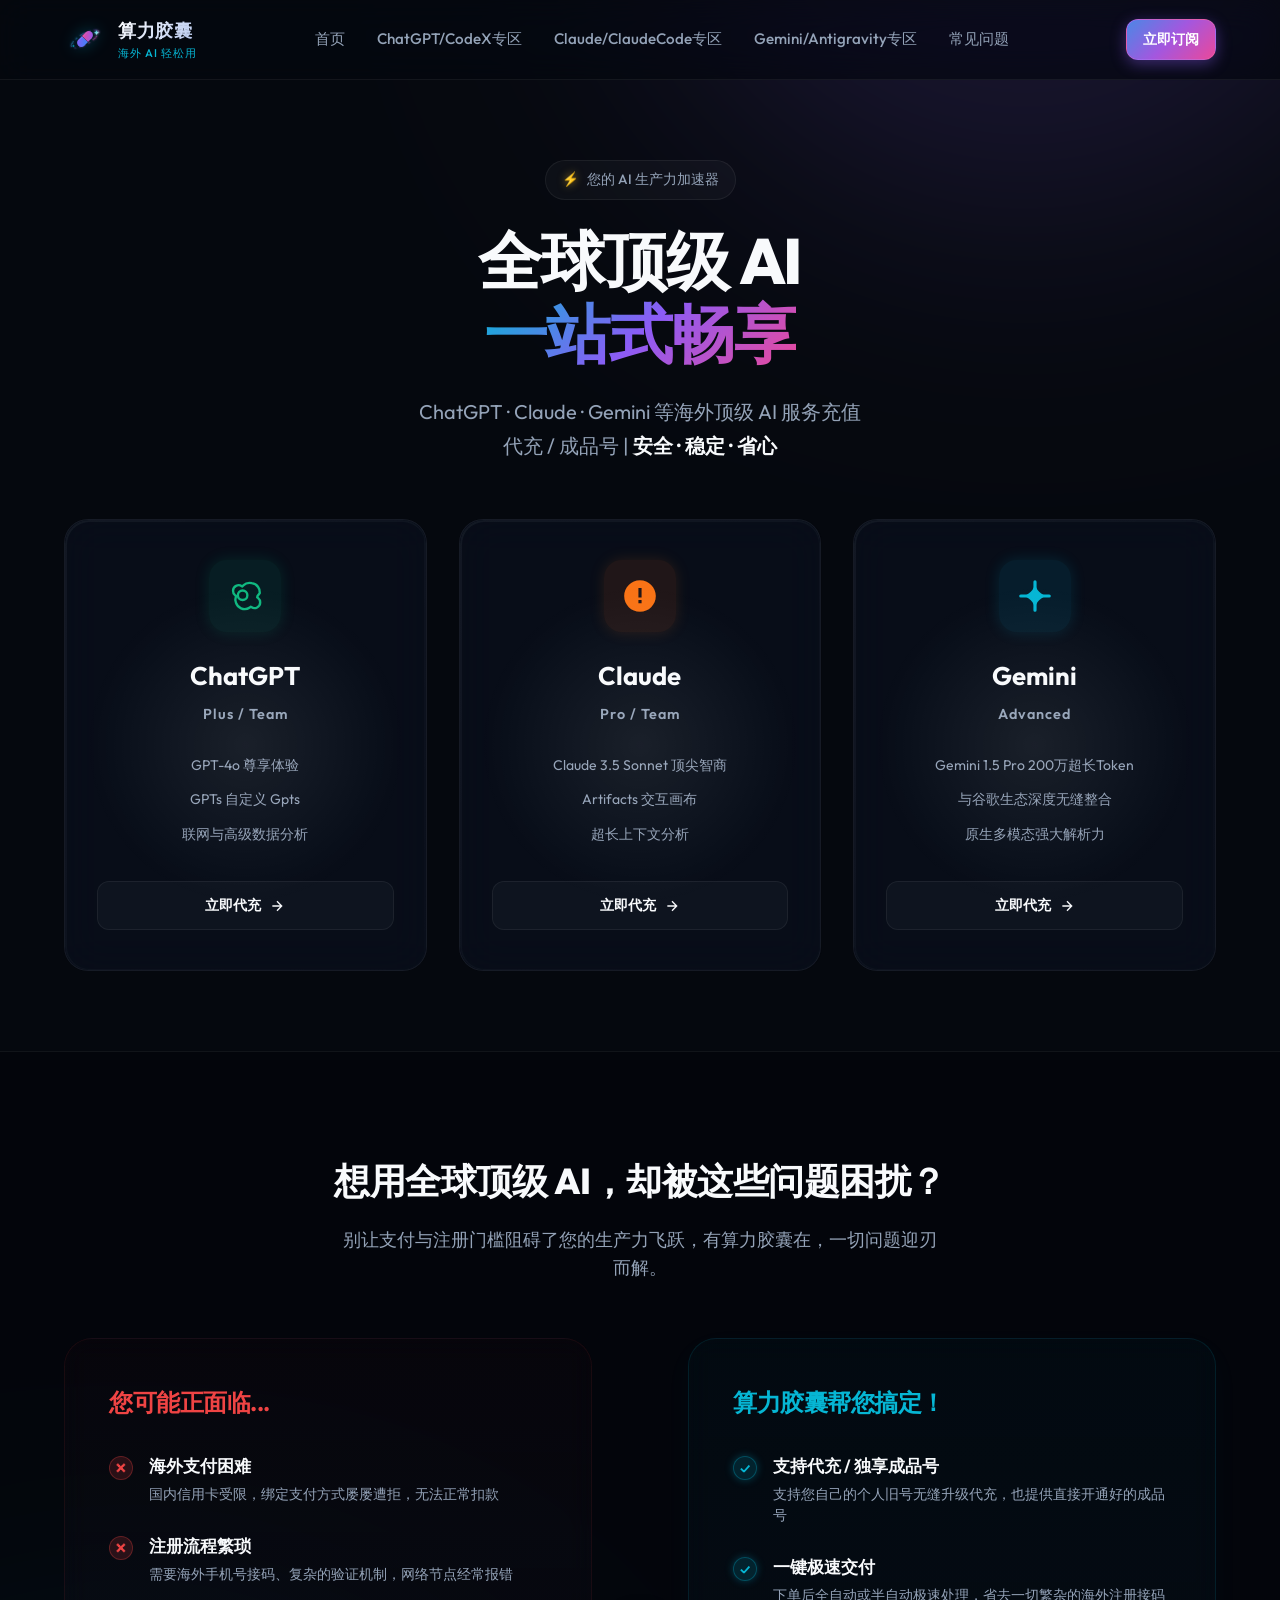
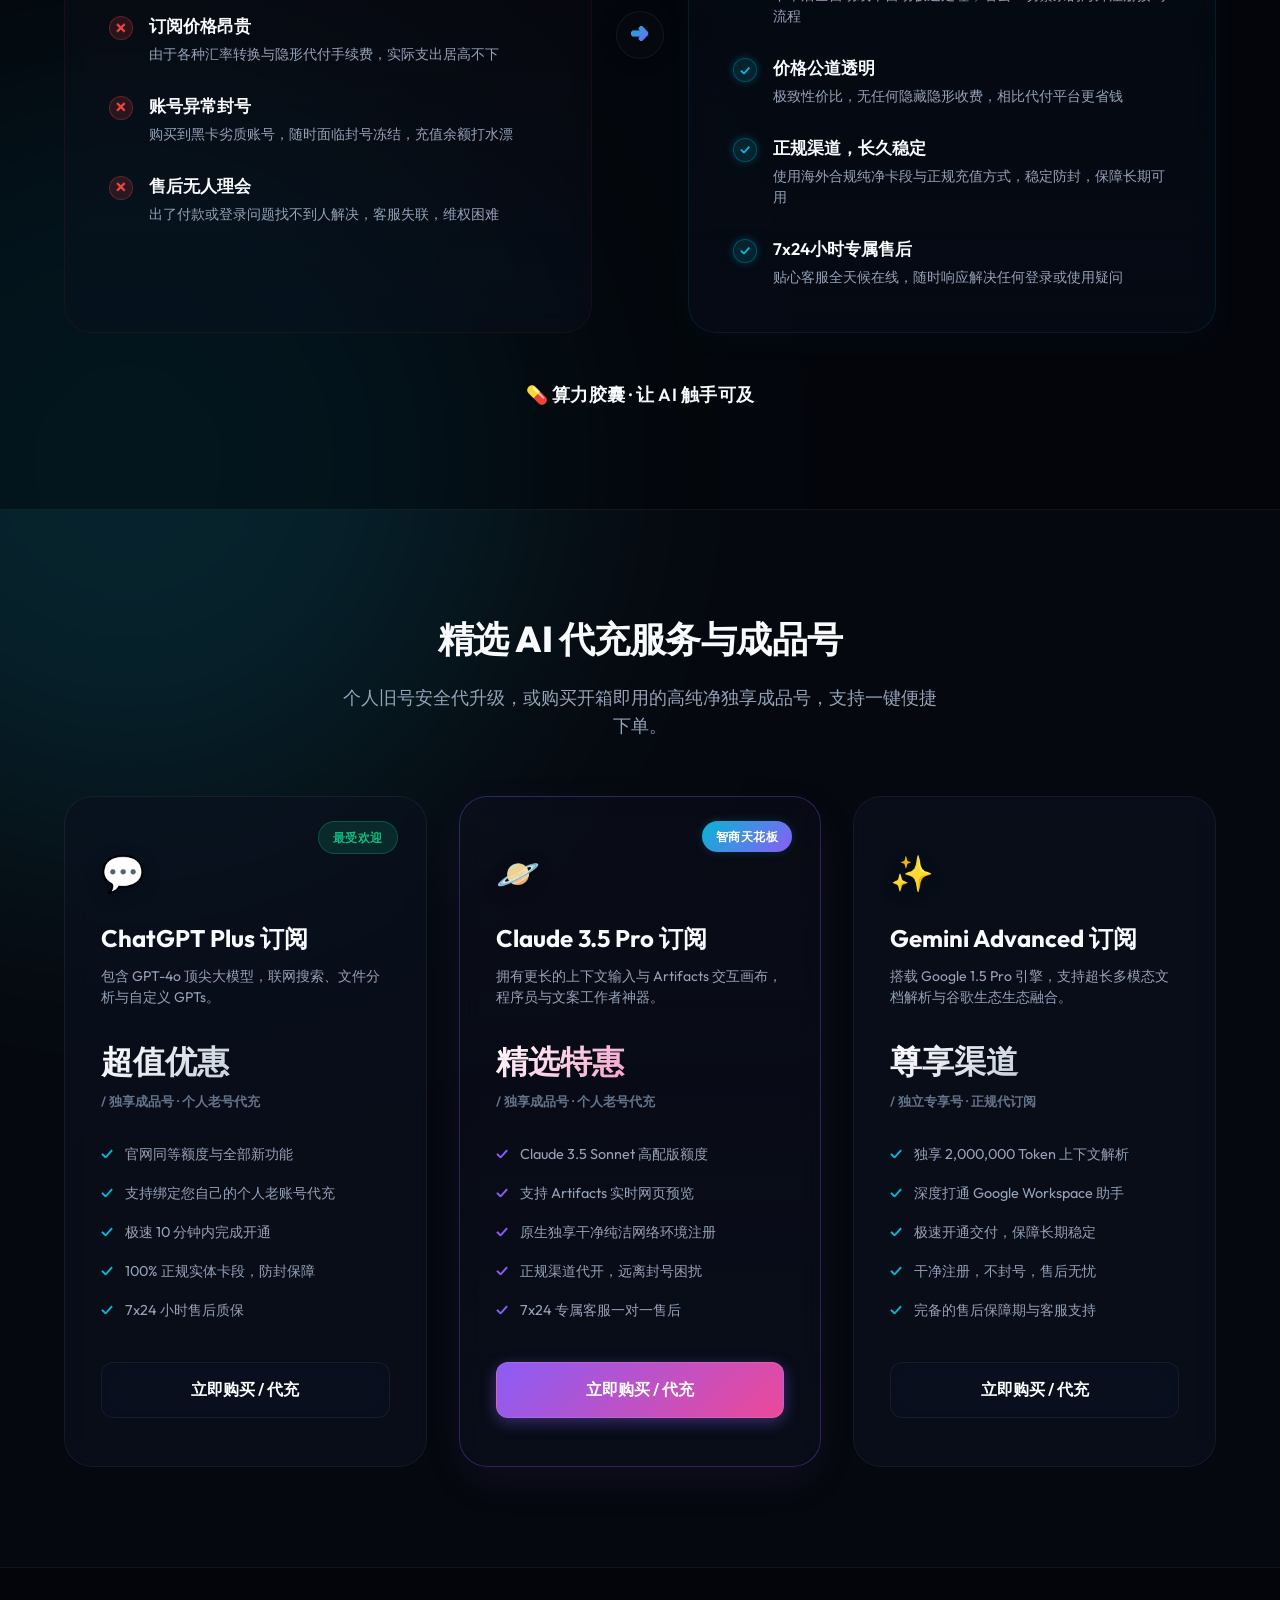
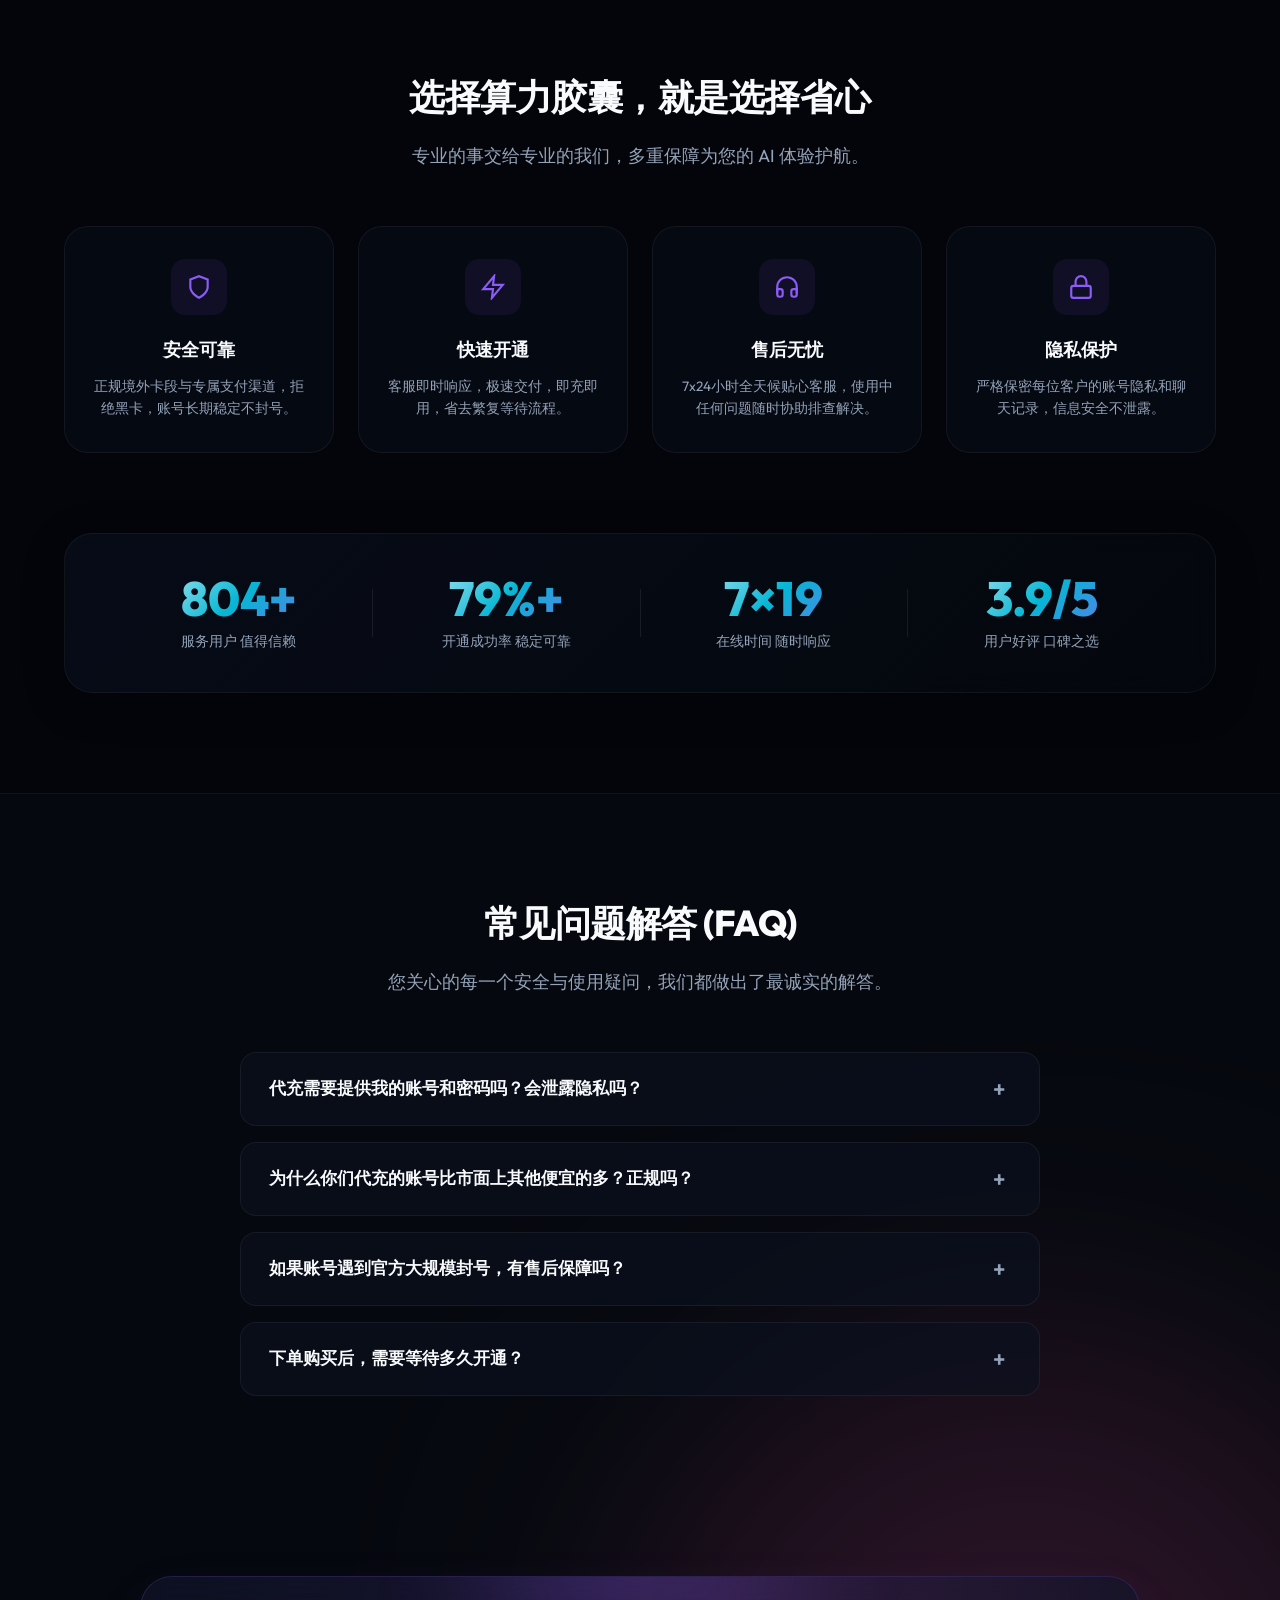
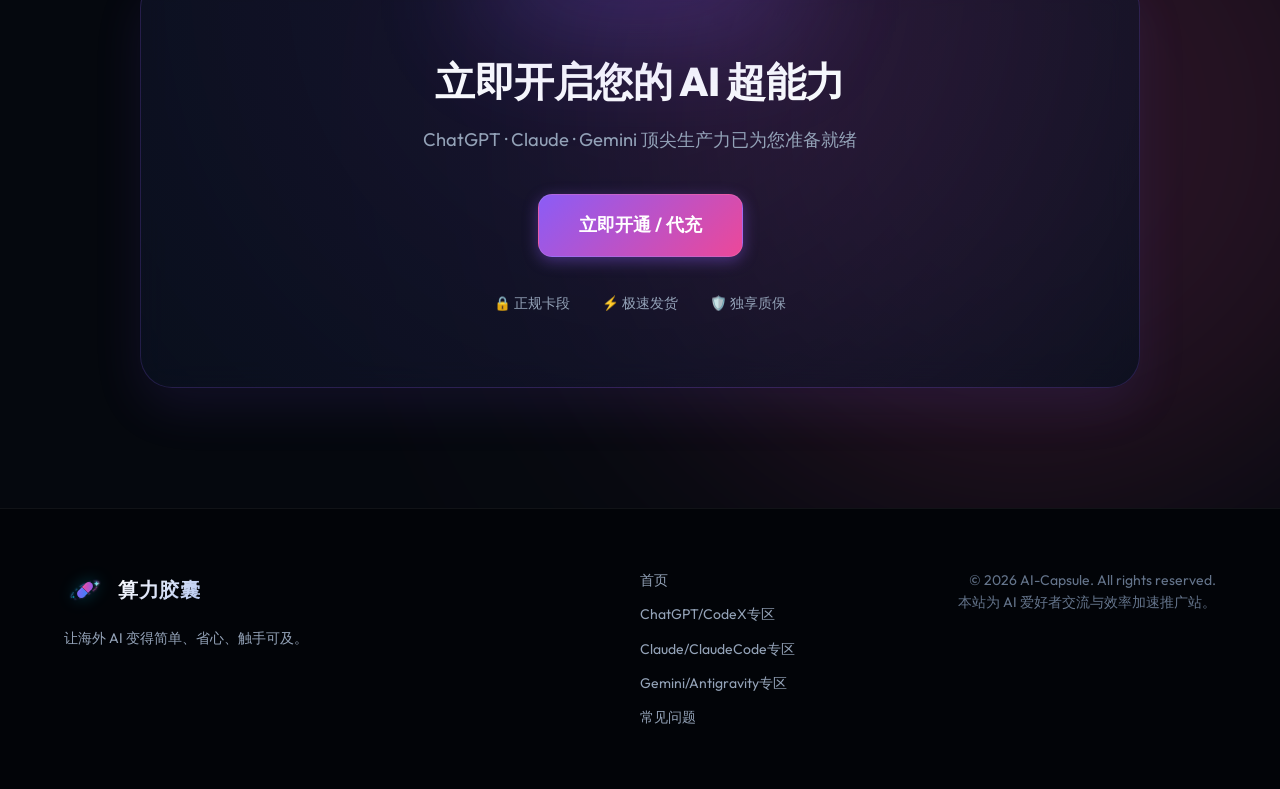
==== index.html @ 86949edb "feat: add individual tool pages for ChatGPT, Claude, and Gemini and update documentation" ====
<!DOCTYPE html>
<html lang="zh-CN">
<head>
  <meta charset="UTF-8">
  <meta name="viewport" content="width=device-width, initial-scale=1.0">
  <title>算力胶囊 - 全球顶级 AI 一站式代充与订阅服务 | Claude 购买、ChatGPT Plus 代充、Gemini Advanced、CodeX 购买、Antigravity 账号购买</title>
  <meta name="description" content="算力胶囊致力于为国内用户提供稳定、安全、省心的海外 AI 账号代充与成品号订阅服务。支持 Claude 购买、ChatGPT Plus 代充、Gemini Advanced 订阅，以及 CodeX 购买与 Antigravity 账号购买，正规合规卡段，极速交付。">
  <meta name="keywords" content="算力胶囊, Claude 购买, CodeX 购买, Antigravity 账号购买, ChatGPT Plus代充, Gemini Advanced, AI代充, OpenAI成品号, 独享账号">
  
  <!-- Google Fonts -->
  <link rel="preconnect" href="https://fonts.googleapis.com">
  <link rel="preconnect" href="https://fonts.gstatic.com" crossorigin>
  <link href="https://fonts.googleapis.com/css2?family=Inter:wght@300;400;500;600;700;800&family=Outfit:wght@300;400;500;600;700;800&display=swap" rel="stylesheet">
  
  <!-- CSS 样式引入 -->
  <link rel="stylesheet" href="css/style.css">
  
  <!-- Favicon -->
  <link rel="icon" href="images/logo.svg" type="image/svg+xml">
</head>
<body>

  <!-- 背景流光与粒子微光氛围 -->
  <div class="bg-glow bg-glow-1"></div>
  <div class="bg-glow bg-glow-2"></div>
  <div class="bg-glow bg-glow-3"></div>

  <!-- 顶部导航栏 -->
  <header class="header">
    <div class="container header-container">
      <a href="#" class="logo">
        <img src="images/logo.svg" alt="算力胶囊 Logo" class="logo-img">
        <div class="logo-text">
          <span class="logo-title">算力胶囊</span>
          <span class="logo-subtitle">海外 AI 轻松用</span>
        </div>
      </a>
      <nav class="nav-menu">
        <a href="index.html#hero" class="nav-link active">首页</a>
        <a href="chatgpt-codex.html" class="nav-link">ChatGPT/CodeX专区</a>
        <a href="claude-claudecode.html" class="nav-link">Claude/ClaudeCode专区</a>
        <a href="gemini-antigravity.html" class="nav-link">Gemini/Antigravity专区</a>
        <a href="index.html#faq" class="nav-link">常见问题</a>
      </nav>
      <div class="header-actions">
        <a href="https://pay.ldxp.cn/shop/CapAI" target="_blank" class="btn btn-primary btn-sm btn-glow-border">
          <span>立即订阅</span>
        </a>
      </div>
      <!-- 移动端菜单按钮 -->
      <button class="mobile-nav-toggle" aria-label="Toggle menu">
        <span class="bar"></span>
        <span class="bar"></span>
        <span class="bar"></span>
      </button>
    </div>
  </header>

  <!-- Hero 首屏区域 -->
  <section id="hero" class="hero-section">
    <div class="container hero-container">
      <div class="hero-content animate-fade-in">
        <div class="badge-capsule">
          <span class="badge-icon">⚡</span>
          <span>您的 AI 生产力加速器</span>
        </div>
        <h1 class="hero-title">
          全球顶级 AI<br>
          <span class="gradient-text">一站式畅享</span>
        </h1>
        <p class="hero-desc">
          ChatGPT · Claude · Gemini 等海外顶级 AI 服务充值<br>
          代充 / 成品号 | <strong>安全 · 稳定 · 省心</strong>
        </p>
      </div>

      <!-- 三大 AI 模型展示卡片 (3D 悬浮视差) -->
      <div class="hero-cards-grid">
        <!-- ChatGPT 卡片 -->
        <div class="model-card card-chatgpt" data-tilt>
          <div class="card-glow"></div>
          <div class="card-content">
            <div class="model-logo-wrapper">
              <!-- ChatGPT SVG Logo -->
              <svg class="model-logo" viewBox="0 0 24 24" fill="none" xmlns="http://www.w3.org/2000/svg">
                <path d="M21.36 10.1a5.62 5.62 0 0 0-1.07-3.8 5.6 5.6 0 0 0-4.04-2.4 5.72 5.72 0 0 0-5.32 1.45L10.3 6l-.28-.16a3.52 3.52 0 0 0-3.66-.23 3.55 3.55 0 0 0-1.92 3.1 3.52 3.52 0 0 0 1.25 2.76l.66.49-.12.44a5.61 5.61 0 0 0 .1 3.96 5.6 5.6 0 0 0 3.18 3.4 5.72 5.72 0 0 0 5.51-.55l.62-.42.36.2a3.52 3.52 0 0 0 3.66.24 3.55 3.55 0 0 0 1.93-3.1 3.52 3.52 0 0 0-1.25-2.76l-.66-.49.12-.44c.05-.14.1-.28.12-.42z" stroke="currentColor" stroke-width="1.5" stroke-linecap="round" stroke-linejoin="round"/>
                <path d="M7.5 11.5a3 3 0 1 1 6 0 3 3 0 0 1-6 0z" stroke="currentColor" stroke-width="1.5"/>
              </svg>
            </div>
            <h3 class="model-name">ChatGPT</h3>
            <p class="model-tier">Plus / Team</p>
            <div class="model-features">
              <span>GPT-4o 尊享体验</span>
              <span>GPTs 自定义 Gpts</span>
              <span>联网与高级数据分析</span>
            </div>
            <a href="https://pay.ldxp.cn/shop/CapAI" target="_blank" class="model-btn">
              <span>立即代充</span>
              <svg class="arrow-icon" viewBox="0 0 24 24" fill="none" stroke="currentColor" stroke-width="2">
                <path d="M5 12h14M12 5l7 7-7 7"/>
              </svg>
            </a>
          </div>
        </div>

        <!-- Claude 卡片 -->
        <div class="model-card card-claude" data-tilt>
          <div class="card-glow"></div>
          <div class="card-content">
            <div class="model-logo-wrapper">
              <!-- Claude SVG Logo -->
              <svg class="model-logo" viewBox="0 0 24 24" fill="currentColor" xmlns="http://www.w3.org/2000/svg">
                <path d="M12 2C6.48 2 2 6.48 2 12s4.48 10 10 10 10-4.48 10-10S17.52 2 12 2zm1 14.5h-2v-2h2v2zm0-3.5h-2V7h2v6z"/>
              </svg>
            </div>
            <h3 class="model-name">Claude</h3>
            <p class="model-tier">Pro / Team</p>
            <div class="model-features">
              <span>Claude 3.5 Sonnet 顶尖智商</span>
              <span>Artifacts 交互画布</span>
              <span>超长上下文分析</span>
            </div>
            <a href="https://pay.ldxp.cn/shop/CapAI" target="_blank" class="model-btn">
              <span>立即代充</span>
              <svg class="arrow-icon" viewBox="0 0 24 24" fill="none" stroke="currentColor" stroke-width="2">
                <path d="M5 12h14M12 5l7 7-7 7"/>
              </svg>
            </a>
          </div>
        </div>

        <!-- Gemini 卡片 -->
        <div class="model-card card-gemini" data-tilt>
          <div class="card-glow"></div>
          <div class="card-content">
            <div class="model-logo-wrapper">
              <!-- Gemini SVG Logo -->
              <svg class="model-logo" viewBox="0 0 24 24" fill="none" xmlns="http://www.w3.org/2000/svg">
                <path d="M12 3v18M3 12h18" stroke="currentColor" stroke-width="2" stroke-linecap="round"/>
                <path d="M12 3c0 4.97-4.03 9-9 9 4.97 0 9 4.03 9 9 0-4.97 4.03-9 9-9-4.97 0-9-4.03-9-9z" fill="currentColor"/>
              </svg>
            </div>
            <h3 class="model-name">Gemini</h3>
            <p class="model-tier">Advanced</p>
            <div class="model-features">
              <span>Gemini 1.5 Pro 200万超长Token</span>
              <span>与谷歌生态深度无缝整合</span>
              <span>原生多模态强大解析力</span>
            </div>
            <a href="https://pay.ldxp.cn/shop/CapAI" target="_blank" class="model-btn">
              <span>立即代充</span>
              <svg class="arrow-icon" viewBox="0 0 24 24" fill="none" stroke="currentColor" stroke-width="2">
                <path d="M5 12h14M12 5l7 7-7 7"/>
              </svg>
            </a>
          </div>
        </div>
      </div>
    </div>
  </section>

  <!-- 痛点与解决方案对比区 -->
  <section id="troubles" class="troubles-section">
    <div class="container">
      <div class="section-header animate-scroll-fade">
        <h2 class="section-title">想用全球顶级 AI，却被这些问题困扰？</h2>
        <p class="section-desc">别让支付与注册门槛阻碍了您的生产力飞跃，有算力胶囊在，一切问题迎刃而解。</p>
      </div>

      <div class="contrast-wrapper animate-scroll-fade">
        <!-- 困扰痛点 (左) -->
        <div class="contrast-box painpoints-box">
          <h3 class="contrast-box-title">您可能正面临...</h3>
          <ul class="contrast-list">
            <li class="contrast-item">
              <span class="icon-indicator err">✕</span>
              <div class="contrast-text">
                <h4>海外支付困难</h4>
                <p>国内信用卡受限，绑定支付方式屡屡遭拒，无法正常扣款</p>
              </div>
            </li>
            <li class="contrast-item">
              <span class="icon-indicator err">✕</span>
              <div class="contrast-text">
                <h4>注册流程繁琐</h4>
                <p>需要海外手机号接码、复杂的验证机制，网络节点经常报错</p>
              </div>
            </li>
            <li class="contrast-item">
              <span class="icon-indicator err">✕</span>
              <div class="contrast-text">
                <h4>订阅价格昂贵</h4>
                <p>由于各种汇率转换与隐形代付手续费，实际支出居高不下</p>
              </div>
            </li>
            <li class="contrast-item">
              <span class="icon-indicator err">✕</span>
              <div class="contrast-text">
                <h4>账号异常封号</h4>
                <p>购买到黑卡劣质账号，随时面临封号冻结，充值余额打水漂</p>
              </div>
            </li>
            <li class="contrast-item">
              <span class="icon-indicator err">✕</span>
              <div class="contrast-text">
                <h4>售后无人理会</h4>
                <p>出了付款或登录问题找不到人解决，客服失联，维权困难</p>
              </div>
            </li>
          </ul>
        </div>

        <!-- 对比中间的转换指示器 -->
        <div class="contrast-arrow">
          <div class="arrow-pill">
            <span class="arrow-icon-neon">➜</span>
          </div>
        </div>

        <!-- 我们的解决方案 (右) -->
        <div class="contrast-box solutions-box">
          <h3 class="contrast-box-title">算力胶囊帮您搞定！</h3>
          <ul class="contrast-list">
            <li class="contrast-item">
              <span class="icon-indicator ok">✓</span>
              <div class="contrast-text">
                <h4>支持代充 / 独享成品号</h4>
                <p>支持您自己的个人旧号无缝升级代充，也提供直接开通好的成品号</p>
              </div>
            </li>
            <li class="contrast-item">
              <span class="icon-indicator ok">✓</span>
              <div class="contrast-text">
                <h4>一键极速交付</h4>
                <p>下单后全自动或半自动极速处理，省去一切繁杂的海外注册接码流程</p>
              </div>
            </li>
            <li class="contrast-item">
              <span class="icon-indicator ok">✓</span>
              <div class="contrast-text">
                <h4>价格公道透明</h4>
                <p>极致性价比，无任何隐藏隐形收费，相比代付平台更省钱</p>
              </div>
            </li>
            <li class="contrast-item">
              <span class="icon-indicator ok">✓</span>
              <div class="contrast-text">
                <h4>正规渠道，长久稳定</h4>
                <p>使用海外合规纯净卡段与正规充值方式，稳定防封，保障长期可用</p>
              </div>
            </li>
            <li class="contrast-item">
              <span class="icon-indicator ok">✓</span>
              <div class="contrast-text">
                <h4>7x24小时专属售后</h4>
                <p>贴心客服全天候在线，随时响应解决任何登录或使用疑问</p>
              </div>
            </li>
          </ul>
        </div>
      </div>
      
      <div class="troubles-bottom animate-scroll-fade">
        <p class="tagline">💊 算力胶囊 · 让 AI 触手可及</p>
      </div>
    </div>
  </section>

  <!-- 特惠订阅直通车区域 -->
  <section id="products" class="products-section">
    <div class="container">
      <div class="section-header animate-scroll-fade">
        <h2 class="section-title">精选 AI 代充服务与成品号</h2>
        <p class="section-desc">个人旧号安全代升级，或购买开箱即用的高纯净独享成品号，支持一键便捷下单。</p>
      </div>

      <div class="pricing-grid animate-scroll-fade">
        <!-- ChatGPT 商品 -->
        <div class="price-card">
          <div class="badge-hot">最受欢迎</div>
          <div class="price-header">
            <span class="price-icon stroke-chatgpt">💬</span>
            <h3>ChatGPT Plus 订阅</h3>
            <p class="price-desc">包含 GPT-4o 顶尖大模型，联网搜索、文件分析与自定义 GPTs。</p>
          </div>
          <div class="price-details">
            <span class="price-amount">超值优惠</span>
            <span class="price-period">/ 独享成品号 · 个人老号代充</span>
          </div>
          <ul class="price-features">
            <li><span>✓</span> 官网同等额度与全部新功能</li>
            <li><span>✓</span> 支持绑定您自己的个人老账号代充</li>
            <li><span>✓</span> 极速 10 分钟内完成开通</li>
            <li><span>✓</span> 100% 正规实体卡段，防封保障</li>
            <li><span>✓</span> 7x24 小时售后质保</li>
          </ul>
          <a href="https://pay.ldxp.cn/shop/CapAI" target="_blank" class="btn btn-secondary btn-full">
            <span>立即购买 / 代充</span>
          </a>
        </div>

        <!-- Claude 商品 -->
        <div class="price-card highlight-card">
          <div class="badge-hot">智商天花板</div>
          <div class="price-header">
            <span class="price-icon stroke-claude">🪐</span>
            <h3>Claude 3.5 Pro 订阅</h3>
            <p class="price-desc">拥有更长的上下文输入与 Artifacts 交互画布，程序员与文案工作者神器。</p>
          </div>
          <div class="price-details">
            <span class="price-amount">精选特惠</span>
            <span class="price-period">/ 独享成品号 · 个人老号代充</span>
          </div>
          <ul class="price-features">
            <li><span>✓</span> Claude 3.5 Sonnet 高配版额度</li>
            <li><span>✓</span> 支持 Artifacts 实时网页预览</li>
            <li><span>✓</span> 原生独享干净纯洁网络环境注册</li>
            <li><span>✓</span> 正规渠道代开，远离封号困扰</li>
            <li><span>✓</span> 7x24 专属客服一对一售后</li>
          </ul>
          <a href="https://pay.ldxp.cn/shop/CapAI" target="_blank" class="btn btn-primary btn-full btn-glow">
            <span>立即购买 / 代充</span>
          </a>
        </div>

        <!-- Gemini 商品 -->
        <div class="price-card">
          <div class="price-header">
            <span class="price-icon stroke-gemini">✨</span>
            <h3>Gemini Advanced 订阅</h3>
            <p class="price-desc">搭载 Google 1.5 Pro 引擎，支持超长多模态文档解析与谷歌生态生态融合。</p>
          </div>
          <div class="price-details">
            <span class="price-amount">尊享渠道</span>
            <span class="price-period">/ 独立专享号 · 正规代订阅</span>
          </div>
          <ul class="price-features">
            <li><span>✓</span> 独享 2,000,000 Token 上下文解析</li>
            <li><span>✓</span> 深度打通 Google Workspace 助手</li>
            <li><span>✓</span> 极速开通交付，保障长期稳定</li>
            <li><span>✓</span> 干净注册，不封号，售后无忧</li>
            <li><span>✓</span> 完备的售后保障期与客服支持</li>
          </ul>
          <a href="https://pay.ldxp.cn/shop/CapAI" target="_blank" class="btn btn-secondary btn-full">
            <span>立即购买 / 代充</span>
          </a>
        </div>
      </div>
    </div>
  </section>

  <!-- 核心保障保障优势 (Features) -->
  <section id="guarantee" class="guarantee-section">
    <div class="container">
      <div class="section-header animate-scroll-fade">
        <h2 class="section-title">选择算力胶囊，就是选择省心</h2>
        <p class="section-desc">专业的事交给专业的我们，多重保障为您的 AI 体验护航。</p>
      </div>

      <div class="guarantee-grid animate-scroll-fade">
        <div class="guarantee-card">
          <div class="guarantee-icon">
            <!-- 安全 Shield SVG -->
            <svg viewBox="0 0 24 24" fill="none" stroke="currentColor" stroke-width="2">
              <path d="M12 22s8-4 8-10V5l-8-3-8 3v7c0 6 8 10 8 10z"/>
            </svg>
          </div>
          <h3>安全可靠</h3>
          <p>正规境外卡段与专属支付渠道，拒绝黑卡，账号长期稳定不封号。</p>
        </div>

        <div class="guarantee-card">
          <div class="guarantee-icon">
            <!-- 闪电 Bolt SVG -->
            <svg viewBox="0 0 24 24" fill="none" stroke="currentColor" stroke-width="2">
              <polygon points="13 2 3 14 12 14 11 22 21 10 12 10 13 2"/>
            </svg>
          </div>
          <h3>快速开通</h3>
          <p>客服即时响应，极速交付，即充即用，省去繁复等待流程。</p>
        </div>

        <div class="guarantee-card">
          <div class="guarantee-icon">
            <!-- 客服 Headset SVG -->
            <svg viewBox="0 0 24 24" fill="none" stroke="currentColor" stroke-width="2">
              <path d="M3 18v-6a9 9 0 0 1 18 0v6"/>
              <path d="M21 19a2 2 0 0 1-2 2h-1a2 2 0 0 1-2-2v-3a2 2 0 0 1 2-2h3zM3 19a2 2 0 0 0 2 2h1a2 2 0 0 0 2-2v-3a2 2 0 0 0-2-2H3z"/>
            </svg>
          </div>
          <h3>售后无忧</h3>
          <p>7x24小时全天候贴心客服，使用中任何问题随时协助排查解决。</p>
        </div>

        <div class="guarantee-card">
          <div class="guarantee-icon">
            <!-- 锁 Lock SVG -->
            <svg viewBox="0 0 24 24" fill="none" stroke="currentColor" stroke-width="2">
              <rect x="3" y="11" width="18" height="11" rx="2" ry="2"/>
              <path d="M7 11V7a5 5 0 0 1 10 0v4"/>
            </svg>
          </div>
          <h3>隐私保护</h3>
          <p>严格保密每位客户的账号隐私和聊天记录，信息安全不泄露。</p>
        </div>
      </div>

      <!-- 数据信任背书 -->
      <div class="stats-bar animate-scroll-fade">
        <div class="stat-item">
          <div class="stat-num" data-val="1000">0</div>
          <div class="stat-label">服务用户 值得信赖</div>
        </div>
        <div class="stat-divider"></div>
        <div class="stat-item">
          <div class="stat-num" data-val="99">0</div>
          <div class="stat-label">开通成功率 稳定可靠</div>
        </div>
        <div class="stat-divider"></div>
        <div class="stat-item">
          <div class="stat-num" data-val="24">0</div>
          <div class="stat-label">在线时间 随时响应</div>
        </div>
        <div class="stat-divider"></div>
        <div class="stat-item">
          <div class="stat-num" data-val="49">0</div>
          <div class="stat-label">用户好评 口碑之选</div>
        </div>
      </div>
    </div>
  </section>

  <!-- FAQ 常见问题 -->
  <section id="faq" class="faq-section">
    <div class="container">
      <div class="section-header animate-scroll-fade">
        <h2 class="section-title">常见问题解答 (FAQ)</h2>
        <p class="section-desc">您关心的每一个安全与使用疑问，我们都做出了最诚实的解答。</p>
      </div>

      <div class="faq-accordion animate-scroll-fade">
        <div class="faq-item">
          <button class="faq-question">
            <span>代充需要提供我的账号和密码吗？会泄露隐私吗？</span>
            <span class="faq-icon">+</span>
          </button>
          <div class="faq-answer">
            <p>我们提供两种灵活方式：一是直接为您提供开箱即用、独享干净的【成品号】；二是在您的【旧号代充】中，我们采用正规礼品卡或临时授权方式，在极速开通后您可以立刻修改密码。我们严格恪守隐私准则，决不保存或查看您的任何敏感数据。</p>
          </div>
        </div>

        <div class="faq-item">
          <button class="faq-question">
            <span>为什么你们代充的账号比市面上其他便宜的多？正规吗？</span>
            <span class="faq-icon">+</span>
          </button>
          <div class="faq-answer">
            <p>因为我们拥有稳定的海外渠道，以及批量采买境外机构实体虚拟信用卡的合作资源，绕过了中间中转商。我们的渠道 100% 走正规美元结算通道，非盗刷黑卡，所以在保障合规安全的同时，能将价格压至最底，反馈给国内的 AI 使用者。</p>
          </div>
        </div>

        <div class="faq-item">
          <button class="faq-question">
            <span>如果账号遇到官方大规模封号，有售后保障吗？</span>
            <span class="faq-icon">+</span>
          </button>
          <div class="faq-answer">
            <p>算力胶囊提供行业领先的专属售后。因官方不可抗力的环境检测（如国内敏感节点登录）导致异常封号，我们承诺在质保期内，按照剩余天数比例折算退款，或为您优惠换发新号。专业的售后是我们的口碑之选，绝对对每一单负责到底。</p>
          </div>
        </div>

        <div class="faq-item">
          <button class="faq-question">
            <span>下单购买后，需要等待多久开通？</span>
            <span class="faq-icon">+</span>
          </button>
          <div class="faq-answer">
            <p>在客服在线时间段内，成品号通常下单后 1 分钟内自动发卡；个人旧号充值升级服务通常在 5 至 15 分钟内极速为您开通完毕。即充即用，无需漫长等待，立即释放您的顶级 AI 生产力。</p>
          </div>
        </div>
      </div>
    </div>
  </section>

  <!-- CTA 行动召唤区域 -->
  <section class="cta-section">
    <div class="container cta-container animate-scroll-fade">
      <div class="cta-glow"></div>
      <h2 class="cta-title">立即开启您的 AI 超能力</h2>
      <p class="cta-desc">ChatGPT · Claude · Gemini 顶尖生产力已为您准备就绪</p>
      <a href="https://pay.ldxp.cn/shop/CapAI" target="_blank" class="btn btn-primary btn-lg btn-glow">
        <span>立即开通 / 代充</span>
      </a>
      <div class="cta-sub">
        <span>🔒 正规卡段</span>
        <span>⚡ 极速发货</span>
        <span>🛡️ 独享质保</span>
      </div>
    </div>
  </section>

  <!-- 页脚 -->
  <footer class="footer">
    <div class="container footer-container">
      <div class="footer-brand">
        <a href="#" class="logo">
          <img src="images/logo.svg" alt="算力胶囊 Logo" class="logo-img">
          <span class="logo-title" style="font-size: 1.25rem;">算力胶囊</span>
        </a>
        <p class="footer-moto">让海外 AI 变得简单、省心、触手可及。</p>
      </div>
      <div class="footer-links">
        <a href="index.html#hero">首页</a>
        <a href="chatgpt-codex.html">ChatGPT/CodeX专区</a>
        <a href="claude-claudecode.html">Claude/ClaudeCode专区</a>
        <a href="gemini-antigravity.html">Gemini/Antigravity专区</a>
        <a href="index.html#faq">常见问题</a>
      </div>
      <div class="footer-copyright">
        <p>&copy; 2026 AI-Capsule. All rights reserved. <br>本站为 AI 爱好者交流与效率加速推广站。</p>
      </div>
    </div>
  </footer>

  <!-- 引入动效 JS -->
  <script src="js/main.js"></script>
</body>
</html>
---- css/style.css ----
/* ==========================================================================
   算力胶囊 - AI-Capsule 核心样式表
   采用暗黑科技风，结合玻璃拟态、霓虹流光渐变与优雅微动效。
   ========================================================================== */

/* 1. 设计系统与变量定义 */
:root {
  /* 基础配色 */
  --bg-color: #05080e;
  --bg-darker: #020408;
  --text-color: #f8fafc;
  --text-muted: #94a3b8;
  --text-dark: #64748b;
  
  /* 品牌科幻色彩 */
  --primary-color: #8b5cf6;     /* 极客紫 */
  --primary-glow: rgba(139, 92, 246, 0.4);
  --accent-color: #06b6d4;      /* 极光蓝 */
  --accent-glow: rgba(6, 182, 212, 0.4);
  --pink-color: #ec4899;        /* 胶囊粉 */
  --pink-glow: rgba(236, 72, 153, 0.4);
  
  /* 卡片与组件质感 */
  --card-bg: rgba(10, 17, 32, 0.6);
  --card-bg-hover: rgba(16, 26, 48, 0.85);
  --border-color: rgba(255, 255, 255, 0.06);
  --border-hover: rgba(255, 255, 255, 0.15);
  
  /* 功能色彩 */
  --success: #10b981;
  --success-glow: rgba(16, 185, 129, 0.3);
  --error: #ef4444;
  --error-glow: rgba(239, 68, 68, 0.3);
  
  /* 字体系统 */
  --font-sans: 'Outfit', 'Inter', -apple-system, BlinkMacSystemFont, 'Segoe UI', Roboto, Helvetica, Arial, sans-serif;
  --font-mono: SFMono-Regular, Consolas, 'Liberation Mono', Menlo, monospace;
  
  /* 过渡动画 */
  --transition-smooth: all 0.35s cubic-bezier(0.25, 0.8, 0.25, 1);
  --transition-fast: all 0.2s ease;
  
  /* 阴影 */
  --neon-shadow: 0 0 20px var(--primary-glow);
  --accent-neon: 0 0 20px var(--accent-glow);
}

/* 2. 重置与基础样式 */
*, *::before, *::after {
  box-sizing: border-box;
  margin: 0;
  padding: 0;
}

html {
  font-family: var(--font-sans);
  background-color: var(--bg-color);
  color: var(--text-color);
  scroll-behavior: smooth;
  line-height: 1.6;
}

body {
  overflow-x: hidden;
  position: relative;
}

/* 隐藏滚动条但保留滚动能力 */
::-webkit-scrollbar {
  width: 8px;
}
::-webkit-scrollbar-track {
  background: var(--bg-darker);
}
::-webkit-scrollbar-thumb {
  background: rgba(255, 255, 255, 0.1);
  border-radius: 4px;
}
::-webkit-scrollbar-thumb:hover {
  background: rgba(255, 255, 255, 0.25);
}

a {
  color: inherit;
  text-decoration: none;
  transition: var(--transition-fast);
}

button {
  background: none;
  border: none;
  font-family: inherit;
  cursor: pointer;
}

/* 3. 布局网格 */
.container {
  width: 100%;
  max-width: 1200px;
  margin: 0 auto;
  padding: 0 24px;
}

/* 4. 背景氛围微光（Glow Elements） */
.bg-glow {
  position: absolute;
  width: 60vw;
  height: 60vw;
  max-width: 800px;
  max-height: 800px;
  border-radius: 50%;
  filter: blur(130px);
  pointer-events: none;
  z-index: -1;
  opacity: 0.15;
  mix-blend-mode: screen;
}

.bg-glow-1 {
  top: -10%;
  right: -10%;
  background: var(--primary-color);
  animation: glow-float 20s infinite alternate;
}

.bg-glow-2 {
  top: 30%;
  left: -20%;
  background: var(--accent-color);
  animation: glow-float 25s infinite alternate-reverse;
}

.bg-glow-3 {
  bottom: 5%;
  right: -10%;
  background: var(--pink-color);
  animation: glow-float 22s infinite alternate;
}

@keyframes glow-float {
  0% { transform: translate(0, 0) scale(1); }
  50% { transform: translate(50px, 30px) scale(1.1); }
  100% { transform: translate(-30px, -50px) scale(0.9); }
}

/* 5. 按钮系统 (Button Styles) */
.btn {
  display: inline-flex;
  align-items: center;
  justify-content: center;
  font-weight: 600;
  border-radius: 12px;
  transition: var(--transition-smooth);
  cursor: pointer;
  position: relative;
  overflow: hidden;
  z-index: 1;
}

.btn::before {
  content: '';
  position: absolute;
  top: 0;
  left: 0;
  width: 100%;
  height: 100%;
  z-index: -1;
  transition: var(--transition-smooth);
  opacity: 0;
}

.btn-primary {
  background: linear-gradient(135deg, var(--primary-color), var(--pink-color));
  color: #fff;
  border: 1px solid rgba(255, 255, 255, 0.1);
  box-shadow: 0 4px 15px var(--primary-glow);
}

.btn-primary::before {
  background: linear-gradient(135deg, var(--accent-color), var(--primary-color));
}

.btn-primary:hover {
  transform: translateY(-2px);
  box-shadow: 0 6px 22px rgba(139, 92, 246, 0.6), 0 0 30px rgba(236, 72, 153, 0.3);
}

.btn-primary:hover::before {
  opacity: 1;
}

.btn-secondary {
  background: var(--card-bg);
  color: #fff;
  border: 1px solid var(--border-color);
  backdrop-filter: blur(10px);
}

.btn-secondary:hover {
  background: rgba(255, 255, 255, 0.08);
  border-color: rgba(255, 255, 255, 0.2);
  transform: translateY(-2px);
}

.btn-glow-border::after {
  content: '';
  position: absolute;
  top: -1px; left: -1px; right: -1px; bottom: -1px;
  border-radius: inherit;
  background: linear-gradient(135deg, var(--accent-color), var(--primary-color), var(--pink-color));
  z-index: -2;
  opacity: 0.5;
  transition: var(--transition-smooth);
}

.btn-glow-border:hover::after {
  opacity: 1;
  filter: blur(4px);
}

.btn-sm {
  padding: 8px 16px;
  font-size: 0.875rem;
}

.btn-md {
  padding: 12px 28px;
  font-size: 1rem;
}

.btn-lg {
  padding: 16px 40px;
  font-size: 1.125rem;
  border-radius: 14px;
}

.btn-full {
  width: 100%;
  padding: 14px 20px;
}

/* 6. Typography 渐变字体及排版 */
.gradient-text {
  background: linear-gradient(135deg, var(--accent-color) 0%, var(--primary-color) 50%, var(--pink-color) 100%);
  -webkit-background-clip: text;
  -webkit-text-fill-color: transparent;
  background-clip: text;
}

.section-header {
  text-align: center;
  margin-bottom: 56px;
}

.section-title {
  font-size: 2.25rem;
  font-weight: 800;
  letter-spacing: -0.5px;
  margin-bottom: 16px;
  font-family: 'Outfit', sans-serif;
  position: relative;
  display: inline-block;
}

.section-desc {
  font-size: 1.1rem;
  color: var(--text-muted);
  max-width: 600px;
  margin: 0 auto;
}

/* 7. Header 头部导航 */
.header {
  position: fixed;
  top: 0;
  left: 0;
  right: 0;
  height: 80px;
  background: rgba(5, 8, 14, 0.7);
  backdrop-filter: blur(16px) saturate(180%);
  -webkit-backdrop-filter: blur(16px) saturate(180%);
  border-bottom: 1px solid var(--border-color);
  z-index: 100;
  transition: var(--transition-smooth);
}

.header.scrolled {
  height: 68px;
  background: rgba(2, 4, 8, 0.85);
  box-shadow: 0 10px 30px rgba(0,0,0,0.3);
}

.header-container {
  display: flex;
  align-items: center;
  justify-content: space-between;
  height: 100%;
}

.logo {
  display: flex;
  align-items: center;
  gap: 12px;
}

.logo-img {
  width: 42px;
  height: 42px;
  filter: drop-shadow(0 0 8px var(--accent-glow));
  transition: var(--transition-smooth);
}

.logo:hover .logo-img {
  transform: rotate(-15deg) scale(1.05);
}

.logo-text {
  display: flex;
  flex-direction: column;
}

.logo-title {
  font-size: 1.15rem;
  font-weight: 800;
  letter-spacing: 0.5px;
  background: linear-gradient(135deg, #fff, #b4c6ef);
  -webkit-background-clip: text;
  -webkit-text-fill-color: transparent;
  font-family: 'Outfit', sans-serif;
}

.logo-subtitle {
  font-size: 0.7rem;
  color: var(--accent-color);
  letter-spacing: 1px;
  font-weight: 500;
}

.nav-menu {
  display: flex;
  align-items: center;
  gap: 32px;
}

.nav-link {
  font-size: 0.95rem;
  font-weight: 500;
  color: var(--text-muted);
  position: relative;
  padding: 6px 0;
}

.nav-link:hover, .nav-link.active {
  color: var(--text-color);
}

.nav-link::after {
  content: '';
  position: absolute;
  bottom: 0;
  left: 0;
  width: 0;
  height: 2px;
  background: linear-gradient(90deg, var(--accent-color), var(--primary-color));
  transition: var(--transition-smooth);
  border-radius: 2px;
}

.nav-link:hover::after, .nav-link.active::after {
  width: 100%;
}

.mobile-nav-toggle {
  display: none;
  flex-direction: column;
  justify-content: space-between;
  width: 24px;
  height: 18px;
  z-index: 110;
}

.mobile-nav-toggle .bar {
  height: 2px;
  width: 100%;
  background-color: var(--text-color);
  border-radius: 2px;
  transition: var(--transition-smooth);
}

/* 8. Hero 首屏样式 */
.hero-section {
  padding-top: 160px;
  padding-bottom: 80px;
  position: relative;
}

.hero-container {
  display: flex;
  flex-direction: column;
  align-items: center;
  text-align: center;
}

.badge-capsule {
  display: inline-flex;
  align-items: center;
  gap: 8px;
  padding: 8px 16px;
  background: rgba(255, 255, 255, 0.03);
  border: 1px solid var(--border-color);
  border-radius: 30px;
  font-size: 0.85rem;
  font-weight: 500;
  color: var(--text-muted);
  margin-bottom: 24px;
  backdrop-filter: blur(8px);
}

.badge-icon {
  color: #fbbf24;
  filter: drop-shadow(0 0 4px rgba(251, 191, 36, 0.6));
}

.hero-title {
  font-size: 4rem;
  font-weight: 800;
  line-height: 1.15;
  letter-spacing: -1.5px;
  margin-bottom: 24px;
  font-family: 'Outfit', sans-serif;
}

.hero-desc {
  font-size: 1.25rem;
  color: var(--text-muted);
  max-width: 650px;
  margin-bottom: 56px;
  line-height: 1.7;
}

.hero-desc strong {
  color: var(--text-color);
}

/* 3D 卡片网格 */
.hero-cards-grid {
  display: grid;
  grid-template-columns: repeat(3, 1fr);
  gap: 32px;
  width: 100%;
  perspective: 1000px;
}

.model-card {
  position: relative;
  background: var(--card-bg);
  border: 1px solid var(--border-color);
  border-radius: 24px;
  overflow: hidden;
  backdrop-filter: blur(20px);
  -webkit-backdrop-filter: blur(20px);
  transition: transform 0.1s ease, border-color 0.3s ease, box-shadow 0.3s ease;
  transform-style: preserve-3d;
  height: 100%;
}

.model-card::before {
  content: '';
  position: absolute;
  top: 0; left: 0; right: 0; bottom: 0;
  border-radius: inherit;
  padding: 1.5px;
  background: linear-gradient(135deg, rgba(255, 255, 255, 0.05), rgba(255, 255, 255, 0.01));
  -webkit-mask: linear-gradient(#fff 0 0) content-box, linear-gradient(#fff 0 0);
  mask: linear-gradient(#fff 0 0) content-box, linear-gradient(#fff 0 0);
  -webkit-mask-composite: xor;
  mask-composite: exclude;
  pointer-events: none;
}

.model-card:hover {
  background: var(--card-bg-hover);
  border-color: rgba(255, 255, 255, 0.15);
}

.card-glow {
  position: absolute;
  top: 0; left: 0; width: 100%; height: 100%;
  pointer-events: none;
  background: radial-gradient(circle 200px at var(--mouse-x, 50%) var(--mouse-y, 50%), rgba(255, 255, 255, 0.08), transparent 80%);
  z-index: 1;
}

.card-content {
  padding: 40px 32px;
  display: flex;
  flex-direction: column;
  align-items: center;
  transform: translateZ(30px); /* 3D 浮动感 */
  z-index: 2;
}

.model-logo-wrapper {
  width: 72px;
  height: 72px;
  border-radius: 18px;
  display: flex;
  align-items: center;
  justify-content: center;
  margin-bottom: 24px;
  position: relative;
}

.model-logo {
  width: 38px;
  height: 38px;
  transition: transform 0.5s cubic-bezier(0.175, 0.885, 0.32, 1.275);
}

.model-card:hover .model-logo {
  transform: scale(1.1) rotate(5deg);
}

.model-name {
  font-family: 'Outfit', sans-serif;
  font-size: 1.6rem;
  font-weight: 700;
  margin-bottom: 6px;
}

.model-tier {
  font-size: 0.9rem;
  font-weight: 600;
  color: var(--text-muted);
  margin-bottom: 28px;
  letter-spacing: 1px;
}

.model-features {
  display: flex;
  flex-direction: column;
  gap: 12px;
  margin-bottom: 36px;
  width: 100%;
}

.model-features span {
  font-size: 0.875rem;
  color: var(--text-muted);
  text-align: center;
  position: relative;
}

.model-btn {
  width: 100%;
  padding: 12px 20px;
  background: rgba(255, 255, 255, 0.03);
  border: 1px solid var(--border-color);
  border-radius: 12px;
  font-weight: 600;
  font-size: 0.9rem;
  display: inline-flex;
  align-items: center;
  justify-content: center;
  gap: 8px;
  transition: var(--transition-smooth);
}

.arrow-icon {
  width: 16px;
  height: 16px;
  transition: transform 0.3s ease;
}

.model-btn:hover {
  background: #fff;
  color: var(--bg-color);
  transform: translateY(-2px);
  box-shadow: 0 10px 20px rgba(255, 255, 255, 0.1);
}

.model-btn:hover .arrow-icon {
  transform: translateX(4px);
}

/* 针对不同 AI 卡片的流光色彩偏好 */
.card-chatgpt .model-logo-wrapper {
  background: rgba(16, 185, 129, 0.1);
  color: #10b981;
  box-shadow: 0 0 15px rgba(16, 185, 129, 0.15);
}
.card-chatgpt:hover {
  box-shadow: 0 15px 40px rgba(16, 185, 129, 0.15);
  border-color: rgba(16, 185, 129, 0.4);
}

.card-claude .model-logo-wrapper {
  background: rgba(249, 115, 22, 0.1);
  color: #f97316;
  box-shadow: 0 0 15px rgba(249, 115, 22, 0.15);
}
.card-claude:hover {
  box-shadow: 0 15px 40px rgba(249, 115, 22, 0.12);
  border-color: rgba(249, 115, 22, 0.35);
}

.card-gemini .model-logo-wrapper {
  background: rgba(6, 182, 212, 0.1);
  color: #06b6d4;
  box-shadow: 0 0 15px rgba(6, 182, 212, 0.15);
}
.card-gemini:hover {
  box-shadow: 0 15px 40px rgba(6, 182, 212, 0.15);
  border-color: rgba(6, 182, 212, 0.4);
}

/* 9. Contrast Area 痛点与方案对比 */
.troubles-section {
  padding: 100px 0;
  position: relative;
  background: rgba(2, 4, 8, 0.4);
  border-top: 1px solid var(--border-color);
  border-bottom: 1px solid var(--border-color);
}

.contrast-wrapper {
  display: flex;
  align-items: stretch;
  gap: 24px;
  position: relative;
}

.contrast-box {
  flex: 1;
  background: rgba(10, 17, 32, 0.4);
  border: 1px solid var(--border-color);
  border-radius: 28px;
  padding: 44px;
  backdrop-filter: blur(12px);
  display: flex;
  flex-direction: column;
}

.painpoints-box {
  background: linear-gradient(180deg, rgba(239, 68, 68, 0.02) 0%, rgba(10, 17, 32, 0.4) 100%);
  border-color: rgba(239, 68, 68, 0.08);
}
.painpoints-box:hover {
  border-color: rgba(239, 68, 68, 0.15);
  box-shadow: 0 15px 40px rgba(239, 68, 68, 0.03);
}

.solutions-box {
  background: linear-gradient(180deg, rgba(6, 182, 212, 0.03) 0%, rgba(10, 17, 32, 0.4) 100%);
  border-color: rgba(6, 182, 212, 0.12);
  box-shadow: 0 10px 30px rgba(6, 182, 212, 0.03);
}
.solutions-box:hover {
  border-color: rgba(6, 182, 212, 0.3);
  box-shadow: 0 15px 40px rgba(6, 182, 212, 0.08);
}

.contrast-box-title {
  font-size: 1.5rem;
  font-weight: 700;
  margin-bottom: 32px;
  font-family: 'Outfit', sans-serif;
  letter-spacing: -0.5px;
}

.painpoints-box .contrast-box-title {
  color: #ef4444;
}

.solutions-box .contrast-box-title {
  color: var(--accent-color);
}

.contrast-list {
  list-style: none;
  display: flex;
  flex-direction: column;
  gap: 28px;
}

.contrast-item {
  display: flex;
  align-items: flex-start;
  gap: 16px;
}

.icon-indicator {
  display: flex;
  align-items: center;
  justify-content: center;
  width: 24px;
  height: 24px;
  border-radius: 50%;
  font-size: 0.75rem;
  font-weight: 800;
  flex-shrink: 0;
  margin-top: 3px;
}

.icon-indicator.err {
  background: rgba(239, 68, 68, 0.15);
  color: #ef4444;
  border: 1px solid rgba(239, 68, 68, 0.3);
}

.icon-indicator.ok {
  background: rgba(6, 182, 212, 0.15);
  color: var(--accent-color);
  border: 1px solid rgba(6, 182, 212, 0.3);
  box-shadow: 0 0 8px rgba(6, 182, 212, 0.3);
}

.contrast-text h4 {
  font-size: 1.05rem;
  font-weight: 600;
  margin-bottom: 4px;
}

.contrast-text p {
  font-size: 0.875rem;
  color: var(--text-muted);
  line-height: 1.5;
}

/* 对比箭头 */
.contrast-arrow {
  display: flex;
  align-items: center;
  justify-content: center;
  z-index: 5;
}

.arrow-pill {
  width: 48px;
  height: 48px;
  border-radius: 50%;
  background: var(--bg-color);
  border: 1px solid var(--border-color);
  display: flex;
  align-items: center;
  justify-content: center;
  box-shadow: 0 0 15px rgba(0,0,0,0.5);
}

.arrow-icon-neon {
  font-size: 1.1rem;
  font-weight: bold;
  background: linear-gradient(135deg, var(--accent-color), var(--primary-color));
  -webkit-background-clip: text;
  -webkit-text-fill-color: transparent;
  animation: pulse-arrow 2s infinite;
}

@keyframes pulse-arrow {
  0% { transform: scale(1); opacity: 0.8; }
  50% { transform: scale(1.1); opacity: 1; filter: drop-shadow(0 0 5px var(--accent-glow)); }
  100% { transform: scale(1); opacity: 0.8; }
}

.troubles-bottom {
  text-align: center;
  margin-top: 48px;
}

.troubles-bottom .tagline {
  font-size: 1.1rem;
  font-weight: 600;
  color: var(--text-color);
  letter-spacing: 0.5px;
}

/* 10. Pricing 订阅定价卡片 */
.products-section {
  padding: 100px 0;
  position: relative;
}

.pricing-grid {
  display: grid;
  grid-template-columns: repeat(3, 1fr);
  gap: 32px;
  align-items: stretch;
}

.price-card {
  background: var(--card-bg);
  border: 1px solid var(--border-color);
  border-radius: 28px;
  padding: 48px 36px;
  backdrop-filter: blur(12px);
  position: relative;
  display: flex;
  flex-direction: column;
  transition: var(--transition-smooth);
}

.price-card:hover {
  background: var(--card-bg-hover);
  border-color: rgba(255, 255, 255, 0.12);
  transform: translateY(-4px);
}

/* 突出卡片风格 */
.highlight-card {
  border-color: rgba(139, 92, 246, 0.3);
  box-shadow: 0 15px 40px rgba(139, 92, 246, 0.08);
  background: linear-gradient(180deg, rgba(139, 92, 246, 0.03) 0%, rgba(10, 17, 32, 0.6) 100%);
}

.highlight-card:hover {
  border-color: rgba(139, 92, 246, 0.5);
  box-shadow: 0 20px 48px rgba(139, 92, 246, 0.15), 0 0 30px rgba(139, 92, 246, 0.05);
}

.badge-hot {
  position: absolute;
  top: 24px;
  right: 28px;
  background: linear-gradient(135deg, var(--accent-color), var(--primary-color));
  color: #fff;
  padding: 6px 14px;
  border-radius: 30px;
  font-size: 0.75rem;
  font-weight: 700;
  letter-spacing: 0.5px;
  box-shadow: 0 0 10px rgba(6, 182, 212, 0.2);
}

.price-card:nth-child(1) .badge-hot {
  background: rgba(16, 185, 129, 0.15);
  color: #10b981;
  border: 1px solid rgba(16, 185, 129, 0.3);
  box-shadow: none;
}

.price-header {
  margin-bottom: 28px;
}

.price-icon {
  font-size: 2.2rem;
  display: block;
  margin-bottom: 18px;
  filter: drop-shadow(0 4px 8px rgba(0,0,0,0.3));
}

.price-header h3 {
  font-size: 1.5rem;
  font-weight: 700;
  margin-bottom: 8px;
  font-family: 'Outfit', sans-serif;
}

.price-desc {
  font-size: 0.875rem;
  color: var(--text-muted);
  line-height: 1.5;
}

.price-details {
  margin-bottom: 32px;
  display: flex;
  flex-direction: column;
}

.price-amount {
  font-size: 2rem;
  font-weight: 800;
  font-family: 'Outfit', sans-serif;
  background: linear-gradient(135deg, #fff, var(--text-muted));
  -webkit-background-clip: text;
  -webkit-text-fill-color: transparent;
}

.highlight-card .price-amount {
  background: linear-gradient(135deg, #fff, var(--pink-color));
  -webkit-background-clip: text;
  -webkit-text-fill-color: transparent;
}

.price-period {
  font-size: 0.8rem;
  color: var(--text-dark);
  font-weight: 600;
  margin-top: 4px;
}

.price-features {
  list-style: none;
  display: flex;
  flex-direction: column;
  gap: 16px;
  margin-bottom: 40px;
  flex-grow: 1;
}

.price-features li {
  display: flex;
  align-items: center;
  gap: 12px;
  font-size: 0.9rem;
  color: var(--text-muted);
}

.price-features li span {
  color: var(--accent-color);
  font-weight: bold;
}

.highlight-card .price-features li span {
  color: var(--primary-color);
}

/* 11. Guarantee Section 核心保障 & 数据背书 */
.guarantee-section {
  padding: 100px 0;
  background: rgba(2, 4, 8, 0.4);
  border-top: 1px solid var(--border-color);
  border-bottom: 1px solid var(--border-color);
}

.guarantee-grid {
  display: grid;
  grid-template-columns: repeat(4, 1fr);
  gap: 24px;
  margin-bottom: 80px;
}

.guarantee-card {
  background: rgba(10, 17, 32, 0.4);
  border: 1px solid var(--border-color);
  border-radius: 24px;
  padding: 32px 28px;
  text-align: center;
  transition: var(--transition-smooth);
}

.guarantee-card:hover {
  background: var(--card-bg-hover);
  border-color: rgba(255, 255, 255, 0.12);
  transform: translateY(-3px);
}

.guarantee-icon {
  width: 56px;
  height: 56px;
  border-radius: 14px;
  background: rgba(139, 92, 246, 0.08);
  color: var(--primary-color);
  display: inline-flex;
  align-items: center;
  justify-content: center;
  margin-bottom: 20px;
  transition: var(--transition-smooth);
}

.guarantee-card:hover .guarantee-icon {
  background: var(--primary-color);
  color: #fff;
  transform: rotate(5deg) scale(1.05);
  box-shadow: 0 0 15px var(--primary-glow);
}

.guarantee-icon svg {
  width: 26px;
  height: 26px;
}

.guarantee-card h3 {
  font-size: 1.15rem;
  font-weight: 700;
  margin-bottom: 12px;
}

.guarantee-card p {
  font-size: 0.85rem;
  color: var(--text-muted);
  line-height: 1.6;
}

/* 数据展示栏 */
.stats-bar {
  display: flex;
  align-items: center;
  justify-content: space-between;
  background: linear-gradient(135deg, rgba(10, 17, 32, 0.6) 0%, rgba(5, 8, 14, 0.8) 100%);
  border: 1px solid rgba(255, 255, 255, 0.05);
  border-radius: 28px;
  padding: 40px;
  backdrop-filter: blur(15px);
  box-shadow: 0 10px 40px rgba(0,0,0,0.3);
}

.stat-item {
  flex: 1;
  text-align: center;
}

.stat-num {
  font-size: 3rem;
  font-weight: 800;
  font-family: 'Outfit', sans-serif;
  background: linear-gradient(135deg, #fff, var(--accent-color), var(--primary-color));
  -webkit-background-clip: text;
  -webkit-text-fill-color: transparent;
  line-height: 1;
  margin-bottom: 8px;
}

.stat-label {
  font-size: 0.875rem;
  color: var(--text-muted);
  font-weight: 500;
}

.stat-divider {
  width: 1px;
  height: 48px;
  background: rgba(255, 255, 255, 0.08);
}

/* 12. FAQ Section 常见问题折叠面板 */
.faq-section {
  padding: 100px 0;
}

.faq-accordion {
  max-width: 800px;
  margin: 0 auto;
  display: flex;
  flex-direction: column;
  gap: 16px;
}

.faq-item {
  background: var(--card-bg);
  border: 1px solid var(--border-color);
  border-radius: 16px;
  overflow: hidden;
  transition: var(--transition-smooth);
}

.faq-item:hover {
  border-color: rgba(255, 255, 255, 0.12);
}

.faq-item.active {
  border-color: rgba(139, 92, 246, 0.25);
  background: rgba(16, 26, 48, 0.5);
  box-shadow: 0 10px 30px rgba(139, 92, 246, 0.03);
}

.faq-question {
  width: 100%;
  padding: 24px 28px;
  display: flex;
  align-items: center;
  justify-content: space-between;
  text-align: left;
  font-size: 1.05rem;
  font-weight: 600;
  color: var(--text-color);
}

.faq-icon {
  font-size: 1.4rem;
  color: var(--text-muted);
  line-height: 1;
  transition: var(--transition-smooth);
  width: 24px;
  height: 24px;
  display: flex;
  align-items: center;
  justify-content: center;
}

.faq-item.active .faq-icon {
  transform: rotate(45deg);
  color: var(--primary-color);
}

.faq-answer {
  max-height: 0;
  overflow: hidden;
  transition: max-height 0.4s cubic-bezier(0.25, 0.8, 0.25, 1);
}

.faq-answer p {
  padding: 0 28px 24px 28px;
  font-size: 0.925rem;
  color: var(--text-muted);
  line-height: 1.6;
  border-top: 1px solid rgba(255,255,255,0.02);
  padding-top: 16px;
}

/* 13. CTA 行动召唤区域 */
.cta-section {
  padding: 80px 0 120px 0;
  position: relative;
}

.cta-container {
  max-width: 1000px;
  margin: 0 auto;
  background: radial-gradient(circle at 50% 0%, rgba(139, 92, 246, 0.15) 0%, rgba(10, 17, 32, 0.8) 100%);
  border: 1px solid rgba(139, 92, 246, 0.2);
  border-radius: 32px;
  padding: 72px 24px;
  text-align: center;
  position: relative;
  overflow: hidden;
  box-shadow: 0 20px 50px rgba(139, 92, 246, 0.1);
  backdrop-filter: blur(15px);
}

.cta-glow {
  position: absolute;
  top: -50px; left: 50%;
  transform: translateX(-50%);
  width: 300px;
  height: 100px;
  background: var(--primary-color);
  filter: blur(60px);
  opacity: 0.3;
  pointer-events: none;
}

.cta-title {
  font-size: 2.5rem;
  font-weight: 800;
  margin-bottom: 12px;
  font-family: 'Outfit', sans-serif;
  letter-spacing: -0.5px;
}

.cta-desc {
  font-size: 1.15rem;
  color: var(--text-muted);
  margin-bottom: 40px;
}

.cta-sub {
  display: flex;
  align-items: center;
  justify-content: center;
  gap: 32px;
  margin-top: 36px;
  font-size: 0.85rem;
  color: var(--text-muted);
  font-weight: 500;
}

/* 14. Footer 页脚样式 */
.footer {
  background: var(--bg-darker);
  border-top: 1px solid var(--border-color);
  padding: 60px 0;
  font-size: 0.875rem;
  color: var(--text-dark);
}

.footer-container {
  display: grid;
  grid-template-columns: 2fr 1fr 1fr;
  gap: 48px;
  align-items: start;
}

.footer-brand {
  display: flex;
  flex-direction: column;
  gap: 16px;
}

.footer-moto {
  color: var(--text-muted);
  max-width: 320px;
  line-height: 1.6;
}

.footer-links {
  display: flex;
  flex-direction: column;
  gap: 12px;
}

.footer-links a {
  color: var(--text-muted);
  transition: var(--transition-fast);
}

.footer-links a:hover {
  color: var(--text-color);
}

.footer-copyright {
  text-align: right;
  line-height: 1.6;
}

/* ==========================================================================
   15. 响应式布局自适应 (Responsive Design)
   ========================================================================== */

@media (max-width: 1024px) {
  .hero-title {
    font-size: 3.25rem;
  }
  .hero-cards-grid {
    gap: 20px;
  }
  .card-content {
    padding: 32px 24px;
  }
  .contrast-wrapper {
    flex-direction: column;
    gap: 16px;
  }
  .contrast-arrow {
    transform: rotate(90deg);
    margin: 12px 0;
  }
  .pricing-grid {
    grid-template-columns: 1fr;
    max-width: 500px;
    margin: 0 auto;
    gap: 24px;
  }
  .guarantee-grid {
    grid-template-columns: repeat(2, 1fr);
  }
  .stats-bar {
    flex-wrap: wrap;
    gap: 32px;
    padding: 32px;
  }
  .stat-item {
    flex: 1 1 calc(50% - 16px);
  }
  .stat-divider {
    display: none;
  }
}

@media (max-width: 768px) {
  /* 导航响应式 */
  .mobile-nav-toggle {
    display: flex;
  }
  
  .nav-menu {
    position: fixed;
    top: 80px;
    left: 0;
    right: 0;
    background: rgba(5, 8, 14, 0.95);
    backdrop-filter: blur(20px);
    border-bottom: 1px solid var(--border-color);
    flex-direction: column;
    padding: 40px 24px;
    gap: 24px;
    transform: translateY(-150%);
    opacity: 0;
    transition: var(--transition-smooth);
    z-index: 99;
  }
  
  .nav-menu.active {
    transform: translateY(0);
    opacity: 1;
  }
  
  .header-actions {
    display: none; /* 移动端在菜单里折叠或隐藏 */
  }
  
  /* Hero 响应式 */
  .hero-section {
    padding-top: 130px;
    padding-bottom: 56px;
  }
  .hero-title {
    font-size: 2.5rem;
  }
  .hero-desc {
    font-size: 1rem;
    margin-bottom: 40px;
  }
  .hero-cards-grid {
    grid-template-columns: 1fr;
    max-width: 380px;
    margin: 0 auto;
    gap: 24px;
  }
  
  /* 对比与卡片 */
  .contrast-box {
    padding: 24px;
  }
  .contrast-list {
    gap: 20px;
  }
  
  /* 保障与指标 */
  .guarantee-grid {
    grid-template-columns: 1fr;
  }
  
  .stat-num {
    font-size: 2.25rem;
  }
  
  /* 页脚 */
  .footer-container {
    grid-template-columns: 1fr;
    gap: 32px;
    text-align: center;
  }
  .footer-brand {
    align-items: center;
  }
  .footer-copyright {
    text-align: center;
  }
}

/* 动效辅助类 */
.animate-fade-in {
  opacity: 0;
  transform: translateY(20px);
  animation: fade-in-up 0.8s cubic-bezier(0.25, 0.8, 0.25, 1) forwards;
}

@keyframes fade-in-up {
  to {
    opacity: 1;
    transform: translateY(0);
  }
}

.animate-scroll-fade {
  opacity: 0;
  transform: translateY(30px);
  transition: opacity 0.8s ease, transform 0.8s cubic-bezier(0.25, 0.8, 0.25, 1);
}

.animate-scroll-fade.visible {
  opacity: 1;
  transform: translateY(0);
}
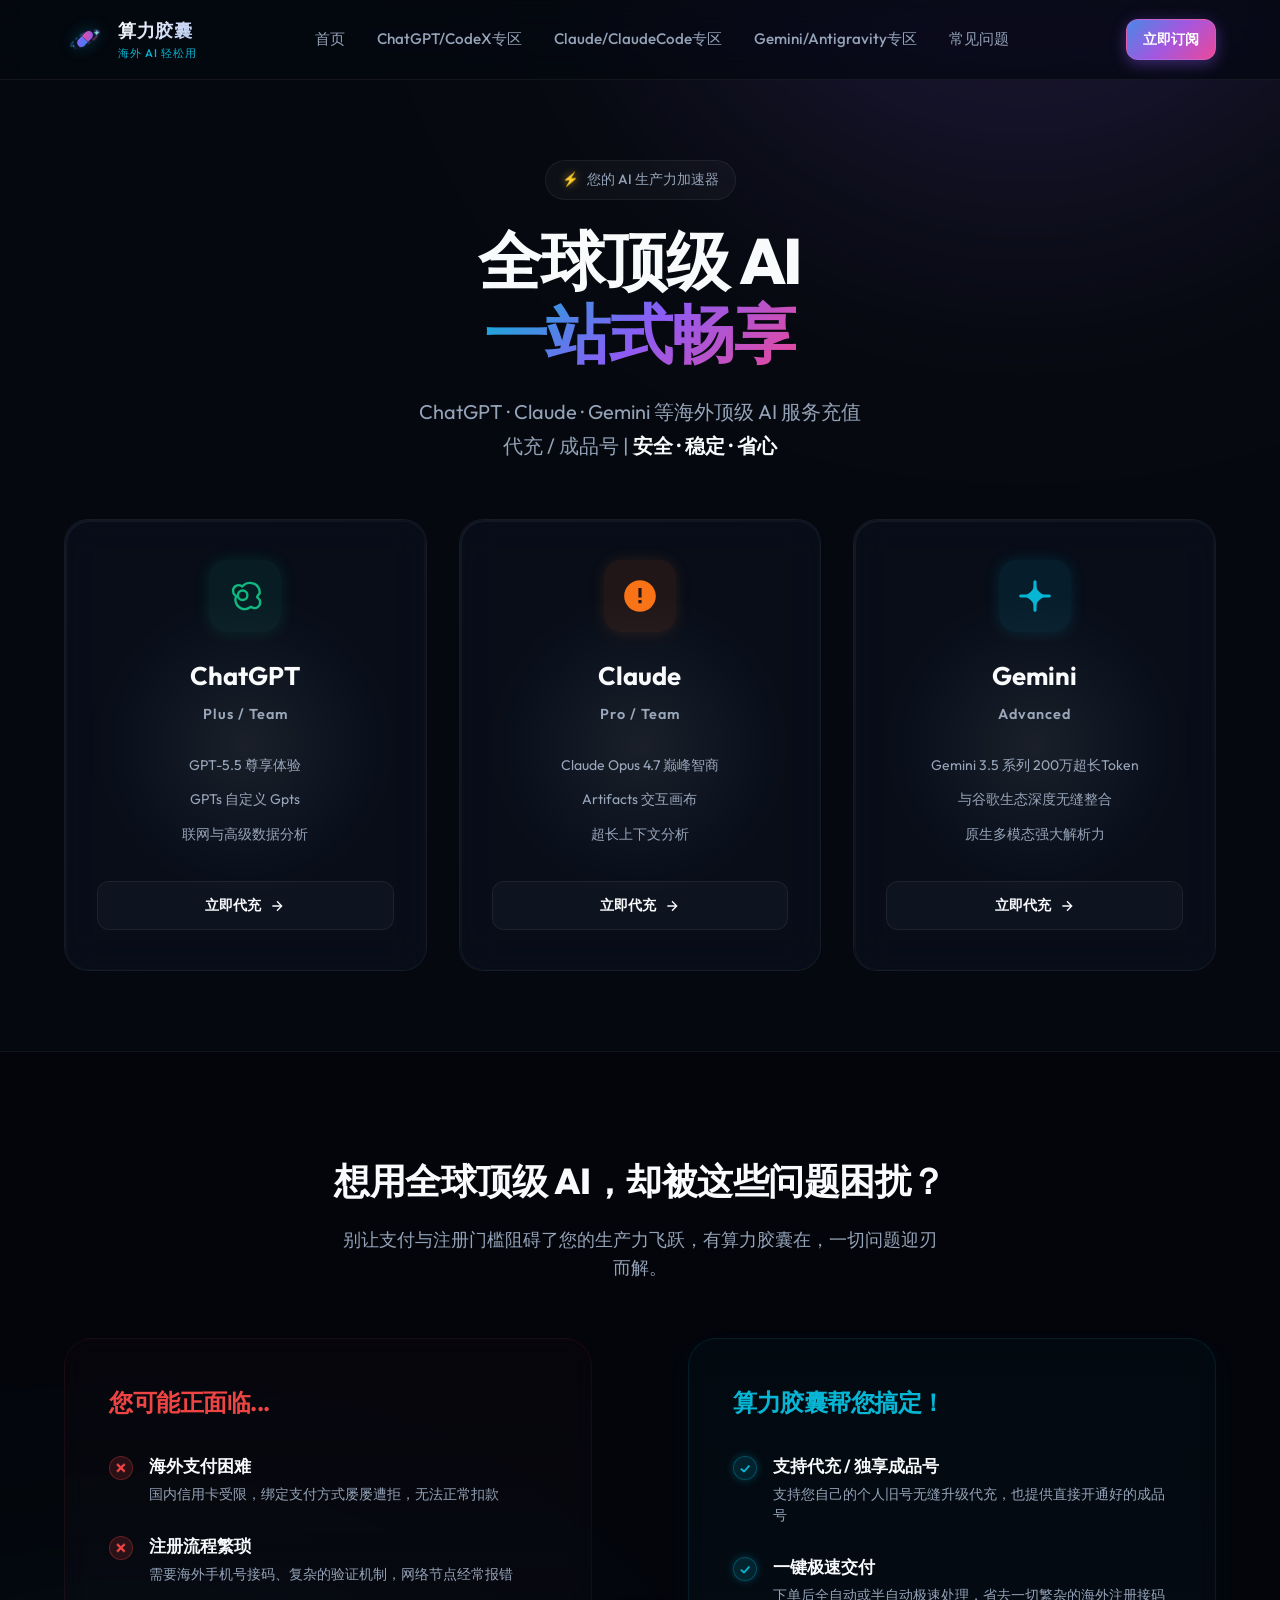
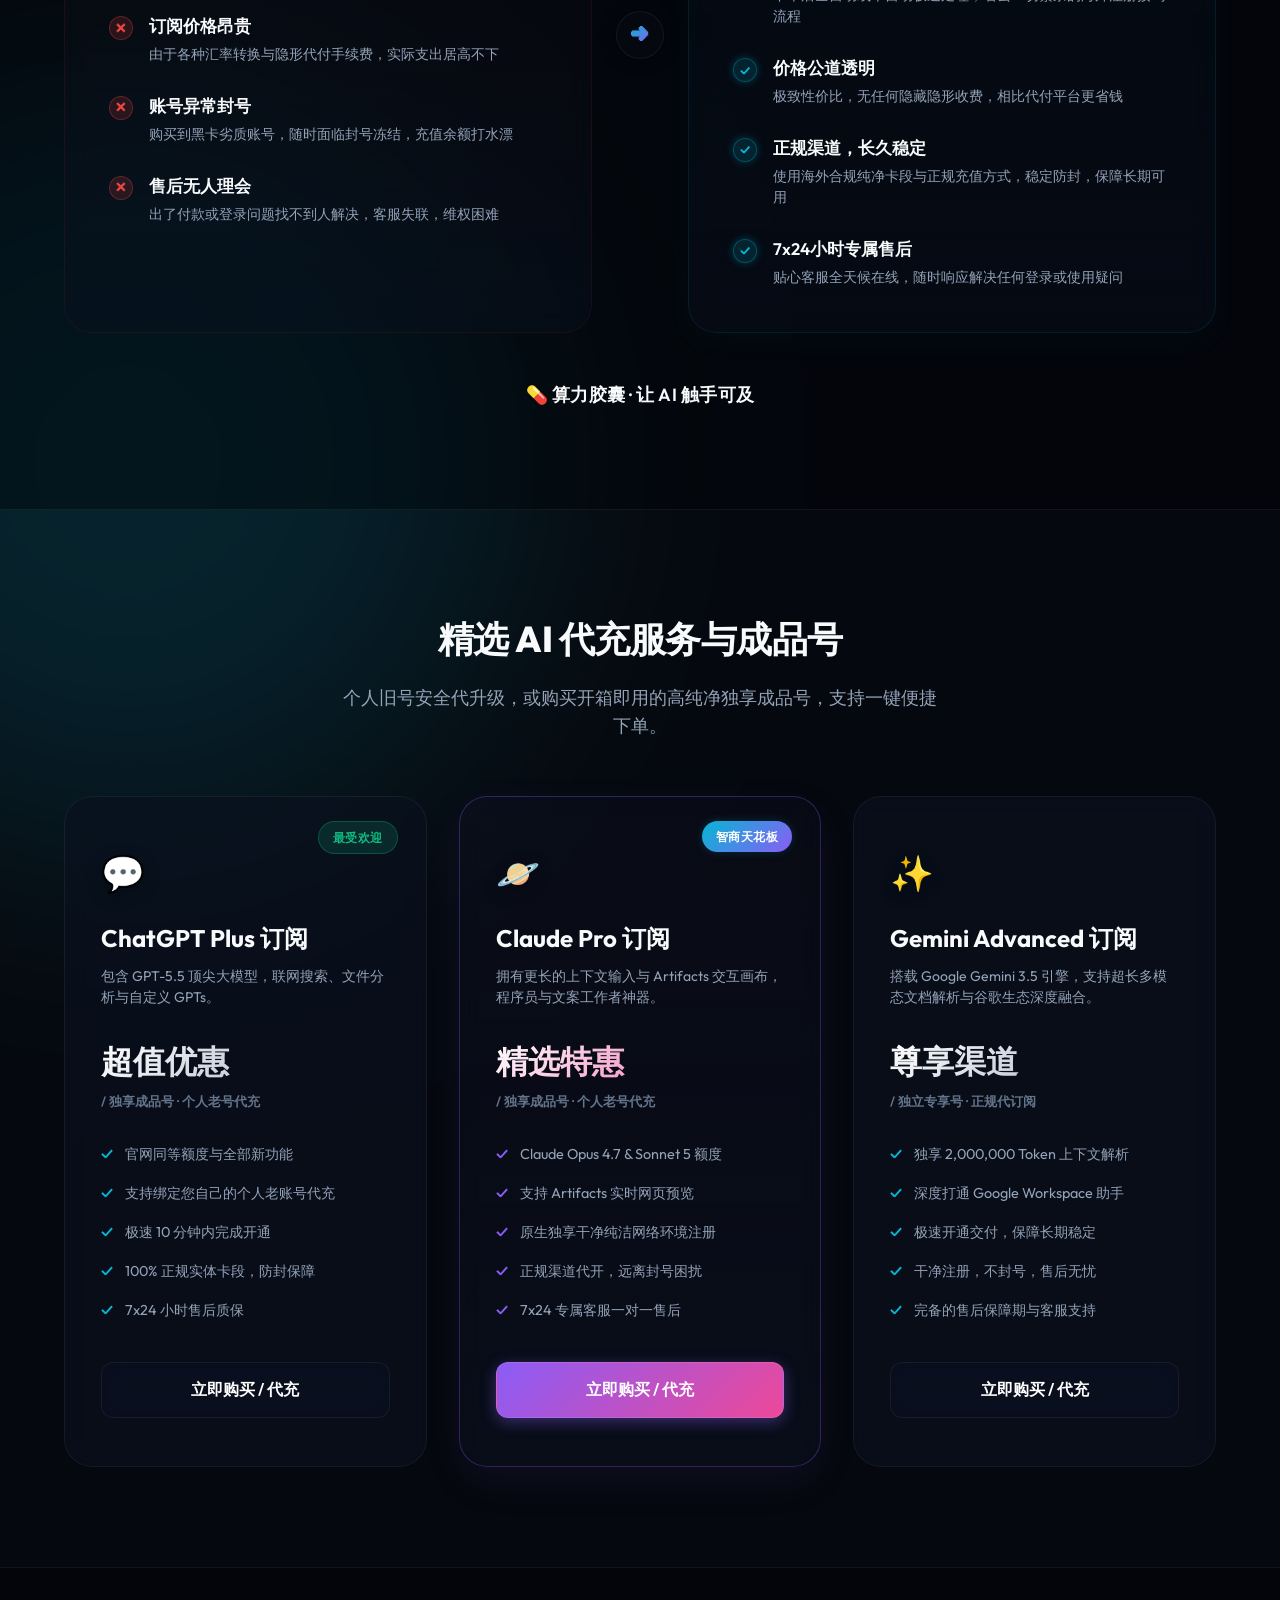
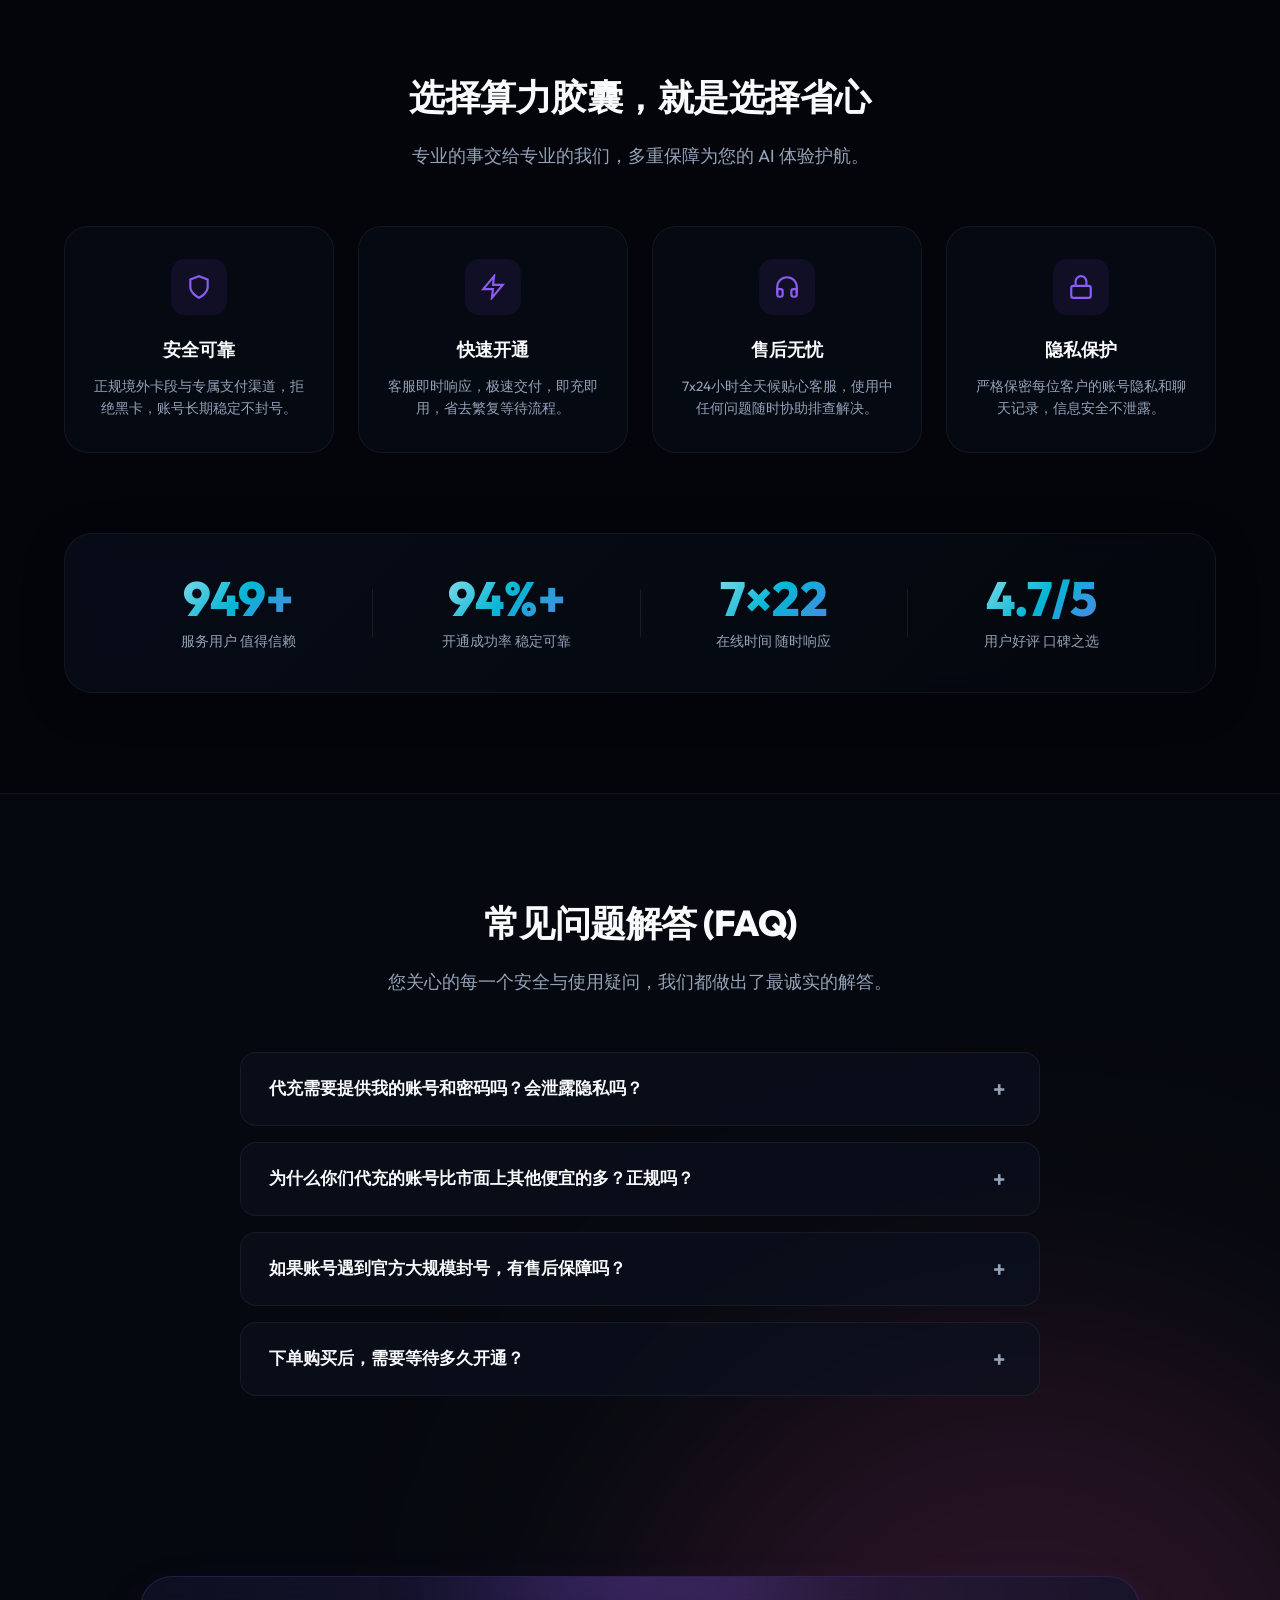
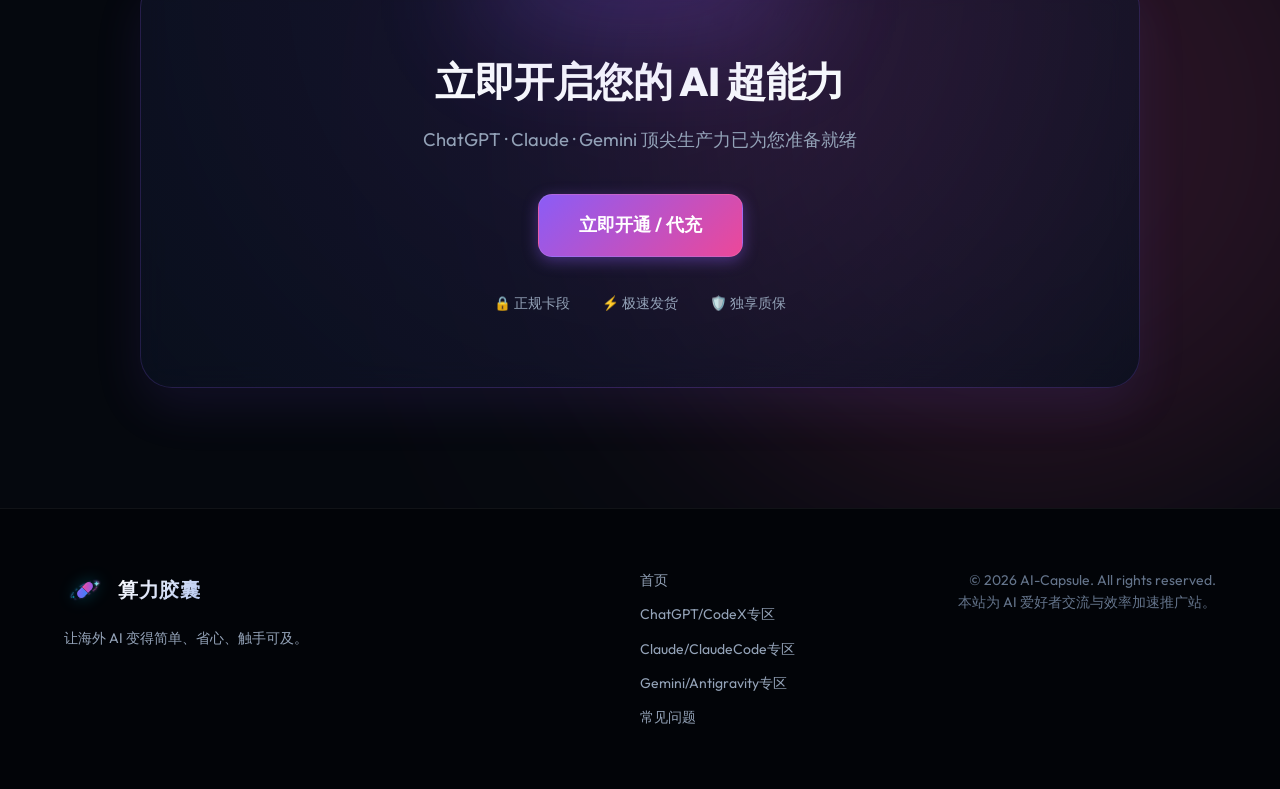
==== commit 1b3e9df5: "refactor: standardize model integration templates and update documentation for AI-Capsule components" ====
--- a/index.html
+++ b/index.html
@@ -90,7 +90,7 @@
             <h3 class="model-name">ChatGPT</h3>
             <p class="model-tier">Plus / Team</p>
             <div class="model-features">
-              <span>GPT-4o 尊享体验</span>
+              <span>GPT-5.5 尊享体验</span>
               <span>GPTs 自定义 Gpts</span>
               <span>联网与高级数据分析</span>
             </div>
@@ -116,7 +116,7 @@
             <h3 class="model-name">Claude</h3>
             <p class="model-tier">Pro / Team</p>
             <div class="model-features">
-              <span>Claude 3.5 Sonnet 顶尖智商</span>
+              <span>Claude Opus 4.7 巅峰智商</span>
               <span>Artifacts 交互画布</span>
               <span>超长上下文分析</span>
             </div>
@@ -143,7 +143,7 @@
             <h3 class="model-name">Gemini</h3>
             <p class="model-tier">Advanced</p>
             <div class="model-features">
-              <span>Gemini 1.5 Pro 200万超长Token</span>
+              <span>Gemini 3.5 系列 200万超长Token</span>
               <span>与谷歌生态深度无缝整合</span>
               <span>原生多模态强大解析力</span>
             </div>
@@ -281,7 +281,7 @@
           <div class="price-header">
             <span class="price-icon stroke-chatgpt">💬</span>
             <h3>ChatGPT Plus 订阅</h3>
-            <p class="price-desc">包含 GPT-4o 顶尖大模型，联网搜索、文件分析与自定义 GPTs。</p>
+            <p class="price-desc">包含 GPT-5.5 顶尖大模型，联网搜索、文件分析与自定义 GPTs。</p>
           </div>
           <div class="price-details">
             <span class="price-amount">超值优惠</span>
@@ -304,7 +304,7 @@
           <div class="badge-hot">智商天花板</div>
           <div class="price-header">
             <span class="price-icon stroke-claude">🪐</span>
-            <h3>Claude 3.5 Pro 订阅</h3>
+            <h3>Claude Pro 订阅</h3>
             <p class="price-desc">拥有更长的上下文输入与 Artifacts 交互画布，程序员与文案工作者神器。</p>
           </div>
           <div class="price-details">
@@ -312,7 +312,7 @@
             <span class="price-period">/ 独享成品号 · 个人老号代充</span>
           </div>
           <ul class="price-features">
-            <li><span>✓</span> Claude 3.5 Sonnet 高配版额度</li>
+            <li><span>✓</span> Claude Opus 4.7 & Sonnet 5 额度</li>
             <li><span>✓</span> 支持 Artifacts 实时网页预览</li>
             <li><span>✓</span> 原生独享干净纯洁网络环境注册</li>
             <li><span>✓</span> 正规渠道代开，远离封号困扰</li>
@@ -328,7 +328,7 @@
           <div class="price-header">
             <span class="price-icon stroke-gemini">✨</span>
             <h3>Gemini Advanced 订阅</h3>
-            <p class="price-desc">搭载 Google 1.5 Pro 引擎，支持超长多模态文档解析与谷歌生态生态融合。</p>
+            <p class="price-desc">搭载 Google Gemini 3.5 引擎，支持超长多模态文档解析与谷歌生态深度融合。</p>
           </div>
           <div class="price-details">
             <span class="price-amount">尊享渠道</span>
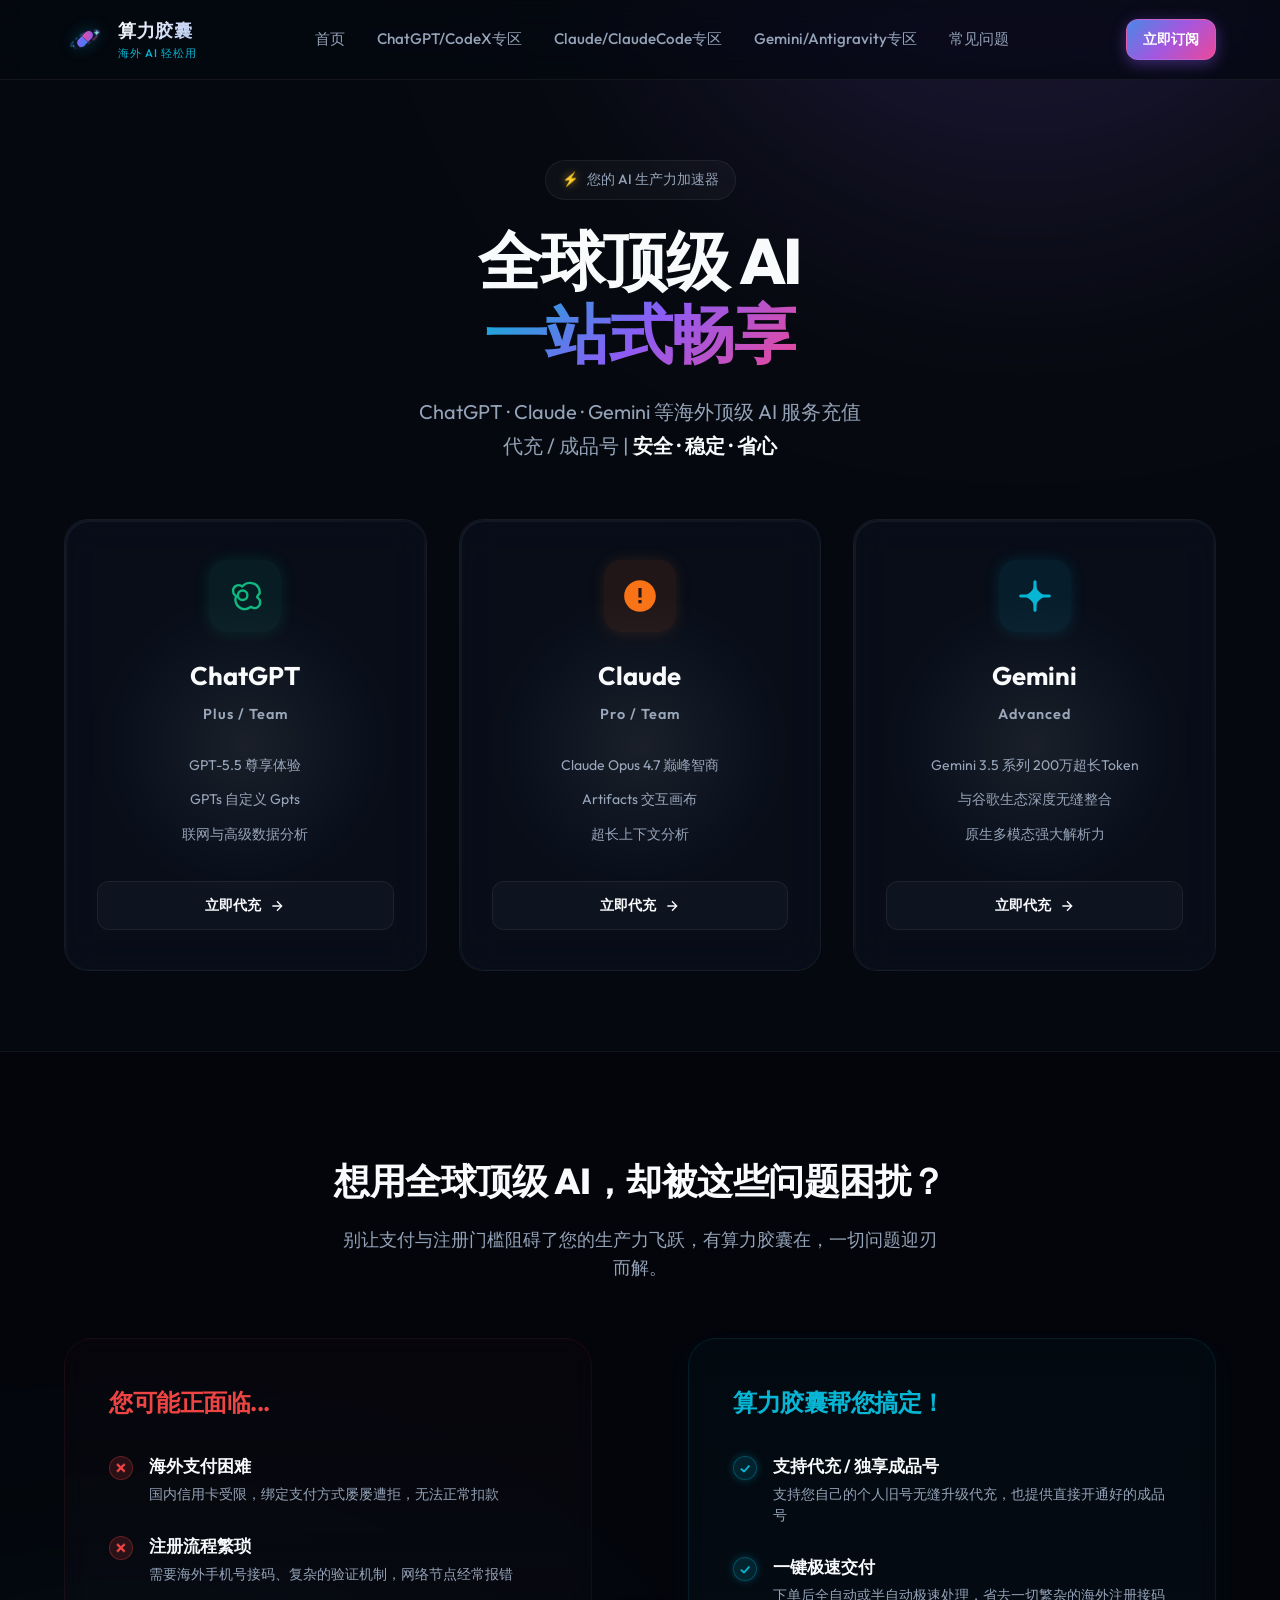
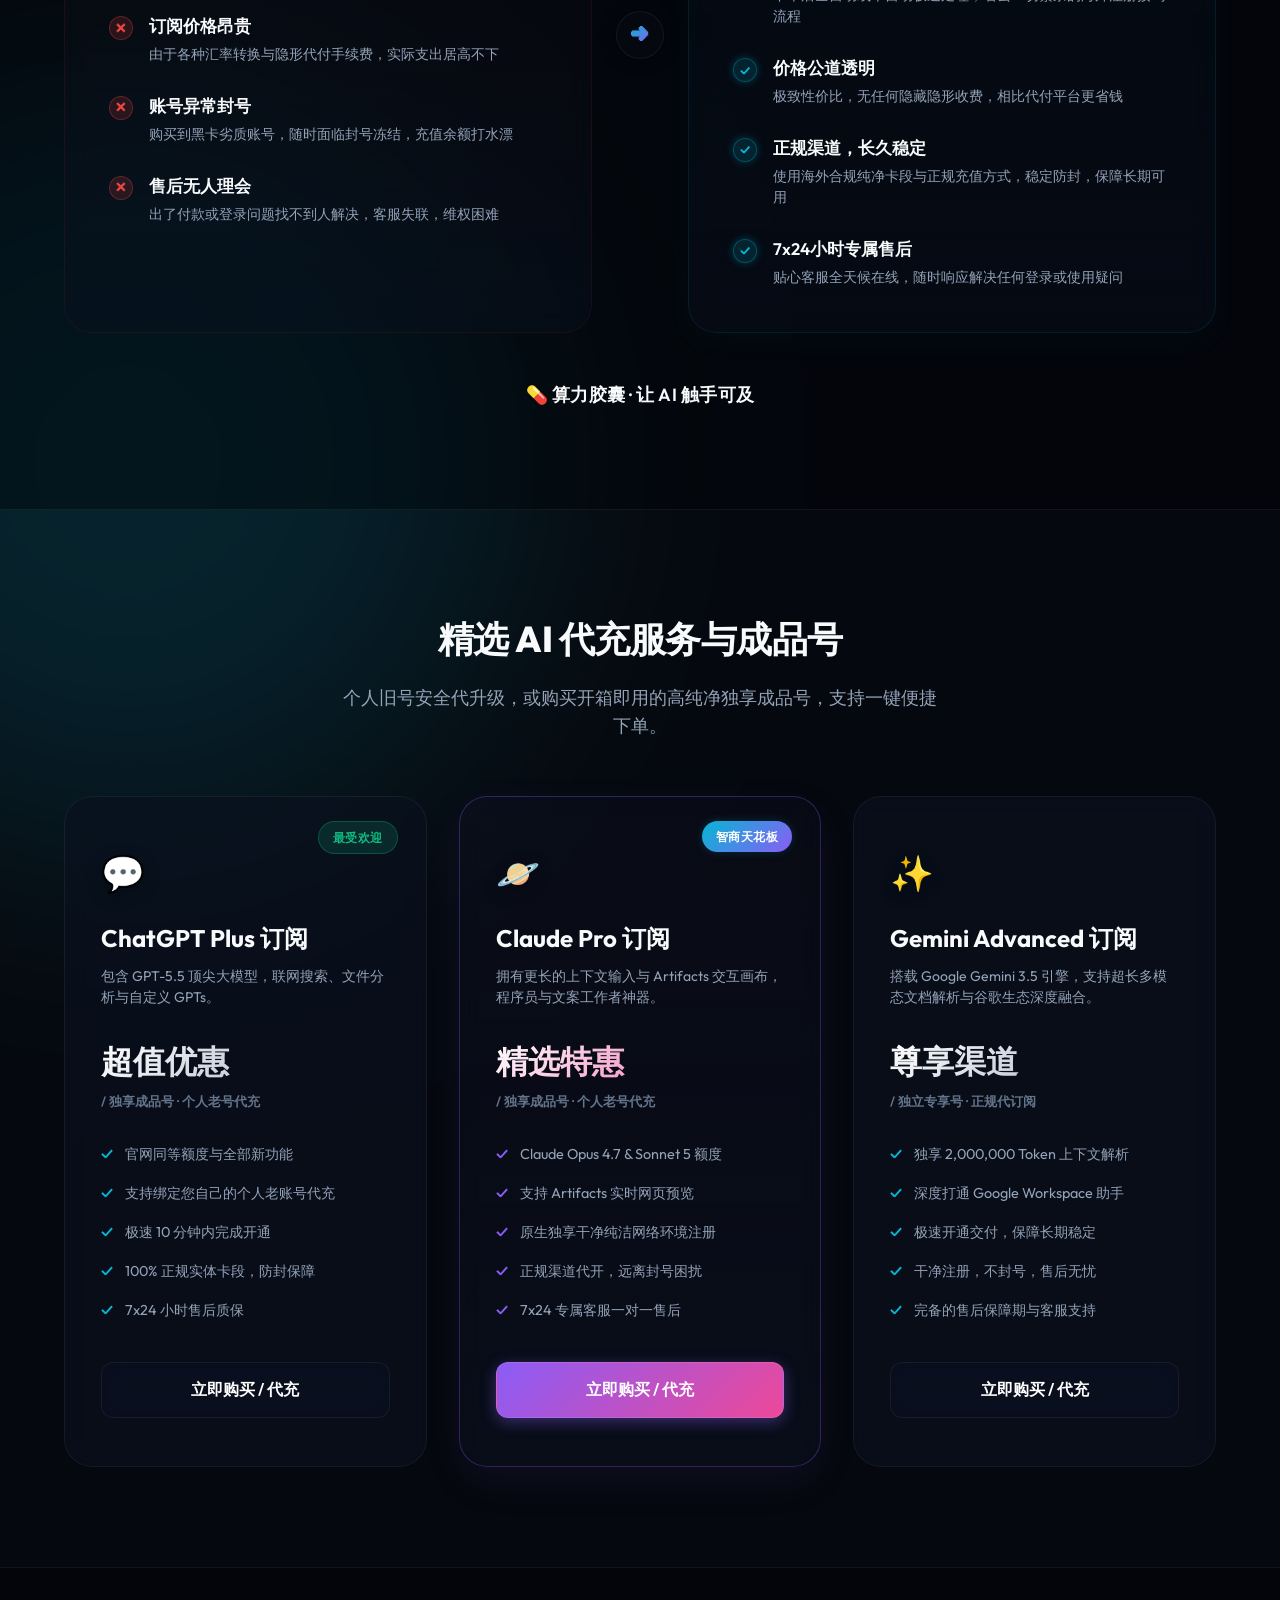
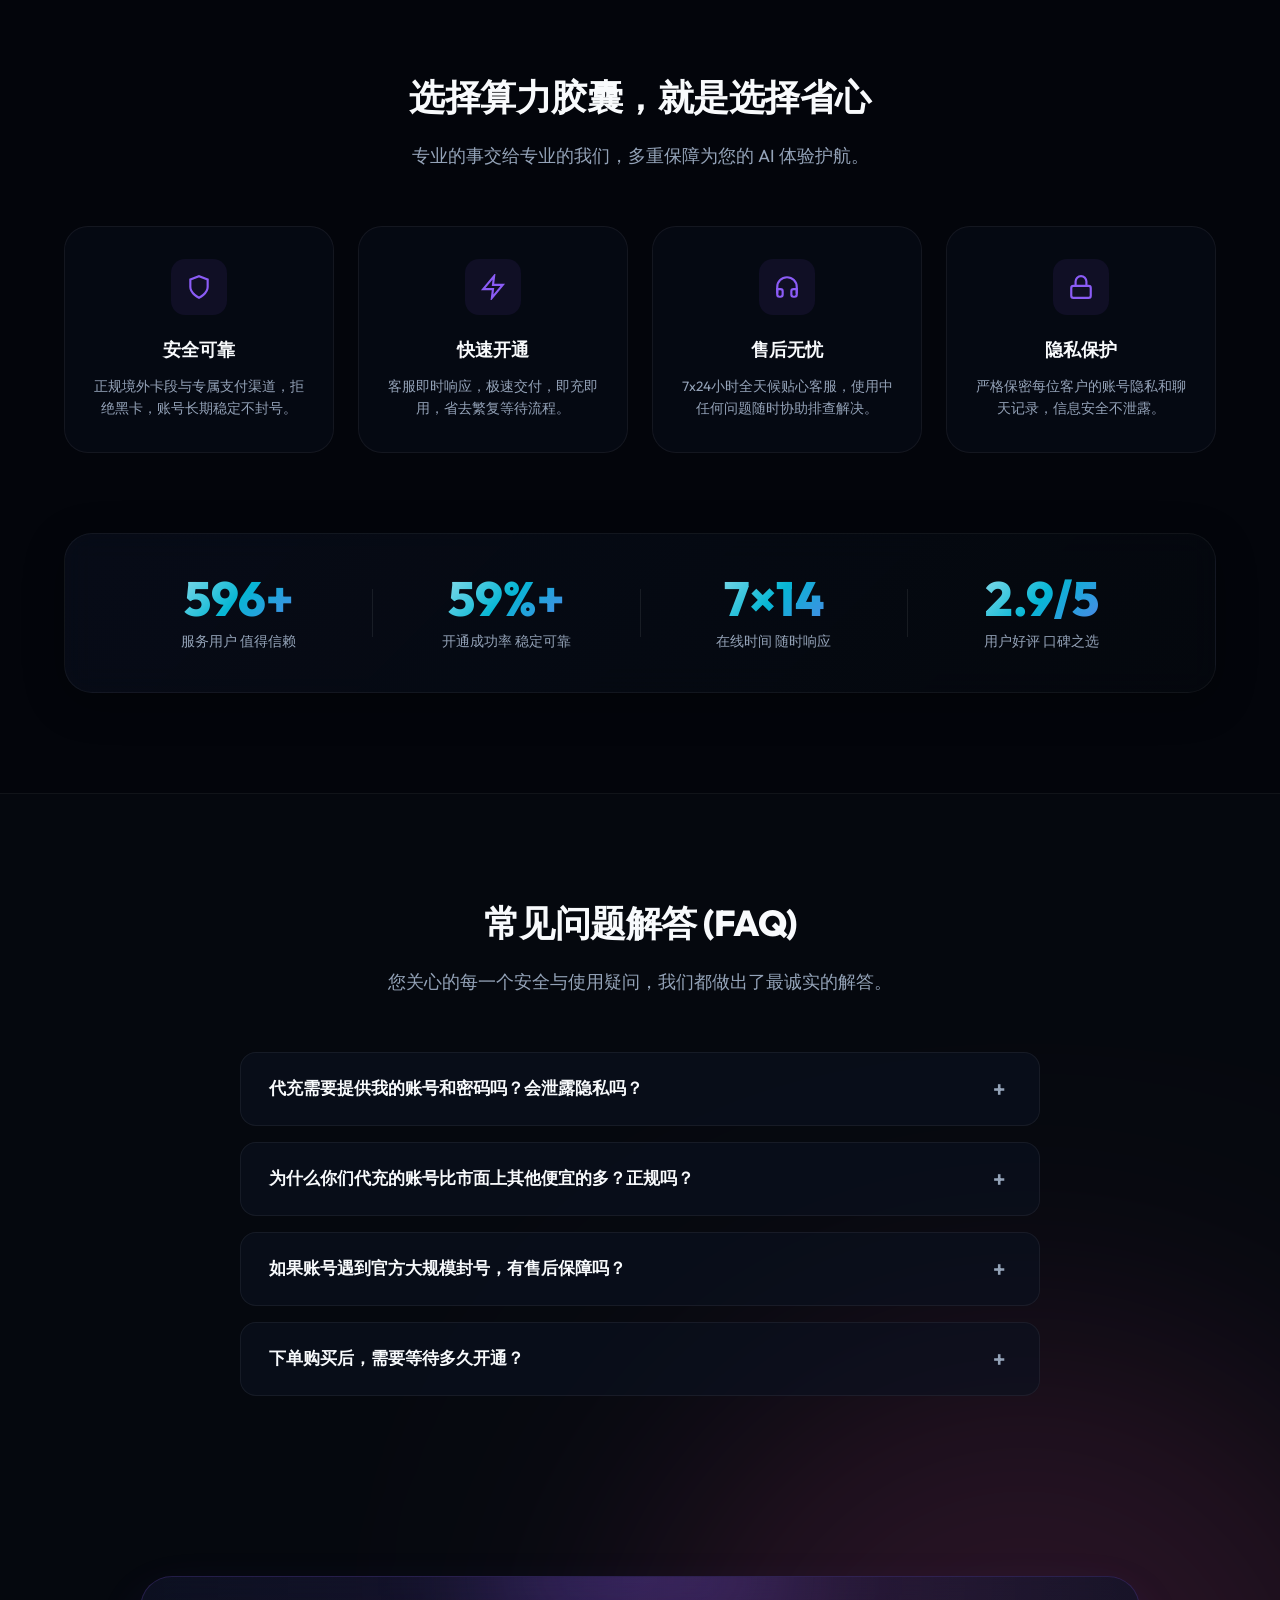
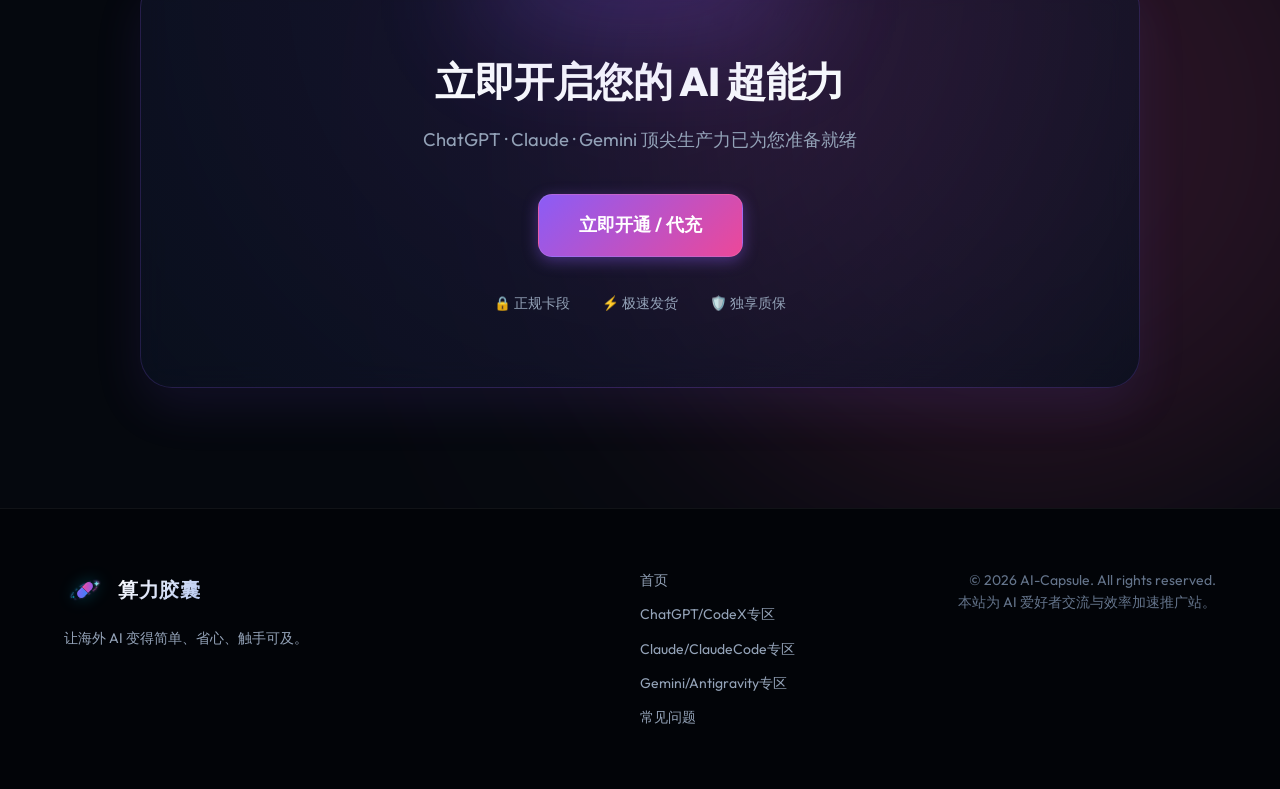
==== commit ec812b17: "feat: add robots.txt and sitemap.xml for SEO and update metadata in HTML files" ====
--- a/index.html
+++ b/index.html
@@ -6,6 +6,77 @@
   <title>算力胶囊 - 全球顶级 AI 一站式代充与订阅服务 | Claude 购买、ChatGPT Plus 代充、Gemini Advanced、CodeX 购买、Antigravity 账号购买</title>
   <meta name="description" content="算力胶囊致力于为国内用户提供稳定、安全、省心的海外 AI 账号代充与成品号订阅服务。支持 Claude 购买、ChatGPT Plus 代充、Gemini Advanced 订阅，以及 CodeX 购买与 Antigravity 账号购买，正规合规卡段，极速交付。">
   <meta name="keywords" content="算力胶囊, Claude 购买, CodeX 购买, Antigravity 账号购买, ChatGPT Plus代充, Gemini Advanced, AI代充, OpenAI成品号, 独享账号">
+  <link rel="canonical" href="https://capai.gongsi.one/">
+  <meta name="google-site-verification" content="40HwvsbIyEmHrTgO-IqGjqttk_hPKlVkcfGM-utHeZg" />
+  
+  <!-- Open Graph / Facebook -->
+  <meta property="og:type" content="website">
+  <meta property="og:url" content="https://capai.gongsi.one/">
+  <meta property="og:title" content="算力胶囊 - 全球顶级 AI 一站式代充与订阅服务 | Claude 购买、ChatGPT Plus 代充、Gemini Advanced">
+  <meta property="og:description" content="算力胶囊致力于为国内用户提供稳定、安全、省心的海外 AI 账号代充与成品号订阅服务。支持 Claude 购买、ChatGPT Plus 代充、Gemini Advanced 订阅，以及 CodeX 购买与 Antigravity 账号购买，正规合规卡段，极速交付。">
+  <meta property="og:image" content="https://capai.gongsi.one/images/logo.svg">
+
+  <!-- Twitter -->
+  <meta property="twitter:card" content="summary_large_image">
+  <meta property="twitter:url" content="https://capai.gongsi.one/">
+  <meta property="twitter:title" content="算力胶囊 - 全球顶级 AI 一站式代充与订阅服务 | Claude 购买、ChatGPT Plus 代充、Gemini Advanced">
+  <meta property="twitter:description" content="算力胶囊致力于为国内用户提供稳定、安全、省心的海外 AI 账号代充与成品号订阅服务。支持 Claude 购买、ChatGPT Plus 代充、Gemini Advanced 订阅，以及 CodeX 购买与 Antigravity 账号购买，正规合规卡段，极速交付。">
+  <meta property="twitter:image" content="https://capai.gongsi.one/images/logo.svg">
+
+  <!-- JSON-LD 结构化数据 -->
+  <script type="application/ld+json">
+  {
+    "@context": "https://schema.org",
+    "@type": "WebSite",
+    "name": "算力胶囊",
+    "url": "https://capai.gongsi.one/",
+    "potentialAction": {
+      "@type": "SearchAction",
+      "target": "https://capai.gongsi.one/?q={search_term_string}",
+      "query-input": "required name=search_term_string"
+    }
+  }
+  </script>
+  <script type="application/ld+json">
+  {
+    "@context": "https://schema.org",
+    "@type": "FAQPage",
+    "mainEntity": [
+      {
+        "@type": "Question",
+        "name": "代充需要提供我的账号和密码吗？会泄露隐私吗？",
+        "acceptedAnswer": {
+          "@type": "Answer",
+          "text": "我们提供两种灵活方式：一是直接为您提供开箱即用、独享干净的【成品号】；二是在您的【旧号代充】中，我们采用正规礼品卡或临时授权方式，在极速开通后您可以立刻修改密码。我们严格恪守隐私准则，决不保存或查看您的任何敏感数据。"
+        }
+      },
+      {
+        "@type": "Question",
+        "name": "为什么你们代充的账号比市面上其他便宜的多？正规吗？",
+        "acceptedAnswer": {
+          "@type": "Answer",
+          "text": "因为我们拥有稳定的海外渠道，以及批量采买境外机构实体虚拟信用卡的合作资源，绕过了中间中转商。我们的渠道 100% 走正规美元结算通道，非盗刷黑卡，所以在保障合规安全的同时，能将价格压至最底，反馈给国内的 AI 使用者。"
+        }
+      },
+      {
+        "@type": "Question",
+        "name": "如果账号遇到官方大规模封号，有售后保障吗？",
+        "acceptedAnswer": {
+          "@type": "Answer",
+          "text": "算力胶囊提供行业领先的专属售后。因官方不可抗力的环境检测（如国内敏感节点登录）导致异常封号，我们承诺在质保期内，按照剩余天数比例折算退款，或为您优惠换发新号。专业的售后是我们的口碑之选，绝对对每一单负责到底。"
+        }
+      },
+      {
+        "@type": "Question",
+        "name": "下单购买后，需要等待多久开通？",
+        "acceptedAnswer": {
+          "@type": "Answer",
+          "text": "在客服在线时间段内，成品号通常下单后 1 分钟内自动发卡；个人旧号充值升级服务通常在 5 至 15 分钟内极速为您开通完毕。即充即用，无需漫长等待，立即释放您的顶级 AI 生产力。"
+        }
+      }
+    ]
+  }
+  </script>
   
   <!-- Google Fonts -->
   <link rel="preconnect" href="https://fonts.googleapis.com">
@@ -43,7 +114,7 @@
         <a href="index.html#faq" class="nav-link">常见问题</a>
       </nav>
       <div class="header-actions">
-        <a href="https://pay.ldxp.cn/shop/CapAI" target="_blank" class="btn btn-primary btn-sm btn-glow-border">
+        <a href="https://pay.ldxp.cn/shop/CapAI" target="_blank" rel="noopener noreferrer" class="btn btn-primary btn-sm btn-glow-border">
           <span>立即订阅</span>
         </a>
       </div>
@@ -94,7 +165,7 @@
               <span>GPTs 自定义 Gpts</span>
               <span>联网与高级数据分析</span>
             </div>
-            <a href="https://pay.ldxp.cn/shop/CapAI" target="_blank" class="model-btn">
+            <a href="https://pay.ldxp.cn/shop/CapAI" target="_blank" rel="noopener noreferrer" class="model-btn">
               <span>立即代充</span>
               <svg class="arrow-icon" viewBox="0 0 24 24" fill="none" stroke="currentColor" stroke-width="2">
                 <path d="M5 12h14M12 5l7 7-7 7"/>
@@ -120,7 +191,7 @@
               <span>Artifacts 交互画布</span>
               <span>超长上下文分析</span>
             </div>
-            <a href="https://pay.ldxp.cn/shop/CapAI" target="_blank" class="model-btn">
+            <a href="https://pay.ldxp.cn/shop/CapAI" target="_blank" rel="noopener noreferrer" class="model-btn">
               <span>立即代充</span>
               <svg class="arrow-icon" viewBox="0 0 24 24" fill="none" stroke="currentColor" stroke-width="2">
                 <path d="M5 12h14M12 5l7 7-7 7"/>
@@ -147,7 +218,7 @@
               <span>与谷歌生态深度无缝整合</span>
               <span>原生多模态强大解析力</span>
             </div>
-            <a href="https://pay.ldxp.cn/shop/CapAI" target="_blank" class="model-btn">
+            <a href="https://pay.ldxp.cn/shop/CapAI" target="_blank" rel="noopener noreferrer" class="model-btn">
               <span>立即代充</span>
               <svg class="arrow-icon" viewBox="0 0 24 24" fill="none" stroke="currentColor" stroke-width="2">
                 <path d="M5 12h14M12 5l7 7-7 7"/>
@@ -294,7 +365,7 @@
             <li><span>✓</span> 100% 正规实体卡段，防封保障</li>
             <li><span>✓</span> 7x24 小时售后质保</li>
           </ul>
-          <a href="https://pay.ldxp.cn/shop/CapAI" target="_blank" class="btn btn-secondary btn-full">
+          <a href="https://pay.ldxp.cn/shop/CapAI" target="_blank" rel="noopener noreferrer" class="btn btn-secondary btn-full">
             <span>立即购买 / 代充</span>
           </a>
         </div>
@@ -318,7 +389,7 @@
             <li><span>✓</span> 正规渠道代开，远离封号困扰</li>
             <li><span>✓</span> 7x24 专属客服一对一售后</li>
           </ul>
-          <a href="https://pay.ldxp.cn/shop/CapAI" target="_blank" class="btn btn-primary btn-full btn-glow">
+          <a href="https://pay.ldxp.cn/shop/CapAI" target="_blank" rel="noopener noreferrer" class="btn btn-primary btn-full btn-glow">
             <span>立即购买 / 代充</span>
           </a>
         </div>
@@ -341,7 +412,7 @@
             <li><span>✓</span> 干净注册，不封号，售后无忧</li>
             <li><span>✓</span> 完备的售后保障期与客服支持</li>
           </ul>
-          <a href="https://pay.ldxp.cn/shop/CapAI" target="_blank" class="btn btn-secondary btn-full">
+          <a href="https://pay.ldxp.cn/shop/CapAI" target="_blank" rel="noopener noreferrer" class="btn btn-secondary btn-full">
             <span>立即购买 / 代充</span>
           </a>
         </div>
@@ -488,7 +559,7 @@
       <div class="cta-glow"></div>
       <h2 class="cta-title">立即开启您的 AI 超能力</h2>
       <p class="cta-desc">ChatGPT · Claude · Gemini 顶尖生产力已为您准备就绪</p>
-      <a href="https://pay.ldxp.cn/shop/CapAI" target="_blank" class="btn btn-primary btn-lg btn-glow">
+      <a href="https://pay.ldxp.cn/shop/CapAI" target="_blank" rel="noopener noreferrer" class="btn btn-primary btn-lg btn-glow">
         <span>立即开通 / 代充</span>
       </a>
       <div class="cta-sub">
@@ -504,7 +575,7 @@
     <div class="container footer-container">
       <div class="footer-brand">
         <a href="#" class="logo">
-          <img src="images/logo.svg" alt="算力胶囊 Logo" class="logo-img">
+          <img src="images/logo.svg" alt="算力胶囊 Logo" class="logo-img" loading="lazy">
           <span class="logo-title" style="font-size: 1.25rem;">算力胶囊</span>
         </a>
         <p class="footer-moto">让海外 AI 变得简单、省心、触手可及。</p>
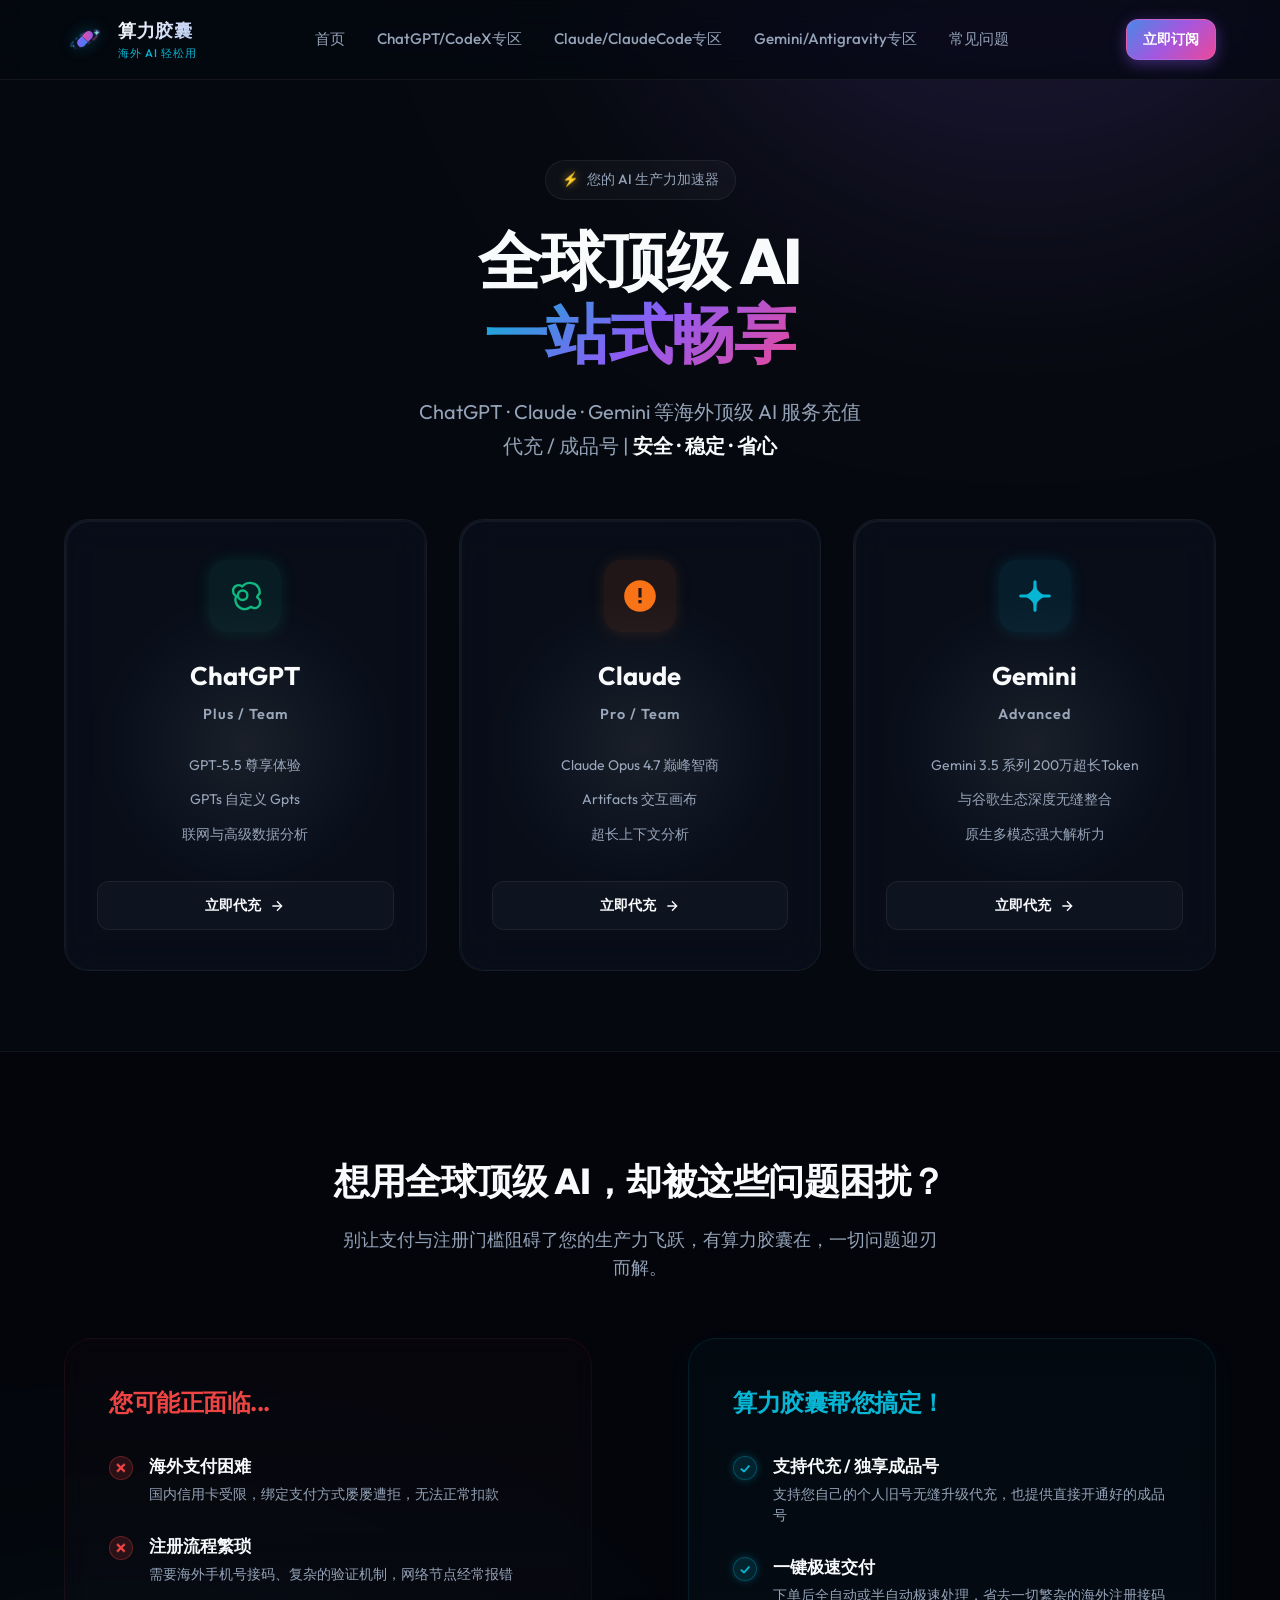
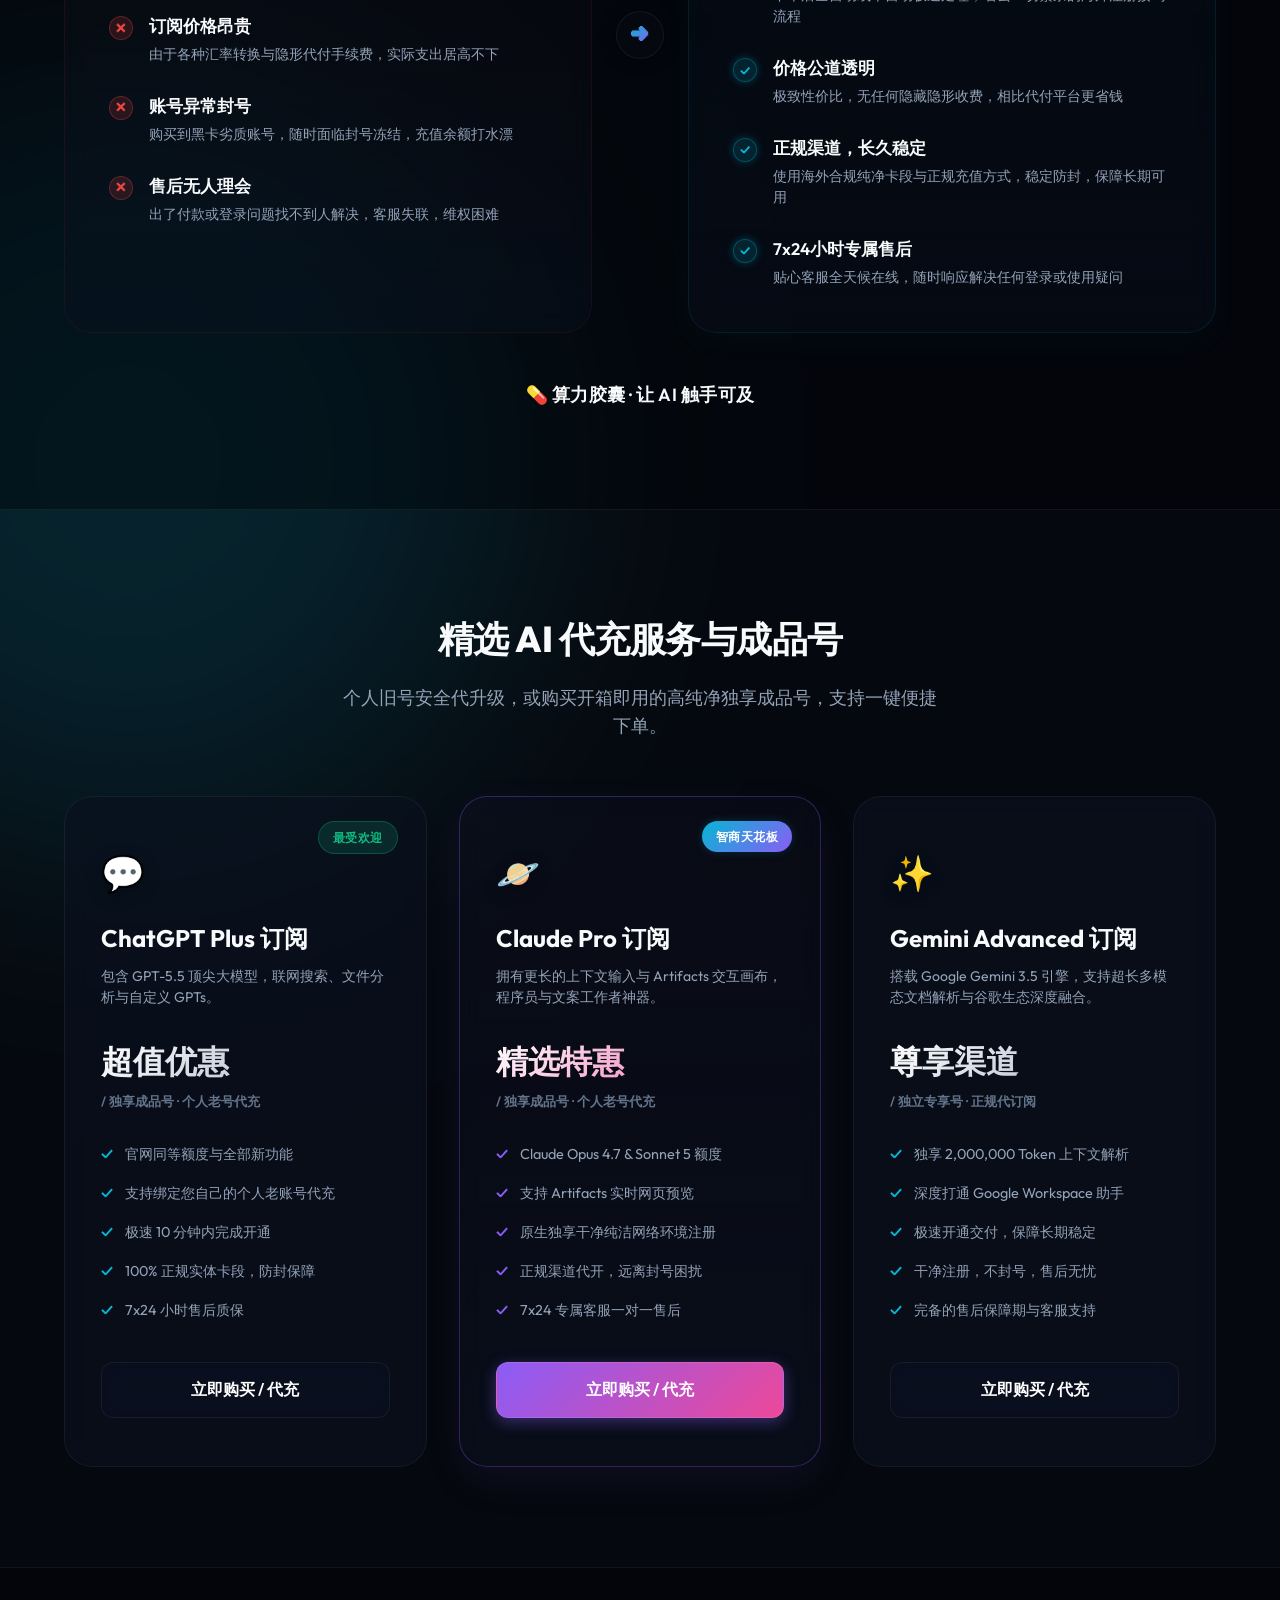
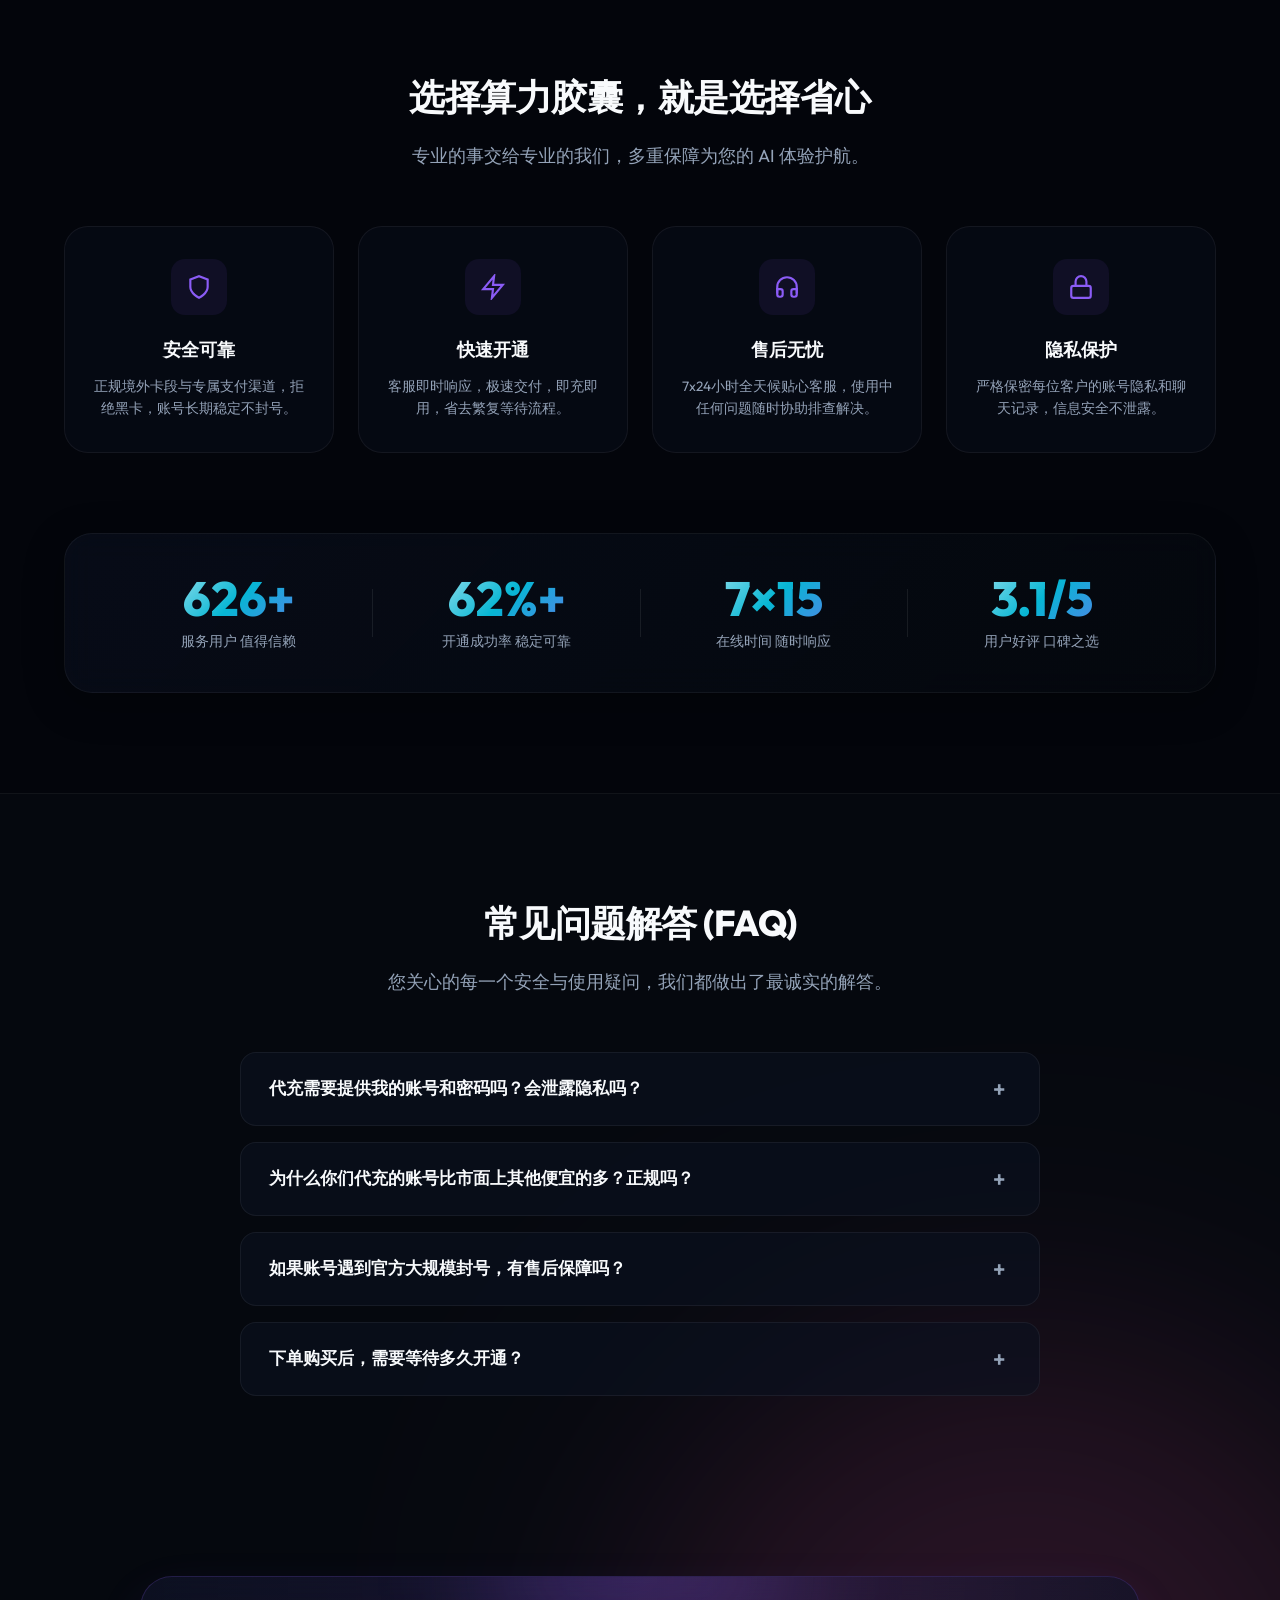
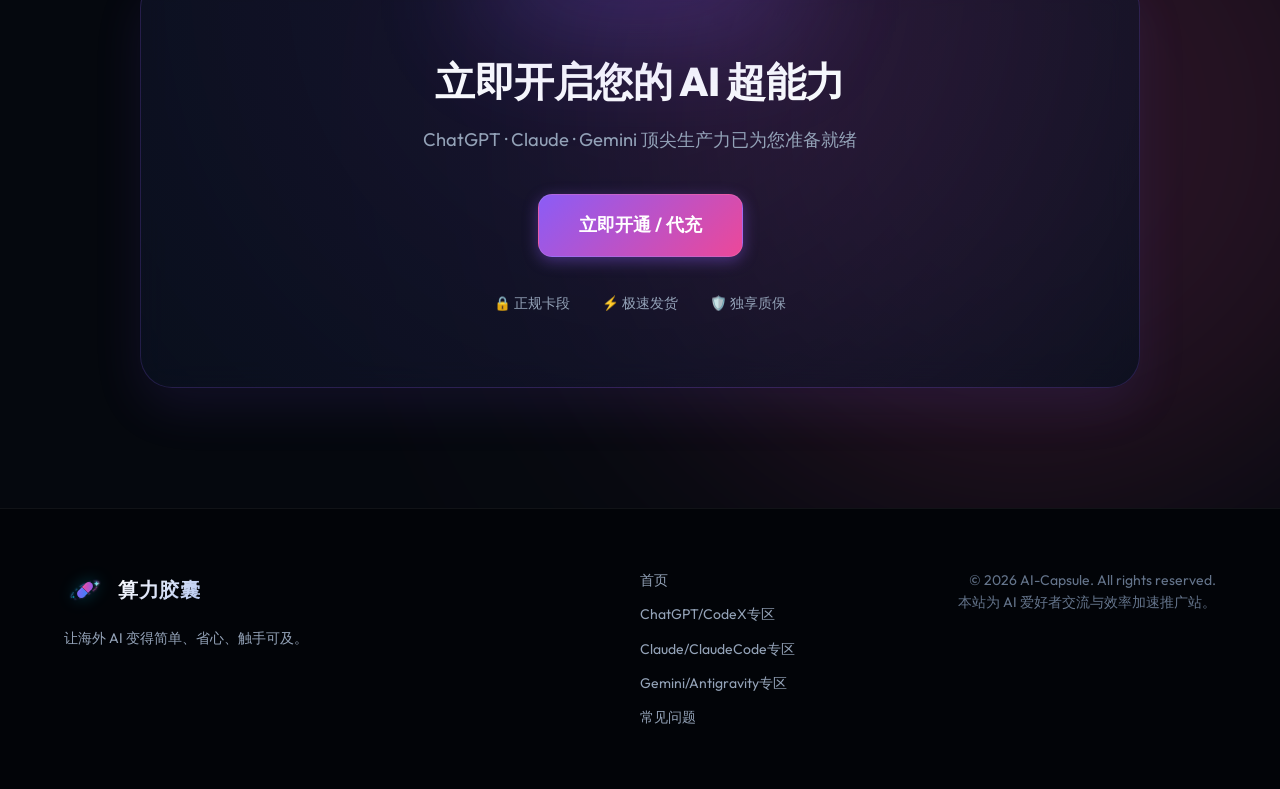
==== commit 695ccc40: "refactor: unify styling and structure across model interface pages" ====
--- a/index.html
+++ b/index.html
@@ -84,6 +84,7 @@
   <link href="https://fonts.googleapis.com/css2?family=Inter:wght@300;400;500;600;700;800&family=Outfit:wght@300;400;500;600;700;800&display=swap" rel="stylesheet">
   
   <!-- CSS 样式引入 -->
+  <link rel="preload" href="css/style.css" as="style">
   <link rel="stylesheet" href="css/style.css">
   
   <!-- Favicon -->
@@ -114,7 +115,7 @@
         <a href="index.html#faq" class="nav-link">常见问题</a>
       </nav>
       <div class="header-actions">
-        <a href="https://pay.ldxp.cn/shop/CapAI" target="_blank" rel="noopener noreferrer" class="btn btn-primary btn-sm btn-glow-border">
+        <a href="https://pay.ldxp.cn/shop/CapAI" target="_blank" rel="noopener noreferrer" class="btn btn-primary btn-sm btn-glow-border" title="前往算力胶囊官方店铺订阅 AI 服务">
           <span>立即订阅</span>
         </a>
       </div>
@@ -165,7 +166,7 @@
               <span>GPTs 自定义 Gpts</span>
               <span>联网与高级数据分析</span>
             </div>
-            <a href="https://pay.ldxp.cn/shop/CapAI" target="_blank" rel="noopener noreferrer" class="model-btn">
+            <a href="https://pay.ldxp.cn/shop/CapAI" target="_blank" rel="noopener noreferrer" class="model-btn" title="立即代充 ChatGPT Plus / Team">
               <span>立即代充</span>
               <svg class="arrow-icon" viewBox="0 0 24 24" fill="none" stroke="currentColor" stroke-width="2">
                 <path d="M5 12h14M12 5l7 7-7 7"/>
@@ -191,7 +192,7 @@
               <span>Artifacts 交互画布</span>
               <span>超长上下文分析</span>
             </div>
-            <a href="https://pay.ldxp.cn/shop/CapAI" target="_blank" rel="noopener noreferrer" class="model-btn">
+            <a href="https://pay.ldxp.cn/shop/CapAI" target="_blank" rel="noopener noreferrer" class="model-btn" title="立即代充 Claude Pro / Team">
               <span>立即代充</span>
               <svg class="arrow-icon" viewBox="0 0 24 24" fill="none" stroke="currentColor" stroke-width="2">
                 <path d="M5 12h14M12 5l7 7-7 7"/>
@@ -218,7 +219,7 @@
               <span>与谷歌生态深度无缝整合</span>
               <span>原生多模态强大解析力</span>
             </div>
-            <a href="https://pay.ldxp.cn/shop/CapAI" target="_blank" rel="noopener noreferrer" class="model-btn">
+            <a href="https://pay.ldxp.cn/shop/CapAI" target="_blank" rel="noopener noreferrer" class="model-btn" title="立即代充 Gemini Advanced">
               <span>立即代充</span>
               <svg class="arrow-icon" viewBox="0 0 24 24" fill="none" stroke="currentColor" stroke-width="2">
                 <path d="M5 12h14M12 5l7 7-7 7"/>
@@ -365,7 +366,7 @@
             <li><span>✓</span> 100% 正规实体卡段，防封保障</li>
             <li><span>✓</span> 7x24 小时售后质保</li>
           </ul>
-          <a href="https://pay.ldxp.cn/shop/CapAI" target="_blank" rel="noopener noreferrer" class="btn btn-secondary btn-full">
+          <a href="https://pay.ldxp.cn/shop/CapAI" target="_blank" rel="noopener noreferrer" class="btn btn-secondary btn-full" title="购买 ChatGPT 独享成品号或个人老号代升级">
             <span>立即购买 / 代充</span>
           </a>
         </div>
@@ -389,7 +390,7 @@
             <li><span>✓</span> 正规渠道代开，远离封号困扰</li>
             <li><span>✓</span> 7x24 专属客服一对一售后</li>
           </ul>
-          <a href="https://pay.ldxp.cn/shop/CapAI" target="_blank" rel="noopener noreferrer" class="btn btn-primary btn-full btn-glow">
+          <a href="https://pay.ldxp.cn/shop/CapAI" target="_blank" rel="noopener noreferrer" class="btn btn-primary btn-full btn-glow" title="购买 Claude Pro 原生防封成品号或个人号代升级">
             <span>立即购买 / 代充</span>
           </a>
         </div>
@@ -412,7 +413,7 @@
             <li><span>✓</span> 干净注册，不封号，售后无忧</li>
             <li><span>✓</span> 完备的售后保障期与客服支持</li>
           </ul>
-          <a href="https://pay.ldxp.cn/shop/CapAI" target="_blank" rel="noopener noreferrer" class="btn btn-secondary btn-full">
+          <a href="https://pay.ldxp.cn/shop/CapAI" target="_blank" rel="noopener noreferrer" class="btn btn-secondary btn-full" title="购买 Gemini Advanced 专享成品号或老号代升级">
             <span>立即购买 / 代充</span>
           </a>
         </div>
@@ -559,7 +560,7 @@
       <div class="cta-glow"></div>
       <h2 class="cta-title">立即开启您的 AI 超能力</h2>
       <p class="cta-desc">ChatGPT · Claude · Gemini 顶尖生产力已为您准备就绪</p>
-      <a href="https://pay.ldxp.cn/shop/CapAI" target="_blank" rel="noopener noreferrer" class="btn btn-primary btn-lg btn-glow">
+      <a href="https://pay.ldxp.cn/shop/CapAI" target="_blank" rel="noopener noreferrer" class="btn btn-primary btn-lg btn-glow" title="一键开通 ChatGPT、Claude、Gemini 代充服务">
         <span>立即开通 / 代充</span>
       </a>
       <div class="cta-sub">
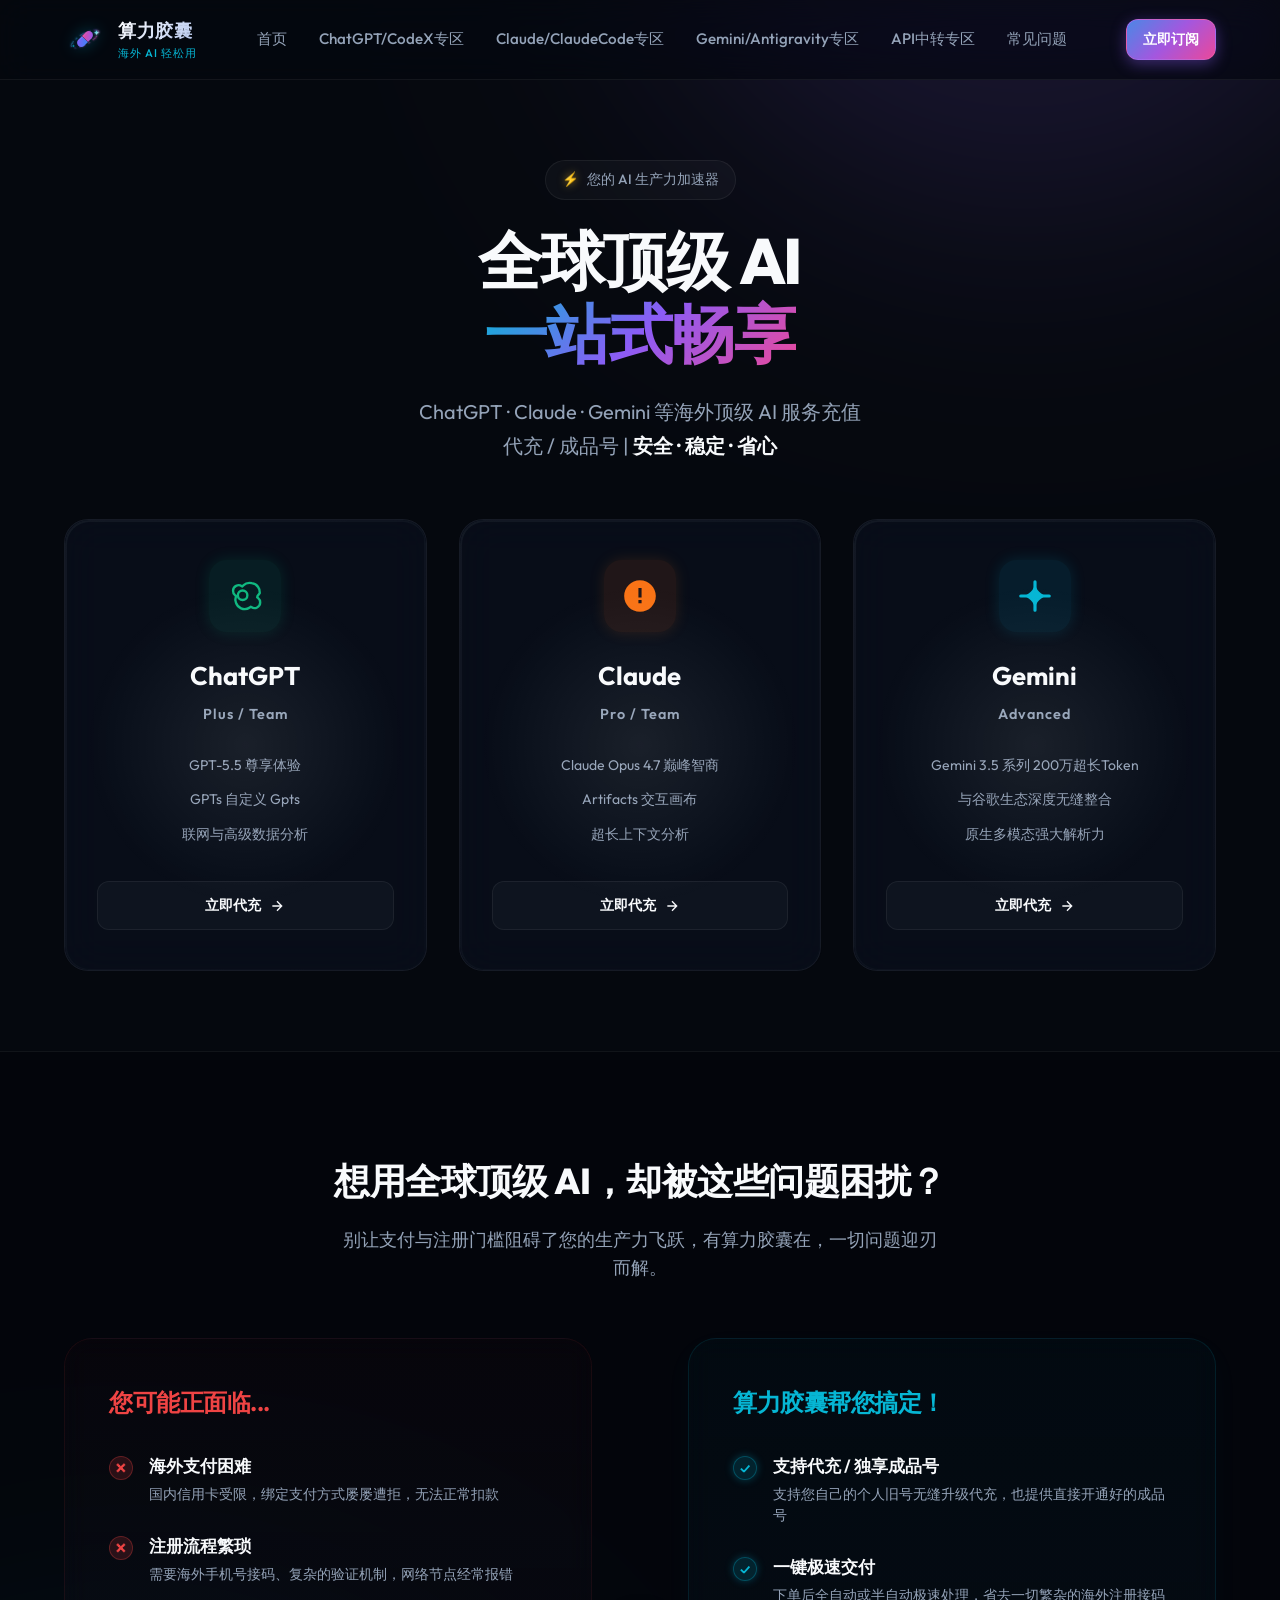
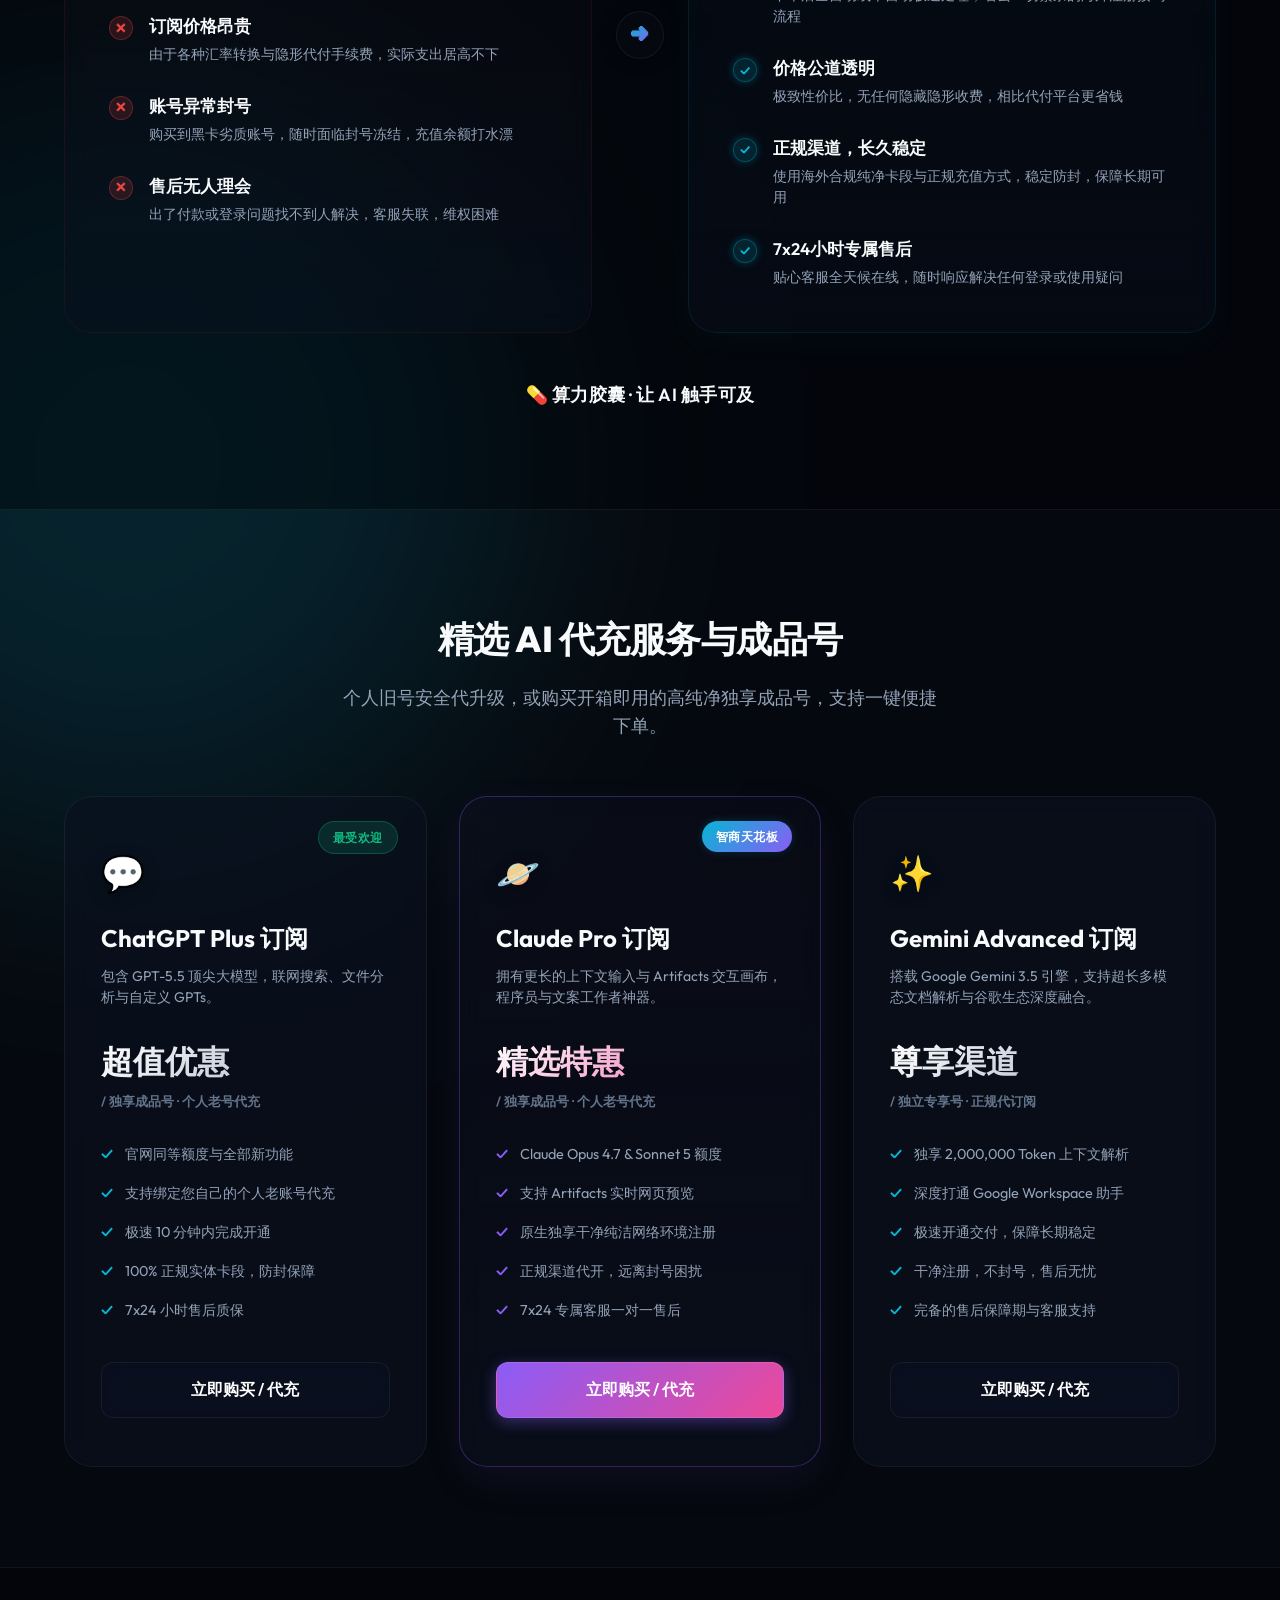
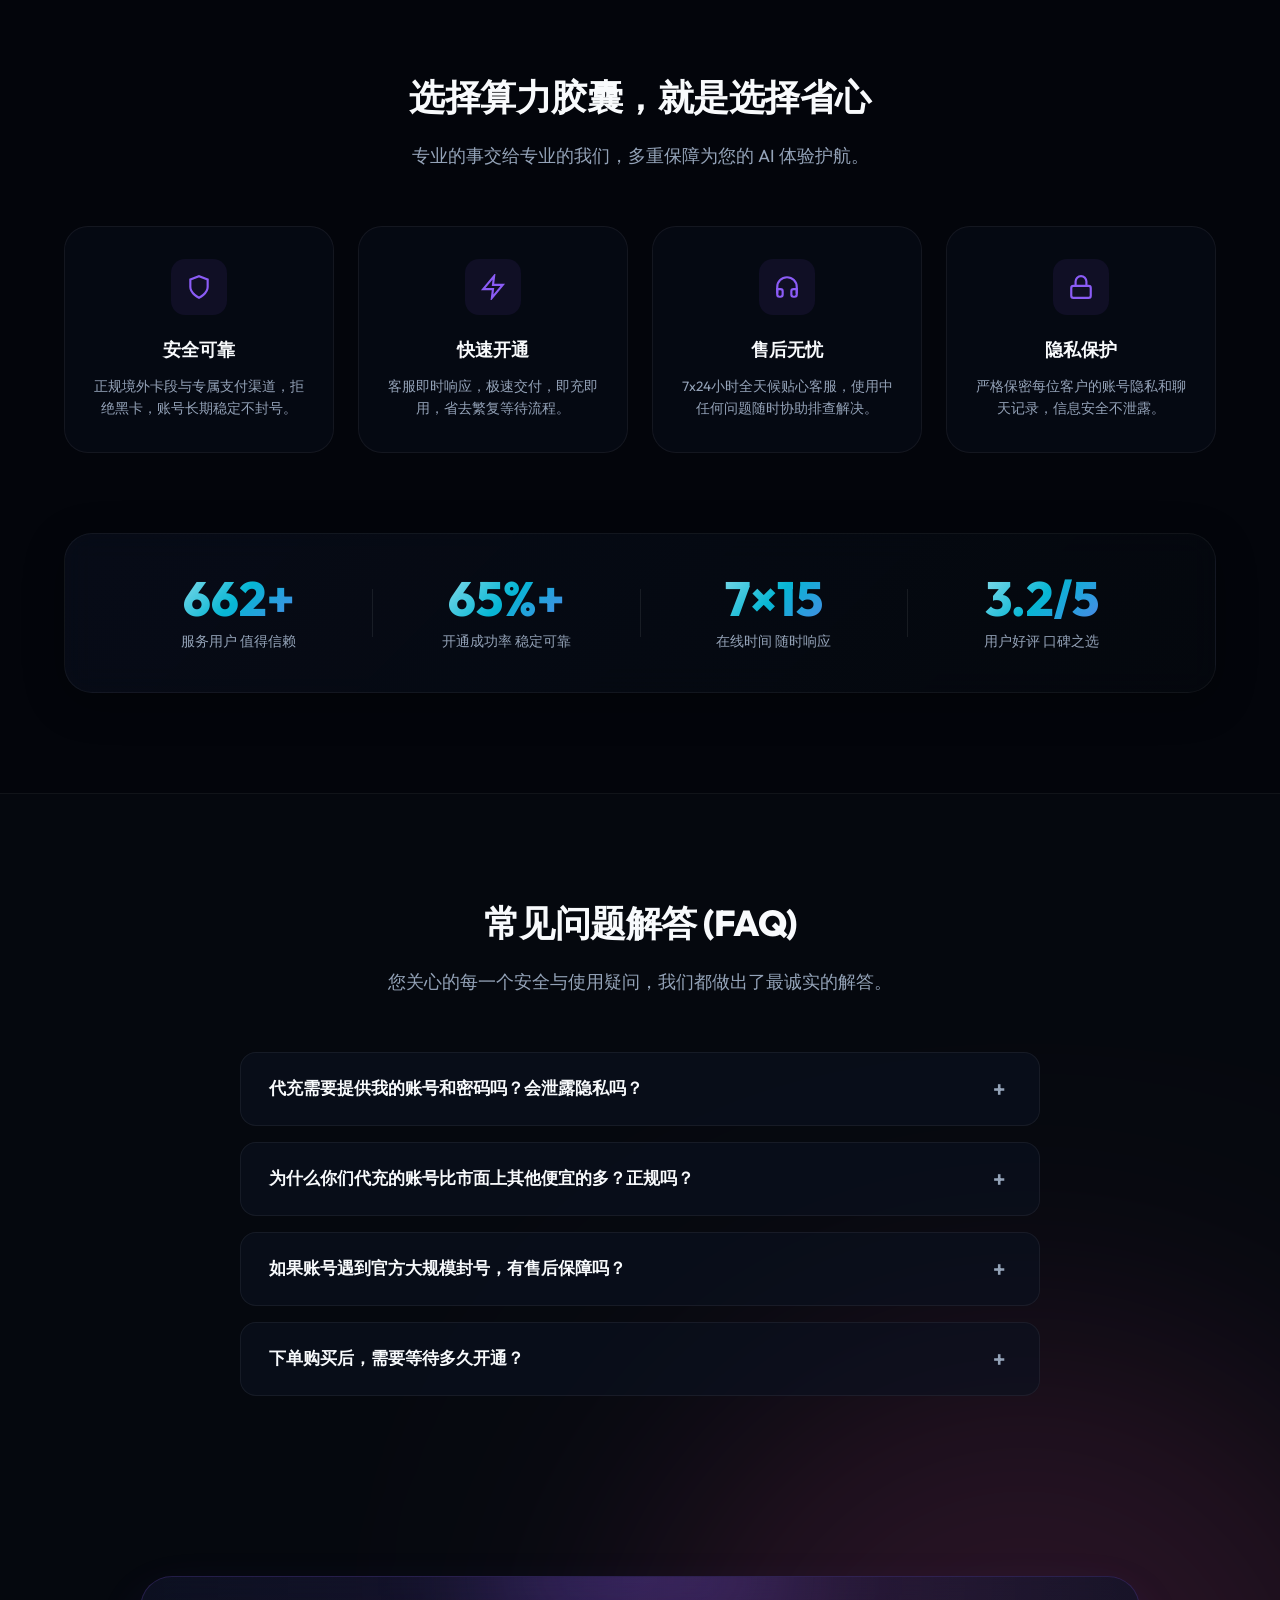
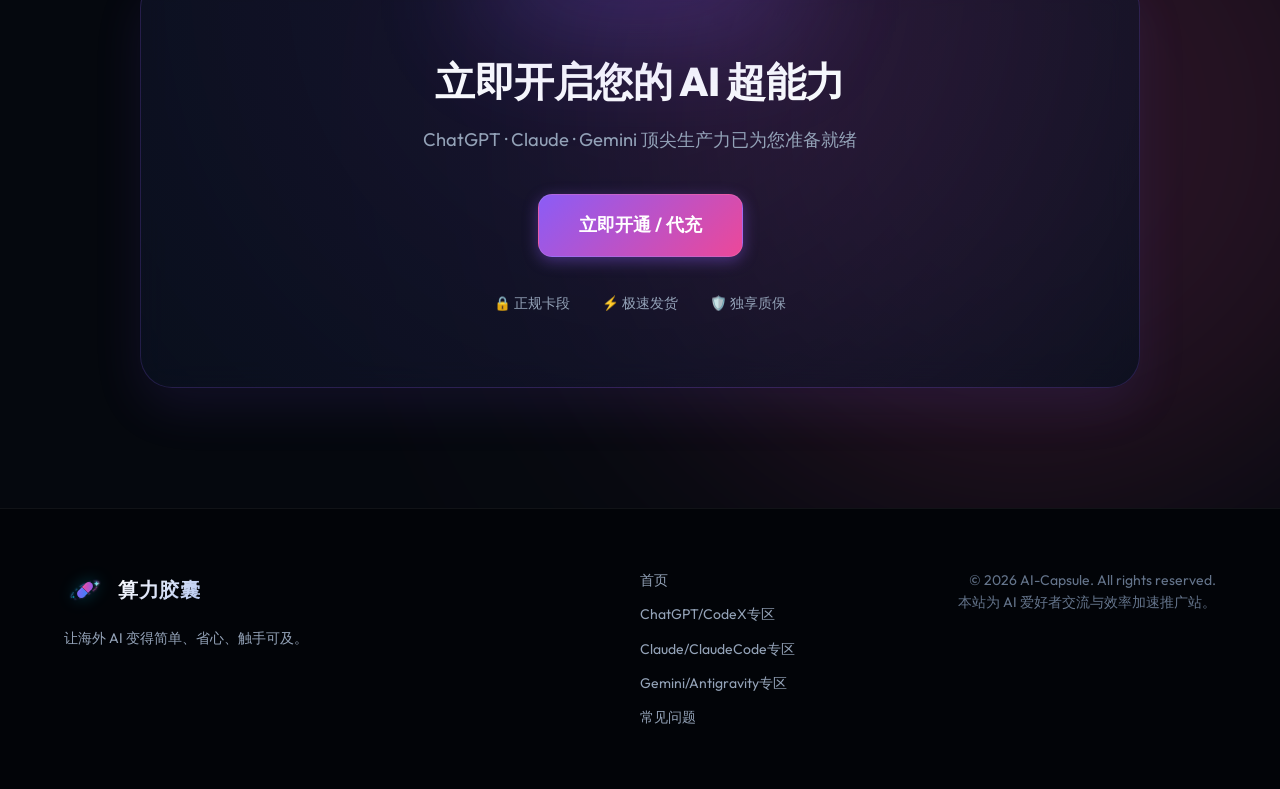
==== commit 5934089a: "feat: add api-relay.html and update project sitemap and navigation links" ====
--- a/index.html
+++ b/index.html
@@ -112,6 +112,7 @@
         <a href="chatgpt-codex.html" class="nav-link">ChatGPT/CodeX专区</a>
         <a href="claude-claudecode.html" class="nav-link">Claude/ClaudeCode专区</a>
         <a href="gemini-antigravity.html" class="nav-link">Gemini/Antigravity专区</a>
+        <a href="api-relay.html" class="nav-link">API中转专区</a>
         <a href="index.html#faq" class="nav-link">常见问题</a>
       </nav>
       <div class="header-actions">
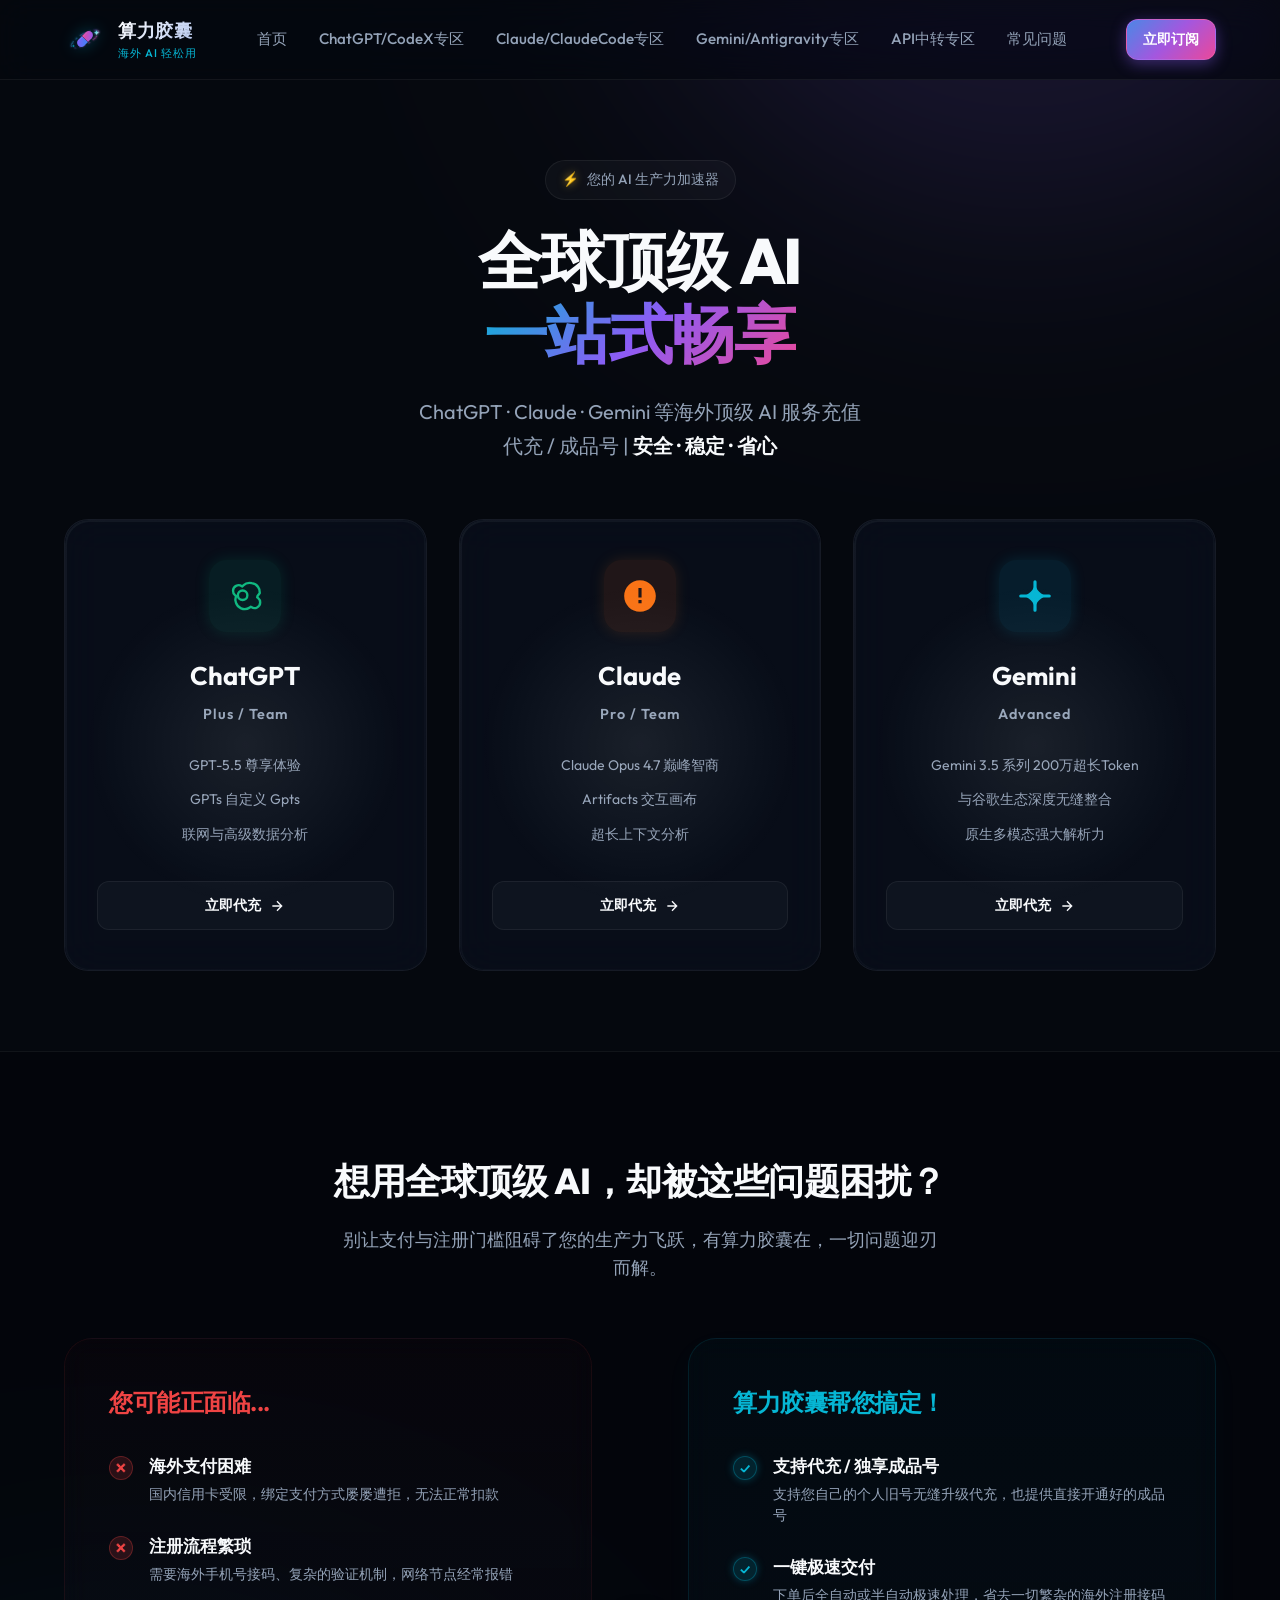
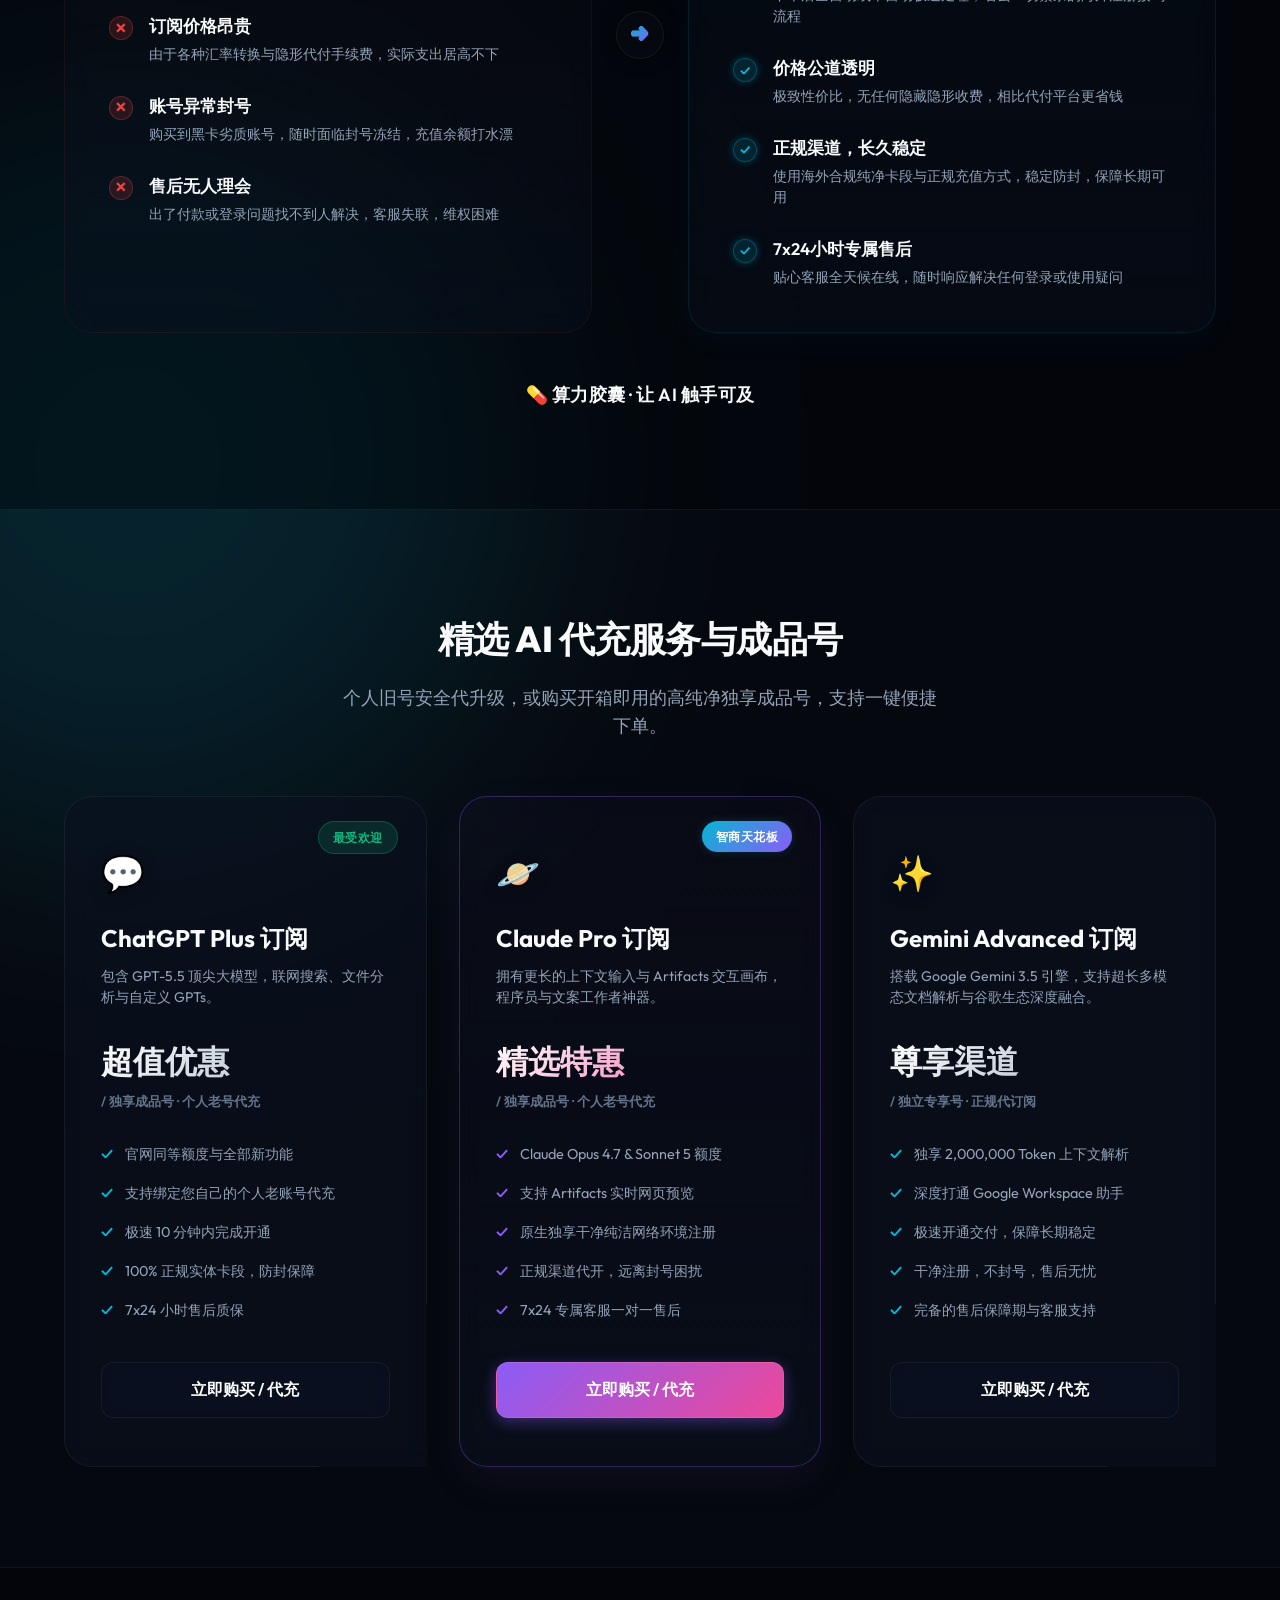
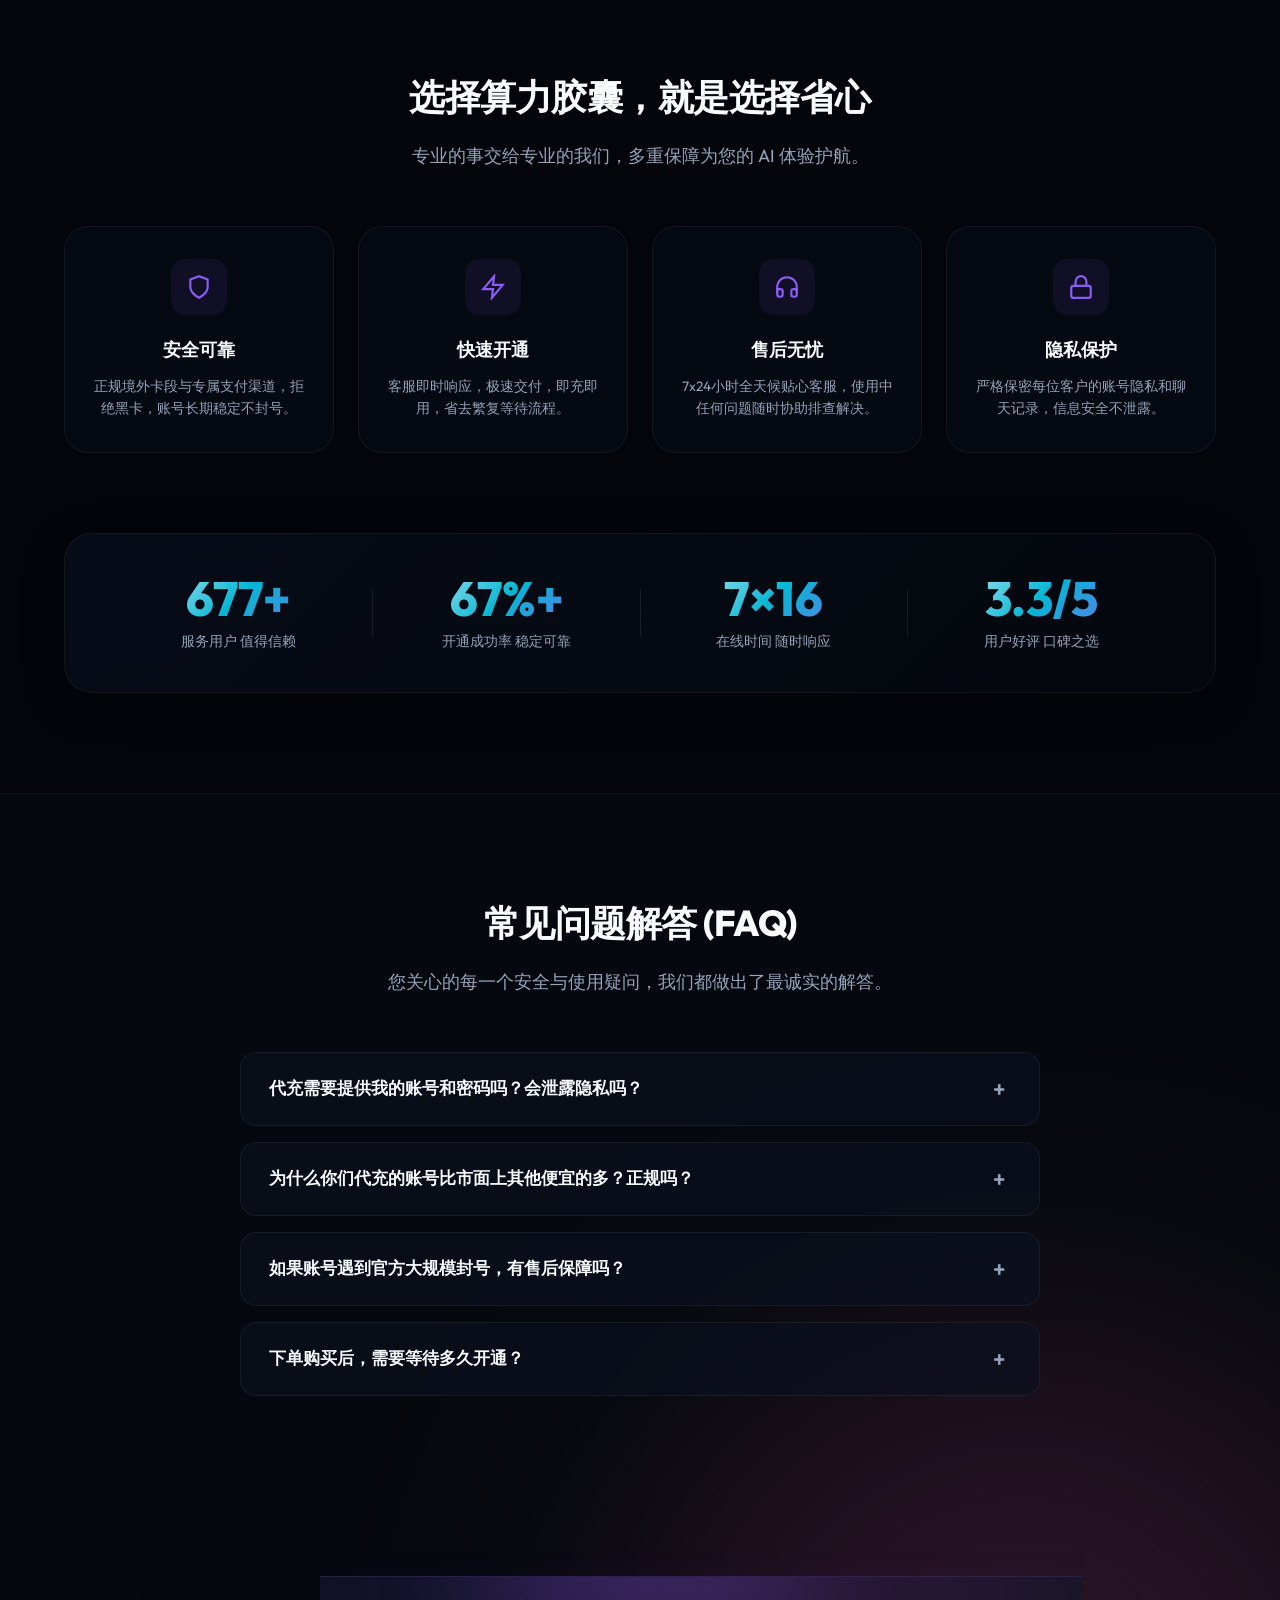
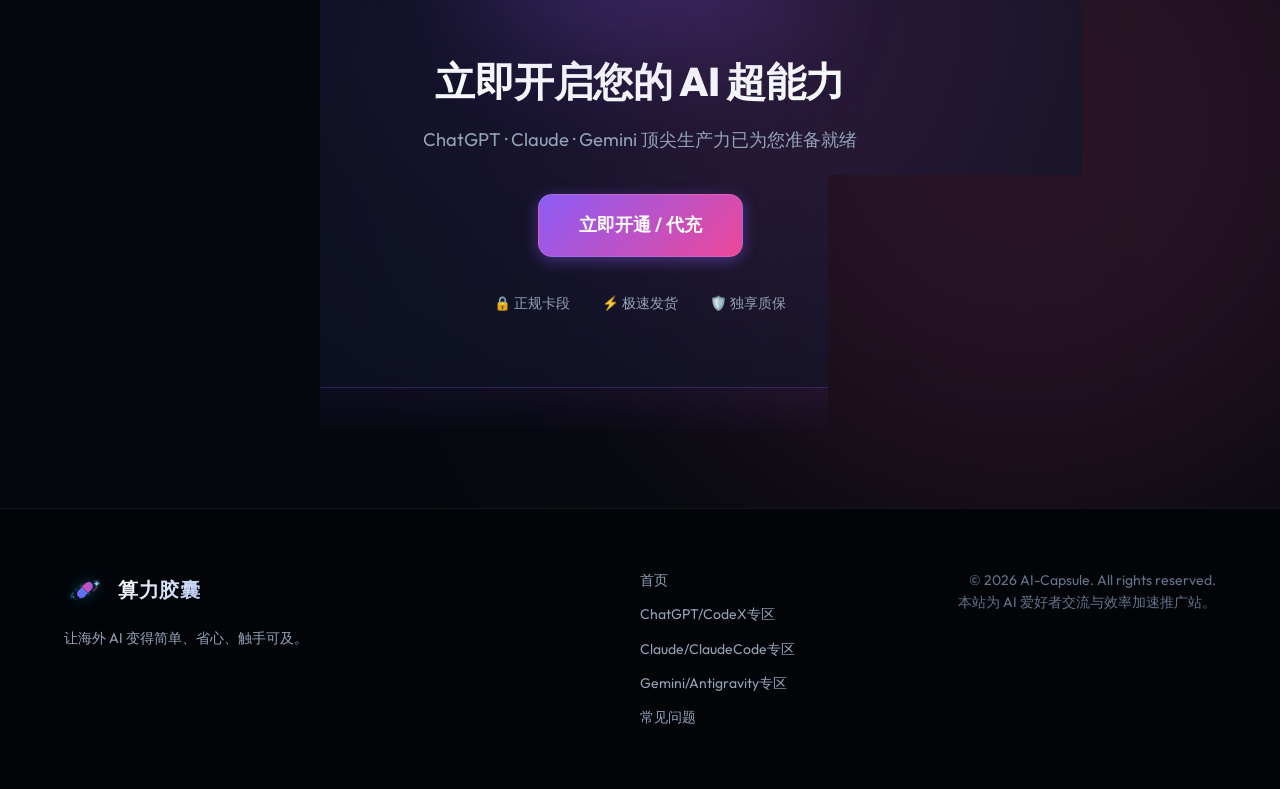
==== commit 6a51ed37: "chore: migrate site domain from capai.gongsi.one to ai.gongsi.one across configuration and HTML file" ====
--- a/index.html
+++ b/index.html
@@ -6,22 +6,22 @@
   <title>算力胶囊 - 全球顶级 AI 一站式代充与订阅服务 | Claude 购买、ChatGPT Plus 代充、Gemini Advanced、CodeX 购买、Antigravity 账号购买</title>
   <meta name="description" content="算力胶囊致力于为国内用户提供稳定、安全、省心的海外 AI 账号代充与成品号订阅服务。支持 Claude 购买、ChatGPT Plus 代充、Gemini Advanced 订阅，以及 CodeX 购买与 Antigravity 账号购买，正规合规卡段，极速交付。">
   <meta name="keywords" content="算力胶囊, Claude 购买, CodeX 购买, Antigravity 账号购买, ChatGPT Plus代充, Gemini Advanced, AI代充, OpenAI成品号, 独享账号">
-  <link rel="canonical" href="https://capai.gongsi.one/">
+  <link rel="canonical" href="https://ai.gongsi.one/">
   <meta name="google-site-verification" content="40HwvsbIyEmHrTgO-IqGjqttk_hPKlVkcfGM-utHeZg" />
   
   <!-- Open Graph / Facebook -->
   <meta property="og:type" content="website">
-  <meta property="og:url" content="https://capai.gongsi.one/">
+  <meta property="og:url" content="https://ai.gongsi.one/">
   <meta property="og:title" content="算力胶囊 - 全球顶级 AI 一站式代充与订阅服务 | Claude 购买、ChatGPT Plus 代充、Gemini Advanced">
   <meta property="og:description" content="算力胶囊致力于为国内用户提供稳定、安全、省心的海外 AI 账号代充与成品号订阅服务。支持 Claude 购买、ChatGPT Plus 代充、Gemini Advanced 订阅，以及 CodeX 购买与 Antigravity 账号购买，正规合规卡段，极速交付。">
-  <meta property="og:image" content="https://capai.gongsi.one/images/logo.svg">
+  <meta property="og:image" content="https://ai.gongsi.one/images/logo.svg">
 
   <!-- Twitter -->
   <meta property="twitter:card" content="summary_large_image">
-  <meta property="twitter:url" content="https://capai.gongsi.one/">
+  <meta property="twitter:url" content="https://ai.gongsi.one/">
   <meta property="twitter:title" content="算力胶囊 - 全球顶级 AI 一站式代充与订阅服务 | Claude 购买、ChatGPT Plus 代充、Gemini Advanced">
   <meta property="twitter:description" content="算力胶囊致力于为国内用户提供稳定、安全、省心的海外 AI 账号代充与成品号订阅服务。支持 Claude 购买、ChatGPT Plus 代充、Gemini Advanced 订阅，以及 CodeX 购买与 Antigravity 账号购买，正规合规卡段，极速交付。">
-  <meta property="twitter:image" content="https://capai.gongsi.one/images/logo.svg">
+  <meta property="twitter:image" content="https://ai.gongsi.one/images/logo.svg">
 
   <!-- JSON-LD 结构化数据 -->
   <script type="application/ld+json">
@@ -29,10 +29,10 @@
     "@context": "https://schema.org",
     "@type": "WebSite",
     "name": "算力胶囊",
-    "url": "https://capai.gongsi.one/",
+    "url": "https://ai.gongsi.one/",
     "potentialAction": {
       "@type": "SearchAction",
-      "target": "https://capai.gongsi.one/?q={search_term_string}",
+      "target": "https://ai.gongsi.one/?q={search_term_string}",
       "query-input": "required name=search_term_string"
     }
   }
@@ -599,3 +599,4 @@
   <script src="js/main.js"></script>
 </body>
 </html>
+
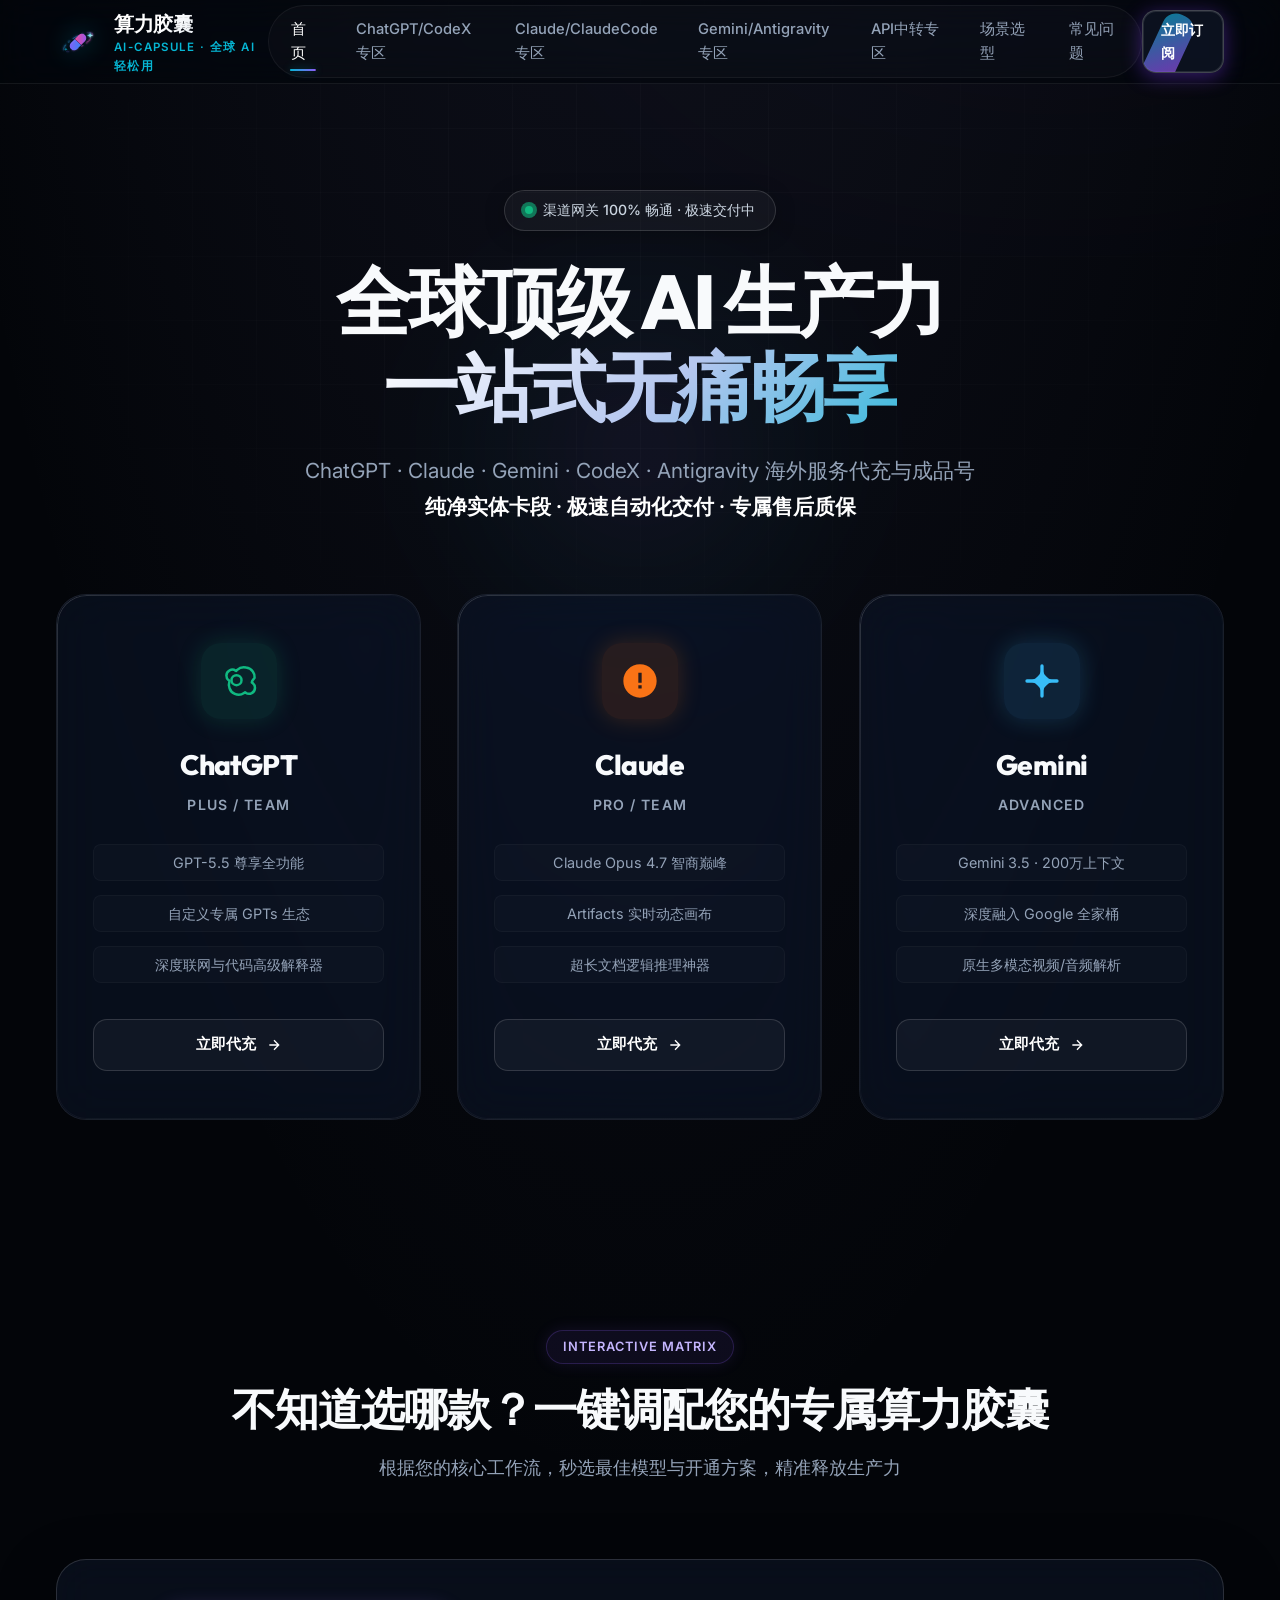
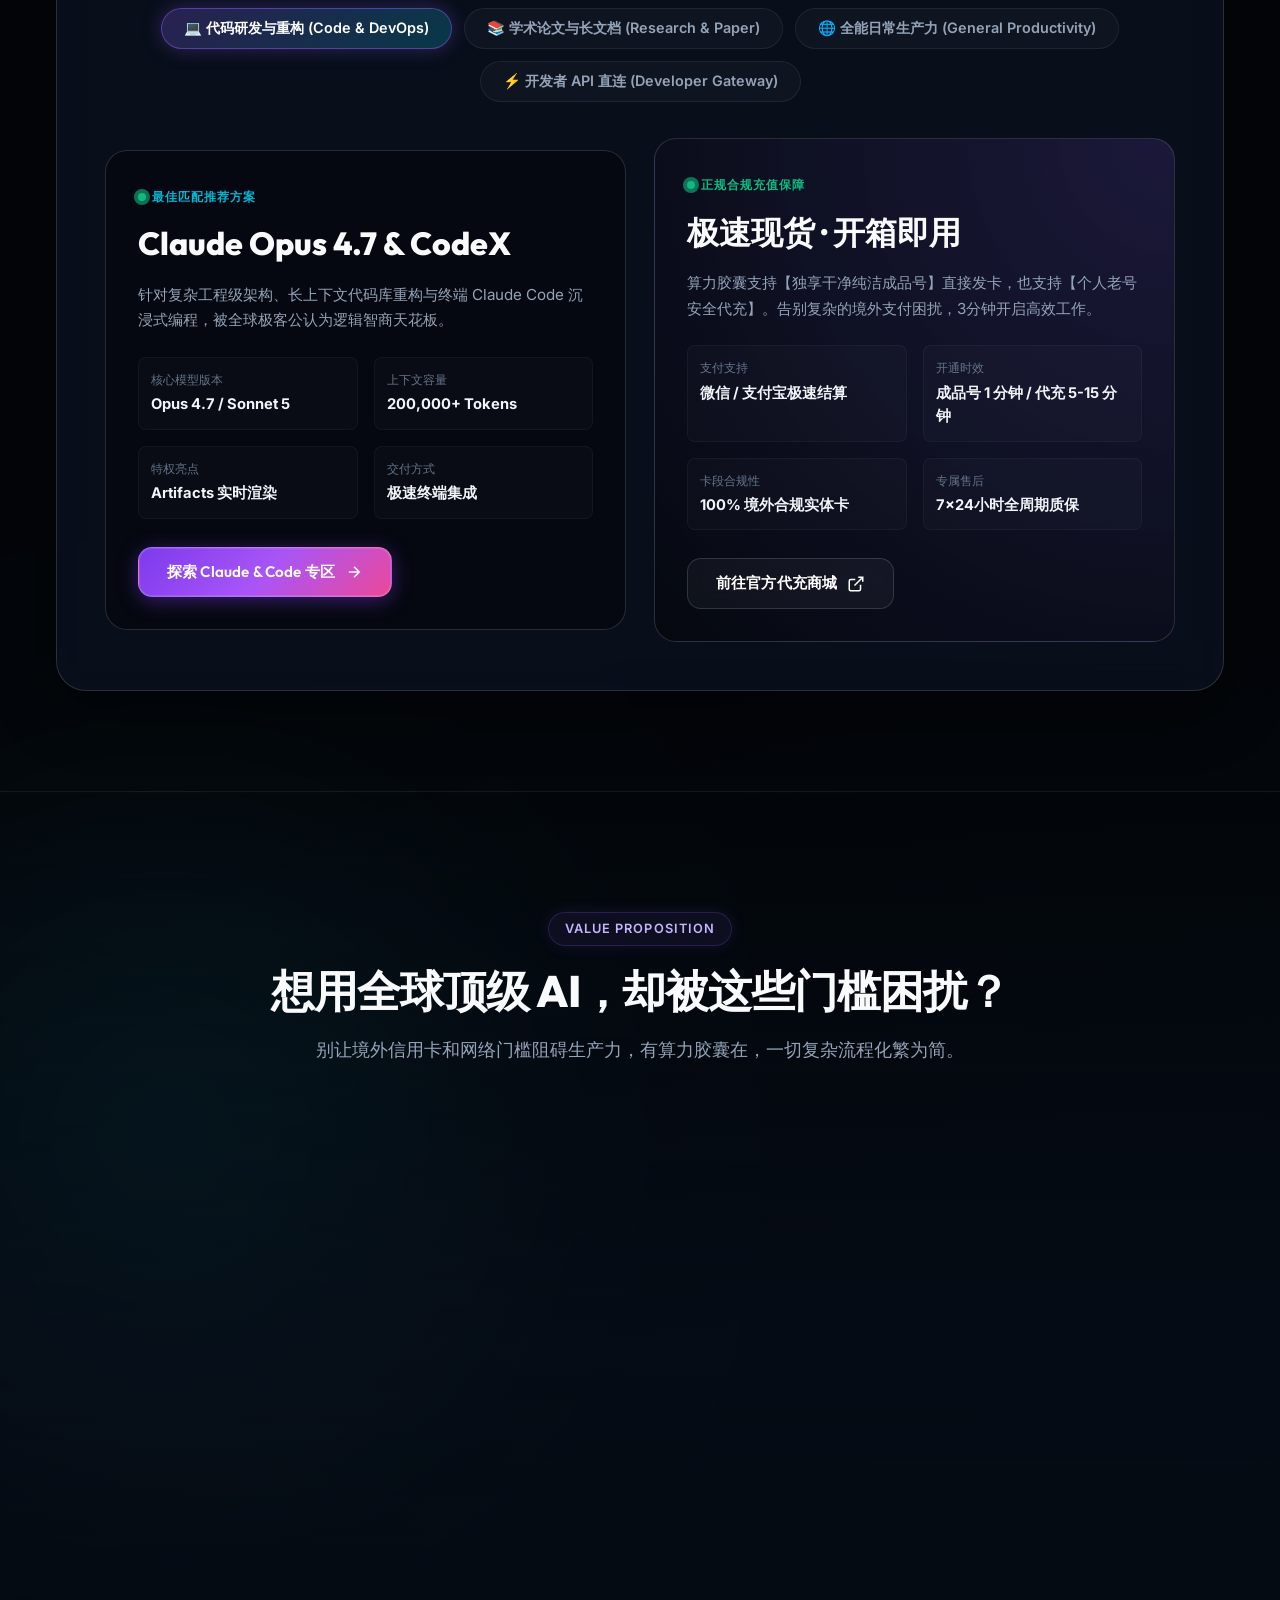
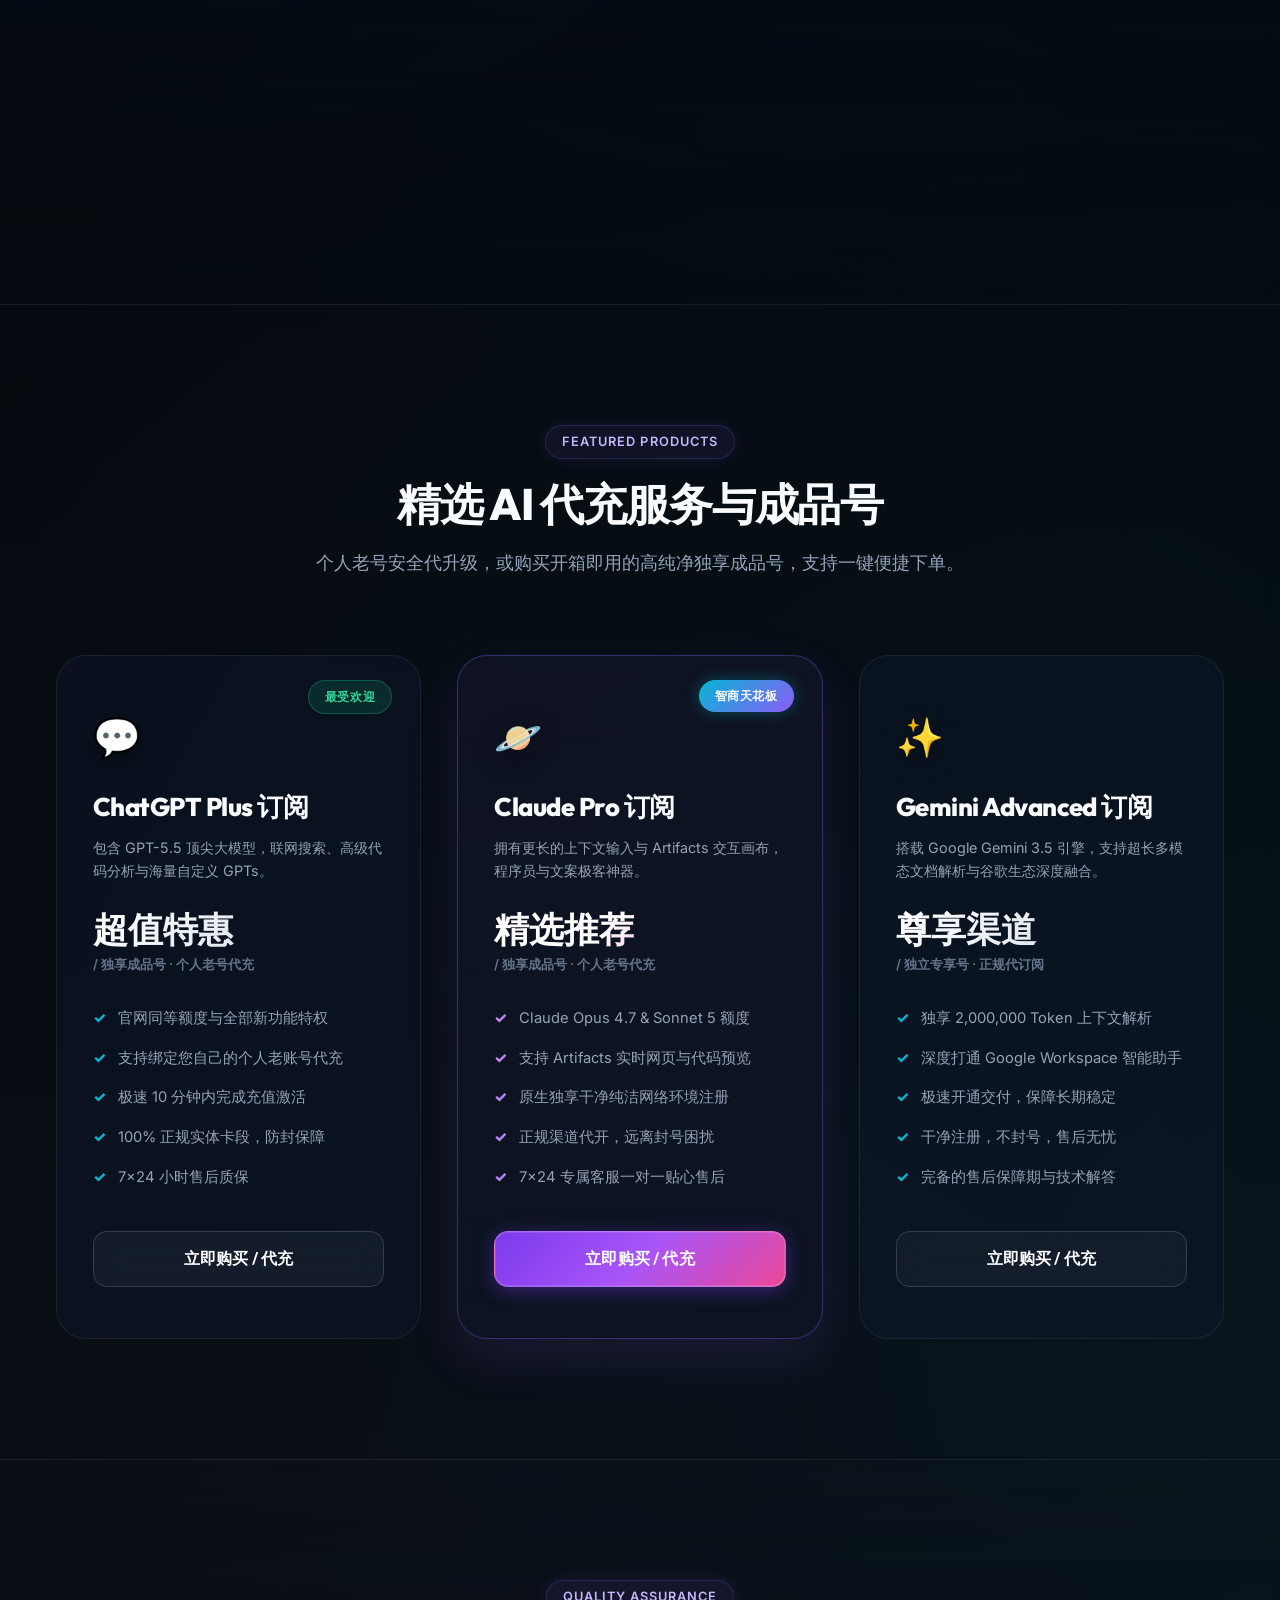
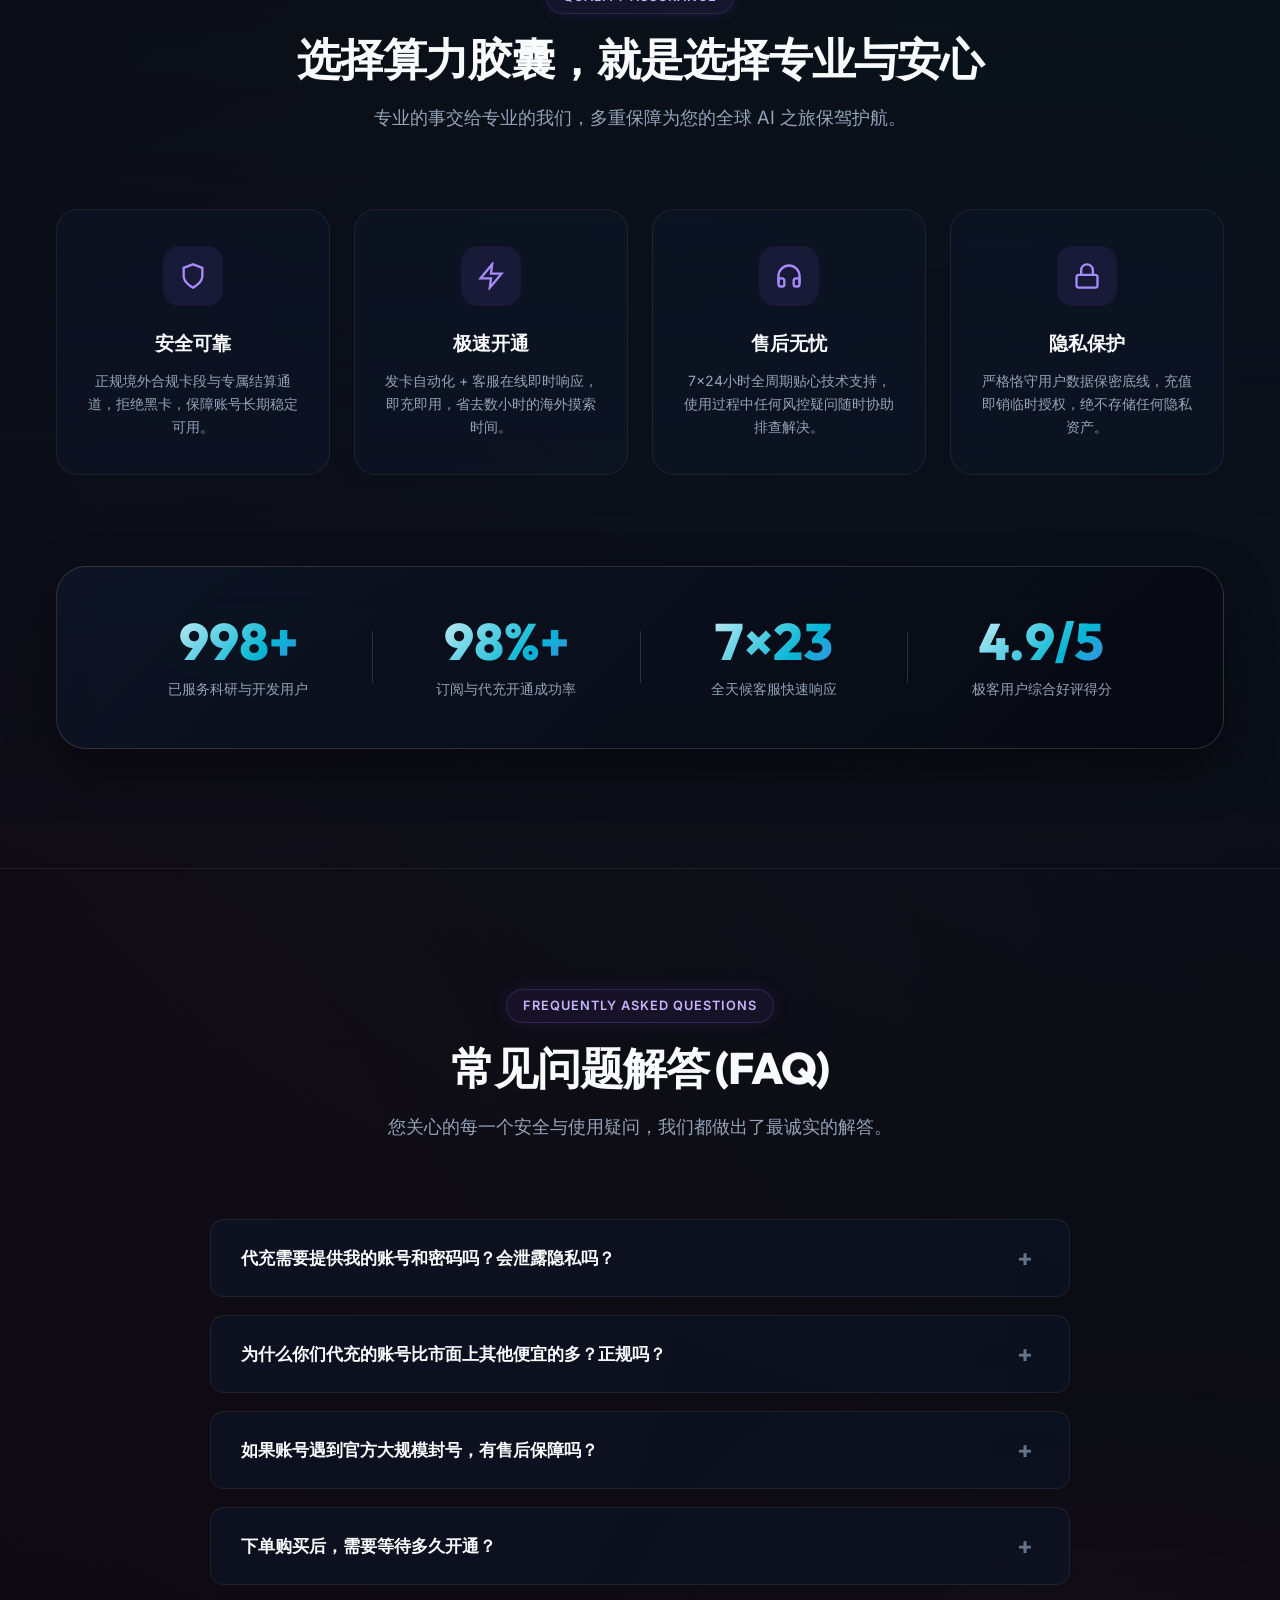
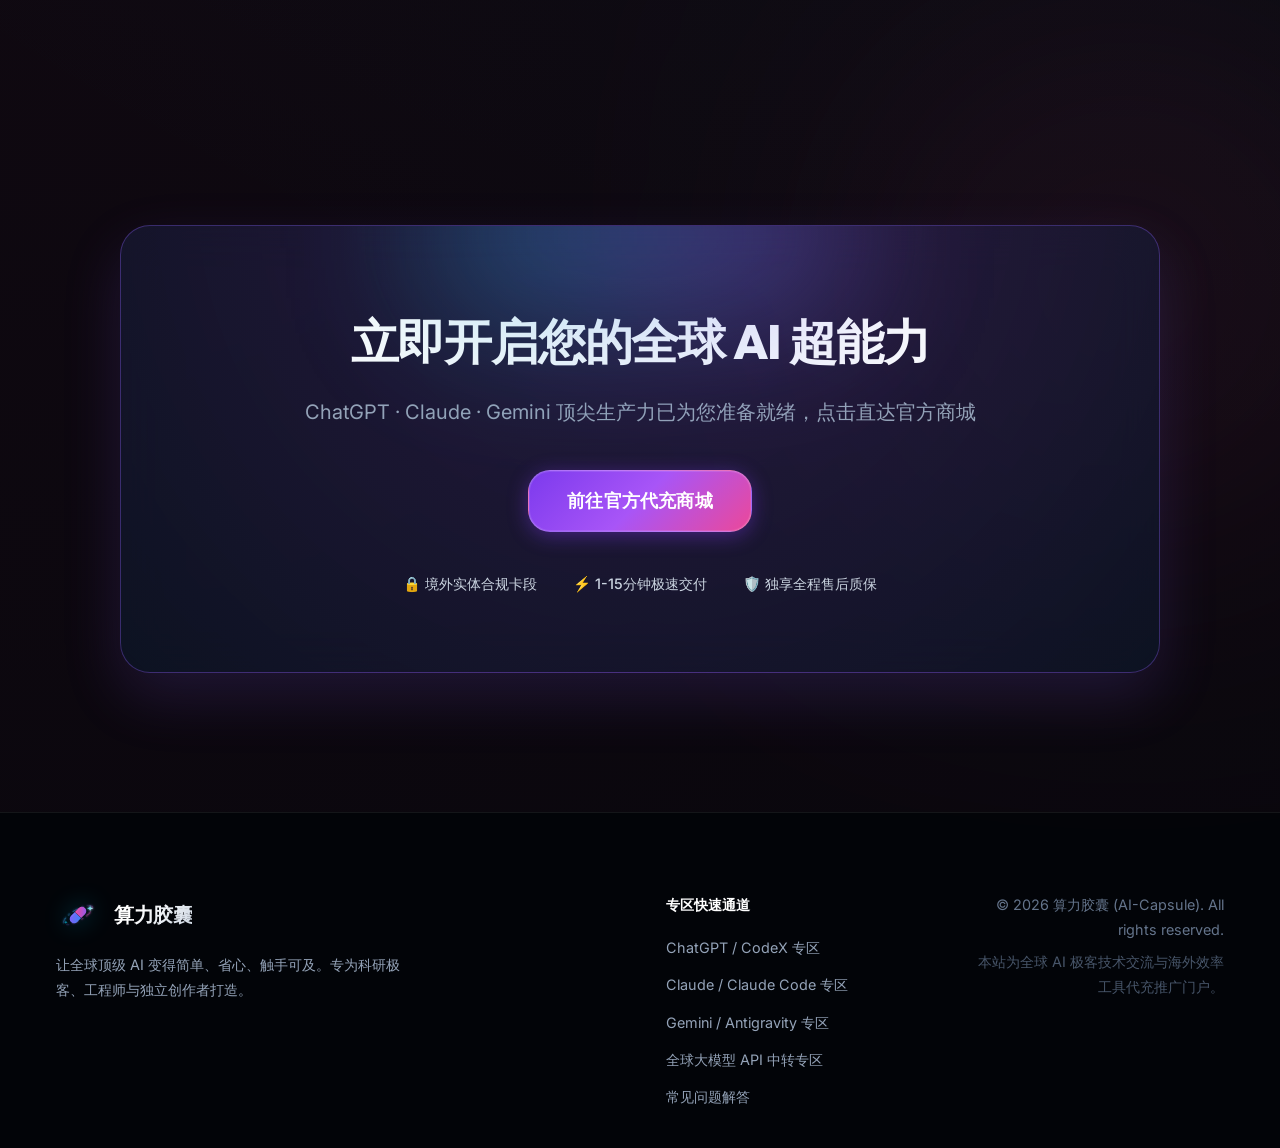
==== commit 0bdfcc31: "refactor: extract styles and logic into dedicated CSS and JS files across all HTML pages" ====
--- a/index.html
+++ b/index.html
@@ -81,7 +81,7 @@
   <!-- Google Fonts -->
   <link rel="preconnect" href="https://fonts.googleapis.com">
   <link rel="preconnect" href="https://fonts.gstatic.com" crossorigin>
-  <link href="https://fonts.googleapis.com/css2?family=Inter:wght@300;400;500;600;700;800&family=Outfit:wght@300;400;500;600;700;800&display=swap" rel="stylesheet">
+  <link href="https://fonts.googleapis.com/css2?family=Inter:wght@300;400;500;600;700;800&family=Outfit:wght@400;500;600;700;800;900&display=swap" rel="stylesheet">
   
   <!-- CSS 样式引入 -->
   <link rel="preload" href="css/style.css" as="style">
@@ -92,7 +92,8 @@
 </head>
 <body>
 
-  <!-- 背景流光与粒子微光氛围 -->
+  <!-- 几何网格极客背景与流光光晕 -->
+  <div class="cyber-grid-overlay"></div>
   <div class="bg-glow bg-glow-1"></div>
   <div class="bg-glow bg-glow-2"></div>
   <div class="bg-glow bg-glow-3"></div>
@@ -100,11 +101,11 @@
   <!-- 顶部导航栏 -->
   <header class="header">
     <div class="container header-container">
-      <a href="#" class="logo">
+      <a href="index.html" class="logo">
         <img src="images/logo.svg" alt="算力胶囊 Logo" class="logo-img">
         <div class="logo-text">
           <span class="logo-title">算力胶囊</span>
-          <span class="logo-subtitle">海外 AI 轻松用</span>
+          <span class="logo-subtitle">AI-Capsule · 全球 AI 轻松用</span>
         </div>
       </a>
       <nav class="nav-menu">
@@ -113,6 +114,7 @@
         <a href="claude-claudecode.html" class="nav-link">Claude/ClaudeCode专区</a>
         <a href="gemini-antigravity.html" class="nav-link">Gemini/Antigravity专区</a>
         <a href="api-relay.html" class="nav-link">API中转专区</a>
+        <a href="index.html#matrix" class="nav-link">场景选型</a>
         <a href="index.html#faq" class="nav-link">常见问题</a>
       </nav>
       <div class="header-actions">
@@ -133,28 +135,28 @@
   <section id="hero" class="hero-section">
     <div class="container hero-container">
       <div class="hero-content animate-fade-in">
+        <!-- 实时在线脉冲状态徽标 -->
         <div class="badge-capsule">
-          <span class="badge-icon">⚡</span>
-          <span>您的 AI 生产力加速器</span>
+          <span class="beacon-dot"></span>
+          <span>渠道网关 100% 畅通 · 极速交付中</span>
         </div>
         <h1 class="hero-title">
-          全球顶级 AI<br>
-          <span class="gradient-text">一站式畅享</span>
+          全球顶级 AI 生产力<br>
+          <span class="gradient-text">一站式无痛畅享</span>
         </h1>
         <p class="hero-desc">
-          ChatGPT · Claude · Gemini 等海外顶级 AI 服务充值<br>
-          代充 / 成品号 | <strong>安全 · 稳定 · 省心</strong>
+          ChatGPT · Claude · Gemini · CodeX · Antigravity 海外服务代充与成品号<br>
+          <strong>纯净实体卡段 · 极速自动化交付 · 专属售后质保</strong>
         </p>
       </div>
 
-      <!-- 三大 AI 模型展示卡片 (3D 悬浮视差) -->
+      <!-- 三大 AI 模型展示卡片 (3D 悬浮视差与探照灯反射) -->
       <div class="hero-cards-grid">
         <!-- ChatGPT 卡片 -->
         <div class="model-card card-chatgpt" data-tilt>
           <div class="card-glow"></div>
           <div class="card-content">
             <div class="model-logo-wrapper">
-              <!-- ChatGPT SVG Logo -->
               <svg class="model-logo" viewBox="0 0 24 24" fill="none" xmlns="http://www.w3.org/2000/svg">
                 <path d="M21.36 10.1a5.62 5.62 0 0 0-1.07-3.8 5.6 5.6 0 0 0-4.04-2.4 5.72 5.72 0 0 0-5.32 1.45L10.3 6l-.28-.16a3.52 3.52 0 0 0-3.66-.23 3.55 3.55 0 0 0-1.92 3.1 3.52 3.52 0 0 0 1.25 2.76l.66.49-.12.44a5.61 5.61 0 0 0 .1 3.96 5.6 5.6 0 0 0 3.18 3.4 5.72 5.72 0 0 0 5.51-.55l.62-.42.36.2a3.52 3.52 0 0 0 3.66.24 3.55 3.55 0 0 0 1.93-3.1 3.52 3.52 0 0 0-1.25-2.76l-.66-.49.12-.44c.05-.14.1-.28.12-.42z" stroke="currentColor" stroke-width="1.5" stroke-linecap="round" stroke-linejoin="round"/>
                 <path d="M7.5 11.5a3 3 0 1 1 6 0 3 3 0 0 1-6 0z" stroke="currentColor" stroke-width="1.5"/>
@@ -163,9 +165,9 @@
             <h3 class="model-name">ChatGPT</h3>
             <p class="model-tier">Plus / Team</p>
             <div class="model-features">
-              <span>GPT-5.5 尊享体验</span>
-              <span>GPTs 自定义 Gpts</span>
-              <span>联网与高级数据分析</span>
+              <span>GPT-5.5 尊享全功能</span>
+              <span>自定义专属 GPTs 生态</span>
+              <span>深度联网与代码高级解释器</span>
             </div>
             <a href="https://pay.ldxp.cn/shop/CapAI" target="_blank" rel="noopener noreferrer" class="model-btn" title="立即代充 ChatGPT Plus / Team">
               <span>立即代充</span>
@@ -181,7 +183,6 @@
           <div class="card-glow"></div>
           <div class="card-content">
             <div class="model-logo-wrapper">
-              <!-- Claude SVG Logo -->
               <svg class="model-logo" viewBox="0 0 24 24" fill="currentColor" xmlns="http://www.w3.org/2000/svg">
                 <path d="M12 2C6.48 2 2 6.48 2 12s4.48 10 10 10 10-4.48 10-10S17.52 2 12 2zm1 14.5h-2v-2h2v2zm0-3.5h-2V7h2v6z"/>
               </svg>
@@ -189,9 +190,9 @@
             <h3 class="model-name">Claude</h3>
             <p class="model-tier">Pro / Team</p>
             <div class="model-features">
-              <span>Claude Opus 4.7 巅峰智商</span>
-              <span>Artifacts 交互画布</span>
-              <span>超长上下文分析</span>
+              <span>Claude Opus 4.7 智商巅峰</span>
+              <span>Artifacts 实时动态画布</span>
+              <span>超长文档逻辑推理神器</span>
             </div>
             <a href="https://pay.ldxp.cn/shop/CapAI" target="_blank" rel="noopener noreferrer" class="model-btn" title="立即代充 Claude Pro / Team">
               <span>立即代充</span>
@@ -207,7 +208,6 @@
           <div class="card-glow"></div>
           <div class="card-content">
             <div class="model-logo-wrapper">
-              <!-- Gemini SVG Logo -->
               <svg class="model-logo" viewBox="0 0 24 24" fill="none" xmlns="http://www.w3.org/2000/svg">
                 <path d="M12 3v18M3 12h18" stroke="currentColor" stroke-width="2" stroke-linecap="round"/>
                 <path d="M12 3c0 4.97-4.03 9-9 9 4.97 0 9 4.03 9 9 0-4.97 4.03-9 9-9-4.97 0-9-4.03-9-9z" fill="currentColor"/>
@@ -216,9 +216,9 @@
             <h3 class="model-name">Gemini</h3>
             <p class="model-tier">Advanced</p>
             <div class="model-features">
-              <span>Gemini 3.5 系列 200万超长Token</span>
-              <span>与谷歌生态深度无缝整合</span>
-              <span>原生多模态强大解析力</span>
+              <span>Gemini 3.5 · 200万上下文</span>
+              <span>深度融入 Google 全家桶</span>
+              <span>原生多模态视频/音频解析</span>
             </div>
             <a href="https://pay.ldxp.cn/shop/CapAI" target="_blank" rel="noopener noreferrer" class="model-btn" title="立即代充 Gemini Advanced">
               <span>立即代充</span>
@@ -232,101 +232,183 @@
     </div>
   </section>
 
+  <!-- 原创互动组件：AI 生产力胶囊矩阵 · 场景选型交互器 -->
+  <section id="matrix" class="matrix-section">
+    <div class="container">
+      <div class="section-header animate-scroll-fade">
+        <div class="section-tag">Interactive Matrix</div>
+        <h2 class="section-title">不知道选哪款？一键调配您的专属算力胶囊</h2>
+        <p class="section-desc">根据您的核心工作流，秒选最佳模型与开通方案，精准释放生产力</p>
+      </div>
+
+      <div class="matrix-wrapper animate-scroll-fade">
+        <!-- 场景筛选 Chip 按钮 -->
+        <div class="matrix-filters">
+          <button class="filter-chip active" data-type="code">💻 代码研发与重构 (Code & DevOps)</button>
+          <button class="filter-chip" data-type="research">📚 学术论文与长文档 (Research & Paper)</button>
+          <button class="filter-chip" data-type="general">🌐 全能日常生产力 (General Productivity)</button>
+          <button class="filter-chip" data-type="api">⚡ 开发者 API 直连 (Developer Gateway)</button>
+        </div>
+
+        <div class="matrix-display">
+          <!-- 左侧预览展示卡 -->
+          <div class="matrix-preview-card">
+            <div class="matrix-badge-live">
+              <span class="beacon-dot"></span>
+              <span>最佳匹配推荐方案</span>
+            </div>
+            <h3 class="matrix-model-title" id="matrix-title">Claude Opus 4.7 & CodeX</h3>
+            <p class="matrix-model-desc" id="matrix-desc">针对复杂工程级架构、长上下文代码库重构与终端 Claude Code 沉浸式编程，被全球极客公认为逻辑智商天花板。</p>
+            
+            <div class="matrix-specs-grid">
+              <div class="matrix-spec-item">
+                <div class="matrix-spec-label">核心模型版本</div>
+                <div class="matrix-spec-val" id="matrix-p1">Opus 4.7 / Sonnet 5</div>
+              </div>
+              <div class="matrix-spec-item">
+                <div class="matrix-spec-label">上下文容量</div>
+                <div class="matrix-spec-val" id="matrix-p2">200,000+ Tokens</div>
+              </div>
+              <div class="matrix-spec-item">
+                <div class="matrix-spec-label">特权亮点</div>
+                <div class="matrix-spec-val" id="matrix-p3">Artifacts 实时渲染</div>
+              </div>
+              <div class="matrix-spec-item">
+                <div class="matrix-spec-label">交付方式</div>
+                <div class="matrix-spec-val" id="matrix-p4">极速终端集成</div>
+              </div>
+            </div>
+
+            <a href="claude-claudecode.html" id="matrix-btn" class="btn btn-primary btn-md">
+              <span>探索 Claude & Code 专区</span>
+              <svg width="18" height="18" viewBox="0 0 24 24" fill="none" stroke="currentColor" stroke-width="2">
+                <path d="M5 12h14M12 5l7 7-7 7"/>
+              </svg>
+            </a>
+          </div>
+
+          <!-- 右侧直达商城卡片 -->
+          <div class="matrix-preview-card" style="background: radial-gradient(circle at 100% 0%, rgba(139, 92, 246, 0.15), rgba(5, 8, 14, 0.8));">
+            <div class="matrix-badge-live" style="color: var(--chatgpt-emerald);">
+              <span class="beacon-dot" style="background: #10b981;"></span>
+              <span>正规合规充值保障</span>
+            </div>
+            <h3 class="matrix-model-title">极速现货 · 开箱即用</h3>
+            <p class="matrix-model-desc">算力胶囊支持【独享干净纯洁成品号】直接发卡，也支持【个人老号安全代充】。告别复杂的境外支付困扰，3分钟开启高效工作。</p>
+            
+            <div class="matrix-specs-grid">
+              <div class="matrix-spec-item">
+                <div class="matrix-spec-label">支付支持</div>
+                <div class="matrix-spec-val">微信 / 支付宝极速结算</div>
+              </div>
+              <div class="matrix-spec-item">
+                <div class="matrix-spec-label">开通时效</div>
+                <div class="matrix-spec-val">成品号 1 分钟 / 代充 5-15 分钟</div>
+              </div>
+              <div class="matrix-spec-item">
+                <div class="matrix-spec-label">卡段合规性</div>
+                <div class="matrix-spec-val">100% 境外合规实体卡</div>
+              </div>
+              <div class="matrix-spec-item">
+                <div class="matrix-spec-label">专属售后</div>
+                <div class="matrix-spec-val">7x24小时全周期质保</div>
+              </div>
+            </div>
+
+            <a href="https://pay.ldxp.cn/shop/CapAI" target="_blank" rel="noopener noreferrer" class="btn btn-secondary btn-md">
+              <span>前往官方代充商城</span>
+              <svg width="18" height="18" viewBox="0 0 24 24" fill="none" stroke="currentColor" stroke-width="2">
+                <path d="M18 13v6a2 2 0 0 1-2 2H5a2 2 0 0 1-2-2V8a2 2 0 0 1 2-2h6M15 3h6v6M10 14L21 3"/>
+              </svg>
+            </a>
+          </div>
+        </div>
+      </div>
+    </div>
+  </section>
+
   <!-- 痛点与解决方案对比区 -->
   <section id="troubles" class="troubles-section">
     <div class="container">
       <div class="section-header animate-scroll-fade">
-        <h2 class="section-title">想用全球顶级 AI，却被这些问题困扰？</h2>
-        <p class="section-desc">别让支付与注册门槛阻碍了您的生产力飞跃，有算力胶囊在，一切问题迎刃而解。</p>
+        <div class="section-tag">Value Proposition</div>
+        <h2 class="section-title">想用全球顶级 AI，却被这些门槛困扰？</h2>
+        <p class="section-desc">别让境外信用卡和网络门槛阻碍生产力，有算力胶囊在，一切复杂流程化繁为简。</p>
       </div>
 
       <div class="contrast-wrapper animate-scroll-fade">
         <!-- 困扰痛点 (左) -->
         <div class="contrast-box painpoints-box">
-          <h3 class="contrast-box-title">您可能正面临...</h3>
+          <h3 class="contrast-box-title">传统海外订阅的痛点...</h3>
           <ul class="contrast-list">
             <li class="contrast-item">
               <span class="icon-indicator err">✕</span>
               <div class="contrast-text">
-                <h4>海外支付困难</h4>
-                <p>国内信用卡受限，绑定支付方式屡屡遭拒，无法正常扣款</p>
+                <h4>海外支付门槛极高</h4>
+                <p>国内双币信用卡直接遭拒，各虚拟卡平台开卡费手续费层层剥皮且频繁失效</p>
               </div>
             </li>
             <li class="contrast-item">
               <span class="icon-indicator err">✕</span>
               <div class="contrast-text">
-                <h4>注册流程繁琐</h4>
-                <p>需要海外手机号接码、复杂的验证机制，网络节点经常报错</p>
+                <h4>注册接码繁琐易错</h4>
+                <p>需要海外纯净号码接码、复杂的真人风控验证，容易卡在首步无法前行</p>
               </div>
             </li>
             <li class="contrast-item">
               <span class="icon-indicator err">✕</span>
               <div class="contrast-text">
-                <h4>订阅价格昂贵</h4>
-                <p>由于各种汇率转换与隐形代付手续费，实际支出居高不下</p>
+                <h4>黑卡劣质账号易封号</h4>
+                <p>市面上低价黑卡账号充斥，使用几天即被官方封号冻结，对话记录与资金全部打水漂</p>
               </div>
             </li>
             <li class="contrast-item">
               <span class="icon-indicator err">✕</span>
               <div class="contrast-text">
-                <h4>账号异常封号</h4>
-                <p>购买到黑卡劣质账号，随时面临封号冻结，充值余额打水漂</p>
-              </div>
-            </li>
-            <li class="contrast-item">
-              <span class="icon-indicator err">✕</span>
-              <div class="contrast-text">
-                <h4>售后无人理会</h4>
-                <p>出了付款或登录问题找不到人解决，客服失联，维权困难</p>
+                <h4>问题无人售后维权难</h4>
+                <p>出了账单扣款失败或异地风控问题找不到人解决，客服失联，投诉无门</p>
               </div>
             </li>
           </ul>
         </div>
 
-        <!-- 对比中间的转换指示器 -->
+        <!-- 对比中间转换能量节点 -->
         <div class="contrast-arrow">
           <div class="arrow-pill">
             <span class="arrow-icon-neon">➜</span>
           </div>
         </div>
 
-        <!-- 我们的解决方案 (右) -->
+        <!-- 算力胶囊解决方案 (右) -->
         <div class="contrast-box solutions-box">
-          <h3 class="contrast-box-title">算力胶囊帮您搞定！</h3>
+          <h3 class="contrast-box-title">算力胶囊为您全部搞定！</h3>
           <ul class="contrast-list">
             <li class="contrast-item">
               <span class="icon-indicator ok">✓</span>
               <div class="contrast-text">
-                <h4>支持代充 / 独享成品号</h4>
-                <p>支持您自己的个人旧号无缝升级代充，也提供直接开通好的成品号</p>
+                <h4>支持代充 / 独享成品号双轨制</h4>
+                <p>支持您现有的个人老账号安全代升级，亦提供干净原生独享成品号即买即用</p>
               </div>
             </li>
             <li class="contrast-item">
               <span class="icon-indicator ok">✓</span>
               <div class="contrast-text">
-                <h4>一键极速交付</h4>
-                <p>下单后全自动或半自动极速处理，省去一切繁杂的海外注册接码流程</p>
+                <h4>正规机构实体卡段 · 稳定防封</h4>
+                <p>海外真实商业卡段批量结算，100% 走合规通道，保障账号月度续费长治久安</p>
               </div>
             </li>
             <li class="contrast-item">
               <span class="icon-indicator ok">✓</span>
               <div class="contrast-text">
-                <h4>价格公道透明</h4>
-                <p>极致性价比，无任何隐藏隐形收费，相比代付平台更省钱</p>
+                <h4>一键下单 · 极速交付省心省力</h4>
+                <p>自动化发卡与专人技术代充，免除一切接码、换汇与防风控环境折腾的时间</p>
               </div>
             </li>
             <li class="contrast-item">
               <span class="icon-indicator ok">✓</span>
               <div class="contrast-text">
-                <h4>正规渠道，长久稳定</h4>
-                <p>使用海外合规纯净卡段与正规充值方式，稳定防封，保障长期可用</p>
-              </div>
-            </li>
-            <li class="contrast-item">
-              <span class="icon-indicator ok">✓</span>
-              <div class="contrast-text">
-                <h4>7x24小时专属售后</h4>
-                <p>贴心客服全天候在线，随时响应解决任何登录或使用疑问</p>
+                <h4>行业领先专属售后 · 质保托底</h4>
+                <p>7x24小时客服随叫随到，因不可抗力官方封号按天比例折算补偿或换发新号</p>
               </div>
             </li>
           </ul>
@@ -334,7 +416,7 @@
       </div>
       
       <div class="troubles-bottom animate-scroll-fade">
-        <p class="tagline">💊 算力胶囊 · 让 AI 触手可及</p>
+        <p class="tagline">💊 算力胶囊 · 专注安全省心的海外 AI 加速之道</p>
       </div>
     </div>
   </section>
@@ -343,8 +425,9 @@
   <section id="products" class="products-section">
     <div class="container">
       <div class="section-header animate-scroll-fade">
+        <div class="section-tag">Featured Products</div>
         <h2 class="section-title">精选 AI 代充服务与成品号</h2>
-        <p class="section-desc">个人旧号安全代升级，或购买开箱即用的高纯净独享成品号，支持一键便捷下单。</p>
+        <p class="section-desc">个人老号安全代升级，或购买开箱即用的高纯净独享成品号，支持一键便捷下单。</p>
       </div>
 
       <div class="pricing-grid animate-scroll-fade">
@@ -354,16 +437,16 @@
           <div class="price-header">
             <span class="price-icon stroke-chatgpt">💬</span>
             <h3>ChatGPT Plus 订阅</h3>
-            <p class="price-desc">包含 GPT-5.5 顶尖大模型，联网搜索、文件分析与自定义 GPTs。</p>
+            <p class="price-desc">包含 GPT-5.5 顶尖大模型，联网搜索、高级代码分析与海量自定义 GPTs。</p>
           </div>
           <div class="price-details">
-            <span class="price-amount">超值优惠</span>
+            <span class="price-amount">超值特惠</span>
             <span class="price-period">/ 独享成品号 · 个人老号代充</span>
           </div>
           <ul class="price-features">
-            <li><span>✓</span> 官网同等额度与全部新功能</li>
+            <li><span>✓</span> 官网同等额度与全部新功能特权</li>
             <li><span>✓</span> 支持绑定您自己的个人老账号代充</li>
-            <li><span>✓</span> 极速 10 分钟内完成开通</li>
+            <li><span>✓</span> 极速 10 分钟内完成充值激活</li>
             <li><span>✓</span> 100% 正规实体卡段，防封保障</li>
             <li><span>✓</span> 7x24 小时售后质保</li>
           </ul>
@@ -378,18 +461,18 @@
           <div class="price-header">
             <span class="price-icon stroke-claude">🪐</span>
             <h3>Claude Pro 订阅</h3>
-            <p class="price-desc">拥有更长的上下文输入与 Artifacts 交互画布，程序员与文案工作者神器。</p>
+            <p class="price-desc">拥有更长的上下文输入与 Artifacts 交互画布，程序员与文案极客神器。</p>
           </div>
           <div class="price-details">
-            <span class="price-amount">精选特惠</span>
+            <span class="price-amount">精选推荐</span>
             <span class="price-period">/ 独享成品号 · 个人老号代充</span>
           </div>
           <ul class="price-features">
             <li><span>✓</span> Claude Opus 4.7 & Sonnet 5 额度</li>
-            <li><span>✓</span> 支持 Artifacts 实时网页预览</li>
+            <li><span>✓</span> 支持 Artifacts 实时网页与代码预览</li>
             <li><span>✓</span> 原生独享干净纯洁网络环境注册</li>
             <li><span>✓</span> 正规渠道代开，远离封号困扰</li>
-            <li><span>✓</span> 7x24 专属客服一对一售后</li>
+            <li><span>✓</span> 7x24 专属客服一对一贴心售后</li>
           </ul>
           <a href="https://pay.ldxp.cn/shop/CapAI" target="_blank" rel="noopener noreferrer" class="btn btn-primary btn-full btn-glow" title="购买 Claude Pro 原生防封成品号或个人号代升级">
             <span>立即购买 / 代充</span>
@@ -409,10 +492,10 @@
           </div>
           <ul class="price-features">
             <li><span>✓</span> 独享 2,000,000 Token 上下文解析</li>
-            <li><span>✓</span> 深度打通 Google Workspace 助手</li>
+            <li><span>✓</span> 深度打通 Google Workspace 智能助手</li>
             <li><span>✓</span> 极速开通交付，保障长期稳定</li>
             <li><span>✓</span> 干净注册，不封号，售后无忧</li>
-            <li><span>✓</span> 完备的售后保障期与客服支持</li>
+            <li><span>✓</span> 完备的售后保障期与技术解答</li>
           </ul>
           <a href="https://pay.ldxp.cn/shop/CapAI" target="_blank" rel="noopener noreferrer" class="btn btn-secondary btn-full" title="购买 Gemini Advanced 专享成品号或老号代升级">
             <span>立即购买 / 代充</span>
@@ -422,59 +505,56 @@
     </div>
   </section>
 
-  <!-- 核心保障保障优势 (Features) -->
+  <!-- 核心保障与数据背书 (Features & Metrics) -->
   <section id="guarantee" class="guarantee-section">
     <div class="container">
       <div class="section-header animate-scroll-fade">
-        <h2 class="section-title">选择算力胶囊，就是选择省心</h2>
-        <p class="section-desc">专业的事交给专业的我们，多重保障为您的 AI 体验护航。</p>
+        <div class="section-tag">Quality Assurance</div>
+        <h2 class="section-title">选择算力胶囊，就是选择专业与安心</h2>
+        <p class="section-desc">专业的事交给专业的我们，多重保障为您的全球 AI 之旅保驾护航。</p>
       </div>
 
       <div class="guarantee-grid animate-scroll-fade">
         <div class="guarantee-card">
           <div class="guarantee-icon">
-            <!-- 安全 Shield SVG -->
             <svg viewBox="0 0 24 24" fill="none" stroke="currentColor" stroke-width="2">
               <path d="M12 22s8-4 8-10V5l-8-3-8 3v7c0 6 8 10 8 10z"/>
             </svg>
           </div>
           <h3>安全可靠</h3>
-          <p>正规境外卡段与专属支付渠道，拒绝黑卡，账号长期稳定不封号。</p>
+          <p>正规境外合规卡段与专属结算通道，拒绝黑卡，保障账号长期稳定可用。</p>
         </div>
 
         <div class="guarantee-card">
           <div class="guarantee-icon">
-            <!-- 闪电 Bolt SVG -->
             <svg viewBox="0 0 24 24" fill="none" stroke="currentColor" stroke-width="2">
               <polygon points="13 2 3 14 12 14 11 22 21 10 12 10 13 2"/>
             </svg>
           </div>
-          <h3>快速开通</h3>
-          <p>客服即时响应，极速交付，即充即用，省去繁复等待流程。</p>
+          <h3>极速开通</h3>
+          <p>发卡自动化 + 客服在线即时响应，即充即用，省去数小时的海外摸索时间。</p>
         </div>
 
         <div class="guarantee-card">
           <div class="guarantee-icon">
-            <!-- 客服 Headset SVG -->
             <svg viewBox="0 0 24 24" fill="none" stroke="currentColor" stroke-width="2">
               <path d="M3 18v-6a9 9 0 0 1 18 0v6"/>
               <path d="M21 19a2 2 0 0 1-2 2h-1a2 2 0 0 1-2-2v-3a2 2 0 0 1 2-2h3zM3 19a2 2 0 0 0 2 2h1a2 2 0 0 0 2-2v-3a2 2 0 0 0-2-2H3z"/>
             </svg>
           </div>
           <h3>售后无忧</h3>
-          <p>7x24小时全天候贴心客服，使用中任何问题随时协助排查解决。</p>
+          <p>7x24小时全周期贴心技术支持，使用过程中任何风控疑问随时协助排查解决。</p>
         </div>
 
         <div class="guarantee-card">
           <div class="guarantee-icon">
-            <!-- 锁 Lock SVG -->
             <svg viewBox="0 0 24 24" fill="none" stroke="currentColor" stroke-width="2">
               <rect x="3" y="11" width="18" height="11" rx="2" ry="2"/>
               <path d="M7 11V7a5 5 0 0 1 10 0v4"/>
             </svg>
           </div>
           <h3>隐私保护</h3>
-          <p>严格保密每位客户的账号隐私和聊天记录，信息安全不泄露。</p>
+          <p>严格恪守用户数据保密底线，充值即销临时授权，绝不存储任何隐私资产。</p>
         </div>
       </div>
 
@@ -482,22 +562,22 @@
       <div class="stats-bar animate-scroll-fade">
         <div class="stat-item">
           <div class="stat-num" data-val="1000">0</div>
-          <div class="stat-label">服务用户 值得信赖</div>
+          <div class="stat-label">已服务科研与开发用户</div>
         </div>
         <div class="stat-divider"></div>
         <div class="stat-item">
           <div class="stat-num" data-val="99">0</div>
-          <div class="stat-label">开通成功率 稳定可靠</div>
+          <div class="stat-label">订阅与代充开通成功率</div>
         </div>
         <div class="stat-divider"></div>
         <div class="stat-item">
           <div class="stat-num" data-val="24">0</div>
-          <div class="stat-label">在线时间 随时响应</div>
+          <div class="stat-label">全天候客服快速响应</div>
         </div>
         <div class="stat-divider"></div>
         <div class="stat-item">
           <div class="stat-num" data-val="49">0</div>
-          <div class="stat-label">用户好评 口碑之选</div>
+          <div class="stat-label">极客用户综合好评得分</div>
         </div>
       </div>
     </div>
@@ -507,6 +587,7 @@
   <section id="faq" class="faq-section">
     <div class="container">
       <div class="section-header animate-scroll-fade">
+        <div class="section-tag">Frequently Asked Questions</div>
         <h2 class="section-title">常见问题解答 (FAQ)</h2>
         <p class="section-desc">您关心的每一个安全与使用疑问，我们都做出了最诚实的解答。</p>
       </div>
@@ -559,15 +640,15 @@
   <section class="cta-section">
     <div class="container cta-container animate-scroll-fade">
       <div class="cta-glow"></div>
-      <h2 class="cta-title">立即开启您的 AI 超能力</h2>
-      <p class="cta-desc">ChatGPT · Claude · Gemini 顶尖生产力已为您准备就绪</p>
+      <h2 class="cta-title">立即开启您的全球 AI 超能力</h2>
+      <p class="cta-desc">ChatGPT · Claude · Gemini 顶尖生产力已为您准备就绪，点击直达官方商城</p>
       <a href="https://pay.ldxp.cn/shop/CapAI" target="_blank" rel="noopener noreferrer" class="btn btn-primary btn-lg btn-glow" title="一键开通 ChatGPT、Claude、Gemini 代充服务">
-        <span>立即开通 / 代充</span>
+        <span>前往官方代充商城</span>
       </a>
       <div class="cta-sub">
-        <span>🔒 正规卡段</span>
-        <span>⚡ 极速发货</span>
-        <span>🛡️ 独享质保</span>
+        <span>🔒 境外实体合规卡段</span>
+        <span>⚡ 1-15分钟极速交付</span>
+        <span>🛡️ 独享全程售后质保</span>
       </div>
     </div>
   </section>
@@ -576,27 +657,42 @@
   <footer class="footer">
     <div class="container footer-container">
       <div class="footer-brand">
-        <a href="#" class="logo">
+        <a href="index.html" class="logo">
           <img src="images/logo.svg" alt="算力胶囊 Logo" class="logo-img" loading="lazy">
           <span class="logo-title" style="font-size: 1.25rem;">算力胶囊</span>
         </a>
-        <p class="footer-moto">让海外 AI 变得简单、省心、触手可及。</p>
+        <p class="footer-moto">让全球顶级 AI 变得简单、省心、触手可及。专为科研极客、工程师与独立创作者打造。</p>
       </div>
       <div class="footer-links">
-        <a href="index.html#hero">首页</a>
-        <a href="chatgpt-codex.html">ChatGPT/CodeX专区</a>
-        <a href="claude-claudecode.html">Claude/ClaudeCode专区</a>
-        <a href="gemini-antigravity.html">Gemini/Antigravity专区</a>
-        <a href="index.html#faq">常见问题</a>
+        <strong style="color: #fff; margin-bottom: 6px;">专区快速通道</strong>
+        <a href="chatgpt-codex.html">ChatGPT / CodeX 专区</a>
+        <a href="claude-claudecode.html">Claude / Claude Code 专区</a>
+        <a href="gemini-antigravity.html">Gemini / Antigravity 专区</a>
+        <a href="api-relay.html">全球大模型 API 中转专区</a>
+        <a href="index.html#faq">常见问题解答</a>
       </div>
       <div class="footer-copyright">
-        <p>&copy; 2026 AI-Capsule. All rights reserved. <br>本站为 AI 爱好者交流与效率加速推广站。</p>
+        <p>&copy; 2026 算力胶囊 (AI-Capsule). All rights reserved.</p>
+        <p style="margin-top: 8px; color: var(--text-dark);">本站为全球 AI 极客技术交流与海外效率工具代充推广门户。</p>
       </div>
     </div>
   </footer>
+
+  <!-- 移动端底部悬浮快捷胶囊 -->
+  <div class="mobile-sticky-bar">
+    <div class="mobile-sticky-info">
+      <span class="beacon-dot"></span>
+      <div class="mobile-sticky-text">
+        <span class="mobile-sticky-title">算力胶囊 极速交付</span>
+        <span class="mobile-sticky-sub">ChatGPT / Claude / Gemini</span>
+      </div>
+    </div>
+    <a href="https://pay.ldxp.cn/shop/CapAI" target="_blank" rel="noopener noreferrer" class="btn btn-primary btn-sm">
+      <span>立即开通</span>
+    </a>
+  </div>
 
   <!-- 引入动效 JS -->
   <script src="js/main.js"></script>
 </body>
 </html>
-
--- a/css/style.css
+++ b/css/style.css
@@ -1,51 +1,81 @@
 /* ==========================================================================
-   算力胶囊 - AI-Capsule 核心样式表
-   采用暗黑科技风，结合玻璃拟态、霓虹流光渐变与优雅微动效。
+   算力胶囊 - AI-Capsule 核心设计系统与获奖级视觉样式表
+   Design Standard: Awwwards / FWA / Webby Winner Caliber
+   Visual Theme: Deep Cyber-Luxury & Spatial Glassmorphism
    ========================================================================== */
 
-/* 1. 设计系统与变量定义 */
+/* --------------------------------------------------------------------------
+   1. 设计系统令牌与核心变量 (Tokens & Design Variables)
+   -------------------------------------------------------------------------- */
 :root {
-  /* 基础配色 */
-  --bg-color: #05080e;
-  --bg-darker: #020408;
-  --text-color: #f8fafc;
-  --text-muted: #94a3b8;
-  --text-dark: #64748b;
-  
-  /* 品牌科幻色彩 */
-  --primary-color: #8b5cf6;     /* 极客紫 */
-  --primary-glow: rgba(139, 92, 246, 0.4);
-  --accent-color: #06b6d4;      /* 极光蓝 */
-  --accent-glow: rgba(6, 182, 212, 0.4);
-  --pink-color: #ec4899;        /* 胶囊粉 */
-  --pink-glow: rgba(236, 72, 153, 0.4);
-  
-  /* 卡片与组件质感 */
-  --card-bg: rgba(10, 17, 32, 0.6);
-  --card-bg-hover: rgba(16, 26, 48, 0.85);
-  --border-color: rgba(255, 255, 255, 0.06);
-  --border-hover: rgba(255, 255, 255, 0.15);
-  
-  /* 功能色彩 */
-  --success: #10b981;
-  --success-glow: rgba(16, 185, 129, 0.3);
-  --error: #ef4444;
-  --error-glow: rgba(239, 68, 68, 0.3);
-  
-  /* 字体系统 */
-  --font-sans: 'Outfit', 'Inter', -apple-system, BlinkMacSystemFont, 'Segoe UI', Roboto, Helvetica, Arial, sans-serif;
-  --font-mono: SFMono-Regular, Consolas, 'Liberation Mono', Menlo, monospace;
-  
-  /* 过渡动画 */
-  --transition-smooth: all 0.35s cubic-bezier(0.25, 0.8, 0.25, 1);
-  --transition-fast: all 0.2s ease;
-  
-  /* 阴影 */
-  --neon-shadow: 0 0 20px var(--primary-glow);
-  --accent-neon: 0 0 20px var(--accent-glow);
-}
-
-/* 2. 重置与基础样式 */
+  /* 深度暗黑画布 */
+  --bg-deep: #030509;
+  --bg-canvas: #060911;
+  --bg-surface: rgba(13, 20, 36, 0.65);
+  --bg-surface-elevated: rgba(18, 28, 51, 0.85);
+  --bg-card: rgba(13, 22, 40, 0.55);
+  --bg-card-hover: rgba(20, 33, 61, 0.75);
+
+  /* 文字排版色彩 */
+  --text-primary: #f8fafc;
+  --text-secondary: #94a3b8;
+  --text-muted: #64748b;
+  --text-dark: #475569;
+
+  /* 品牌核心科幻光谱配色 */
+  --primary-purple: #8b5cf6;
+  --primary-glow: rgba(139, 92, 246, 0.45);
+  --primary-glow-soft: rgba(139, 92, 246, 0.15);
+
+  --accent-cyan: #06b6d4;
+  --accent-glow: rgba(6, 182, 212, 0.45);
+  --accent-glow-soft: rgba(6, 182, 212, 0.15);
+
+  --capsule-pink: #ec4899;
+  --pink-glow: rgba(236, 72, 153, 0.45);
+
+  /* AI 专属特征色 */
+  --chatgpt-emerald: #10b981;
+  --chatgpt-glow: rgba(16, 185, 129, 0.4);
+  --claude-amber: #f97316;
+  --claude-glow: rgba(249, 115, 22, 0.4);
+  --gemini-azure: #38bdf8;
+  --gemini-glow: rgba(56, 189, 248, 0.4);
+
+  /* 精密边框与次表面光泽 */
+  --border-subtle: rgba(255, 255, 255, 0.07);
+  --border-medium: rgba(255, 255, 255, 0.14);
+  --border-highlight: rgba(255, 255, 255, 0.28);
+  --border-glow-purple: rgba(139, 92, 246, 0.35);
+
+  /* 字体族 */
+  --font-display: 'Outfit', -apple-system, BlinkMacSystemFont, 'Segoe UI', Roboto, sans-serif;
+  --font-body: 'Inter', -apple-system, BlinkMacSystemFont, 'Segoe UI', Roboto, 'PingFang SC', 'Microsoft YaHei', sans-serif;
+  --font-mono: 'JetBrains Mono', SFMono-Regular, Consolas, 'Liberation Mono', Menlo, monospace;
+
+  /* 物理弹簧过渡曲线 */
+  --spring-smooth: cubic-bezier(0.16, 1, 0.3, 1);
+  --spring-bounce: cubic-bezier(0.34, 1.56, 0.64, 1);
+  --ease-out-fast: cubic-bezier(0.25, 0.8, 0.25, 1);
+  --trans-fast: 0.2s var(--ease-out-fast);
+  --trans-medium: 0.35s var(--spring-smooth);
+  --trans-slow: 0.6s var(--spring-smooth);
+
+  /* 空间与圆角 */
+  --radius-sm: 8px;
+  --radius-md: 14px;
+  --radius-lg: 22px;
+  --radius-xl: 30px;
+  --radius-pill: 9999px;
+
+  /* 探照灯坐标变量（由 JS 动态写入） */
+  --mouse-x: 50%;
+  --mouse-y: 50%;
+}
+
+/* --------------------------------------------------------------------------
+   2. 现代基础重置与无障碍 (Reset & Base)
+   -------------------------------------------------------------------------- */
 *, *::before, *::after {
   box-sizing: border-box;
   margin: 0;
@@ -53,37 +83,53 @@
 }
 
 html {
-  font-family: var(--font-sans);
-  background-color: var(--bg-color);
-  color: var(--text-color);
+  font-family: var(--font-body);
+  background-color: var(--bg-deep);
+  color: var(--text-primary);
   scroll-behavior: smooth;
   line-height: 1.6;
+  text-rendering: optimizeLegibility;
+  -webkit-font-smoothing: antialiased;
+  -moz-osx-font-smoothing: grayscale;
 }
 
 body {
   overflow-x: hidden;
   position: relative;
-}
-
-/* 隐藏滚动条但保留滚动能力 */
+  min-height: 100vh;
+  background: 
+    radial-gradient(ellipse 80% 50% at 50% -20%, rgba(120, 119, 198, 0.15), transparent 80%),
+    radial-gradient(circle at 100% 60%, rgba(6, 182, 212, 0.08), transparent 50%),
+    radial-gradient(circle at 0% 80%, rgba(236, 72, 153, 0.06), transparent 50%),
+    var(--bg-deep);
+}
+
+/* 优雅的自定义极光滚动条 */
 ::-webkit-scrollbar {
-  width: 8px;
+  width: 7px;
+  height: 7px;
 }
 ::-webkit-scrollbar-track {
-  background: var(--bg-darker);
+  background: var(--bg-deep);
 }
 ::-webkit-scrollbar-thumb {
-  background: rgba(255, 255, 255, 0.1);
-  border-radius: 4px;
+  background: rgba(255, 255, 255, 0.12);
+  border-radius: var(--radius-pill);
+  transition: var(--trans-fast);
 }
 ::-webkit-scrollbar-thumb:hover {
-  background: rgba(255, 255, 255, 0.25);
+  background: linear-gradient(180deg, var(--accent-cyan), var(--primary-purple));
+}
+
+::selection {
+  background: rgba(139, 92, 246, 0.35);
+  color: #ffffff;
 }
 
 a {
   color: inherit;
   text-decoration: none;
-  transition: var(--transition-fast);
+  transition: var(--trans-fast);
 }
 
 button {
@@ -93,201 +139,353 @@
   cursor: pointer;
 }
 
-/* 3. 布局网格 */
+img, svg {
+  display: block;
+}
+
+/* --------------------------------------------------------------------------
+   3. 获奖级背景氛围与动态网格光效 (Atmosphere & Cyber Grid)
+   -------------------------------------------------------------------------- */
+/* 微细几何网格背景，营造顶尖开发极客质感 */
+.cyber-grid-overlay {
+  position: fixed;
+  inset: 0;
+  background-image: 
+    linear-gradient(to right, rgba(255, 255, 255, 0.02) 1px, transparent 1px),
+    linear-gradient(to bottom, rgba(255, 255, 255, 0.02) 1px, transparent 1px);
+  background-size: 64px 64px;
+  mask-image: radial-gradient(ellipse 70% 60% at 50% 30%, #000 30%, transparent 80%);
+  -webkit-mask-image: radial-gradient(ellipse 70% 60% at 50% 30%, #000 30%, transparent 80%);
+  pointer-events: none;
+  z-index: 0;
+}
+
+/* 全局漫射跟随光晕（鼠标在屏幕移动时点亮背景） */
+.cursor-ambient-spotlight {
+  position: fixed;
+  top: 0;
+  left: 0;
+  width: 500px;
+  height: 500px;
+  border-radius: 50%;
+  pointer-events: none;
+  background: radial-gradient(circle, rgba(139, 92, 246, 0.08) 0%, rgba(6, 182, 212, 0.03) 40%, transparent 70%);
+  transform: translate(-50%, -50%);
+  filter: blur(40px);
+  z-index: 0;
+  transition: opacity 0.5s ease;
+  mix-blend-mode: screen;
+}
+
+/* 浮动流动光晕球 */
+.bg-glow {
+  position: absolute;
+  border-radius: 50%;
+  filter: blur(140px);
+  pointer-events: none;
+  z-index: 0;
+  opacity: 0.22;
+  mix-blend-mode: screen;
+  will-change: transform;
+}
+
+.bg-glow-1 {
+  top: -8%;
+  right: -5%;
+  width: clamp(350px, 45vw, 750px);
+  height: clamp(350px, 45vw, 750px);
+  background: radial-gradient(circle, var(--primary-purple) 0%, rgba(139, 92, 246, 0) 70%);
+  animation: float-aurora-1 22s infinite alternate ease-in-out;
+}
+
+.bg-glow-2 {
+  top: 32%;
+  left: -12%;
+  width: clamp(380px, 50vw, 800px);
+  height: clamp(380px, 50vw, 800px);
+  background: radial-gradient(circle, var(--accent-cyan) 0%, rgba(6, 182, 212, 0) 70%);
+  animation: float-aurora-2 26s infinite alternate-reverse ease-in-out;
+}
+
+.bg-glow-3 {
+  bottom: 8%;
+  right: -8%;
+  width: clamp(320px, 40vw, 700px);
+  height: clamp(320px, 40vw, 700px);
+  background: radial-gradient(circle, var(--capsule-pink) 0%, rgba(236, 72, 153, 0) 70%);
+  animation: float-aurora-3 20s infinite alternate ease-in-out;
+}
+
+@keyframes float-aurora-1 {
+  0% { transform: translate3d(0, 0, 0) scale(1); }
+  50% { transform: translate3d(60px, 40px, 0) scale(1.12); }
+  100% { transform: translate3d(-40px, -50px, 0) scale(0.92); }
+}
+
+@keyframes float-aurora-2 {
+  0% { transform: translate3d(0, 0, 0) scale(0.95); }
+  50% { transform: translate3d(-50px, 60px, 0) scale(1.08); }
+  100% { transform: translate3d(40px, -40px, 0) scale(1); }
+}
+
+@keyframes float-aurora-3 {
+  0% { transform: translate3d(0, 0, 0) scale(1.05); }
+  50% { transform: translate3d(50px, -40px, 0) scale(0.95); }
+  100% { transform: translate3d(-30px, 50px, 0) scale(1.1); }
+}
+
+/* 顶部阅读进度指示器 (Scroll Progress Bar) */
+.scroll-progress-bar {
+  position: fixed;
+  top: 0;
+  left: 0;
+  width: 0%;
+  height: 2.5px;
+  background: linear-gradient(90deg, var(--accent-cyan), var(--primary-purple), var(--capsule-pink));
+  box-shadow: 0 0 10px rgba(139, 92, 246, 0.7);
+  z-index: 1000;
+  transition: width 0.08s linear;
+  pointer-events: none;
+}
+
+/* --------------------------------------------------------------------------
+   4. 容器与流式排版系统 (Typography & Layout Grid)
+   -------------------------------------------------------------------------- */
 .container {
   width: 100%;
-  max-width: 1200px;
+  max-width: 1240px;
   margin: 0 auto;
-  padding: 0 24px;
-}
-
-/* 4. 背景氛围微光（Glow Elements） */
-.bg-glow {
-  position: absolute;
-  width: 60vw;
-  height: 60vw;
-  max-width: 800px;
-  max-height: 800px;
-  border-radius: 50%;
-  filter: blur(130px);
-  pointer-events: none;
-  z-index: -1;
-  opacity: 0.15;
-  mix-blend-mode: screen;
-}
-
-.bg-glow-1 {
-  top: -10%;
-  right: -10%;
-  background: var(--primary-color);
-  animation: glow-float 20s infinite alternate;
-}
-
-.bg-glow-2 {
-  top: 30%;
-  left: -20%;
-  background: var(--accent-color);
-  animation: glow-float 25s infinite alternate-reverse;
-}
-
-.bg-glow-3 {
-  bottom: 5%;
-  right: -10%;
-  background: var(--pink-color);
-  animation: glow-float 22s infinite alternate;
-}
-
-@keyframes glow-float {
-  0% { transform: translate(0, 0) scale(1); }
-  50% { transform: translate(50px, 30px) scale(1.1); }
-  100% { transform: translate(-30px, -50px) scale(0.9); }
-}
-
-/* 5. 按钮系统 (Button Styles) */
+  padding: 0 clamp(18px, 4vw, 36px);
+  position: relative;
+  z-index: 1;
+}
+
+/* 流式标题与文字梯度 */
+.hero-title {
+  font-family: var(--font-display);
+  font-size: clamp(2.4rem, 6.5vw, 4.75rem);
+  font-weight: 800;
+  line-height: 1.12;
+  letter-spacing: -0.035em;
+  margin-bottom: 24px;
+}
+
+.section-header {
+  text-align: center;
+  margin-bottom: clamp(48px, 8vw, 76px);
+  position: relative;
+}
+
+.section-tag {
+  display: inline-flex;
+  align-items: center;
+  gap: 8px;
+  padding: 6px 16px;
+  background: rgba(139, 92, 246, 0.08);
+  border: 1px solid rgba(139, 92, 246, 0.22);
+  border-radius: var(--radius-pill);
+  font-size: 0.8rem;
+  font-weight: 600;
+  letter-spacing: 0.08em;
+  text-transform: uppercase;
+  color: #c4b5fd;
+  margin-bottom: 18px;
+  box-shadow: 0 0 16px rgba(139, 92, 246, 0.12);
+}
+
+.section-title {
+  font-family: var(--font-display);
+  font-size: clamp(1.85rem, 4.2vw, 2.75rem);
+  font-weight: 800;
+  line-height: 1.22;
+  letter-spacing: -0.025em;
+  margin-bottom: 16px;
+  color: var(--text-primary);
+}
+
+.section-desc {
+  font-size: clamp(0.95rem, 1.8vw, 1.15rem);
+  color: var(--text-secondary);
+  max-width: 660px;
+  margin: 0 auto;
+  line-height: 1.7;
+}
+
+/* 顶级渐变文本效果（动态光晕滑移） */
+.gradient-text {
+  background: linear-gradient(135deg, #ffffff 0%, #b4c6ef 30%, var(--accent-cyan) 65%, var(--primary-purple) 100%);
+  -webkit-background-clip: text;
+  -webkit-text-fill-color: transparent;
+  background-clip: text;
+  display: inline-block;
+  background-size: 200% auto;
+  animation: shine-gradient 10s ease infinite;
+}
+
+@keyframes shine-gradient {
+  0% { background-position: 0% 50%; }
+  50% { background-position: 100% 50%; }
+  100% { background-position: 0% 50%; }
+}
+
+/* --------------------------------------------------------------------------
+   5. 顶级微交互按钮与控制系统 (Buttons & Controls)
+   -------------------------------------------------------------------------- */
 .btn {
   display: inline-flex;
   align-items: center;
   justify-content: center;
+  gap: 10px;
+  font-family: var(--font-display);
   font-weight: 600;
-  border-radius: 12px;
-  transition: var(--transition-smooth);
+  border-radius: var(--radius-md);
+  transition: var(--trans-medium);
   cursor: pointer;
   position: relative;
   overflow: hidden;
+  user-select: none;
+  text-decoration: none;
   z-index: 1;
-}
-
-.btn::before {
+  letter-spacing: 0.01em;
+}
+
+/* 极光主按钮（带物理微光掠影与深邃次表面反射） */
+.btn-primary {
+  background: linear-gradient(135deg, #7c3aed 0%, #a855f7 50%, #ec4899 100%);
+  color: #ffffff;
+  border: 1px solid rgba(255, 255, 255, 0.22);
+  box-shadow: 0 4px 20px rgba(124, 58, 237, 0.42), 0 0 0 1px rgba(255, 255, 255, 0.1) inset;
+}
+
+.btn-primary::before {
   content: '';
   position: absolute;
-  top: 0;
-  left: 0;
-  width: 100%;
-  height: 100%;
+  inset: 0;
+  background: linear-gradient(135deg, #06b6d4 0%, #8b5cf6 60%, #d946ef 100%);
+  opacity: 0;
+  transition: opacity var(--trans-medium);
   z-index: -1;
-  transition: var(--transition-smooth);
+}
+
+/* 掠光光效 (Shimmer sweep) */
+.btn-primary::after {
+  content: '';
+  position: absolute;
+  top: -50%;
+  left: -60%;
+  width: 40%;
+  height: 200%;
+  background: linear-gradient(90deg, transparent, rgba(255, 255, 255, 0.4), transparent);
+  transform: rotate(25deg);
   opacity: 0;
-}
-
-.btn-primary {
-  background: linear-gradient(135deg, var(--primary-color), var(--pink-color));
-  color: #fff;
-  border: 1px solid rgba(255, 255, 255, 0.1);
-  box-shadow: 0 4px 15px var(--primary-glow);
-}
-
-.btn-primary::before {
-  background: linear-gradient(135deg, var(--accent-color), var(--primary-color));
+  transition: none;
+  pointer-events: none;
 }
 
 .btn-primary:hover {
-  transform: translateY(-2px);
-  box-shadow: 0 6px 22px rgba(139, 92, 246, 0.6), 0 0 30px rgba(236, 72, 153, 0.3);
+  transform: translateY(-2px) scale(1.02);
+  box-shadow: 0 8px 30px rgba(139, 92, 246, 0.6), 0 0 40px rgba(236, 72, 153, 0.35);
+  border-color: rgba(255, 255, 255, 0.4);
 }
 
 .btn-primary:hover::before {
   opacity: 1;
 }
 
+.btn-primary:hover::after {
+  opacity: 1;
+  left: 140%;
+  transition: left 0.75s var(--spring-smooth);
+}
+
+.btn-primary:active {
+  transform: translateY(0) scale(0.98);
+}
+
+/* 次级玻璃按钮 */
 .btn-secondary {
-  background: var(--card-bg);
-  color: #fff;
-  border: 1px solid var(--border-color);
-  backdrop-filter: blur(10px);
+  background: rgba(255, 255, 255, 0.04);
+  color: #ffffff;
+  border: 1px solid var(--border-medium);
+  backdrop-filter: blur(16px);
+  -webkit-backdrop-filter: blur(16px);
 }
 
 .btn-secondary:hover {
-  background: rgba(255, 255, 255, 0.08);
-  border-color: rgba(255, 255, 255, 0.2);
+  background: rgba(255, 255, 255, 0.09);
+  border-color: var(--border-highlight);
   transform: translateY(-2px);
+  box-shadow: 0 6px 20px rgba(0, 0, 0, 0.35);
+}
+
+.btn-secondary:active {
+  transform: translateY(0);
+}
+
+/* 霓虹发光边框胶囊按钮 */
+.btn-glow-border {
+  position: relative;
+  background: rgba(13, 20, 36, 0.85);
+  backdrop-filter: blur(12px);
 }
 
 .btn-glow-border::after {
   content: '';
   position: absolute;
-  top: -1px; left: -1px; right: -1px; bottom: -1px;
+  inset: -1px;
   border-radius: inherit;
-  background: linear-gradient(135deg, var(--accent-color), var(--primary-color), var(--pink-color));
+  background: linear-gradient(135deg, var(--accent-cyan), var(--primary-purple), var(--capsule-pink));
   z-index: -2;
-  opacity: 0.5;
-  transition: var(--transition-smooth);
+  opacity: 0.65;
+  transition: var(--trans-medium);
 }
 
 .btn-glow-border:hover::after {
   opacity: 1;
-  filter: blur(4px);
-}
-
+  filter: blur(5px);
+}
+
+/* 尺寸预设 */
 .btn-sm {
-  padding: 8px 16px;
+  padding: 8px 18px;
   font-size: 0.875rem;
 }
-
 .btn-md {
   padding: 12px 28px;
-  font-size: 1rem;
-}
-
+  font-size: 0.95rem;
+}
 .btn-lg {
-  padding: 16px 40px;
-  font-size: 1.125rem;
-  border-radius: 14px;
-}
-
+  padding: 16px 38px;
+  font-size: 1.1rem;
+  border-radius: var(--radius-lg);
+}
 .btn-full {
   width: 100%;
-  padding: 14px 20px;
-}
-
-/* 6. Typography 渐变字体及排版 */
-.gradient-text {
-  background: linear-gradient(135deg, var(--accent-color) 0%, var(--primary-color) 50%, var(--pink-color) 100%);
-  -webkit-background-clip: text;
-  -webkit-text-fill-color: transparent;
-  background-clip: text;
-}
-
-.section-header {
-  text-align: center;
-  margin-bottom: 56px;
-}
-
-.section-title {
-  font-size: 2.25rem;
-  font-weight: 800;
-  letter-spacing: -0.5px;
-  margin-bottom: 16px;
-  font-family: 'Outfit', sans-serif;
-  position: relative;
-  display: inline-block;
-}
-
-.section-desc {
-  font-size: 1.1rem;
-  color: var(--text-muted);
-  max-width: 600px;
-  margin: 0 auto;
-}
-
-/* 7. Header 头部导航 */
+  padding: 14px 24px;
+}
+
+/* --------------------------------------------------------------------------
+   6. 殿堂级 Header 导航栏 (Header & Dynamic Island Nav)
+   -------------------------------------------------------------------------- */
 .header {
   position: fixed;
   top: 0;
   left: 0;
   right: 0;
-  height: 80px;
-  background: rgba(5, 8, 14, 0.7);
-  backdrop-filter: blur(16px) saturate(180%);
-  -webkit-backdrop-filter: blur(16px) saturate(180%);
-  border-bottom: 1px solid var(--border-color);
+  height: 84px;
+  background: rgba(3, 5, 9, 0.6);
+  backdrop-filter: blur(20px) saturate(190%);
+  -webkit-backdrop-filter: blur(20px) saturate(190%);
+  border-bottom: 1px solid var(--border-subtle);
   z-index: 100;
-  transition: var(--transition-smooth);
+  transition: height var(--trans-medium), background var(--trans-medium), box-shadow var(--trans-medium);
 }
 
 .header.scrolled {
-  height: 68px;
-  background: rgba(2, 4, 8, 0.85);
-  box-shadow: 0 10px 30px rgba(0,0,0,0.3);
+  height: 70px;
+  background: rgba(3, 5, 9, 0.88);
+  border-bottom: 1px solid rgba(255, 255, 255, 0.1);
+  box-shadow: 0 16px 40px rgba(0, 0, 0, 0.5);
 }
 
 .header-container {
@@ -300,18 +498,20 @@
 .logo {
   display: flex;
   align-items: center;
-  gap: 12px;
+  gap: 14px;
+  position: relative;
 }
 
 .logo-img {
-  width: 42px;
-  height: 42px;
-  filter: drop-shadow(0 0 8px var(--accent-glow));
-  transition: var(--transition-smooth);
+  width: 44px;
+  height: 44px;
+  filter: drop-shadow(0 0 12px var(--accent-glow));
+  transition: transform 0.5s var(--spring-bounce);
 }
 
 .logo:hover .logo-img {
-  transform: rotate(-15deg) scale(1.05);
+  transform: rotate(-12deg) scale(1.1);
+  filter: drop-shadow(0 0 18px var(--primary-glow));
 }
 
 .logo-text {
@@ -320,77 +520,90 @@
 }
 
 .logo-title {
-  font-size: 1.15rem;
+  font-family: var(--font-display);
+  font-size: 1.25rem;
   font-weight: 800;
-  letter-spacing: 0.5px;
-  background: linear-gradient(135deg, #fff, #b4c6ef);
+  letter-spacing: -0.02em;
+  background: linear-gradient(135deg, #ffffff 30%, #cbd5e1 100%);
   -webkit-background-clip: text;
   -webkit-text-fill-color: transparent;
-  font-family: 'Outfit', sans-serif;
 }
 
 .logo-subtitle {
-  font-size: 0.7rem;
-  color: var(--accent-color);
-  letter-spacing: 1px;
+  font-size: 0.72rem;
+  color: var(--accent-cyan);
+  letter-spacing: 0.12em;
+  font-weight: 600;
+  text-transform: uppercase;
+  margin-top: -2px;
+}
+
+/* 导航链接集 */
+.nav-menu {
+  display: flex;
+  align-items: center;
+  gap: 32px;
+  background: rgba(255, 255, 255, 0.025);
+  padding: 6px 18px;
+  border-radius: var(--radius-pill);
+  border: 1px solid rgba(255, 255, 255, 0.05);
+}
+
+.nav-link {
+  font-size: 0.92rem;
   font-weight: 500;
-}
-
-.nav-menu {
-  display: flex;
-  align-items: center;
-  gap: 32px;
-}
-
-.nav-link {
-  font-size: 0.95rem;
-  font-weight: 500;
-  color: var(--text-muted);
-  position: relative;
-  padding: 6px 0;
+  color: var(--text-secondary);
+  position: relative;
+  padding: 6px 4px;
+  transition: color var(--trans-fast);
 }
 
 .nav-link:hover, .nav-link.active {
-  color: var(--text-color);
+  color: #ffffff;
 }
 
 .nav-link::after {
   content: '';
   position: absolute;
   bottom: 0;
-  left: 0;
+  left: 50%;
   width: 0;
   height: 2px;
-  background: linear-gradient(90deg, var(--accent-color), var(--primary-color));
-  transition: var(--transition-smooth);
-  border-radius: 2px;
+  background: linear-gradient(90deg, var(--accent-cyan), var(--primary-purple));
+  transition: all var(--trans-medium);
+  border-radius: var(--radius-pill);
+  transform: translateX(-50%);
+  box-shadow: 0 0 8px var(--accent-glow);
 }
 
 .nav-link:hover::after, .nav-link.active::after {
-  width: 100%;
+  width: 80%;
 }
 
 .mobile-nav-toggle {
   display: none;
   flex-direction: column;
   justify-content: space-between;
-  width: 24px;
-  height: 18px;
+  width: 28px;
+  height: 20px;
   z-index: 110;
+  padding: 2px;
 }
 
 .mobile-nav-toggle .bar {
   height: 2px;
   width: 100%;
-  background-color: var(--text-color);
+  background-color: var(--text-primary);
   border-radius: 2px;
-  transition: var(--transition-smooth);
-}
-
-/* 8. Hero 首屏样式 */
+  transition: var(--trans-medium);
+}
+
+/* --------------------------------------------------------------------------
+   7. Hero 首屏区域与 3D 悬浮卡片 (Hero Section & Spatial Cards)
+   -------------------------------------------------------------------------- */
 .hero-section {
-  padding-top: 160px;
-  padding-bottom: 80px;
+  padding-top: clamp(140px, 18vw, 190px);
+  padding-bottom: clamp(60px, 10vw, 110px);
   position: relative;
 }
 
@@ -401,76 +614,104 @@
   text-align: center;
 }
 
+/* 顶部灵动呼吸微胶囊 (Live Capsule Beacon) */
 .badge-capsule {
   display: inline-flex;
   align-items: center;
-  gap: 8px;
-  padding: 8px 16px;
-  background: rgba(255, 255, 255, 0.03);
-  border: 1px solid var(--border-color);
-  border-radius: 30px;
-  font-size: 0.85rem;
+  gap: 10px;
+  padding: 8px 20px;
+  background: rgba(255, 255, 255, 0.04);
+  border: 1px solid var(--border-medium);
+  border-radius: var(--radius-pill);
+  font-size: 0.88rem;
   font-weight: 500;
-  color: var(--text-muted);
-  margin-bottom: 24px;
-  backdrop-filter: blur(8px);
-}
-
-.badge-icon {
-  color: #fbbf24;
-  filter: drop-shadow(0 0 4px rgba(251, 191, 36, 0.6));
-}
-
-.hero-title {
-  font-size: 4rem;
-  font-weight: 800;
-  line-height: 1.15;
-  letter-spacing: -1.5px;
-  margin-bottom: 24px;
-  font-family: 'Outfit', sans-serif;
+  color: #cbd5e1;
+  margin-bottom: 28px;
+  backdrop-filter: blur(12px);
+  box-shadow: 0 4px 20px rgba(0, 0, 0, 0.25);
+  transition: var(--trans-medium);
+}
+
+.badge-capsule:hover {
+  background: rgba(255, 255, 255, 0.08);
+  border-color: var(--border-highlight);
+  transform: translateY(-1px);
+}
+
+/* 绿色雷达呼吸点 */
+.beacon-dot {
+  width: 8px;
+  height: 8px;
+  background-color: #10b981;
+  border-radius: 50%;
+  position: relative;
+  display: inline-block;
+}
+
+.beacon-dot::after {
+  content: '';
+  position: absolute;
+  inset: -4px;
+  border-radius: 50%;
+  background-color: rgba(16, 185, 129, 0.6);
+  animation: beacon-pulse 2s cubic-bezier(0, 0, 0.2, 1) infinite;
+}
+
+@keyframes beacon-pulse {
+  0% { transform: scale(0.8); opacity: 1; }
+  100% { transform: scale(2.4); opacity: 0; }
 }
 
 .hero-desc {
-  font-size: 1.25rem;
-  color: var(--text-muted);
-  max-width: 650px;
-  margin-bottom: 56px;
-  line-height: 1.7;
+  font-size: clamp(1.05rem, 2.2vw, 1.3rem);
+  color: var(--text-secondary);
+  max-width: 680px;
+  margin-bottom: clamp(44px, 7vw, 68px);
+  line-height: 1.75;
 }
 
 .hero-desc strong {
-  color: var(--text-color);
-}
-
-/* 3D 卡片网格 */
+  color: #ffffff;
+  font-weight: 600;
+}
+
+/* 3D 悬浮模型网格 */
 .hero-cards-grid {
   display: grid;
   grid-template-columns: repeat(3, 1fr);
-  gap: 32px;
+  gap: clamp(20px, 3vw, 36px);
   width: 100%;
-  perspective: 1000px;
-}
-
+  perspective: 1200px;
+}
+
+/* 获奖级空间拟态卡片 (Spatial Luxury Card) */
 .model-card {
   position: relative;
-  background: var(--card-bg);
-  border: 1px solid var(--border-color);
-  border-radius: 24px;
+  background: var(--bg-card);
+  border: 1px solid var(--border-subtle);
+  border-radius: var(--radius-xl);
   overflow: hidden;
-  backdrop-filter: blur(20px);
-  -webkit-backdrop-filter: blur(20px);
-  transition: transform 0.1s ease, border-color 0.3s ease, box-shadow 0.3s ease;
+  backdrop-filter: blur(24px) saturate(180%);
+  -webkit-backdrop-filter: blur(24px) saturate(180%);
+  transition: border-color var(--trans-medium), box-shadow var(--trans-medium), background var(--trans-medium);
   transform-style: preserve-3d;
   height: 100%;
-}
-
+  will-change: transform;
+}
+
+/* 卡片边缘极光双层描边 (Sub-pixel iridescent glow) */
 .model-card::before {
   content: '';
   position: absolute;
-  top: 0; left: 0; right: 0; bottom: 0;
+  inset: 0;
   border-radius: inherit;
-  padding: 1.5px;
-  background: linear-gradient(135deg, rgba(255, 255, 255, 0.05), rgba(255, 255, 255, 0.01));
+  padding: 1px;
+  background: linear-gradient(
+    135deg,
+    rgba(255, 255, 255, 0.16) 0%,
+    rgba(255, 255, 255, 0.02) 40%,
+    rgba(255, 255, 255, 0.08) 100%
+  );
   -webkit-mask: linear-gradient(#fff 0 0) content-box, linear-gradient(#fff 0 0);
   mask: linear-gradient(#fff 0 0) content-box, linear-gradient(#fff 0 0);
   -webkit-mask-composite: xor;
@@ -478,209 +719,239 @@
   pointer-events: none;
 }
 
-.model-card:hover {
-  background: var(--card-bg-hover);
-  border-color: rgba(255, 255, 255, 0.15);
-}
-
+/* 探照灯反射层 (Interactive Specular Spotlight) */
 .card-glow {
   position: absolute;
-  top: 0; left: 0; width: 100%; height: 100%;
+  inset: 0;
   pointer-events: none;
-  background: radial-gradient(circle 200px at var(--mouse-x, 50%) var(--mouse-y, 50%), rgba(255, 255, 255, 0.08), transparent 80%);
+  background: radial-gradient(
+    circle 260px at var(--mouse-x, 50%) var(--mouse-y, 50%),
+    rgba(255, 255, 255, 0.12),
+    transparent 80%
+  );
   z-index: 1;
+  opacity: 0;
+  transition: opacity 0.3s ease;
+}
+
+.model-card:hover .card-glow {
+  opacity: 1;
 }
 
 .card-content {
-  padding: 40px 32px;
+  padding: clamp(32px, 4vw, 48px) clamp(24px, 3vw, 36px);
   display: flex;
   flex-direction: column;
   align-items: center;
-  transform: translateZ(30px); /* 3D 浮动感 */
+  transform: translateZ(40px); /* 视差层次深度 */
   z-index: 2;
+  position: relative;
 }
 
 .model-logo-wrapper {
-  width: 72px;
-  height: 72px;
-  border-radius: 18px;
+  width: 76px;
+  height: 76px;
+  border-radius: 20px;
   display: flex;
   align-items: center;
   justify-content: center;
   margin-bottom: 24px;
   position: relative;
+  transition: transform 0.5s var(--spring-bounce);
 }
 
 .model-logo {
-  width: 38px;
-  height: 38px;
-  transition: transform 0.5s cubic-bezier(0.175, 0.885, 0.32, 1.275);
+  width: 40px;
+  height: 40px;
+  transition: transform 0.5s var(--spring-bounce);
+}
+
+.model-card:hover .model-logo-wrapper {
+  transform: scale(1.08) translateY(-4px);
 }
 
 .model-card:hover .model-logo {
-  transform: scale(1.1) rotate(5deg);
+  transform: scale(1.1) rotate(6deg);
 }
 
 .model-name {
-  font-family: 'Outfit', sans-serif;
-  font-size: 1.6rem;
-  font-weight: 700;
+  font-family: var(--font-display);
+  font-size: 1.75rem;
+  font-weight: 800;
   margin-bottom: 6px;
+  letter-spacing: -0.02em;
 }
 
 .model-tier {
-  font-size: 0.9rem;
+  font-size: 0.88rem;
   font-weight: 600;
-  color: var(--text-muted);
+  color: var(--text-secondary);
   margin-bottom: 28px;
-  letter-spacing: 1px;
+  letter-spacing: 0.08em;
+  text-transform: uppercase;
 }
 
 .model-features {
   display: flex;
   flex-direction: column;
-  gap: 12px;
+  gap: 14px;
   margin-bottom: 36px;
   width: 100%;
 }
 
 .model-features span {
-  font-size: 0.875rem;
-  color: var(--text-muted);
+  font-size: 0.9rem;
+  color: var(--text-secondary);
   text-align: center;
-  position: relative;
+  padding: 6px 12px;
+  background: rgba(255, 255, 255, 0.02);
+  border-radius: var(--radius-sm);
+  border: 1px solid rgba(255, 255, 255, 0.03);
+  transition: all var(--trans-fast);
+}
+
+.model-card:hover .model-features span {
+  background: rgba(255, 255, 255, 0.04);
+  color: #e2e8f0;
 }
 
 .model-btn {
   width: 100%;
-  padding: 12px 20px;
-  background: rgba(255, 255, 255, 0.03);
-  border: 1px solid var(--border-color);
-  border-radius: 12px;
+  padding: 13px 22px;
+  background: rgba(255, 255, 255, 0.04);
+  border: 1px solid var(--border-medium);
+  border-radius: var(--radius-md);
   font-weight: 600;
-  font-size: 0.9rem;
+  font-size: 0.92rem;
   display: inline-flex;
   align-items: center;
   justify-content: center;
-  gap: 8px;
-  transition: var(--transition-smooth);
+  gap: 10px;
+  transition: var(--trans-medium);
+  color: #ffffff;
 }
 
 .arrow-icon {
   width: 16px;
   height: 16px;
-  transition: transform 0.3s ease;
+  transition: transform var(--trans-medium);
 }
 
 .model-btn:hover {
-  background: #fff;
-  color: var(--bg-color);
+  background: #ffffff;
+  color: var(--bg-deep);
   transform: translateY(-2px);
-  box-shadow: 0 10px 20px rgba(255, 255, 255, 0.1);
+  box-shadow: 0 10px 24px rgba(255, 255, 255, 0.18);
+  border-color: #ffffff;
 }
 
 .model-btn:hover .arrow-icon {
-  transform: translateX(4px);
-}
-
-/* 针对不同 AI 卡片的流光色彩偏好 */
+  transform: translateX(5px);
+}
+
+/* 各模型个性化荧光主题强化 */
 .card-chatgpt .model-logo-wrapper {
-  background: rgba(16, 185, 129, 0.1);
-  color: #10b981;
-  box-shadow: 0 0 15px rgba(16, 185, 129, 0.15);
+  background: rgba(16, 185, 129, 0.12);
+  color: var(--chatgpt-emerald);
+  box-shadow: 0 0 24px rgba(16, 185, 129, 0.2);
 }
 .card-chatgpt:hover {
-  box-shadow: 0 15px 40px rgba(16, 185, 129, 0.15);
-  border-color: rgba(16, 185, 129, 0.4);
+  border-color: rgba(16, 185, 129, 0.45);
+  box-shadow: 0 20px 50px rgba(16, 185, 129, 0.16);
 }
 
 .card-claude .model-logo-wrapper {
-  background: rgba(249, 115, 22, 0.1);
-  color: #f97316;
-  box-shadow: 0 0 15px rgba(249, 115, 22, 0.15);
+  background: rgba(249, 115, 22, 0.12);
+  color: var(--claude-amber);
+  box-shadow: 0 0 24px rgba(249, 115, 22, 0.2);
 }
 .card-claude:hover {
-  box-shadow: 0 15px 40px rgba(249, 115, 22, 0.12);
-  border-color: rgba(249, 115, 22, 0.35);
+  border-color: rgba(249, 115, 22, 0.45);
+  box-shadow: 0 20px 50px rgba(249, 115, 22, 0.16);
 }
 
 .card-gemini .model-logo-wrapper {
-  background: rgba(6, 182, 212, 0.1);
-  color: #06b6d4;
-  box-shadow: 0 0 15px rgba(6, 182, 212, 0.15);
+  background: rgba(56, 189, 248, 0.12);
+  color: var(--gemini-azure);
+  box-shadow: 0 0 24px rgba(56, 189, 248, 0.2);
 }
 .card-gemini:hover {
-  box-shadow: 0 15px 40px rgba(6, 182, 212, 0.15);
-  border-color: rgba(6, 182, 212, 0.4);
-}
-
-/* 9. Contrast Area 痛点与方案对比 */
+  border-color: rgba(56, 189, 248, 0.45);
+  box-shadow: 0 20px 50px rgba(56, 189, 248, 0.16);
+}
+
+/* --------------------------------------------------------------------------
+   8. 痛点与解决方案对比区 (Troubles & Solutions Contrast)
+   -------------------------------------------------------------------------- */
 .troubles-section {
-  padding: 100px 0;
-  position: relative;
-  background: rgba(2, 4, 8, 0.4);
-  border-top: 1px solid var(--border-color);
-  border-bottom: 1px solid var(--border-color);
+  padding: clamp(70px, 10vw, 120px) 0;
+  position: relative;
+  background: linear-gradient(180deg, rgba(3, 5, 9, 0) 0%, rgba(8, 14, 28, 0.5) 50%, rgba(3, 5, 9, 0) 100%);
+  border-top: 1px solid var(--border-subtle);
+  border-bottom: 1px solid var(--border-subtle);
 }
 
 .contrast-wrapper {
   display: flex;
   align-items: stretch;
-  gap: 24px;
+  gap: 28px;
   position: relative;
 }
 
 .contrast-box {
   flex: 1;
-  background: rgba(10, 17, 32, 0.4);
-  border: 1px solid var(--border-color);
-  border-radius: 28px;
-  padding: 44px;
-  backdrop-filter: blur(12px);
+  background: var(--bg-card);
+  border: 1px solid var(--border-subtle);
+  border-radius: var(--radius-xl);
+  padding: clamp(32px, 4vw, 48px);
+  backdrop-filter: blur(16px);
   display: flex;
   flex-direction: column;
+  transition: var(--trans-medium);
 }
 
 .painpoints-box {
-  background: linear-gradient(180deg, rgba(239, 68, 68, 0.02) 0%, rgba(10, 17, 32, 0.4) 100%);
-  border-color: rgba(239, 68, 68, 0.08);
-}
+  background: linear-gradient(180deg, rgba(239, 68, 68, 0.03) 0%, rgba(13, 20, 36, 0.6) 100%);
+  border-color: rgba(239, 68, 68, 0.12);
+}
+
 .painpoints-box:hover {
-  border-color: rgba(239, 68, 68, 0.15);
-  box-shadow: 0 15px 40px rgba(239, 68, 68, 0.03);
+  border-color: rgba(239, 68, 68, 0.25);
+  box-shadow: 0 16px 40px rgba(239, 68, 68, 0.05);
 }
 
 .solutions-box {
-  background: linear-gradient(180deg, rgba(6, 182, 212, 0.03) 0%, rgba(10, 17, 32, 0.4) 100%);
-  border-color: rgba(6, 182, 212, 0.12);
-  box-shadow: 0 10px 30px rgba(6, 182, 212, 0.03);
-}
+  background: linear-gradient(180deg, rgba(6, 182, 212, 0.04) 0%, rgba(13, 20, 36, 0.6) 100%);
+  border-color: rgba(6, 182, 212, 0.18);
+  box-shadow: 0 12px 36px rgba(6, 182, 212, 0.04);
+}
+
 .solutions-box:hover {
-  border-color: rgba(6, 182, 212, 0.3);
-  box-shadow: 0 15px 40px rgba(6, 182, 212, 0.08);
+  border-color: rgba(6, 182, 212, 0.4);
+  box-shadow: 0 20px 50px rgba(6, 182, 212, 0.1);
 }
 
 .contrast-box-title {
-  font-size: 1.5rem;
-  font-weight: 700;
+  font-family: var(--font-display);
+  font-size: 1.6rem;
+  font-weight: 800;
   margin-bottom: 32px;
-  font-family: 'Outfit', sans-serif;
-  letter-spacing: -0.5px;
+  letter-spacing: -0.02em;
 }
 
 .painpoints-box .contrast-box-title {
-  color: #ef4444;
+  color: #f87171;
 }
 
 .solutions-box .contrast-box-title {
-  color: var(--accent-color);
+  color: #38bdf8;
 }
 
 .contrast-list {
   list-style: none;
   display: flex;
   flex-direction: column;
-  gap: 28px;
+  gap: 26px;
 }
 
 .contrast-item {
@@ -693,41 +964,47 @@
   display: flex;
   align-items: center;
   justify-content: center;
-  width: 24px;
-  height: 24px;
+  width: 28px;
+  height: 28px;
   border-radius: 50%;
-  font-size: 0.75rem;
+  font-size: 0.8rem;
   font-weight: 800;
   flex-shrink: 0;
-  margin-top: 3px;
+  margin-top: 2px;
+  transition: transform var(--trans-fast);
+}
+
+.contrast-item:hover .icon-indicator {
+  transform: scale(1.15);
 }
 
 .icon-indicator.err {
   background: rgba(239, 68, 68, 0.15);
   color: #ef4444;
-  border: 1px solid rgba(239, 68, 68, 0.3);
+  border: 1px solid rgba(239, 68, 68, 0.35);
 }
 
 .icon-indicator.ok {
   background: rgba(6, 182, 212, 0.15);
-  color: var(--accent-color);
-  border: 1px solid rgba(6, 182, 212, 0.3);
-  box-shadow: 0 0 8px rgba(6, 182, 212, 0.3);
+  color: var(--accent-cyan);
+  border: 1px solid rgba(6, 182, 212, 0.4);
+  box-shadow: 0 0 12px rgba(6, 182, 212, 0.35);
 }
 
 .contrast-text h4 {
-  font-size: 1.05rem;
-  font-weight: 600;
+  font-size: 1.1rem;
+  font-weight: 700;
   margin-bottom: 4px;
+  color: var(--text-primary);
 }
 
 .contrast-text p {
-  font-size: 0.875rem;
-  color: var(--text-muted);
-  line-height: 1.5;
-}
-
-/* 对比箭头 */
+  font-size: 0.9rem;
+  color: var(--text-secondary);
+  line-height: 1.6;
+}
+
+/* 动感对比能量节点 */
 .contrast-arrow {
   display: flex;
   align-items: center;
@@ -736,105 +1013,242 @@
 }
 
 .arrow-pill {
-  width: 48px;
-  height: 48px;
+  width: 52px;
+  height: 52px;
   border-radius: 50%;
-  background: var(--bg-color);
-  border: 1px solid var(--border-color);
+  background: var(--bg-surface-elevated);
+  border: 1px solid var(--border-medium);
   display: flex;
   align-items: center;
   justify-content: center;
-  box-shadow: 0 0 15px rgba(0,0,0,0.5);
+  box-shadow: 0 0 24px rgba(0, 0, 0, 0.6);
+  position: relative;
+}
+
+.arrow-pill::before {
+  content: '';
+  position: absolute;
+  inset: -3px;
+  border-radius: 50%;
+  background: linear-gradient(135deg, var(--accent-cyan), var(--primary-purple));
+  z-index: -1;
+  opacity: 0.5;
+  filter: blur(4px);
+  animation: pulse-ring 3s infinite;
+}
+
+@keyframes pulse-ring {
+  0% { transform: scale(0.9); opacity: 0.3; }
+  50% { transform: scale(1.1); opacity: 0.7; }
+  100% { transform: scale(0.9); opacity: 0.3; }
 }
 
 .arrow-icon-neon {
-  font-size: 1.1rem;
-  font-weight: bold;
-  background: linear-gradient(135deg, var(--accent-color), var(--primary-color));
+  font-size: 1.25rem;
+  font-weight: 800;
+  background: linear-gradient(135deg, var(--accent-cyan), var(--primary-purple));
   -webkit-background-clip: text;
   -webkit-text-fill-color: transparent;
-  animation: pulse-arrow 2s infinite;
-}
-
-@keyframes pulse-arrow {
-  0% { transform: scale(1); opacity: 0.8; }
-  50% { transform: scale(1.1); opacity: 1; filter: drop-shadow(0 0 5px var(--accent-glow)); }
-  100% { transform: scale(1); opacity: 0.8; }
 }
 
 .troubles-bottom {
   text-align: center;
-  margin-top: 48px;
+  margin-top: 52px;
 }
 
 .troubles-bottom .tagline {
-  font-size: 1.1rem;
+  font-family: var(--font-display);
+  font-size: 1.15rem;
+  font-weight: 700;
+  color: var(--text-primary);
+  letter-spacing: 0.05em;
+}
+
+/* --------------------------------------------------------------------------
+   9. 独家原创交互：AI 胶囊互动选型矩阵 (Interactive Capsule Matrix)
+   -------------------------------------------------------------------------- */
+.matrix-section {
+  padding: clamp(60px, 8vw, 100px) 0;
+  position: relative;
+}
+
+.matrix-wrapper {
+  background: var(--bg-card);
+  border: 1px solid var(--border-medium);
+  border-radius: var(--radius-xl);
+  padding: clamp(28px, 4vw, 48px);
+  backdrop-filter: blur(20px);
+  box-shadow: 0 20px 60px rgba(0, 0, 0, 0.4);
+}
+
+.matrix-filters {
+  display: flex;
+  flex-wrap: wrap;
+  gap: 12px;
+  justify-content: center;
+  margin-bottom: 36px;
+}
+
+.filter-chip {
+  padding: 10px 22px;
+  border-radius: var(--radius-pill);
+  font-size: 0.9rem;
   font-weight: 600;
-  color: var(--text-color);
-  letter-spacing: 0.5px;
-}
-
-/* 10. Pricing 订阅定价卡片 */
+  color: var(--text-secondary);
+  background: rgba(255, 255, 255, 0.03);
+  border: 1px solid var(--border-subtle);
+  cursor: pointer;
+  transition: var(--trans-medium);
+  user-select: none;
+}
+
+.filter-chip:hover {
+  background: rgba(255, 255, 255, 0.08);
+  color: #ffffff;
+  border-color: var(--border-medium);
+}
+
+.filter-chip.active {
+  background: linear-gradient(135deg, rgba(139, 92, 246, 0.25), rgba(6, 182, 212, 0.25));
+  border-color: rgba(139, 92, 246, 0.5);
+  color: #ffffff;
+  box-shadow: 0 0 20px rgba(139, 92, 246, 0.3);
+}
+
+.matrix-display {
+  display: grid;
+  grid-template-columns: 1fr 1fr;
+  gap: 28px;
+  align-items: center;
+}
+
+.matrix-preview-card {
+  background: rgba(5, 8, 14, 0.7);
+  border: 1px solid var(--border-medium);
+  border-radius: var(--radius-lg);
+  padding: 32px;
+  position: relative;
+  overflow: hidden;
+}
+
+.matrix-badge-live {
+  display: inline-flex;
+  align-items: center;
+  gap: 6px;
+  font-size: 0.75rem;
+  font-weight: 700;
+  text-transform: uppercase;
+  color: var(--accent-cyan);
+  margin-bottom: 12px;
+  letter-spacing: 0.08em;
+}
+
+.matrix-model-title {
+  font-family: var(--font-display);
+  font-size: 2rem;
+  font-weight: 800;
+  margin-bottom: 12px;
+}
+
+.matrix-model-desc {
+  font-size: 0.95rem;
+  color: var(--text-secondary);
+  line-height: 1.7;
+  margin-bottom: 24px;
+}
+
+.matrix-specs-grid {
+  display: grid;
+  grid-template-columns: repeat(2, 1fr);
+  gap: 16px;
+  margin-bottom: 28px;
+}
+
+.matrix-spec-item {
+  background: rgba(255, 255, 255, 0.02);
+  border: 1px solid rgba(255, 255, 255, 0.04);
+  border-radius: var(--radius-sm);
+  padding: 12px;
+}
+
+.matrix-spec-label {
+  font-size: 0.75rem;
+  color: var(--text-muted);
+  text-transform: uppercase;
+  margin-bottom: 4px;
+}
+
+.matrix-spec-val {
+  font-size: 0.92rem;
+  font-weight: 700;
+  color: #f1f5f9;
+}
+
+/* --------------------------------------------------------------------------
+   10. 定价与直通车区域 (Products & Subscription Cards)
+   -------------------------------------------------------------------------- */
 .products-section {
-  padding: 100px 0;
+  padding: clamp(70px, 10vw, 120px) 0;
   position: relative;
 }
 
 .pricing-grid {
   display: grid;
   grid-template-columns: repeat(3, 1fr);
-  gap: 32px;
+  gap: clamp(20px, 3vw, 36px);
   align-items: stretch;
 }
 
 .price-card {
-  background: var(--card-bg);
-  border: 1px solid var(--border-color);
-  border-radius: 28px;
-  padding: 48px 36px;
-  backdrop-filter: blur(12px);
+  background: var(--bg-card);
+  border: 1px solid var(--border-subtle);
+  border-radius: var(--radius-xl);
+  padding: clamp(36px, 4vw, 52px) clamp(24px, 3vw, 36px);
+  backdrop-filter: blur(20px);
   position: relative;
   display: flex;
   flex-direction: column;
-  transition: var(--transition-smooth);
+  transition: var(--trans-medium);
 }
 
 .price-card:hover {
-  background: var(--card-bg-hover);
-  border-color: rgba(255, 255, 255, 0.12);
-  transform: translateY(-4px);
-}
-
-/* 突出卡片风格 */
+  background: var(--bg-card-hover);
+  border-color: var(--border-highlight);
+  transform: translateY(-6px);
+  box-shadow: 0 24px 50px rgba(0, 0, 0, 0.45);
+}
+
+/* 旗舰高亮卡片（Claude 智商天花板） */
 .highlight-card {
-  border-color: rgba(139, 92, 246, 0.3);
-  box-shadow: 0 15px 40px rgba(139, 92, 246, 0.08);
-  background: linear-gradient(180deg, rgba(139, 92, 246, 0.03) 0%, rgba(10, 17, 32, 0.6) 100%);
+  border-color: rgba(139, 92, 246, 0.35);
+  box-shadow: 0 20px 50px rgba(139, 92, 246, 0.12);
+  background: linear-gradient(180deg, rgba(139, 92, 246, 0.06) 0%, rgba(13, 20, 36, 0.75) 100%);
+  position: relative;
 }
 
 .highlight-card:hover {
-  border-color: rgba(139, 92, 246, 0.5);
-  box-shadow: 0 20px 48px rgba(139, 92, 246, 0.15), 0 0 30px rgba(139, 92, 246, 0.05);
+  border-color: rgba(139, 92, 246, 0.6);
+  box-shadow: 0 28px 60px rgba(139, 92, 246, 0.22), 0 0 40px rgba(236, 72, 153, 0.1);
 }
 
 .badge-hot {
   position: absolute;
   top: 24px;
   right: 28px;
-  background: linear-gradient(135deg, var(--accent-color), var(--primary-color));
-  color: #fff;
-  padding: 6px 14px;
-  border-radius: 30px;
-  font-size: 0.75rem;
+  background: linear-gradient(135deg, var(--accent-cyan), var(--primary-purple));
+  color: #ffffff;
+  padding: 6px 16px;
+  border-radius: var(--radius-pill);
+  font-size: 0.78rem;
   font-weight: 700;
-  letter-spacing: 0.5px;
-  box-shadow: 0 0 10px rgba(6, 182, 212, 0.2);
+  letter-spacing: 0.05em;
+  box-shadow: 0 0 16px rgba(6, 182, 212, 0.35);
 }
 
 .price-card:nth-child(1) .badge-hot {
   background: rgba(16, 185, 129, 0.15);
-  color: #10b981;
-  border: 1px solid rgba(16, 185, 129, 0.3);
+  color: #34d399;
+  border: 1px solid rgba(16, 185, 129, 0.35);
   box-shadow: none;
 }
 
@@ -843,23 +1257,24 @@
 }
 
 .price-icon {
-  font-size: 2.2rem;
+  font-size: 2.4rem;
   display: block;
   margin-bottom: 18px;
-  filter: drop-shadow(0 4px 8px rgba(0,0,0,0.3));
+  filter: drop-shadow(0 6px 12px rgba(0, 0, 0, 0.4));
 }
 
 .price-header h3 {
-  font-size: 1.5rem;
-  font-weight: 700;
+  font-family: var(--font-display);
+  font-size: 1.6rem;
+  font-weight: 800;
   margin-bottom: 8px;
-  font-family: 'Outfit', sans-serif;
+  letter-spacing: -0.02em;
 }
 
 .price-desc {
-  font-size: 0.875rem;
-  color: var(--text-muted);
-  line-height: 1.5;
+  font-size: 0.9rem;
+  color: var(--text-secondary);
+  line-height: 1.6;
 }
 
 .price-details {
@@ -869,25 +1284,26 @@
 }
 
 .price-amount {
-  font-size: 2rem;
+  font-family: var(--font-display);
+  font-size: 2.2rem;
   font-weight: 800;
-  font-family: 'Outfit', sans-serif;
-  background: linear-gradient(135deg, #fff, var(--text-muted));
+  background: linear-gradient(135deg, #ffffff, #cbd5e1);
   -webkit-background-clip: text;
   -webkit-text-fill-color: transparent;
+  line-height: 1.1;
 }
 
 .highlight-card .price-amount {
-  background: linear-gradient(135deg, #fff, var(--pink-color));
+  background: linear-gradient(135deg, #ffffff 40%, var(--capsule-pink) 100%);
   -webkit-background-clip: text;
   -webkit-text-fill-color: transparent;
 }
 
 .price-period {
-  font-size: 0.8rem;
-  color: var(--text-dark);
+  font-size: 0.82rem;
+  color: var(--text-muted);
   font-weight: 600;
-  margin-top: 4px;
+  margin-top: 6px;
 }
 
 .price-features {
@@ -895,7 +1311,7 @@
   display: flex;
   flex-direction: column;
   gap: 16px;
-  margin-bottom: 40px;
+  margin-bottom: 42px;
   flex-grow: 1;
 }
 
@@ -903,97 +1319,101 @@
   display: flex;
   align-items: center;
   gap: 12px;
-  font-size: 0.9rem;
-  color: var(--text-muted);
+  font-size: 0.92rem;
+  color: var(--text-secondary);
 }
 
 .price-features li span {
-  color: var(--accent-color);
-  font-weight: bold;
+  color: var(--accent-cyan);
+  font-weight: 800;
 }
 
 .highlight-card .price-features li span {
-  color: var(--primary-color);
-}
-
-/* 11. Guarantee Section 核心保障 & 数据背书 */
+  color: #c084fc;
+}
+
+/* --------------------------------------------------------------------------
+   11. 核心保障与数字信任 (Guarantee & Metrics Bar)
+   -------------------------------------------------------------------------- */
 .guarantee-section {
-  padding: 100px 0;
-  background: rgba(2, 4, 8, 0.4);
-  border-top: 1px solid var(--border-color);
-  border-bottom: 1px solid var(--border-color);
+  padding: clamp(70px, 10vw, 120px) 0;
+  background: linear-gradient(180deg, rgba(3, 5, 9, 0) 0%, rgba(8, 14, 28, 0.4) 50%, rgba(3, 5, 9, 0) 100%);
+  border-top: 1px solid var(--border-subtle);
+  border-bottom: 1px solid var(--border-subtle);
 }
 
 .guarantee-grid {
   display: grid;
   grid-template-columns: repeat(4, 1fr);
   gap: 24px;
-  margin-bottom: 80px;
+  margin-bottom: clamp(60px, 8vw, 90px);
 }
 
 .guarantee-card {
-  background: rgba(10, 17, 32, 0.4);
-  border: 1px solid var(--border-color);
-  border-radius: 24px;
-  padding: 32px 28px;
+  background: var(--bg-card);
+  border: 1px solid var(--border-subtle);
+  border-radius: var(--radius-lg);
+  padding: 36px 28px;
   text-align: center;
-  transition: var(--transition-smooth);
+  transition: var(--trans-medium);
 }
 
 .guarantee-card:hover {
-  background: var(--card-bg-hover);
-  border-color: rgba(255, 255, 255, 0.12);
-  transform: translateY(-3px);
+  background: var(--bg-card-hover);
+  border-color: var(--border-highlight);
+  transform: translateY(-4px);
+  box-shadow: 0 16px 40px rgba(0, 0, 0, 0.35);
 }
 
 .guarantee-icon {
-  width: 56px;
-  height: 56px;
-  border-radius: 14px;
-  background: rgba(139, 92, 246, 0.08);
-  color: var(--primary-color);
+  width: 60px;
+  height: 60px;
+  border-radius: 16px;
+  background: rgba(139, 92, 246, 0.1);
+  color: #a78bfa;
   display: inline-flex;
   align-items: center;
   justify-content: center;
-  margin-bottom: 20px;
-  transition: var(--transition-smooth);
+  margin-bottom: 22px;
+  transition: var(--trans-medium);
 }
 
 .guarantee-card:hover .guarantee-icon {
-  background: var(--primary-color);
-  color: #fff;
-  transform: rotate(5deg) scale(1.05);
-  box-shadow: 0 0 15px var(--primary-glow);
+  background: var(--primary-purple);
+  color: #ffffff;
+  transform: rotate(6deg) scale(1.08);
+  box-shadow: 0 0 20px var(--primary-glow);
 }
 
 .guarantee-icon svg {
-  width: 26px;
-  height: 26px;
+  width: 28px;
+  height: 28px;
 }
 
 .guarantee-card h3 {
-  font-size: 1.15rem;
+  font-family: var(--font-display);
+  font-size: 1.2rem;
   font-weight: 700;
-  margin-bottom: 12px;
+  margin-bottom: 10px;
 }
 
 .guarantee-card p {
-  font-size: 0.85rem;
-  color: var(--text-muted);
-  line-height: 1.6;
-}
-
-/* 数据展示栏 */
+  font-size: 0.88rem;
+  color: var(--text-secondary);
+  line-height: 1.65;
+}
+
+/* 信任背书数字仪表盘 */
 .stats-bar {
   display: flex;
   align-items: center;
   justify-content: space-between;
-  background: linear-gradient(135deg, rgba(10, 17, 32, 0.6) 0%, rgba(5, 8, 14, 0.8) 100%);
-  border: 1px solid rgba(255, 255, 255, 0.05);
-  border-radius: 28px;
-  padding: 40px;
-  backdrop-filter: blur(15px);
-  box-shadow: 0 10px 40px rgba(0,0,0,0.3);
+  background: linear-gradient(135deg, rgba(13, 22, 40, 0.75) 0%, rgba(6, 9, 17, 0.9) 100%);
+  border: 1px solid var(--border-medium);
+  border-radius: var(--radius-xl);
+  padding: clamp(32px, 5vw, 48px);
+  backdrop-filter: blur(20px);
+  box-shadow: 0 20px 50px rgba(0, 0, 0, 0.45);
 }
 
 .stat-item {
@@ -1002,172 +1422,186 @@
 }
 
 .stat-num {
-  font-size: 3rem;
+  font-family: var(--font-display);
+  font-size: clamp(2.2rem, 4vw, 3.25rem);
   font-weight: 800;
-  font-family: 'Outfit', sans-serif;
-  background: linear-gradient(135deg, #fff, var(--accent-color), var(--primary-color));
+  background: linear-gradient(135deg, #ffffff 10%, var(--accent-cyan) 60%, var(--primary-purple) 100%);
   -webkit-background-clip: text;
   -webkit-text-fill-color: transparent;
-  line-height: 1;
+  line-height: 1.05;
   margin-bottom: 8px;
+  font-variant-numeric: tabular-nums;
 }
 
 .stat-label {
-  font-size: 0.875rem;
-  color: var(--text-muted);
+  font-size: 0.9rem;
+  color: var(--text-secondary);
   font-weight: 500;
 }
 
 .stat-divider {
   width: 1px;
-  height: 48px;
-  background: rgba(255, 255, 255, 0.08);
-}
-
-/* 12. FAQ Section 常见问题折叠面板 */
+  height: 52px;
+  background: var(--border-medium);
+}
+
+/* --------------------------------------------------------------------------
+   12. 交互式 FAQ 折叠面板 (Interactive FAQ Accordion)
+   -------------------------------------------------------------------------- */
 .faq-section {
-  padding: 100px 0;
+  padding: clamp(70px, 10vw, 120px) 0;
 }
 
 .faq-accordion {
-  max-width: 800px;
+  max-width: 860px;
   margin: 0 auto;
   display: flex;
   flex-direction: column;
-  gap: 16px;
+  gap: 18px;
 }
 
 .faq-item {
-  background: var(--card-bg);
-  border: 1px solid var(--border-color);
-  border-radius: 16px;
+  background: var(--bg-card);
+  border: 1px solid var(--border-subtle);
+  border-radius: var(--radius-md);
   overflow: hidden;
-  transition: var(--transition-smooth);
+  transition: var(--trans-medium);
 }
 
 .faq-item:hover {
-  border-color: rgba(255, 255, 255, 0.12);
+  border-color: var(--border-medium);
+  background: rgba(18, 28, 51, 0.65);
 }
 
 .faq-item.active {
-  border-color: rgba(139, 92, 246, 0.25);
-  background: rgba(16, 26, 48, 0.5);
-  box-shadow: 0 10px 30px rgba(139, 92, 246, 0.03);
+  border-color: rgba(139, 92, 246, 0.4);
+  background: rgba(18, 28, 51, 0.85);
+  box-shadow: 0 12px 36px rgba(139, 92, 246, 0.08);
 }
 
 .faq-question {
   width: 100%;
-  padding: 24px 28px;
+  padding: 24px 30px;
   display: flex;
   align-items: center;
   justify-content: space-between;
   text-align: left;
-  font-size: 1.05rem;
-  font-weight: 600;
-  color: var(--text-color);
+  font-size: 1.08rem;
+  font-weight: 700;
+  color: var(--text-primary);
+  cursor: pointer;
+  user-select: none;
+  gap: 16px;
 }
 
 .faq-icon {
-  font-size: 1.4rem;
+  font-size: 1.5rem;
   color: var(--text-muted);
   line-height: 1;
-  transition: var(--transition-smooth);
-  width: 24px;
-  height: 24px;
+  transition: transform var(--trans-medium), color var(--trans-medium);
+  width: 28px;
+  height: 28px;
   display: flex;
   align-items: center;
   justify-content: center;
+  flex-shrink: 0;
 }
 
 .faq-item.active .faq-icon {
   transform: rotate(45deg);
-  color: var(--primary-color);
+  color: var(--primary-purple);
 }
 
 .faq-answer {
   max-height: 0;
   overflow: hidden;
-  transition: max-height 0.4s cubic-bezier(0.25, 0.8, 0.25, 1);
+  transition: max-height 0.4s var(--spring-smooth);
 }
 
 .faq-answer p {
-  padding: 0 28px 24px 28px;
-  font-size: 0.925rem;
-  color: var(--text-muted);
-  line-height: 1.6;
-  border-top: 1px solid rgba(255,255,255,0.02);
-  padding-top: 16px;
-}
-
-/* 13. CTA 行动召唤区域 */
+  padding: 0 30px 26px 30px;
+  font-size: 0.95rem;
+  color: var(--text-secondary);
+  line-height: 1.7;
+  border-top: 1px solid rgba(255, 255, 255, 0.03);
+  padding-top: 18px;
+}
+
+/* --------------------------------------------------------------------------
+   13. 终极行动召唤区域 (Grand Finale CTA)
+   -------------------------------------------------------------------------- */
 .cta-section {
-  padding: 80px 0 120px 0;
+  padding: clamp(70px, 10vw, 120px) 0 clamp(90px, 12vw, 140px) 0;
   position: relative;
 }
 
 .cta-container {
-  max-width: 1000px;
+  max-width: 1040px;
   margin: 0 auto;
-  background: radial-gradient(circle at 50% 0%, rgba(139, 92, 246, 0.15) 0%, rgba(10, 17, 32, 0.8) 100%);
-  border: 1px solid rgba(139, 92, 246, 0.2);
-  border-radius: 32px;
-  padding: 72px 24px;
+  background: radial-gradient(circle at 50% -10%, rgba(139, 92, 246, 0.22) 0%, rgba(13, 20, 36, 0.88) 100%);
+  border: 1px solid rgba(139, 92, 246, 0.35);
+  border-radius: var(--radius-xl);
+  padding: clamp(48px, 6vw, 84px) clamp(24px, 4vw, 48px);
   text-align: center;
   position: relative;
   overflow: hidden;
-  box-shadow: 0 20px 50px rgba(139, 92, 246, 0.1);
-  backdrop-filter: blur(15px);
+  box-shadow: 0 24px 60px rgba(139, 92, 246, 0.16);
+  backdrop-filter: blur(24px);
 }
 
 .cta-glow {
   position: absolute;
-  top: -50px; left: 50%;
+  top: -60px;
+  left: 50%;
   transform: translateX(-50%);
-  width: 300px;
-  height: 100px;
-  background: var(--primary-color);
-  filter: blur(60px);
-  opacity: 0.3;
+  width: 400px;
+  height: 140px;
+  background: linear-gradient(90deg, var(--accent-cyan), var(--primary-purple));
+  filter: blur(80px);
+  opacity: 0.45;
   pointer-events: none;
 }
 
 .cta-title {
-  font-size: 2.5rem;
+  font-family: var(--font-display);
+  font-size: clamp(2rem, 4.5vw, 3rem);
   font-weight: 800;
-  margin-bottom: 12px;
-  font-family: 'Outfit', sans-serif;
-  letter-spacing: -0.5px;
+  margin-bottom: 16px;
+  letter-spacing: -0.025em;
 }
 
 .cta-desc {
-  font-size: 1.15rem;
+  font-size: clamp(1rem, 2vw, 1.25rem);
+  color: var(--text-secondary);
+  margin-bottom: 42px;
+}
+
+.cta-sub {
+  display: flex;
+  align-items: center;
+  justify-content: center;
+  gap: clamp(16px, 3vw, 36px);
+  margin-top: 40px;
+  font-size: 0.9rem;
+  color: #cbd5e1;
+  font-weight: 500;
+  flex-wrap: wrap;
+}
+
+/* --------------------------------------------------------------------------
+   14. 精致 Footer 页脚系统 (Footer & Navigation Matrix)
+   -------------------------------------------------------------------------- */
+.footer {
+  background: #020408;
+  border-top: 1px solid var(--border-subtle);
+  padding: clamp(50px, 8vw, 80px) 0 40px 0;
+  font-size: 0.9rem;
   color: var(--text-muted);
-  margin-bottom: 40px;
-}
-
-.cta-sub {
-  display: flex;
-  align-items: center;
-  justify-content: center;
-  gap: 32px;
-  margin-top: 36px;
-  font-size: 0.85rem;
-  color: var(--text-muted);
-  font-weight: 500;
-}
-
-/* 14. Footer 页脚样式 */
-.footer {
-  background: var(--bg-darker);
-  border-top: 1px solid var(--border-color);
-  padding: 60px 0;
-  font-size: 0.875rem;
-  color: var(--text-dark);
 }
 
 .footer-container {
   display: grid;
-  grid-template-columns: 2fr 1fr 1fr;
+  grid-template-columns: 2.2fr 1fr 1fr;
   gap: 48px;
   align-items: start;
 }
@@ -1179,58 +1613,173 @@
 }
 
 .footer-moto {
-  color: var(--text-muted);
-  max-width: 320px;
-  line-height: 1.6;
+  color: var(--text-secondary);
+  max-width: 360px;
+  line-height: 1.7;
 }
 
 .footer-links {
   display: flex;
   flex-direction: column;
-  gap: 12px;
+  gap: 14px;
 }
 
 .footer-links a {
-  color: var(--text-muted);
-  transition: var(--transition-fast);
+  color: var(--text-secondary);
+  transition: color var(--trans-fast), transform var(--trans-fast);
+  display: inline-block;
 }
 
 .footer-links a:hover {
-  color: var(--text-color);
+  color: #ffffff;
+  transform: translateX(3px);
 }
 
 .footer-copyright {
   text-align: right;
-  line-height: 1.6;
-}
-
-/* ==========================================================================
-   15. 响应式布局自适应 (Responsive Design)
-   ========================================================================== */
-
+  line-height: 1.7;
+}
+
+/* --------------------------------------------------------------------------
+   15. 交互浮动组件：平滑返回顶部 & 移动端底栏快捷条
+   -------------------------------------------------------------------------- */
+/* 返回顶部微浮动胶囊 (Back to top with progress circle) */
+.back-to-top-btn {
+  position: fixed;
+  bottom: 30px;
+  right: 30px;
+  width: 48px;
+  height: 48px;
+  border-radius: 50%;
+  background: rgba(13, 20, 36, 0.85);
+  border: 1px solid var(--border-medium);
+  backdrop-filter: blur(16px);
+  color: #ffffff;
+  display: flex;
+  align-items: center;
+  justify-content: center;
+  cursor: pointer;
+  z-index: 90;
+  opacity: 0;
+  pointer-events: none;
+  transform: translateY(20px);
+  transition: all var(--trans-medium);
+  box-shadow: 0 10px 30px rgba(0, 0, 0, 0.5);
+}
+
+.back-to-top-btn.visible {
+  opacity: 1;
+  pointer-events: auto;
+  transform: translateY(0);
+}
+
+.back-to-top-btn:hover {
+  background: var(--primary-purple);
+  border-color: #ffffff;
+  transform: translateY(-3px) scale(1.05);
+  box-shadow: 0 14px 30px rgba(139, 92, 246, 0.5);
+}
+
+.back-to-top-btn svg {
+  width: 20px;
+  height: 20px;
+  transition: transform var(--trans-fast);
+}
+
+.back-to-top-btn:hover svg {
+  transform: translateY(-2px);
+}
+
+/* 移动端底部悬浮快捷胶囊 (Mobile Sticky Bottom Bar) */
+.mobile-sticky-bar {
+  display: none;
+  position: fixed;
+  bottom: 16px;
+  left: 16px;
+  right: 16px;
+  background: rgba(13, 20, 36, 0.92);
+  backdrop-filter: blur(20px) saturate(180%);
+  border: 1px solid var(--border-medium);
+  border-radius: var(--radius-pill);
+  padding: 8px 12px;
+  z-index: 95;
+  box-shadow: 0 12px 36px rgba(0, 0, 0, 0.7);
+  align-items: center;
+  justify-content: space-between;
+}
+
+.mobile-sticky-info {
+  display: flex;
+  align-items: center;
+  gap: 10px;
+  padding-left: 8px;
+}
+
+.mobile-sticky-text {
+  display: flex;
+  flex-direction: column;
+}
+
+.mobile-sticky-title {
+  font-size: 0.85rem;
+  font-weight: 700;
+  color: #ffffff;
+}
+
+.mobile-sticky-sub {
+  font-size: 0.72rem;
+  color: var(--accent-cyan);
+}
+
+/* 极速 Toast 提示反馈 (Copy & Action Feedback) */
+.capsule-toast {
+  position: fixed;
+  top: 30px;
+  left: 50%;
+  transform: translateX(-50%) translateY(-30px);
+  background: rgba(13, 20, 36, 0.95);
+  border: 1px solid rgba(139, 92, 246, 0.5);
+  color: #ffffff;
+  padding: 12px 24px;
+  border-radius: var(--radius-pill);
+  font-size: 0.9rem;
+  font-weight: 600;
+  display: flex;
+  align-items: center;
+  gap: 10px;
+  box-shadow: 0 16px 40px rgba(0, 0, 0, 0.6), 0 0 20px rgba(139, 92, 246, 0.3);
+  backdrop-filter: blur(16px);
+  z-index: 10000;
+  opacity: 0;
+  pointer-events: none;
+  transition: all var(--trans-medium);
+}
+
+.capsule-toast.show {
+  opacity: 1;
+  transform: translateX(-50%) translateY(0);
+}
+
+/* --------------------------------------------------------------------------
+   16. 响应式布局自适应 (Responsive Breakpoints)
+   -------------------------------------------------------------------------- */
 @media (max-width: 1024px) {
-  .hero-title {
-    font-size: 3.25rem;
-  }
   .hero-cards-grid {
     gap: 20px;
   }
-  .card-content {
-    padding: 32px 24px;
-  }
   .contrast-wrapper {
     flex-direction: column;
-    gap: 16px;
+    gap: 20px;
   }
   .contrast-arrow {
     transform: rotate(90deg);
-    margin: 12px 0;
+    margin: 8px 0;
   }
   .pricing-grid {
     grid-template-columns: 1fr;
-    max-width: 500px;
+    max-width: 520px;
     margin: 0 auto;
-    gap: 24px;
+    gap: 28px;
   }
   .guarantee-grid {
     grid-template-columns: repeat(2, 1fr);
@@ -1238,7 +1787,7 @@
   .stats-bar {
     flex-wrap: wrap;
     gap: 32px;
-    padding: 32px;
+    padding: 36px 24px;
   }
   .stat-item {
     flex: 1 1 calc(50% - 16px);
@@ -1246,95 +1795,102 @@
   .stat-divider {
     display: none;
   }
+  .matrix-display {
+    grid-template-columns: 1fr;
+  }
 }
 
 @media (max-width: 768px) {
-  /* 导航响应式 */
+  /* 移动端头部与导航抽屉 */
   .mobile-nav-toggle {
     display: flex;
   }
   
   .nav-menu {
     position: fixed;
-    top: 80px;
+    top: 84px;
     left: 0;
     right: 0;
-    background: rgba(5, 8, 14, 0.95);
-    backdrop-filter: blur(20px);
-    border-bottom: 1px solid var(--border-color);
+    background: rgba(3, 5, 9, 0.98);
+    backdrop-filter: blur(28px);
+    -webkit-backdrop-filter: blur(28px);
+    border-bottom: 1px solid var(--border-medium);
+    border-radius: 0 0 var(--radius-xl) var(--radius-xl);
     flex-direction: column;
-    padding: 40px 24px;
-    gap: 24px;
-    transform: translateY(-150%);
+    padding: 36px 24px;
+    gap: 20px;
+    transform: translateY(-120%);
     opacity: 0;
-    transition: var(--transition-smooth);
+    transition: all var(--trans-medium);
     z-index: 99;
+    box-shadow: 0 20px 50px rgba(0, 0, 0, 0.8);
   }
   
   .nav-menu.active {
     transform: translateY(0);
     opacity: 1;
   }
+
+  .nav-link {
+    font-size: 1.05rem;
+    padding: 10px 0;
+  }
   
   .header-actions {
-    display: none; /* 移动端在菜单里折叠或隐藏 */
+    display: none;
   }
   
-  /* Hero 响应式 */
-  .hero-section {
-    padding-top: 130px;
-    padding-bottom: 56px;
-  }
-  .hero-title {
-    font-size: 2.5rem;
-  }
-  .hero-desc {
-    font-size: 1rem;
-    margin-bottom: 40px;
-  }
+  /* Hero 首屏 */
   .hero-cards-grid {
     grid-template-columns: 1fr;
-    max-width: 380px;
+    max-width: 420px;
     margin: 0 auto;
     gap: 24px;
   }
   
-  /* 对比与卡片 */
   .contrast-box {
-    padding: 24px;
-  }
-  .contrast-list {
-    gap: 20px;
+    padding: 28px 20px;
   }
   
-  /* 保障与指标 */
   .guarantee-grid {
     grid-template-columns: 1fr;
-  }
-  
-  .stat-num {
-    font-size: 2.25rem;
   }
   
   /* 页脚 */
   .footer-container {
     grid-template-columns: 1fr;
-    gap: 32px;
+    gap: 36px;
     text-align: center;
   }
   .footer-brand {
     align-items: center;
   }
+  .footer-links a:hover {
+    transform: none;
+  }
   .footer-copyright {
     text-align: center;
   }
-}
-
-/* 动效辅助类 */
+
+  /* 移动端展示底部快捷条 */
+  .mobile-sticky-bar {
+    display: flex;
+  }
+
+  /* 移动端微调返回顶部按钮高度避免被底栏遮挡 */
+  .back-to-top-btn {
+    bottom: 80px;
+    right: 20px;
+  }
+}
+
+/* --------------------------------------------------------------------------
+   17. 动效类与进入视口感知 (Scroll Triggers & Stagger)
+   -------------------------------------------------------------------------- */
 .animate-fade-in {
   opacity: 0;
-  transform: translateY(20px);
-  animation: fade-in-up 0.8s cubic-bezier(0.25, 0.8, 0.25, 1) forwards;
+  transform: translateY(24px);
+  animation: fade-in-up 0.9s var(--spring-smooth) forwards;
 }
 
 @keyframes fade-in-up {
@@ -1346,11 +1902,25 @@
 
 .animate-scroll-fade {
   opacity: 0;
-  transform: translateY(30px);
-  transition: opacity 0.8s ease, transform 0.8s cubic-bezier(0.25, 0.8, 0.25, 1);
+  transform: translateY(32px);
+  transition: opacity 0.85s ease, transform 0.85s var(--spring-smooth);
+  will-change: opacity, transform;
 }
 
 .animate-scroll-fade.visible {
   opacity: 1;
   transform: translateY(0);
 }
+
+/* 尊重减少动效偏好 */
+@media (prefers-reduced-motion: reduce) {
+  *, *::before, *::after {
+    animation-duration: 0.01ms !important;
+    animation-iteration-count: 1 !important;
+    transition-duration: 0.01ms !important;
+    scroll-behavior: auto !important;
+  }
+  .bg-glow, .cyber-grid-overlay, .cursor-ambient-spotlight {
+    display: none !important;
+  }
+}
--- a/css/style.css
+++ b/css/style.css
@@ -1,51 +1,81 @@
 /* ==========================================================================
-   算力胶囊 - AI-Capsule 核心样式表
-   采用暗黑科技风，结合玻璃拟态、霓虹流光渐变与优雅微动效。
+   算力胶囊 - AI-Capsule 核心设计系统与获奖级视觉样式表
+   Design Standard: Awwwards / FWA / Webby Winner Caliber
+   Visual Theme: Deep Cyber-Luxury & Spatial Glassmorphism
    ========================================================================== */
 
-/* 1. 设计系统与变量定义 */
+/* --------------------------------------------------------------------------
+   1. 设计系统令牌与核心变量 (Tokens & Design Variables)
+   -------------------------------------------------------------------------- */
 :root {
-  /* 基础配色 */
-  --bg-color: #05080e;
-  --bg-darker: #020408;
-  --text-color: #f8fafc;
-  --text-muted: #94a3b8;
-  --text-dark: #64748b;
-  
-  /* 品牌科幻色彩 */
-  --primary-color: #8b5cf6;     /* 极客紫 */
-  --primary-glow: rgba(139, 92, 246, 0.4);
-  --accent-color: #06b6d4;      /* 极光蓝 */
-  --accent-glow: rgba(6, 182, 212, 0.4);
-  --pink-color: #ec4899;        /* 胶囊粉 */
-  --pink-glow: rgba(236, 72, 153, 0.4);
-  
-  /* 卡片与组件质感 */
-  --card-bg: rgba(10, 17, 32, 0.6);
-  --card-bg-hover: rgba(16, 26, 48, 0.85);
-  --border-color: rgba(255, 255, 255, 0.06);
-  --border-hover: rgba(255, 255, 255, 0.15);
-  
-  /* 功能色彩 */
-  --success: #10b981;
-  --success-glow: rgba(16, 185, 129, 0.3);
-  --error: #ef4444;
-  --error-glow: rgba(239, 68, 68, 0.3);
-  
-  /* 字体系统 */
-  --font-sans: 'Outfit', 'Inter', -apple-system, BlinkMacSystemFont, 'Segoe UI', Roboto, Helvetica, Arial, sans-serif;
-  --font-mono: SFMono-Regular, Consolas, 'Liberation Mono', Menlo, monospace;
-  
-  /* 过渡动画 */
-  --transition-smooth: all 0.35s cubic-bezier(0.25, 0.8, 0.25, 1);
-  --transition-fast: all 0.2s ease;
-  
-  /* 阴影 */
-  --neon-shadow: 0 0 20px var(--primary-glow);
-  --accent-neon: 0 0 20px var(--accent-glow);
-}
-
-/* 2. 重置与基础样式 */
+  /* 深度暗黑画布 */
+  --bg-deep: #030509;
+  --bg-canvas: #060911;
+  --bg-surface: rgba(13, 20, 36, 0.65);
+  --bg-surface-elevated: rgba(18, 28, 51, 0.85);
+  --bg-card: rgba(13, 22, 40, 0.55);
+  --bg-card-hover: rgba(20, 33, 61, 0.75);
+
+  /* 文字排版色彩 */
+  --text-primary: #f8fafc;
+  --text-secondary: #94a3b8;
+  --text-muted: #64748b;
+  --text-dark: #475569;
+
+  /* 品牌核心科幻光谱配色 */
+  --primary-purple: #8b5cf6;
+  --primary-glow: rgba(139, 92, 246, 0.45);
+  --primary-glow-soft: rgba(139, 92, 246, 0.15);
+
+  --accent-cyan: #06b6d4;
+  --accent-glow: rgba(6, 182, 212, 0.45);
+  --accent-glow-soft: rgba(6, 182, 212, 0.15);
+
+  --capsule-pink: #ec4899;
+  --pink-glow: rgba(236, 72, 153, 0.45);
+
+  /* AI 专属特征色 */
+  --chatgpt-emerald: #10b981;
+  --chatgpt-glow: rgba(16, 185, 129, 0.4);
+  --claude-amber: #f97316;
+  --claude-glow: rgba(249, 115, 22, 0.4);
+  --gemini-azure: #38bdf8;
+  --gemini-glow: rgba(56, 189, 248, 0.4);
+
+  /* 精密边框与次表面光泽 */
+  --border-subtle: rgba(255, 255, 255, 0.07);
+  --border-medium: rgba(255, 255, 255, 0.14);
+  --border-highlight: rgba(255, 255, 255, 0.28);
+  --border-glow-purple: rgba(139, 92, 246, 0.35);
+
+  /* 字体族 */
+  --font-display: 'Outfit', -apple-system, BlinkMacSystemFont, 'Segoe UI', Roboto, sans-serif;
+  --font-body: 'Inter', -apple-system, BlinkMacSystemFont, 'Segoe UI', Roboto, 'PingFang SC', 'Microsoft YaHei', sans-serif;
+  --font-mono: 'JetBrains Mono', SFMono-Regular, Consolas, 'Liberation Mono', Menlo, monospace;
+
+  /* 物理弹簧过渡曲线 */
+  --spring-smooth: cubic-bezier(0.16, 1, 0.3, 1);
+  --spring-bounce: cubic-bezier(0.34, 1.56, 0.64, 1);
+  --ease-out-fast: cubic-bezier(0.25, 0.8, 0.25, 1);
+  --trans-fast: 0.2s var(--ease-out-fast);
+  --trans-medium: 0.35s var(--spring-smooth);
+  --trans-slow: 0.6s var(--spring-smooth);
+
+  /* 空间与圆角 */
+  --radius-sm: 8px;
+  --radius-md: 14px;
+  --radius-lg: 22px;
+  --radius-xl: 30px;
+  --radius-pill: 9999px;
+
+  /* 探照灯坐标变量（由 JS 动态写入） */
+  --mouse-x: 50%;
+  --mouse-y: 50%;
+}
+
+/* --------------------------------------------------------------------------
+   2. 现代基础重置与无障碍 (Reset & Base)
+   -------------------------------------------------------------------------- */
 *, *::before, *::after {
   box-sizing: border-box;
   margin: 0;
@@ -53,37 +83,53 @@
 }
 
 html {
-  font-family: var(--font-sans);
-  background-color: var(--bg-color);
-  color: var(--text-color);
+  font-family: var(--font-body);
+  background-color: var(--bg-deep);
+  color: var(--text-primary);
   scroll-behavior: smooth;
   line-height: 1.6;
+  text-rendering: optimizeLegibility;
+  -webkit-font-smoothing: antialiased;
+  -moz-osx-font-smoothing: grayscale;
 }
 
 body {
   overflow-x: hidden;
   position: relative;
-}
-
-/* 隐藏滚动条但保留滚动能力 */
+  min-height: 100vh;
+  background: 
+    radial-gradient(ellipse 80% 50% at 50% -20%, rgba(120, 119, 198, 0.15), transparent 80%),
+    radial-gradient(circle at 100% 60%, rgba(6, 182, 212, 0.08), transparent 50%),
+    radial-gradient(circle at 0% 80%, rgba(236, 72, 153, 0.06), transparent 50%),
+    var(--bg-deep);
+}
+
+/* 优雅的自定义极光滚动条 */
 ::-webkit-scrollbar {
-  width: 8px;
+  width: 7px;
+  height: 7px;
 }
 ::-webkit-scrollbar-track {
-  background: var(--bg-darker);
+  background: var(--bg-deep);
 }
 ::-webkit-scrollbar-thumb {
-  background: rgba(255, 255, 255, 0.1);
-  border-radius: 4px;
+  background: rgba(255, 255, 255, 0.12);
+  border-radius: var(--radius-pill);
+  transition: var(--trans-fast);
 }
 ::-webkit-scrollbar-thumb:hover {
-  background: rgba(255, 255, 255, 0.25);
+  background: linear-gradient(180deg, var(--accent-cyan), var(--primary-purple));
+}
+
+::selection {
+  background: rgba(139, 92, 246, 0.35);
+  color: #ffffff;
 }
 
 a {
   color: inherit;
   text-decoration: none;
-  transition: var(--transition-fast);
+  transition: var(--trans-fast);
 }
 
 button {
@@ -93,201 +139,353 @@
   cursor: pointer;
 }
 
-/* 3. 布局网格 */
+img, svg {
+  display: block;
+}
+
+/* --------------------------------------------------------------------------
+   3. 获奖级背景氛围与动态网格光效 (Atmosphere & Cyber Grid)
+   -------------------------------------------------------------------------- */
+/* 微细几何网格背景，营造顶尖开发极客质感 */
+.cyber-grid-overlay {
+  position: fixed;
+  inset: 0;
+  background-image: 
+    linear-gradient(to right, rgba(255, 255, 255, 0.02) 1px, transparent 1px),
+    linear-gradient(to bottom, rgba(255, 255, 255, 0.02) 1px, transparent 1px);
+  background-size: 64px 64px;
+  mask-image: radial-gradient(ellipse 70% 60% at 50% 30%, #000 30%, transparent 80%);
+  -webkit-mask-image: radial-gradient(ellipse 70% 60% at 50% 30%, #000 30%, transparent 80%);
+  pointer-events: none;
+  z-index: 0;
+}
+
+/* 全局漫射跟随光晕（鼠标在屏幕移动时点亮背景） */
+.cursor-ambient-spotlight {
+  position: fixed;
+  top: 0;
+  left: 0;
+  width: 500px;
+  height: 500px;
+  border-radius: 50%;
+  pointer-events: none;
+  background: radial-gradient(circle, rgba(139, 92, 246, 0.08) 0%, rgba(6, 182, 212, 0.03) 40%, transparent 70%);
+  transform: translate(-50%, -50%);
+  filter: blur(40px);
+  z-index: 0;
+  transition: opacity 0.5s ease;
+  mix-blend-mode: screen;
+}
+
+/* 浮动流动光晕球 */
+.bg-glow {
+  position: absolute;
+  border-radius: 50%;
+  filter: blur(140px);
+  pointer-events: none;
+  z-index: 0;
+  opacity: 0.22;
+  mix-blend-mode: screen;
+  will-change: transform;
+}
+
+.bg-glow-1 {
+  top: -8%;
+  right: -5%;
+  width: clamp(350px, 45vw, 750px);
+  height: clamp(350px, 45vw, 750px);
+  background: radial-gradient(circle, var(--primary-purple) 0%, rgba(139, 92, 246, 0) 70%);
+  animation: float-aurora-1 22s infinite alternate ease-in-out;
+}
+
+.bg-glow-2 {
+  top: 32%;
+  left: -12%;
+  width: clamp(380px, 50vw, 800px);
+  height: clamp(380px, 50vw, 800px);
+  background: radial-gradient(circle, var(--accent-cyan) 0%, rgba(6, 182, 212, 0) 70%);
+  animation: float-aurora-2 26s infinite alternate-reverse ease-in-out;
+}
+
+.bg-glow-3 {
+  bottom: 8%;
+  right: -8%;
+  width: clamp(320px, 40vw, 700px);
+  height: clamp(320px, 40vw, 700px);
+  background: radial-gradient(circle, var(--capsule-pink) 0%, rgba(236, 72, 153, 0) 70%);
+  animation: float-aurora-3 20s infinite alternate ease-in-out;
+}
+
+@keyframes float-aurora-1 {
+  0% { transform: translate3d(0, 0, 0) scale(1); }
+  50% { transform: translate3d(60px, 40px, 0) scale(1.12); }
+  100% { transform: translate3d(-40px, -50px, 0) scale(0.92); }
+}
+
+@keyframes float-aurora-2 {
+  0% { transform: translate3d(0, 0, 0) scale(0.95); }
+  50% { transform: translate3d(-50px, 60px, 0) scale(1.08); }
+  100% { transform: translate3d(40px, -40px, 0) scale(1); }
+}
+
+@keyframes float-aurora-3 {
+  0% { transform: translate3d(0, 0, 0) scale(1.05); }
+  50% { transform: translate3d(50px, -40px, 0) scale(0.95); }
+  100% { transform: translate3d(-30px, 50px, 0) scale(1.1); }
+}
+
+/* 顶部阅读进度指示器 (Scroll Progress Bar) */
+.scroll-progress-bar {
+  position: fixed;
+  top: 0;
+  left: 0;
+  width: 0%;
+  height: 2.5px;
+  background: linear-gradient(90deg, var(--accent-cyan), var(--primary-purple), var(--capsule-pink));
+  box-shadow: 0 0 10px rgba(139, 92, 246, 0.7);
+  z-index: 1000;
+  transition: width 0.08s linear;
+  pointer-events: none;
+}
+
+/* --------------------------------------------------------------------------
+   4. 容器与流式排版系统 (Typography & Layout Grid)
+   -------------------------------------------------------------------------- */
 .container {
   width: 100%;
-  max-width: 1200px;
+  max-width: 1240px;
   margin: 0 auto;
-  padding: 0 24px;
-}
-
-/* 4. 背景氛围微光（Glow Elements） */
-.bg-glow {
-  position: absolute;
-  width: 60vw;
-  height: 60vw;
-  max-width: 800px;
-  max-height: 800px;
-  border-radius: 50%;
-  filter: blur(130px);
-  pointer-events: none;
-  z-index: -1;
-  opacity: 0.15;
-  mix-blend-mode: screen;
-}
-
-.bg-glow-1 {
-  top: -10%;
-  right: -10%;
-  background: var(--primary-color);
-  animation: glow-float 20s infinite alternate;
-}
-
-.bg-glow-2 {
-  top: 30%;
-  left: -20%;
-  background: var(--accent-color);
-  animation: glow-float 25s infinite alternate-reverse;
-}
-
-.bg-glow-3 {
-  bottom: 5%;
-  right: -10%;
-  background: var(--pink-color);
-  animation: glow-float 22s infinite alternate;
-}
-
-@keyframes glow-float {
-  0% { transform: translate(0, 0) scale(1); }
-  50% { transform: translate(50px, 30px) scale(1.1); }
-  100% { transform: translate(-30px, -50px) scale(0.9); }
-}
-
-/* 5. 按钮系统 (Button Styles) */
+  padding: 0 clamp(18px, 4vw, 36px);
+  position: relative;
+  z-index: 1;
+}
+
+/* 流式标题与文字梯度 */
+.hero-title {
+  font-family: var(--font-display);
+  font-size: clamp(2.4rem, 6.5vw, 4.75rem);
+  font-weight: 800;
+  line-height: 1.12;
+  letter-spacing: -0.035em;
+  margin-bottom: 24px;
+}
+
+.section-header {
+  text-align: center;
+  margin-bottom: clamp(48px, 8vw, 76px);
+  position: relative;
+}
+
+.section-tag {
+  display: inline-flex;
+  align-items: center;
+  gap: 8px;
+  padding: 6px 16px;
+  background: rgba(139, 92, 246, 0.08);
+  border: 1px solid rgba(139, 92, 246, 0.22);
+  border-radius: var(--radius-pill);
+  font-size: 0.8rem;
+  font-weight: 600;
+  letter-spacing: 0.08em;
+  text-transform: uppercase;
+  color: #c4b5fd;
+  margin-bottom: 18px;
+  box-shadow: 0 0 16px rgba(139, 92, 246, 0.12);
+}
+
+.section-title {
+  font-family: var(--font-display);
+  font-size: clamp(1.85rem, 4.2vw, 2.75rem);
+  font-weight: 800;
+  line-height: 1.22;
+  letter-spacing: -0.025em;
+  margin-bottom: 16px;
+  color: var(--text-primary);
+}
+
+.section-desc {
+  font-size: clamp(0.95rem, 1.8vw, 1.15rem);
+  color: var(--text-secondary);
+  max-width: 660px;
+  margin: 0 auto;
+  line-height: 1.7;
+}
+
+/* 顶级渐变文本效果（动态光晕滑移） */
+.gradient-text {
+  background: linear-gradient(135deg, #ffffff 0%, #b4c6ef 30%, var(--accent-cyan) 65%, var(--primary-purple) 100%);
+  -webkit-background-clip: text;
+  -webkit-text-fill-color: transparent;
+  background-clip: text;
+  display: inline-block;
+  background-size: 200% auto;
+  animation: shine-gradient 10s ease infinite;
+}
+
+@keyframes shine-gradient {
+  0% { background-position: 0% 50%; }
+  50% { background-position: 100% 50%; }
+  100% { background-position: 0% 50%; }
+}
+
+/* --------------------------------------------------------------------------
+   5. 顶级微交互按钮与控制系统 (Buttons & Controls)
+   -------------------------------------------------------------------------- */
 .btn {
   display: inline-flex;
   align-items: center;
   justify-content: center;
+  gap: 10px;
+  font-family: var(--font-display);
   font-weight: 600;
-  border-radius: 12px;
-  transition: var(--transition-smooth);
+  border-radius: var(--radius-md);
+  transition: var(--trans-medium);
   cursor: pointer;
   position: relative;
   overflow: hidden;
+  user-select: none;
+  text-decoration: none;
   z-index: 1;
-}
-
-.btn::before {
+  letter-spacing: 0.01em;
+}
+
+/* 极光主按钮（带物理微光掠影与深邃次表面反射） */
+.btn-primary {
+  background: linear-gradient(135deg, #7c3aed 0%, #a855f7 50%, #ec4899 100%);
+  color: #ffffff;
+  border: 1px solid rgba(255, 255, 255, 0.22);
+  box-shadow: 0 4px 20px rgba(124, 58, 237, 0.42), 0 0 0 1px rgba(255, 255, 255, 0.1) inset;
+}
+
+.btn-primary::before {
   content: '';
   position: absolute;
-  top: 0;
-  left: 0;
-  width: 100%;
-  height: 100%;
+  inset: 0;
+  background: linear-gradient(135deg, #06b6d4 0%, #8b5cf6 60%, #d946ef 100%);
+  opacity: 0;
+  transition: opacity var(--trans-medium);
   z-index: -1;
-  transition: var(--transition-smooth);
+}
+
+/* 掠光光效 (Shimmer sweep) */
+.btn-primary::after {
+  content: '';
+  position: absolute;
+  top: -50%;
+  left: -60%;
+  width: 40%;
+  height: 200%;
+  background: linear-gradient(90deg, transparent, rgba(255, 255, 255, 0.4), transparent);
+  transform: rotate(25deg);
   opacity: 0;
-}
-
-.btn-primary {
-  background: linear-gradient(135deg, var(--primary-color), var(--pink-color));
-  color: #fff;
-  border: 1px solid rgba(255, 255, 255, 0.1);
-  box-shadow: 0 4px 15px var(--primary-glow);
-}
-
-.btn-primary::before {
-  background: linear-gradient(135deg, var(--accent-color), var(--primary-color));
+  transition: none;
+  pointer-events: none;
 }
 
 .btn-primary:hover {
-  transform: translateY(-2px);
-  box-shadow: 0 6px 22px rgba(139, 92, 246, 0.6), 0 0 30px rgba(236, 72, 153, 0.3);
+  transform: translateY(-2px) scale(1.02);
+  box-shadow: 0 8px 30px rgba(139, 92, 246, 0.6), 0 0 40px rgba(236, 72, 153, 0.35);
+  border-color: rgba(255, 255, 255, 0.4);
 }
 
 .btn-primary:hover::before {
   opacity: 1;
 }
 
+.btn-primary:hover::after {
+  opacity: 1;
+  left: 140%;
+  transition: left 0.75s var(--spring-smooth);
+}
+
+.btn-primary:active {
+  transform: translateY(0) scale(0.98);
+}
+
+/* 次级玻璃按钮 */
 .btn-secondary {
-  background: var(--card-bg);
-  color: #fff;
-  border: 1px solid var(--border-color);
-  backdrop-filter: blur(10px);
+  background: rgba(255, 255, 255, 0.04);
+  color: #ffffff;
+  border: 1px solid var(--border-medium);
+  backdrop-filter: blur(16px);
+  -webkit-backdrop-filter: blur(16px);
 }
 
 .btn-secondary:hover {
-  background: rgba(255, 255, 255, 0.08);
-  border-color: rgba(255, 255, 255, 0.2);
+  background: rgba(255, 255, 255, 0.09);
+  border-color: var(--border-highlight);
   transform: translateY(-2px);
+  box-shadow: 0 6px 20px rgba(0, 0, 0, 0.35);
+}
+
+.btn-secondary:active {
+  transform: translateY(0);
+}
+
+/* 霓虹发光边框胶囊按钮 */
+.btn-glow-border {
+  position: relative;
+  background: rgba(13, 20, 36, 0.85);
+  backdrop-filter: blur(12px);
 }
 
 .btn-glow-border::after {
   content: '';
   position: absolute;
-  top: -1px; left: -1px; right: -1px; bottom: -1px;
+  inset: -1px;
   border-radius: inherit;
-  background: linear-gradient(135deg, var(--accent-color), var(--primary-color), var(--pink-color));
+  background: linear-gradient(135deg, var(--accent-cyan), var(--primary-purple), var(--capsule-pink));
   z-index: -2;
-  opacity: 0.5;
-  transition: var(--transition-smooth);
+  opacity: 0.65;
+  transition: var(--trans-medium);
 }
 
 .btn-glow-border:hover::after {
   opacity: 1;
-  filter: blur(4px);
-}
-
+  filter: blur(5px);
+}
+
+/* 尺寸预设 */
 .btn-sm {
-  padding: 8px 16px;
+  padding: 8px 18px;
   font-size: 0.875rem;
 }
-
 .btn-md {
   padding: 12px 28px;
-  font-size: 1rem;
-}
-
+  font-size: 0.95rem;
+}
 .btn-lg {
-  padding: 16px 40px;
-  font-size: 1.125rem;
-  border-radius: 14px;
-}
-
+  padding: 16px 38px;
+  font-size: 1.1rem;
+  border-radius: var(--radius-lg);
+}
 .btn-full {
   width: 100%;
-  padding: 14px 20px;
-}
-
-/* 6. Typography 渐变字体及排版 */
-.gradient-text {
-  background: linear-gradient(135deg, var(--accent-color) 0%, var(--primary-color) 50%, var(--pink-color) 100%);
-  -webkit-background-clip: text;
-  -webkit-text-fill-color: transparent;
-  background-clip: text;
-}
-
-.section-header {
-  text-align: center;
-  margin-bottom: 56px;
-}
-
-.section-title {
-  font-size: 2.25rem;
-  font-weight: 800;
-  letter-spacing: -0.5px;
-  margin-bottom: 16px;
-  font-family: 'Outfit', sans-serif;
-  position: relative;
-  display: inline-block;
-}
-
-.section-desc {
-  font-size: 1.1rem;
-  color: var(--text-muted);
-  max-width: 600px;
-  margin: 0 auto;
-}
-
-/* 7. Header 头部导航 */
+  padding: 14px 24px;
+}
+
+/* --------------------------------------------------------------------------
+   6. 殿堂级 Header 导航栏 (Header & Dynamic Island Nav)
+   -------------------------------------------------------------------------- */
 .header {
   position: fixed;
   top: 0;
   left: 0;
   right: 0;
-  height: 80px;
-  background: rgba(5, 8, 14, 0.7);
-  backdrop-filter: blur(16px) saturate(180%);
-  -webkit-backdrop-filter: blur(16px) saturate(180%);
-  border-bottom: 1px solid var(--border-color);
+  height: 84px;
+  background: rgba(3, 5, 9, 0.6);
+  backdrop-filter: blur(20px) saturate(190%);
+  -webkit-backdrop-filter: blur(20px) saturate(190%);
+  border-bottom: 1px solid var(--border-subtle);
   z-index: 100;
-  transition: var(--transition-smooth);
+  transition: height var(--trans-medium), background var(--trans-medium), box-shadow var(--trans-medium);
 }
 
 .header.scrolled {
-  height: 68px;
-  background: rgba(2, 4, 8, 0.85);
-  box-shadow: 0 10px 30px rgba(0,0,0,0.3);
+  height: 70px;
+  background: rgba(3, 5, 9, 0.88);
+  border-bottom: 1px solid rgba(255, 255, 255, 0.1);
+  box-shadow: 0 16px 40px rgba(0, 0, 0, 0.5);
 }
 
 .header-container {
@@ -300,18 +498,20 @@
 .logo {
   display: flex;
   align-items: center;
-  gap: 12px;
+  gap: 14px;
+  position: relative;
 }
 
 .logo-img {
-  width: 42px;
-  height: 42px;
-  filter: drop-shadow(0 0 8px var(--accent-glow));
-  transition: var(--transition-smooth);
+  width: 44px;
+  height: 44px;
+  filter: drop-shadow(0 0 12px var(--accent-glow));
+  transition: transform 0.5s var(--spring-bounce);
 }
 
 .logo:hover .logo-img {
-  transform: rotate(-15deg) scale(1.05);
+  transform: rotate(-12deg) scale(1.1);
+  filter: drop-shadow(0 0 18px var(--primary-glow));
 }
 
 .logo-text {
@@ -320,77 +520,90 @@
 }
 
 .logo-title {
-  font-size: 1.15rem;
+  font-family: var(--font-display);
+  font-size: 1.25rem;
   font-weight: 800;
-  letter-spacing: 0.5px;
-  background: linear-gradient(135deg, #fff, #b4c6ef);
+  letter-spacing: -0.02em;
+  background: linear-gradient(135deg, #ffffff 30%, #cbd5e1 100%);
   -webkit-background-clip: text;
   -webkit-text-fill-color: transparent;
-  font-family: 'Outfit', sans-serif;
 }
 
 .logo-subtitle {
-  font-size: 0.7rem;
-  color: var(--accent-color);
-  letter-spacing: 1px;
+  font-size: 0.72rem;
+  color: var(--accent-cyan);
+  letter-spacing: 0.12em;
+  font-weight: 600;
+  text-transform: uppercase;
+  margin-top: -2px;
+}
+
+/* 导航链接集 */
+.nav-menu {
+  display: flex;
+  align-items: center;
+  gap: 32px;
+  background: rgba(255, 255, 255, 0.025);
+  padding: 6px 18px;
+  border-radius: var(--radius-pill);
+  border: 1px solid rgba(255, 255, 255, 0.05);
+}
+
+.nav-link {
+  font-size: 0.92rem;
   font-weight: 500;
-}
-
-.nav-menu {
-  display: flex;
-  align-items: center;
-  gap: 32px;
-}
-
-.nav-link {
-  font-size: 0.95rem;
-  font-weight: 500;
-  color: var(--text-muted);
-  position: relative;
-  padding: 6px 0;
+  color: var(--text-secondary);
+  position: relative;
+  padding: 6px 4px;
+  transition: color var(--trans-fast);
 }
 
 .nav-link:hover, .nav-link.active {
-  color: var(--text-color);
+  color: #ffffff;
 }
 
 .nav-link::after {
   content: '';
   position: absolute;
   bottom: 0;
-  left: 0;
+  left: 50%;
   width: 0;
   height: 2px;
-  background: linear-gradient(90deg, var(--accent-color), var(--primary-color));
-  transition: var(--transition-smooth);
-  border-radius: 2px;
+  background: linear-gradient(90deg, var(--accent-cyan), var(--primary-purple));
+  transition: all var(--trans-medium);
+  border-radius: var(--radius-pill);
+  transform: translateX(-50%);
+  box-shadow: 0 0 8px var(--accent-glow);
 }
 
 .nav-link:hover::after, .nav-link.active::after {
-  width: 100%;
+  width: 80%;
 }
 
 .mobile-nav-toggle {
   display: none;
   flex-direction: column;
   justify-content: space-between;
-  width: 24px;
-  height: 18px;
+  width: 28px;
+  height: 20px;
   z-index: 110;
+  padding: 2px;
 }
 
 .mobile-nav-toggle .bar {
   height: 2px;
   width: 100%;
-  background-color: var(--text-color);
+  background-color: var(--text-primary);
   border-radius: 2px;
-  transition: var(--transition-smooth);
-}
-
-/* 8. Hero 首屏样式 */
+  transition: var(--trans-medium);
+}
+
+/* --------------------------------------------------------------------------
+   7. Hero 首屏区域与 3D 悬浮卡片 (Hero Section & Spatial Cards)
+   -------------------------------------------------------------------------- */
 .hero-section {
-  padding-top: 160px;
-  padding-bottom: 80px;
+  padding-top: clamp(140px, 18vw, 190px);
+  padding-bottom: clamp(60px, 10vw, 110px);
   position: relative;
 }
 
@@ -401,76 +614,104 @@
   text-align: center;
 }
 
+/* 顶部灵动呼吸微胶囊 (Live Capsule Beacon) */
 .badge-capsule {
   display: inline-flex;
   align-items: center;
-  gap: 8px;
-  padding: 8px 16px;
-  background: rgba(255, 255, 255, 0.03);
-  border: 1px solid var(--border-color);
-  border-radius: 30px;
-  font-size: 0.85rem;
+  gap: 10px;
+  padding: 8px 20px;
+  background: rgba(255, 255, 255, 0.04);
+  border: 1px solid var(--border-medium);
+  border-radius: var(--radius-pill);
+  font-size: 0.88rem;
   font-weight: 500;
-  color: var(--text-muted);
-  margin-bottom: 24px;
-  backdrop-filter: blur(8px);
-}
-
-.badge-icon {
-  color: #fbbf24;
-  filter: drop-shadow(0 0 4px rgba(251, 191, 36, 0.6));
-}
-
-.hero-title {
-  font-size: 4rem;
-  font-weight: 800;
-  line-height: 1.15;
-  letter-spacing: -1.5px;
-  margin-bottom: 24px;
-  font-family: 'Outfit', sans-serif;
+  color: #cbd5e1;
+  margin-bottom: 28px;
+  backdrop-filter: blur(12px);
+  box-shadow: 0 4px 20px rgba(0, 0, 0, 0.25);
+  transition: var(--trans-medium);
+}
+
+.badge-capsule:hover {
+  background: rgba(255, 255, 255, 0.08);
+  border-color: var(--border-highlight);
+  transform: translateY(-1px);
+}
+
+/* 绿色雷达呼吸点 */
+.beacon-dot {
+  width: 8px;
+  height: 8px;
+  background-color: #10b981;
+  border-radius: 50%;
+  position: relative;
+  display: inline-block;
+}
+
+.beacon-dot::after {
+  content: '';
+  position: absolute;
+  inset: -4px;
+  border-radius: 50%;
+  background-color: rgba(16, 185, 129, 0.6);
+  animation: beacon-pulse 2s cubic-bezier(0, 0, 0.2, 1) infinite;
+}
+
+@keyframes beacon-pulse {
+  0% { transform: scale(0.8); opacity: 1; }
+  100% { transform: scale(2.4); opacity: 0; }
 }
 
 .hero-desc {
-  font-size: 1.25rem;
-  color: var(--text-muted);
-  max-width: 650px;
-  margin-bottom: 56px;
-  line-height: 1.7;
+  font-size: clamp(1.05rem, 2.2vw, 1.3rem);
+  color: var(--text-secondary);
+  max-width: 680px;
+  margin-bottom: clamp(44px, 7vw, 68px);
+  line-height: 1.75;
 }
 
 .hero-desc strong {
-  color: var(--text-color);
-}
-
-/* 3D 卡片网格 */
+  color: #ffffff;
+  font-weight: 600;
+}
+
+/* 3D 悬浮模型网格 */
 .hero-cards-grid {
   display: grid;
   grid-template-columns: repeat(3, 1fr);
-  gap: 32px;
+  gap: clamp(20px, 3vw, 36px);
   width: 100%;
-  perspective: 1000px;
-}
-
+  perspective: 1200px;
+}
+
+/* 获奖级空间拟态卡片 (Spatial Luxury Card) */
 .model-card {
   position: relative;
-  background: var(--card-bg);
-  border: 1px solid var(--border-color);
-  border-radius: 24px;
+  background: var(--bg-card);
+  border: 1px solid var(--border-subtle);
+  border-radius: var(--radius-xl);
   overflow: hidden;
-  backdrop-filter: blur(20px);
-  -webkit-backdrop-filter: blur(20px);
-  transition: transform 0.1s ease, border-color 0.3s ease, box-shadow 0.3s ease;
+  backdrop-filter: blur(24px) saturate(180%);
+  -webkit-backdrop-filter: blur(24px) saturate(180%);
+  transition: border-color var(--trans-medium), box-shadow var(--trans-medium), background var(--trans-medium);
   transform-style: preserve-3d;
   height: 100%;
-}
-
+  will-change: transform;
+}
+
+/* 卡片边缘极光双层描边 (Sub-pixel iridescent glow) */
 .model-card::before {
   content: '';
   position: absolute;
-  top: 0; left: 0; right: 0; bottom: 0;
+  inset: 0;
   border-radius: inherit;
-  padding: 1.5px;
-  background: linear-gradient(135deg, rgba(255, 255, 255, 0.05), rgba(255, 255, 255, 0.01));
+  padding: 1px;
+  background: linear-gradient(
+    135deg,
+    rgba(255, 255, 255, 0.16) 0%,
+    rgba(255, 255, 255, 0.02) 40%,
+    rgba(255, 255, 255, 0.08) 100%
+  );
   -webkit-mask: linear-gradient(#fff 0 0) content-box, linear-gradient(#fff 0 0);
   mask: linear-gradient(#fff 0 0) content-box, linear-gradient(#fff 0 0);
   -webkit-mask-composite: xor;
@@ -478,209 +719,239 @@
   pointer-events: none;
 }
 
-.model-card:hover {
-  background: var(--card-bg-hover);
-  border-color: rgba(255, 255, 255, 0.15);
-}
-
+/* 探照灯反射层 (Interactive Specular Spotlight) */
 .card-glow {
   position: absolute;
-  top: 0; left: 0; width: 100%; height: 100%;
+  inset: 0;
   pointer-events: none;
-  background: radial-gradient(circle 200px at var(--mouse-x, 50%) var(--mouse-y, 50%), rgba(255, 255, 255, 0.08), transparent 80%);
+  background: radial-gradient(
+    circle 260px at var(--mouse-x, 50%) var(--mouse-y, 50%),
+    rgba(255, 255, 255, 0.12),
+    transparent 80%
+  );
   z-index: 1;
+  opacity: 0;
+  transition: opacity 0.3s ease;
+}
+
+.model-card:hover .card-glow {
+  opacity: 1;
 }
 
 .card-content {
-  padding: 40px 32px;
+  padding: clamp(32px, 4vw, 48px) clamp(24px, 3vw, 36px);
   display: flex;
   flex-direction: column;
   align-items: center;
-  transform: translateZ(30px); /* 3D 浮动感 */
+  transform: translateZ(40px); /* 视差层次深度 */
   z-index: 2;
+  position: relative;
 }
 
 .model-logo-wrapper {
-  width: 72px;
-  height: 72px;
-  border-radius: 18px;
+  width: 76px;
+  height: 76px;
+  border-radius: 20px;
   display: flex;
   align-items: center;
   justify-content: center;
   margin-bottom: 24px;
   position: relative;
+  transition: transform 0.5s var(--spring-bounce);
 }
 
 .model-logo {
-  width: 38px;
-  height: 38px;
-  transition: transform 0.5s cubic-bezier(0.175, 0.885, 0.32, 1.275);
+  width: 40px;
+  height: 40px;
+  transition: transform 0.5s var(--spring-bounce);
+}
+
+.model-card:hover .model-logo-wrapper {
+  transform: scale(1.08) translateY(-4px);
 }
 
 .model-card:hover .model-logo {
-  transform: scale(1.1) rotate(5deg);
+  transform: scale(1.1) rotate(6deg);
 }
 
 .model-name {
-  font-family: 'Outfit', sans-serif;
-  font-size: 1.6rem;
-  font-weight: 700;
+  font-family: var(--font-display);
+  font-size: 1.75rem;
+  font-weight: 800;
   margin-bottom: 6px;
+  letter-spacing: -0.02em;
 }
 
 .model-tier {
-  font-size: 0.9rem;
+  font-size: 0.88rem;
   font-weight: 600;
-  color: var(--text-muted);
+  color: var(--text-secondary);
   margin-bottom: 28px;
-  letter-spacing: 1px;
+  letter-spacing: 0.08em;
+  text-transform: uppercase;
 }
 
 .model-features {
   display: flex;
   flex-direction: column;
-  gap: 12px;
+  gap: 14px;
   margin-bottom: 36px;
   width: 100%;
 }
 
 .model-features span {
-  font-size: 0.875rem;
-  color: var(--text-muted);
+  font-size: 0.9rem;
+  color: var(--text-secondary);
   text-align: center;
-  position: relative;
+  padding: 6px 12px;
+  background: rgba(255, 255, 255, 0.02);
+  border-radius: var(--radius-sm);
+  border: 1px solid rgba(255, 255, 255, 0.03);
+  transition: all var(--trans-fast);
+}
+
+.model-card:hover .model-features span {
+  background: rgba(255, 255, 255, 0.04);
+  color: #e2e8f0;
 }
 
 .model-btn {
   width: 100%;
-  padding: 12px 20px;
-  background: rgba(255, 255, 255, 0.03);
-  border: 1px solid var(--border-color);
-  border-radius: 12px;
+  padding: 13px 22px;
+  background: rgba(255, 255, 255, 0.04);
+  border: 1px solid var(--border-medium);
+  border-radius: var(--radius-md);
   font-weight: 600;
-  font-size: 0.9rem;
+  font-size: 0.92rem;
   display: inline-flex;
   align-items: center;
   justify-content: center;
-  gap: 8px;
-  transition: var(--transition-smooth);
+  gap: 10px;
+  transition: var(--trans-medium);
+  color: #ffffff;
 }
 
 .arrow-icon {
   width: 16px;
   height: 16px;
-  transition: transform 0.3s ease;
+  transition: transform var(--trans-medium);
 }
 
 .model-btn:hover {
-  background: #fff;
-  color: var(--bg-color);
+  background: #ffffff;
+  color: var(--bg-deep);
   transform: translateY(-2px);
-  box-shadow: 0 10px 20px rgba(255, 255, 255, 0.1);
+  box-shadow: 0 10px 24px rgba(255, 255, 255, 0.18);
+  border-color: #ffffff;
 }
 
 .model-btn:hover .arrow-icon {
-  transform: translateX(4px);
-}
-
-/* 针对不同 AI 卡片的流光色彩偏好 */
+  transform: translateX(5px);
+}
+
+/* 各模型个性化荧光主题强化 */
 .card-chatgpt .model-logo-wrapper {
-  background: rgba(16, 185, 129, 0.1);
-  color: #10b981;
-  box-shadow: 0 0 15px rgba(16, 185, 129, 0.15);
+  background: rgba(16, 185, 129, 0.12);
+  color: var(--chatgpt-emerald);
+  box-shadow: 0 0 24px rgba(16, 185, 129, 0.2);
 }
 .card-chatgpt:hover {
-  box-shadow: 0 15px 40px rgba(16, 185, 129, 0.15);
-  border-color: rgba(16, 185, 129, 0.4);
+  border-color: rgba(16, 185, 129, 0.45);
+  box-shadow: 0 20px 50px rgba(16, 185, 129, 0.16);
 }
 
 .card-claude .model-logo-wrapper {
-  background: rgba(249, 115, 22, 0.1);
-  color: #f97316;
-  box-shadow: 0 0 15px rgba(249, 115, 22, 0.15);
+  background: rgba(249, 115, 22, 0.12);
+  color: var(--claude-amber);
+  box-shadow: 0 0 24px rgba(249, 115, 22, 0.2);
 }
 .card-claude:hover {
-  box-shadow: 0 15px 40px rgba(249, 115, 22, 0.12);
-  border-color: rgba(249, 115, 22, 0.35);
+  border-color: rgba(249, 115, 22, 0.45);
+  box-shadow: 0 20px 50px rgba(249, 115, 22, 0.16);
 }
 
 .card-gemini .model-logo-wrapper {
-  background: rgba(6, 182, 212, 0.1);
-  color: #06b6d4;
-  box-shadow: 0 0 15px rgba(6, 182, 212, 0.15);
+  background: rgba(56, 189, 248, 0.12);
+  color: var(--gemini-azure);
+  box-shadow: 0 0 24px rgba(56, 189, 248, 0.2);
 }
 .card-gemini:hover {
-  box-shadow: 0 15px 40px rgba(6, 182, 212, 0.15);
-  border-color: rgba(6, 182, 212, 0.4);
-}
-
-/* 9. Contrast Area 痛点与方案对比 */
+  border-color: rgba(56, 189, 248, 0.45);
+  box-shadow: 0 20px 50px rgba(56, 189, 248, 0.16);
+}
+
+/* --------------------------------------------------------------------------
+   8. 痛点与解决方案对比区 (Troubles & Solutions Contrast)
+   -------------------------------------------------------------------------- */
 .troubles-section {
-  padding: 100px 0;
-  position: relative;
-  background: rgba(2, 4, 8, 0.4);
-  border-top: 1px solid var(--border-color);
-  border-bottom: 1px solid var(--border-color);
+  padding: clamp(70px, 10vw, 120px) 0;
+  position: relative;
+  background: linear-gradient(180deg, rgba(3, 5, 9, 0) 0%, rgba(8, 14, 28, 0.5) 50%, rgba(3, 5, 9, 0) 100%);
+  border-top: 1px solid var(--border-subtle);
+  border-bottom: 1px solid var(--border-subtle);
 }
 
 .contrast-wrapper {
   display: flex;
   align-items: stretch;
-  gap: 24px;
+  gap: 28px;
   position: relative;
 }
 
 .contrast-box {
   flex: 1;
-  background: rgba(10, 17, 32, 0.4);
-  border: 1px solid var(--border-color);
-  border-radius: 28px;
-  padding: 44px;
-  backdrop-filter: blur(12px);
+  background: var(--bg-card);
+  border: 1px solid var(--border-subtle);
+  border-radius: var(--radius-xl);
+  padding: clamp(32px, 4vw, 48px);
+  backdrop-filter: blur(16px);
   display: flex;
   flex-direction: column;
+  transition: var(--trans-medium);
 }
 
 .painpoints-box {
-  background: linear-gradient(180deg, rgba(239, 68, 68, 0.02) 0%, rgba(10, 17, 32, 0.4) 100%);
-  border-color: rgba(239, 68, 68, 0.08);
-}
+  background: linear-gradient(180deg, rgba(239, 68, 68, 0.03) 0%, rgba(13, 20, 36, 0.6) 100%);
+  border-color: rgba(239, 68, 68, 0.12);
+}
+
 .painpoints-box:hover {
-  border-color: rgba(239, 68, 68, 0.15);
-  box-shadow: 0 15px 40px rgba(239, 68, 68, 0.03);
+  border-color: rgba(239, 68, 68, 0.25);
+  box-shadow: 0 16px 40px rgba(239, 68, 68, 0.05);
 }
 
 .solutions-box {
-  background: linear-gradient(180deg, rgba(6, 182, 212, 0.03) 0%, rgba(10, 17, 32, 0.4) 100%);
-  border-color: rgba(6, 182, 212, 0.12);
-  box-shadow: 0 10px 30px rgba(6, 182, 212, 0.03);
-}
+  background: linear-gradient(180deg, rgba(6, 182, 212, 0.04) 0%, rgba(13, 20, 36, 0.6) 100%);
+  border-color: rgba(6, 182, 212, 0.18);
+  box-shadow: 0 12px 36px rgba(6, 182, 212, 0.04);
+}
+
 .solutions-box:hover {
-  border-color: rgba(6, 182, 212, 0.3);
-  box-shadow: 0 15px 40px rgba(6, 182, 212, 0.08);
+  border-color: rgba(6, 182, 212, 0.4);
+  box-shadow: 0 20px 50px rgba(6, 182, 212, 0.1);
 }
 
 .contrast-box-title {
-  font-size: 1.5rem;
-  font-weight: 700;
+  font-family: var(--font-display);
+  font-size: 1.6rem;
+  font-weight: 800;
   margin-bottom: 32px;
-  font-family: 'Outfit', sans-serif;
-  letter-spacing: -0.5px;
+  letter-spacing: -0.02em;
 }
 
 .painpoints-box .contrast-box-title {
-  color: #ef4444;
+  color: #f87171;
 }
 
 .solutions-box .contrast-box-title {
-  color: var(--accent-color);
+  color: #38bdf8;
 }
 
 .contrast-list {
   list-style: none;
   display: flex;
   flex-direction: column;
-  gap: 28px;
+  gap: 26px;
 }
 
 .contrast-item {
@@ -693,41 +964,47 @@
   display: flex;
   align-items: center;
   justify-content: center;
-  width: 24px;
-  height: 24px;
+  width: 28px;
+  height: 28px;
   border-radius: 50%;
-  font-size: 0.75rem;
+  font-size: 0.8rem;
   font-weight: 800;
   flex-shrink: 0;
-  margin-top: 3px;
+  margin-top: 2px;
+  transition: transform var(--trans-fast);
+}
+
+.contrast-item:hover .icon-indicator {
+  transform: scale(1.15);
 }
 
 .icon-indicator.err {
   background: rgba(239, 68, 68, 0.15);
   color: #ef4444;
-  border: 1px solid rgba(239, 68, 68, 0.3);
+  border: 1px solid rgba(239, 68, 68, 0.35);
 }
 
 .icon-indicator.ok {
   background: rgba(6, 182, 212, 0.15);
-  color: var(--accent-color);
-  border: 1px solid rgba(6, 182, 212, 0.3);
-  box-shadow: 0 0 8px rgba(6, 182, 212, 0.3);
+  color: var(--accent-cyan);
+  border: 1px solid rgba(6, 182, 212, 0.4);
+  box-shadow: 0 0 12px rgba(6, 182, 212, 0.35);
 }
 
 .contrast-text h4 {
-  font-size: 1.05rem;
-  font-weight: 600;
+  font-size: 1.1rem;
+  font-weight: 700;
   margin-bottom: 4px;
+  color: var(--text-primary);
 }
 
 .contrast-text p {
-  font-size: 0.875rem;
-  color: var(--text-muted);
-  line-height: 1.5;
-}
-
-/* 对比箭头 */
+  font-size: 0.9rem;
+  color: var(--text-secondary);
+  line-height: 1.6;
+}
+
+/* 动感对比能量节点 */
 .contrast-arrow {
   display: flex;
   align-items: center;
@@ -736,105 +1013,242 @@
 }
 
 .arrow-pill {
-  width: 48px;
-  height: 48px;
+  width: 52px;
+  height: 52px;
   border-radius: 50%;
-  background: var(--bg-color);
-  border: 1px solid var(--border-color);
+  background: var(--bg-surface-elevated);
+  border: 1px solid var(--border-medium);
   display: flex;
   align-items: center;
   justify-content: center;
-  box-shadow: 0 0 15px rgba(0,0,0,0.5);
+  box-shadow: 0 0 24px rgba(0, 0, 0, 0.6);
+  position: relative;
+}
+
+.arrow-pill::before {
+  content: '';
+  position: absolute;
+  inset: -3px;
+  border-radius: 50%;
+  background: linear-gradient(135deg, var(--accent-cyan), var(--primary-purple));
+  z-index: -1;
+  opacity: 0.5;
+  filter: blur(4px);
+  animation: pulse-ring 3s infinite;
+}
+
+@keyframes pulse-ring {
+  0% { transform: scale(0.9); opacity: 0.3; }
+  50% { transform: scale(1.1); opacity: 0.7; }
+  100% { transform: scale(0.9); opacity: 0.3; }
 }
 
 .arrow-icon-neon {
-  font-size: 1.1rem;
-  font-weight: bold;
-  background: linear-gradient(135deg, var(--accent-color), var(--primary-color));
+  font-size: 1.25rem;
+  font-weight: 800;
+  background: linear-gradient(135deg, var(--accent-cyan), var(--primary-purple));
   -webkit-background-clip: text;
   -webkit-text-fill-color: transparent;
-  animation: pulse-arrow 2s infinite;
-}
-
-@keyframes pulse-arrow {
-  0% { transform: scale(1); opacity: 0.8; }
-  50% { transform: scale(1.1); opacity: 1; filter: drop-shadow(0 0 5px var(--accent-glow)); }
-  100% { transform: scale(1); opacity: 0.8; }
 }
 
 .troubles-bottom {
   text-align: center;
-  margin-top: 48px;
+  margin-top: 52px;
 }
 
 .troubles-bottom .tagline {
-  font-size: 1.1rem;
+  font-family: var(--font-display);
+  font-size: 1.15rem;
+  font-weight: 700;
+  color: var(--text-primary);
+  letter-spacing: 0.05em;
+}
+
+/* --------------------------------------------------------------------------
+   9. 独家原创交互：AI 胶囊互动选型矩阵 (Interactive Capsule Matrix)
+   -------------------------------------------------------------------------- */
+.matrix-section {
+  padding: clamp(60px, 8vw, 100px) 0;
+  position: relative;
+}
+
+.matrix-wrapper {
+  background: var(--bg-card);
+  border: 1px solid var(--border-medium);
+  border-radius: var(--radius-xl);
+  padding: clamp(28px, 4vw, 48px);
+  backdrop-filter: blur(20px);
+  box-shadow: 0 20px 60px rgba(0, 0, 0, 0.4);
+}
+
+.matrix-filters {
+  display: flex;
+  flex-wrap: wrap;
+  gap: 12px;
+  justify-content: center;
+  margin-bottom: 36px;
+}
+
+.filter-chip {
+  padding: 10px 22px;
+  border-radius: var(--radius-pill);
+  font-size: 0.9rem;
   font-weight: 600;
-  color: var(--text-color);
-  letter-spacing: 0.5px;
-}
-
-/* 10. Pricing 订阅定价卡片 */
+  color: var(--text-secondary);
+  background: rgba(255, 255, 255, 0.03);
+  border: 1px solid var(--border-subtle);
+  cursor: pointer;
+  transition: var(--trans-medium);
+  user-select: none;
+}
+
+.filter-chip:hover {
+  background: rgba(255, 255, 255, 0.08);
+  color: #ffffff;
+  border-color: var(--border-medium);
+}
+
+.filter-chip.active {
+  background: linear-gradient(135deg, rgba(139, 92, 246, 0.25), rgba(6, 182, 212, 0.25));
+  border-color: rgba(139, 92, 246, 0.5);
+  color: #ffffff;
+  box-shadow: 0 0 20px rgba(139, 92, 246, 0.3);
+}
+
+.matrix-display {
+  display: grid;
+  grid-template-columns: 1fr 1fr;
+  gap: 28px;
+  align-items: center;
+}
+
+.matrix-preview-card {
+  background: rgba(5, 8, 14, 0.7);
+  border: 1px solid var(--border-medium);
+  border-radius: var(--radius-lg);
+  padding: 32px;
+  position: relative;
+  overflow: hidden;
+}
+
+.matrix-badge-live {
+  display: inline-flex;
+  align-items: center;
+  gap: 6px;
+  font-size: 0.75rem;
+  font-weight: 700;
+  text-transform: uppercase;
+  color: var(--accent-cyan);
+  margin-bottom: 12px;
+  letter-spacing: 0.08em;
+}
+
+.matrix-model-title {
+  font-family: var(--font-display);
+  font-size: 2rem;
+  font-weight: 800;
+  margin-bottom: 12px;
+}
+
+.matrix-model-desc {
+  font-size: 0.95rem;
+  color: var(--text-secondary);
+  line-height: 1.7;
+  margin-bottom: 24px;
+}
+
+.matrix-specs-grid {
+  display: grid;
+  grid-template-columns: repeat(2, 1fr);
+  gap: 16px;
+  margin-bottom: 28px;
+}
+
+.matrix-spec-item {
+  background: rgba(255, 255, 255, 0.02);
+  border: 1px solid rgba(255, 255, 255, 0.04);
+  border-radius: var(--radius-sm);
+  padding: 12px;
+}
+
+.matrix-spec-label {
+  font-size: 0.75rem;
+  color: var(--text-muted);
+  text-transform: uppercase;
+  margin-bottom: 4px;
+}
+
+.matrix-spec-val {
+  font-size: 0.92rem;
+  font-weight: 700;
+  color: #f1f5f9;
+}
+
+/* --------------------------------------------------------------------------
+   10. 定价与直通车区域 (Products & Subscription Cards)
+   -------------------------------------------------------------------------- */
 .products-section {
-  padding: 100px 0;
+  padding: clamp(70px, 10vw, 120px) 0;
   position: relative;
 }
 
 .pricing-grid {
   display: grid;
   grid-template-columns: repeat(3, 1fr);
-  gap: 32px;
+  gap: clamp(20px, 3vw, 36px);
   align-items: stretch;
 }
 
 .price-card {
-  background: var(--card-bg);
-  border: 1px solid var(--border-color);
-  border-radius: 28px;
-  padding: 48px 36px;
-  backdrop-filter: blur(12px);
+  background: var(--bg-card);
+  border: 1px solid var(--border-subtle);
+  border-radius: var(--radius-xl);
+  padding: clamp(36px, 4vw, 52px) clamp(24px, 3vw, 36px);
+  backdrop-filter: blur(20px);
   position: relative;
   display: flex;
   flex-direction: column;
-  transition: var(--transition-smooth);
+  transition: var(--trans-medium);
 }
 
 .price-card:hover {
-  background: var(--card-bg-hover);
-  border-color: rgba(255, 255, 255, 0.12);
-  transform: translateY(-4px);
-}
-
-/* 突出卡片风格 */
+  background: var(--bg-card-hover);
+  border-color: var(--border-highlight);
+  transform: translateY(-6px);
+  box-shadow: 0 24px 50px rgba(0, 0, 0, 0.45);
+}
+
+/* 旗舰高亮卡片（Claude 智商天花板） */
 .highlight-card {
-  border-color: rgba(139, 92, 246, 0.3);
-  box-shadow: 0 15px 40px rgba(139, 92, 246, 0.08);
-  background: linear-gradient(180deg, rgba(139, 92, 246, 0.03) 0%, rgba(10, 17, 32, 0.6) 100%);
+  border-color: rgba(139, 92, 246, 0.35);
+  box-shadow: 0 20px 50px rgba(139, 92, 246, 0.12);
+  background: linear-gradient(180deg, rgba(139, 92, 246, 0.06) 0%, rgba(13, 20, 36, 0.75) 100%);
+  position: relative;
 }
 
 .highlight-card:hover {
-  border-color: rgba(139, 92, 246, 0.5);
-  box-shadow: 0 20px 48px rgba(139, 92, 246, 0.15), 0 0 30px rgba(139, 92, 246, 0.05);
+  border-color: rgba(139, 92, 246, 0.6);
+  box-shadow: 0 28px 60px rgba(139, 92, 246, 0.22), 0 0 40px rgba(236, 72, 153, 0.1);
 }
 
 .badge-hot {
   position: absolute;
   top: 24px;
   right: 28px;
-  background: linear-gradient(135deg, var(--accent-color), var(--primary-color));
-  color: #fff;
-  padding: 6px 14px;
-  border-radius: 30px;
-  font-size: 0.75rem;
+  background: linear-gradient(135deg, var(--accent-cyan), var(--primary-purple));
+  color: #ffffff;
+  padding: 6px 16px;
+  border-radius: var(--radius-pill);
+  font-size: 0.78rem;
   font-weight: 700;
-  letter-spacing: 0.5px;
-  box-shadow: 0 0 10px rgba(6, 182, 212, 0.2);
+  letter-spacing: 0.05em;
+  box-shadow: 0 0 16px rgba(6, 182, 212, 0.35);
 }
 
 .price-card:nth-child(1) .badge-hot {
   background: rgba(16, 185, 129, 0.15);
-  color: #10b981;
-  border: 1px solid rgba(16, 185, 129, 0.3);
+  color: #34d399;
+  border: 1px solid rgba(16, 185, 129, 0.35);
   box-shadow: none;
 }
 
@@ -843,23 +1257,24 @@
 }
 
 .price-icon {
-  font-size: 2.2rem;
+  font-size: 2.4rem;
   display: block;
   margin-bottom: 18px;
-  filter: drop-shadow(0 4px 8px rgba(0,0,0,0.3));
+  filter: drop-shadow(0 6px 12px rgba(0, 0, 0, 0.4));
 }
 
 .price-header h3 {
-  font-size: 1.5rem;
-  font-weight: 700;
+  font-family: var(--font-display);
+  font-size: 1.6rem;
+  font-weight: 800;
   margin-bottom: 8px;
-  font-family: 'Outfit', sans-serif;
+  letter-spacing: -0.02em;
 }
 
 .price-desc {
-  font-size: 0.875rem;
-  color: var(--text-muted);
-  line-height: 1.5;
+  font-size: 0.9rem;
+  color: var(--text-secondary);
+  line-height: 1.6;
 }
 
 .price-details {
@@ -869,25 +1284,26 @@
 }
 
 .price-amount {
-  font-size: 2rem;
+  font-family: var(--font-display);
+  font-size: 2.2rem;
   font-weight: 800;
-  font-family: 'Outfit', sans-serif;
-  background: linear-gradient(135deg, #fff, var(--text-muted));
+  background: linear-gradient(135deg, #ffffff, #cbd5e1);
   -webkit-background-clip: text;
   -webkit-text-fill-color: transparent;
+  line-height: 1.1;
 }
 
 .highlight-card .price-amount {
-  background: linear-gradient(135deg, #fff, var(--pink-color));
+  background: linear-gradient(135deg, #ffffff 40%, var(--capsule-pink) 100%);
   -webkit-background-clip: text;
   -webkit-text-fill-color: transparent;
 }
 
 .price-period {
-  font-size: 0.8rem;
-  color: var(--text-dark);
+  font-size: 0.82rem;
+  color: var(--text-muted);
   font-weight: 600;
-  margin-top: 4px;
+  margin-top: 6px;
 }
 
 .price-features {
@@ -895,7 +1311,7 @@
   display: flex;
   flex-direction: column;
   gap: 16px;
-  margin-bottom: 40px;
+  margin-bottom: 42px;
   flex-grow: 1;
 }
 
@@ -903,97 +1319,101 @@
   display: flex;
   align-items: center;
   gap: 12px;
-  font-size: 0.9rem;
-  color: var(--text-muted);
+  font-size: 0.92rem;
+  color: var(--text-secondary);
 }
 
 .price-features li span {
-  color: var(--accent-color);
-  font-weight: bold;
+  color: var(--accent-cyan);
+  font-weight: 800;
 }
 
 .highlight-card .price-features li span {
-  color: var(--primary-color);
-}
-
-/* 11. Guarantee Section 核心保障 & 数据背书 */
+  color: #c084fc;
+}
+
+/* --------------------------------------------------------------------------
+   11. 核心保障与数字信任 (Guarantee & Metrics Bar)
+   -------------------------------------------------------------------------- */
 .guarantee-section {
-  padding: 100px 0;
-  background: rgba(2, 4, 8, 0.4);
-  border-top: 1px solid var(--border-color);
-  border-bottom: 1px solid var(--border-color);
+  padding: clamp(70px, 10vw, 120px) 0;
+  background: linear-gradient(180deg, rgba(3, 5, 9, 0) 0%, rgba(8, 14, 28, 0.4) 50%, rgba(3, 5, 9, 0) 100%);
+  border-top: 1px solid var(--border-subtle);
+  border-bottom: 1px solid var(--border-subtle);
 }
 
 .guarantee-grid {
   display: grid;
   grid-template-columns: repeat(4, 1fr);
   gap: 24px;
-  margin-bottom: 80px;
+  margin-bottom: clamp(60px, 8vw, 90px);
 }
 
 .guarantee-card {
-  background: rgba(10, 17, 32, 0.4);
-  border: 1px solid var(--border-color);
-  border-radius: 24px;
-  padding: 32px 28px;
+  background: var(--bg-card);
+  border: 1px solid var(--border-subtle);
+  border-radius: var(--radius-lg);
+  padding: 36px 28px;
   text-align: center;
-  transition: var(--transition-smooth);
+  transition: var(--trans-medium);
 }
 
 .guarantee-card:hover {
-  background: var(--card-bg-hover);
-  border-color: rgba(255, 255, 255, 0.12);
-  transform: translateY(-3px);
+  background: var(--bg-card-hover);
+  border-color: var(--border-highlight);
+  transform: translateY(-4px);
+  box-shadow: 0 16px 40px rgba(0, 0, 0, 0.35);
 }
 
 .guarantee-icon {
-  width: 56px;
-  height: 56px;
-  border-radius: 14px;
-  background: rgba(139, 92, 246, 0.08);
-  color: var(--primary-color);
+  width: 60px;
+  height: 60px;
+  border-radius: 16px;
+  background: rgba(139, 92, 246, 0.1);
+  color: #a78bfa;
   display: inline-flex;
   align-items: center;
   justify-content: center;
-  margin-bottom: 20px;
-  transition: var(--transition-smooth);
+  margin-bottom: 22px;
+  transition: var(--trans-medium);
 }
 
 .guarantee-card:hover .guarantee-icon {
-  background: var(--primary-color);
-  color: #fff;
-  transform: rotate(5deg) scale(1.05);
-  box-shadow: 0 0 15px var(--primary-glow);
+  background: var(--primary-purple);
+  color: #ffffff;
+  transform: rotate(6deg) scale(1.08);
+  box-shadow: 0 0 20px var(--primary-glow);
 }
 
 .guarantee-icon svg {
-  width: 26px;
-  height: 26px;
+  width: 28px;
+  height: 28px;
 }
 
 .guarantee-card h3 {
-  font-size: 1.15rem;
+  font-family: var(--font-display);
+  font-size: 1.2rem;
   font-weight: 700;
-  margin-bottom: 12px;
+  margin-bottom: 10px;
 }
 
 .guarantee-card p {
-  font-size: 0.85rem;
-  color: var(--text-muted);
-  line-height: 1.6;
-}
-
-/* 数据展示栏 */
+  font-size: 0.88rem;
+  color: var(--text-secondary);
+  line-height: 1.65;
+}
+
+/* 信任背书数字仪表盘 */
 .stats-bar {
   display: flex;
   align-items: center;
   justify-content: space-between;
-  background: linear-gradient(135deg, rgba(10, 17, 32, 0.6) 0%, rgba(5, 8, 14, 0.8) 100%);
-  border: 1px solid rgba(255, 255, 255, 0.05);
-  border-radius: 28px;
-  padding: 40px;
-  backdrop-filter: blur(15px);
-  box-shadow: 0 10px 40px rgba(0,0,0,0.3);
+  background: linear-gradient(135deg, rgba(13, 22, 40, 0.75) 0%, rgba(6, 9, 17, 0.9) 100%);
+  border: 1px solid var(--border-medium);
+  border-radius: var(--radius-xl);
+  padding: clamp(32px, 5vw, 48px);
+  backdrop-filter: blur(20px);
+  box-shadow: 0 20px 50px rgba(0, 0, 0, 0.45);
 }
 
 .stat-item {
@@ -1002,172 +1422,186 @@
 }
 
 .stat-num {
-  font-size: 3rem;
+  font-family: var(--font-display);
+  font-size: clamp(2.2rem, 4vw, 3.25rem);
   font-weight: 800;
-  font-family: 'Outfit', sans-serif;
-  background: linear-gradient(135deg, #fff, var(--accent-color), var(--primary-color));
+  background: linear-gradient(135deg, #ffffff 10%, var(--accent-cyan) 60%, var(--primary-purple) 100%);
   -webkit-background-clip: text;
   -webkit-text-fill-color: transparent;
-  line-height: 1;
+  line-height: 1.05;
   margin-bottom: 8px;
+  font-variant-numeric: tabular-nums;
 }
 
 .stat-label {
-  font-size: 0.875rem;
-  color: var(--text-muted);
+  font-size: 0.9rem;
+  color: var(--text-secondary);
   font-weight: 500;
 }
 
 .stat-divider {
   width: 1px;
-  height: 48px;
-  background: rgba(255, 255, 255, 0.08);
-}
-
-/* 12. FAQ Section 常见问题折叠面板 */
+  height: 52px;
+  background: var(--border-medium);
+}
+
+/* --------------------------------------------------------------------------
+   12. 交互式 FAQ 折叠面板 (Interactive FAQ Accordion)
+   -------------------------------------------------------------------------- */
 .faq-section {
-  padding: 100px 0;
+  padding: clamp(70px, 10vw, 120px) 0;
 }
 
 .faq-accordion {
-  max-width: 800px;
+  max-width: 860px;
   margin: 0 auto;
   display: flex;
   flex-direction: column;
-  gap: 16px;
+  gap: 18px;
 }
 
 .faq-item {
-  background: var(--card-bg);
-  border: 1px solid var(--border-color);
-  border-radius: 16px;
+  background: var(--bg-card);
+  border: 1px solid var(--border-subtle);
+  border-radius: var(--radius-md);
   overflow: hidden;
-  transition: var(--transition-smooth);
+  transition: var(--trans-medium);
 }
 
 .faq-item:hover {
-  border-color: rgba(255, 255, 255, 0.12);
+  border-color: var(--border-medium);
+  background: rgba(18, 28, 51, 0.65);
 }
 
 .faq-item.active {
-  border-color: rgba(139, 92, 246, 0.25);
-  background: rgba(16, 26, 48, 0.5);
-  box-shadow: 0 10px 30px rgba(139, 92, 246, 0.03);
+  border-color: rgba(139, 92, 246, 0.4);
+  background: rgba(18, 28, 51, 0.85);
+  box-shadow: 0 12px 36px rgba(139, 92, 246, 0.08);
 }
 
 .faq-question {
   width: 100%;
-  padding: 24px 28px;
+  padding: 24px 30px;
   display: flex;
   align-items: center;
   justify-content: space-between;
   text-align: left;
-  font-size: 1.05rem;
-  font-weight: 600;
-  color: var(--text-color);
+  font-size: 1.08rem;
+  font-weight: 700;
+  color: var(--text-primary);
+  cursor: pointer;
+  user-select: none;
+  gap: 16px;
 }
 
 .faq-icon {
-  font-size: 1.4rem;
+  font-size: 1.5rem;
   color: var(--text-muted);
   line-height: 1;
-  transition: var(--transition-smooth);
-  width: 24px;
-  height: 24px;
+  transition: transform var(--trans-medium), color var(--trans-medium);
+  width: 28px;
+  height: 28px;
   display: flex;
   align-items: center;
   justify-content: center;
+  flex-shrink: 0;
 }
 
 .faq-item.active .faq-icon {
   transform: rotate(45deg);
-  color: var(--primary-color);
+  color: var(--primary-purple);
 }
 
 .faq-answer {
   max-height: 0;
   overflow: hidden;
-  transition: max-height 0.4s cubic-bezier(0.25, 0.8, 0.25, 1);
+  transition: max-height 0.4s var(--spring-smooth);
 }
 
 .faq-answer p {
-  padding: 0 28px 24px 28px;
-  font-size: 0.925rem;
-  color: var(--text-muted);
-  line-height: 1.6;
-  border-top: 1px solid rgba(255,255,255,0.02);
-  padding-top: 16px;
-}
-
-/* 13. CTA 行动召唤区域 */
+  padding: 0 30px 26px 30px;
+  font-size: 0.95rem;
+  color: var(--text-secondary);
+  line-height: 1.7;
+  border-top: 1px solid rgba(255, 255, 255, 0.03);
+  padding-top: 18px;
+}
+
+/* --------------------------------------------------------------------------
+   13. 终极行动召唤区域 (Grand Finale CTA)
+   -------------------------------------------------------------------------- */
 .cta-section {
-  padding: 80px 0 120px 0;
+  padding: clamp(70px, 10vw, 120px) 0 clamp(90px, 12vw, 140px) 0;
   position: relative;
 }
 
 .cta-container {
-  max-width: 1000px;
+  max-width: 1040px;
   margin: 0 auto;
-  background: radial-gradient(circle at 50% 0%, rgba(139, 92, 246, 0.15) 0%, rgba(10, 17, 32, 0.8) 100%);
-  border: 1px solid rgba(139, 92, 246, 0.2);
-  border-radius: 32px;
-  padding: 72px 24px;
+  background: radial-gradient(circle at 50% -10%, rgba(139, 92, 246, 0.22) 0%, rgba(13, 20, 36, 0.88) 100%);
+  border: 1px solid rgba(139, 92, 246, 0.35);
+  border-radius: var(--radius-xl);
+  padding: clamp(48px, 6vw, 84px) clamp(24px, 4vw, 48px);
   text-align: center;
   position: relative;
   overflow: hidden;
-  box-shadow: 0 20px 50px rgba(139, 92, 246, 0.1);
-  backdrop-filter: blur(15px);
+  box-shadow: 0 24px 60px rgba(139, 92, 246, 0.16);
+  backdrop-filter: blur(24px);
 }
 
 .cta-glow {
   position: absolute;
-  top: -50px; left: 50%;
+  top: -60px;
+  left: 50%;
   transform: translateX(-50%);
-  width: 300px;
-  height: 100px;
-  background: var(--primary-color);
-  filter: blur(60px);
-  opacity: 0.3;
+  width: 400px;
+  height: 140px;
+  background: linear-gradient(90deg, var(--accent-cyan), var(--primary-purple));
+  filter: blur(80px);
+  opacity: 0.45;
   pointer-events: none;
 }
 
 .cta-title {
-  font-size: 2.5rem;
+  font-family: var(--font-display);
+  font-size: clamp(2rem, 4.5vw, 3rem);
   font-weight: 800;
-  margin-bottom: 12px;
-  font-family: 'Outfit', sans-serif;
-  letter-spacing: -0.5px;
+  margin-bottom: 16px;
+  letter-spacing: -0.025em;
 }
 
 .cta-desc {
-  font-size: 1.15rem;
+  font-size: clamp(1rem, 2vw, 1.25rem);
+  color: var(--text-secondary);
+  margin-bottom: 42px;
+}
+
+.cta-sub {
+  display: flex;
+  align-items: center;
+  justify-content: center;
+  gap: clamp(16px, 3vw, 36px);
+  margin-top: 40px;
+  font-size: 0.9rem;
+  color: #cbd5e1;
+  font-weight: 500;
+  flex-wrap: wrap;
+}
+
+/* --------------------------------------------------------------------------
+   14. 精致 Footer 页脚系统 (Footer & Navigation Matrix)
+   -------------------------------------------------------------------------- */
+.footer {
+  background: #020408;
+  border-top: 1px solid var(--border-subtle);
+  padding: clamp(50px, 8vw, 80px) 0 40px 0;
+  font-size: 0.9rem;
   color: var(--text-muted);
-  margin-bottom: 40px;
-}
-
-.cta-sub {
-  display: flex;
-  align-items: center;
-  justify-content: center;
-  gap: 32px;
-  margin-top: 36px;
-  font-size: 0.85rem;
-  color: var(--text-muted);
-  font-weight: 500;
-}
-
-/* 14. Footer 页脚样式 */
-.footer {
-  background: var(--bg-darker);
-  border-top: 1px solid var(--border-color);
-  padding: 60px 0;
-  font-size: 0.875rem;
-  color: var(--text-dark);
 }
 
 .footer-container {
   display: grid;
-  grid-template-columns: 2fr 1fr 1fr;
+  grid-template-columns: 2.2fr 1fr 1fr;
   gap: 48px;
   align-items: start;
 }
@@ -1179,58 +1613,173 @@
 }
 
 .footer-moto {
-  color: var(--text-muted);
-  max-width: 320px;
-  line-height: 1.6;
+  color: var(--text-secondary);
+  max-width: 360px;
+  line-height: 1.7;
 }
 
 .footer-links {
   display: flex;
   flex-direction: column;
-  gap: 12px;
+  gap: 14px;
 }
 
 .footer-links a {
-  color: var(--text-muted);
-  transition: var(--transition-fast);
+  color: var(--text-secondary);
+  transition: color var(--trans-fast), transform var(--trans-fast);
+  display: inline-block;
 }
 
 .footer-links a:hover {
-  color: var(--text-color);
+  color: #ffffff;
+  transform: translateX(3px);
 }
 
 .footer-copyright {
   text-align: right;
-  line-height: 1.6;
-}
-
-/* ==========================================================================
-   15. 响应式布局自适应 (Responsive Design)
-   ========================================================================== */
-
+  line-height: 1.7;
+}
+
+/* --------------------------------------------------------------------------
+   15. 交互浮动组件：平滑返回顶部 & 移动端底栏快捷条
+   -------------------------------------------------------------------------- */
+/* 返回顶部微浮动胶囊 (Back to top with progress circle) */
+.back-to-top-btn {
+  position: fixed;
+  bottom: 30px;
+  right: 30px;
+  width: 48px;
+  height: 48px;
+  border-radius: 50%;
+  background: rgba(13, 20, 36, 0.85);
+  border: 1px solid var(--border-medium);
+  backdrop-filter: blur(16px);
+  color: #ffffff;
+  display: flex;
+  align-items: center;
+  justify-content: center;
+  cursor: pointer;
+  z-index: 90;
+  opacity: 0;
+  pointer-events: none;
+  transform: translateY(20px);
+  transition: all var(--trans-medium);
+  box-shadow: 0 10px 30px rgba(0, 0, 0, 0.5);
+}
+
+.back-to-top-btn.visible {
+  opacity: 1;
+  pointer-events: auto;
+  transform: translateY(0);
+}
+
+.back-to-top-btn:hover {
+  background: var(--primary-purple);
+  border-color: #ffffff;
+  transform: translateY(-3px) scale(1.05);
+  box-shadow: 0 14px 30px rgba(139, 92, 246, 0.5);
+}
+
+.back-to-top-btn svg {
+  width: 20px;
+  height: 20px;
+  transition: transform var(--trans-fast);
+}
+
+.back-to-top-btn:hover svg {
+  transform: translateY(-2px);
+}
+
+/* 移动端底部悬浮快捷胶囊 (Mobile Sticky Bottom Bar) */
+.mobile-sticky-bar {
+  display: none;
+  position: fixed;
+  bottom: 16px;
+  left: 16px;
+  right: 16px;
+  background: rgba(13, 20, 36, 0.92);
+  backdrop-filter: blur(20px) saturate(180%);
+  border: 1px solid var(--border-medium);
+  border-radius: var(--radius-pill);
+  padding: 8px 12px;
+  z-index: 95;
+  box-shadow: 0 12px 36px rgba(0, 0, 0, 0.7);
+  align-items: center;
+  justify-content: space-between;
+}
+
+.mobile-sticky-info {
+  display: flex;
+  align-items: center;
+  gap: 10px;
+  padding-left: 8px;
+}
+
+.mobile-sticky-text {
+  display: flex;
+  flex-direction: column;
+}
+
+.mobile-sticky-title {
+  font-size: 0.85rem;
+  font-weight: 700;
+  color: #ffffff;
+}
+
+.mobile-sticky-sub {
+  font-size: 0.72rem;
+  color: var(--accent-cyan);
+}
+
+/* 极速 Toast 提示反馈 (Copy & Action Feedback) */
+.capsule-toast {
+  position: fixed;
+  top: 30px;
+  left: 50%;
+  transform: translateX(-50%) translateY(-30px);
+  background: rgba(13, 20, 36, 0.95);
+  border: 1px solid rgba(139, 92, 246, 0.5);
+  color: #ffffff;
+  padding: 12px 24px;
+  border-radius: var(--radius-pill);
+  font-size: 0.9rem;
+  font-weight: 600;
+  display: flex;
+  align-items: center;
+  gap: 10px;
+  box-shadow: 0 16px 40px rgba(0, 0, 0, 0.6), 0 0 20px rgba(139, 92, 246, 0.3);
+  backdrop-filter: blur(16px);
+  z-index: 10000;
+  opacity: 0;
+  pointer-events: none;
+  transition: all var(--trans-medium);
+}
+
+.capsule-toast.show {
+  opacity: 1;
+  transform: translateX(-50%) translateY(0);
+}
+
+/* --------------------------------------------------------------------------
+   16. 响应式布局自适应 (Responsive Breakpoints)
+   -------------------------------------------------------------------------- */
 @media (max-width: 1024px) {
-  .hero-title {
-    font-size: 3.25rem;
-  }
   .hero-cards-grid {
     gap: 20px;
   }
-  .card-content {
-    padding: 32px 24px;
-  }
   .contrast-wrapper {
     flex-direction: column;
-    gap: 16px;
+    gap: 20px;
   }
   .contrast-arrow {
     transform: rotate(90deg);
-    margin: 12px 0;
+    margin: 8px 0;
   }
   .pricing-grid {
     grid-template-columns: 1fr;
-    max-width: 500px;
+    max-width: 520px;
     margin: 0 auto;
-    gap: 24px;
+    gap: 28px;
   }
   .guarantee-grid {
     grid-template-columns: repeat(2, 1fr);
@@ -1238,7 +1787,7 @@
   .stats-bar {
     flex-wrap: wrap;
     gap: 32px;
-    padding: 32px;
+    padding: 36px 24px;
   }
   .stat-item {
     flex: 1 1 calc(50% - 16px);
@@ -1246,95 +1795,102 @@
   .stat-divider {
     display: none;
   }
+  .matrix-display {
+    grid-template-columns: 1fr;
+  }
 }
 
 @media (max-width: 768px) {
-  /* 导航响应式 */
+  /* 移动端头部与导航抽屉 */
   .mobile-nav-toggle {
     display: flex;
   }
   
   .nav-menu {
     position: fixed;
-    top: 80px;
+    top: 84px;
     left: 0;
     right: 0;
-    background: rgba(5, 8, 14, 0.95);
-    backdrop-filter: blur(20px);
-    border-bottom: 1px solid var(--border-color);
+    background: rgba(3, 5, 9, 0.98);
+    backdrop-filter: blur(28px);
+    -webkit-backdrop-filter: blur(28px);
+    border-bottom: 1px solid var(--border-medium);
+    border-radius: 0 0 var(--radius-xl) var(--radius-xl);
     flex-direction: column;
-    padding: 40px 24px;
-    gap: 24px;
-    transform: translateY(-150%);
+    padding: 36px 24px;
+    gap: 20px;
+    transform: translateY(-120%);
     opacity: 0;
-    transition: var(--transition-smooth);
+    transition: all var(--trans-medium);
     z-index: 99;
+    box-shadow: 0 20px 50px rgba(0, 0, 0, 0.8);
   }
   
   .nav-menu.active {
     transform: translateY(0);
     opacity: 1;
   }
+
+  .nav-link {
+    font-size: 1.05rem;
+    padding: 10px 0;
+  }
   
   .header-actions {
-    display: none; /* 移动端在菜单里折叠或隐藏 */
+    display: none;
   }
   
-  /* Hero 响应式 */
-  .hero-section {
-    padding-top: 130px;
-    padding-bottom: 56px;
-  }
-  .hero-title {
-    font-size: 2.5rem;
-  }
-  .hero-desc {
-    font-size: 1rem;
-    margin-bottom: 40px;
-  }
+  /* Hero 首屏 */
   .hero-cards-grid {
     grid-template-columns: 1fr;
-    max-width: 380px;
+    max-width: 420px;
     margin: 0 auto;
     gap: 24px;
   }
   
-  /* 对比与卡片 */
   .contrast-box {
-    padding: 24px;
-  }
-  .contrast-list {
-    gap: 20px;
+    padding: 28px 20px;
   }
   
-  /* 保障与指标 */
   .guarantee-grid {
     grid-template-columns: 1fr;
-  }
-  
-  .stat-num {
-    font-size: 2.25rem;
   }
   
   /* 页脚 */
   .footer-container {
     grid-template-columns: 1fr;
-    gap: 32px;
+    gap: 36px;
     text-align: center;
   }
   .footer-brand {
     align-items: center;
   }
+  .footer-links a:hover {
+    transform: none;
+  }
   .footer-copyright {
     text-align: center;
   }
-}
-
-/* 动效辅助类 */
+
+  /* 移动端展示底部快捷条 */
+  .mobile-sticky-bar {
+    display: flex;
+  }
+
+  /* 移动端微调返回顶部按钮高度避免被底栏遮挡 */
+  .back-to-top-btn {
+    bottom: 80px;
+    right: 20px;
+  }
+}
+
+/* --------------------------------------------------------------------------
+   17. 动效类与进入视口感知 (Scroll Triggers & Stagger)
+   -------------------------------------------------------------------------- */
 .animate-fade-in {
   opacity: 0;
-  transform: translateY(20px);
-  animation: fade-in-up 0.8s cubic-bezier(0.25, 0.8, 0.25, 1) forwards;
+  transform: translateY(24px);
+  animation: fade-in-up 0.9s var(--spring-smooth) forwards;
 }
 
 @keyframes fade-in-up {
@@ -1346,11 +1902,25 @@
 
 .animate-scroll-fade {
   opacity: 0;
-  transform: translateY(30px);
-  transition: opacity 0.8s ease, transform 0.8s cubic-bezier(0.25, 0.8, 0.25, 1);
+  transform: translateY(32px);
+  transition: opacity 0.85s ease, transform 0.85s var(--spring-smooth);
+  will-change: opacity, transform;
 }
 
 .animate-scroll-fade.visible {
   opacity: 1;
   transform: translateY(0);
 }
+
+/* 尊重减少动效偏好 */
+@media (prefers-reduced-motion: reduce) {
+  *, *::before, *::after {
+    animation-duration: 0.01ms !important;
+    animation-iteration-count: 1 !important;
+    transition-duration: 0.01ms !important;
+    scroll-behavior: auto !important;
+  }
+  .bg-glow, .cyber-grid-overlay, .cursor-ambient-spotlight {
+    display: none !important;
+  }
+}
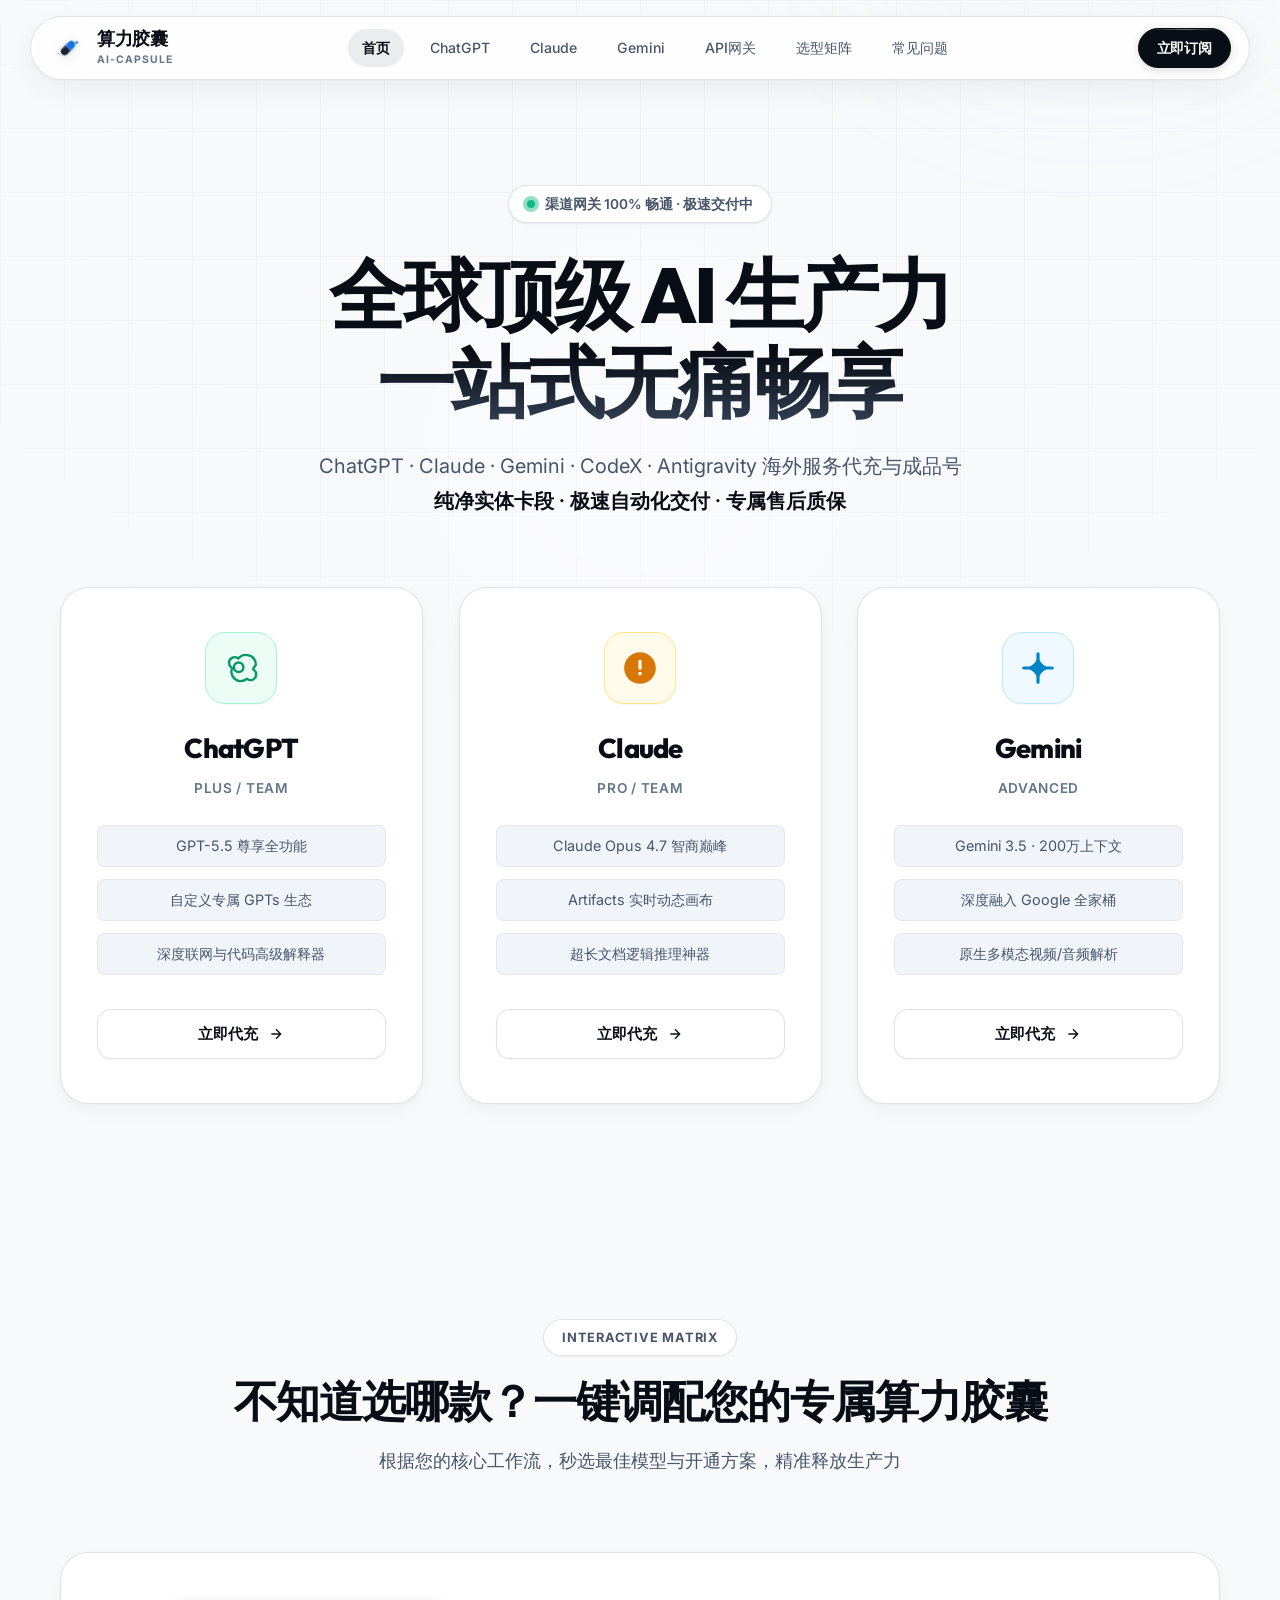
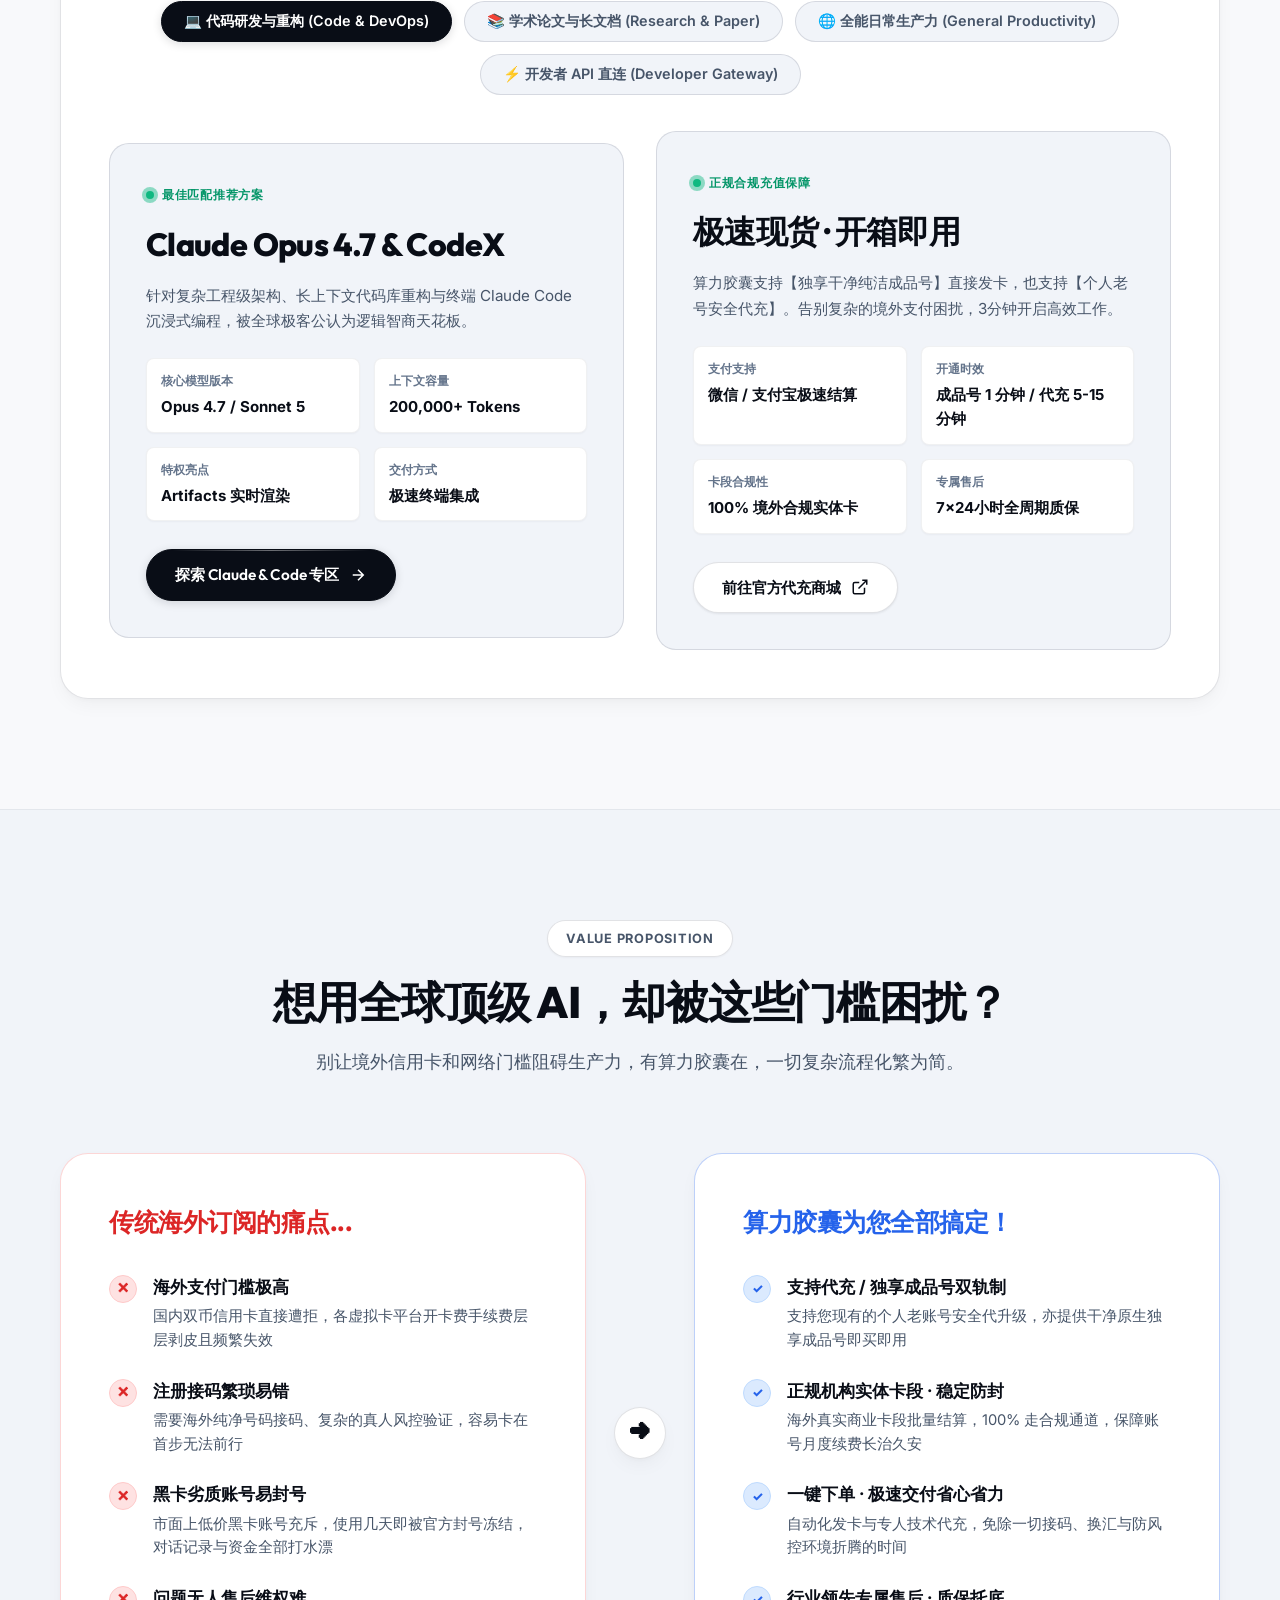
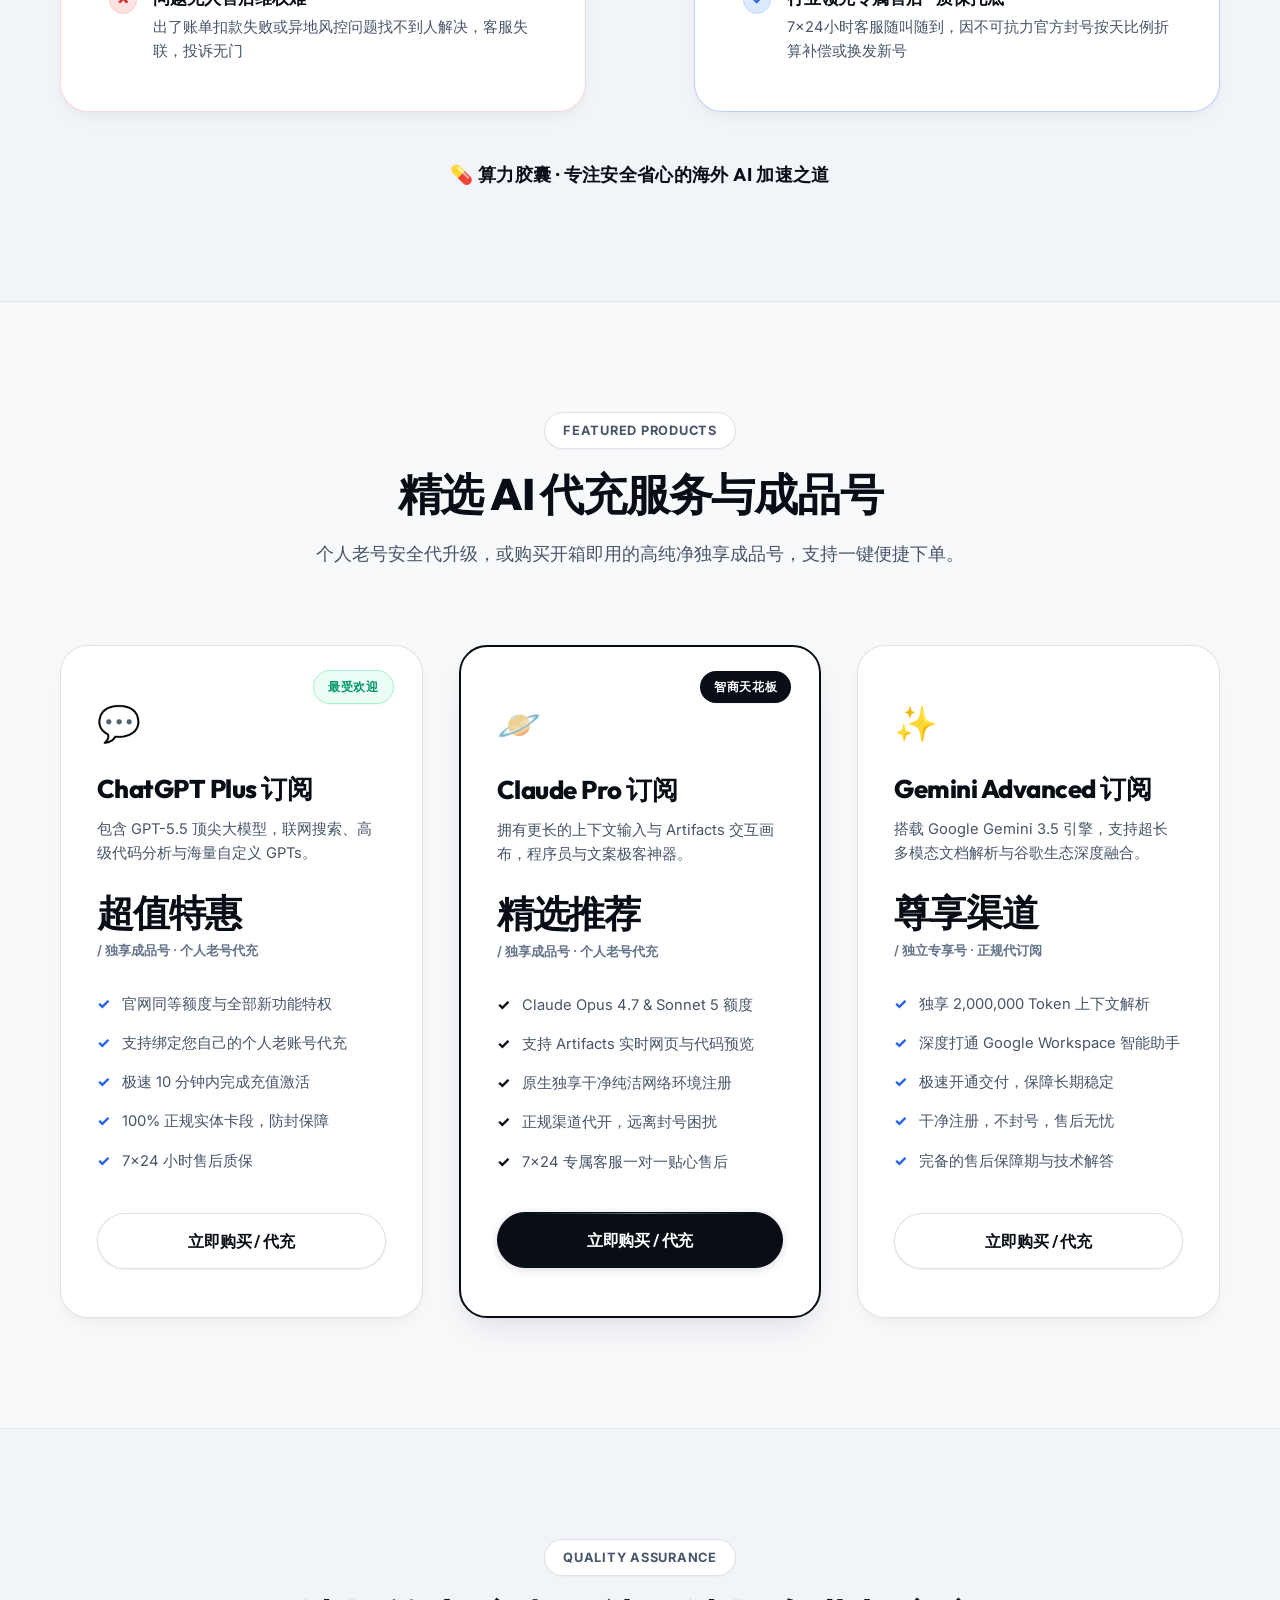
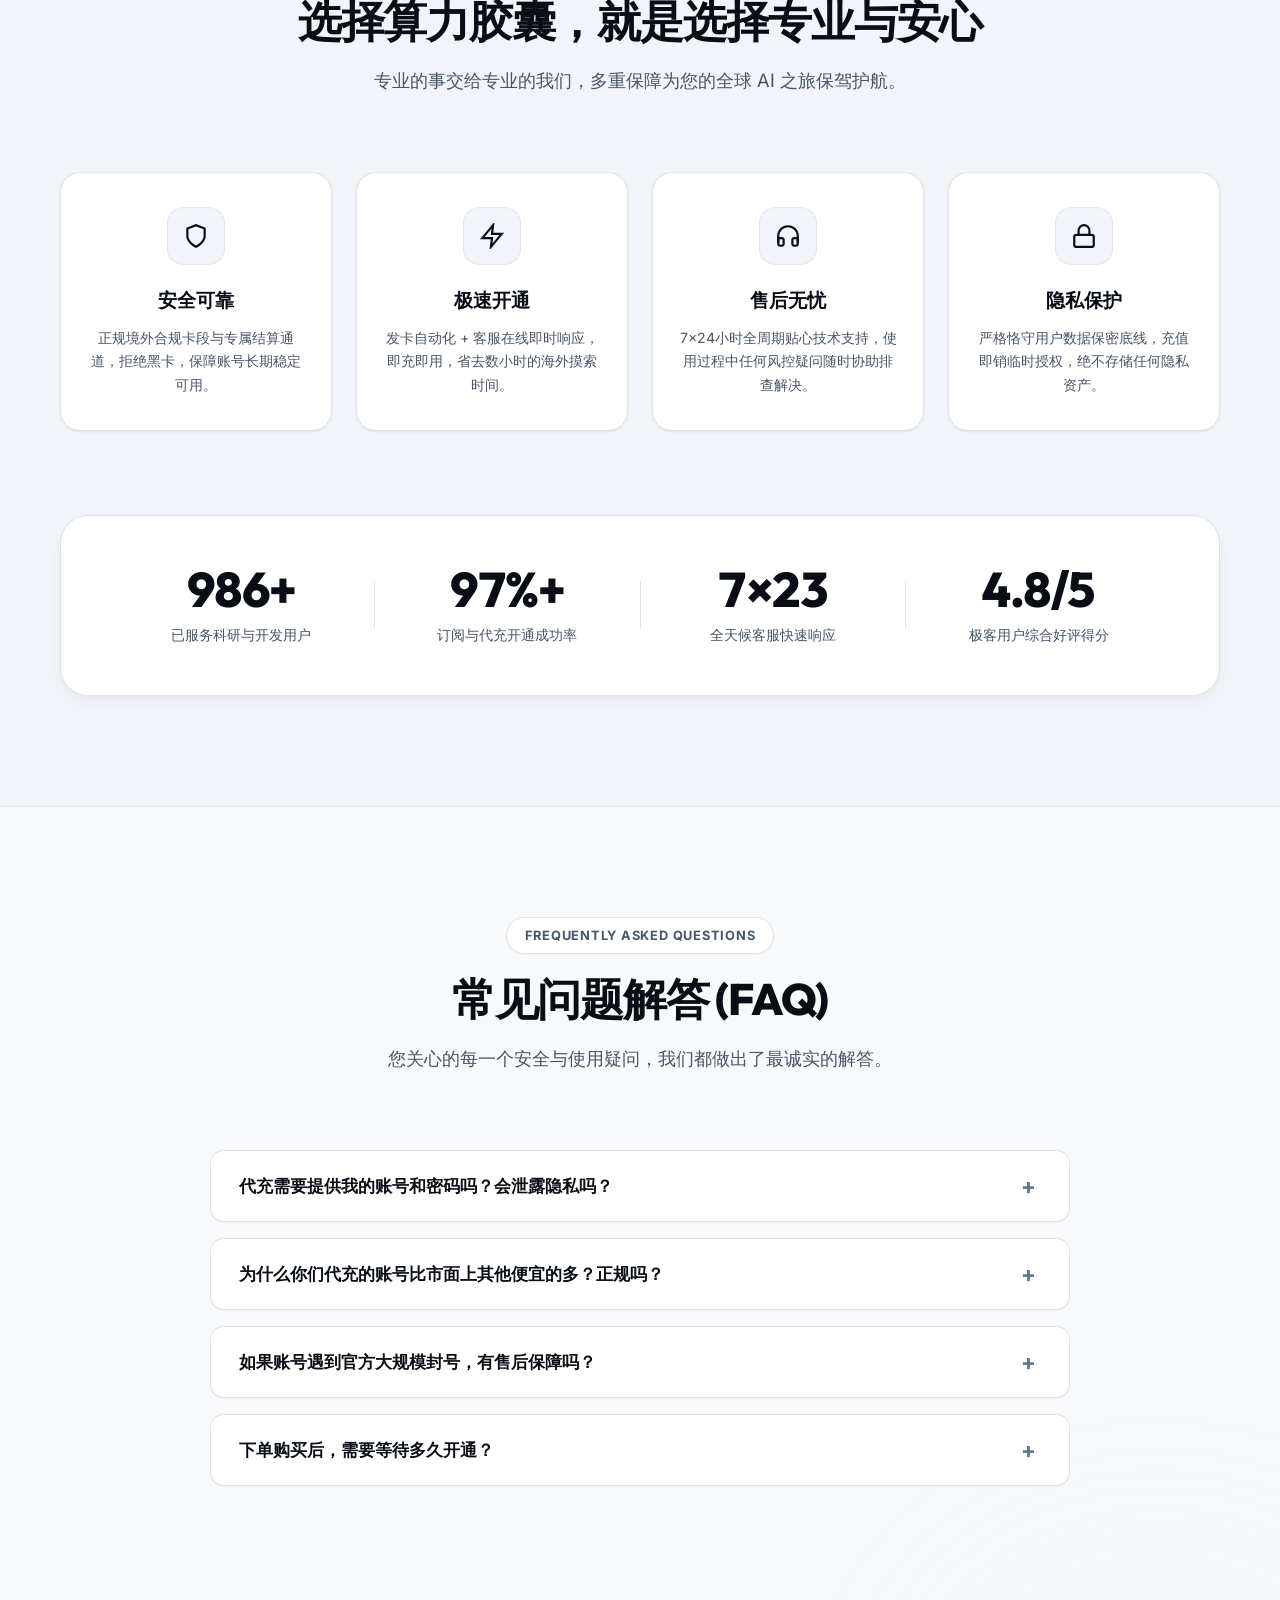
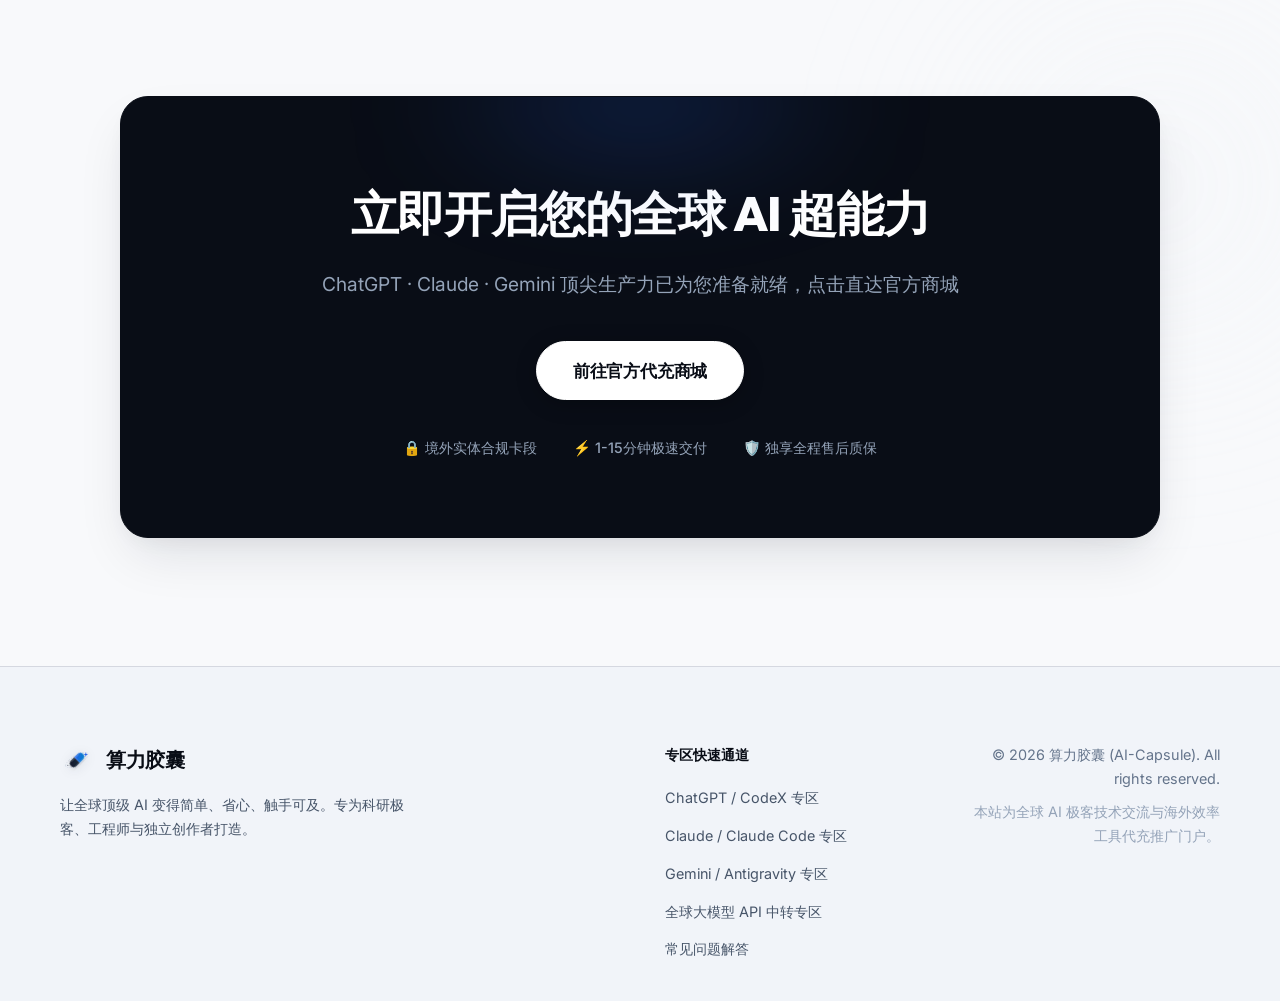
==== commit 439094ba: "feat: add core design system stylesheet and visual components across HTML files" ====
--- a/index.html
+++ b/index.html
@@ -98,23 +98,23 @@
   <div class="bg-glow bg-glow-2"></div>
   <div class="bg-glow bg-glow-3"></div>
 
-  <!-- 顶部导航栏 -->
+  <!-- 顶部导航栏 (悬浮灵动胶囊导航) -->
   <header class="header">
-    <div class="container header-container">
+    <div class="header-container">
       <a href="index.html" class="logo">
         <img src="images/logo.svg" alt="算力胶囊 Logo" class="logo-img">
         <div class="logo-text">
           <span class="logo-title">算力胶囊</span>
-          <span class="logo-subtitle">AI-Capsule · 全球 AI 轻松用</span>
+          <span class="logo-subtitle">AI-CAPSULE</span>
         </div>
       </a>
       <nav class="nav-menu">
         <a href="index.html#hero" class="nav-link active">首页</a>
-        <a href="chatgpt-codex.html" class="nav-link">ChatGPT/CodeX专区</a>
-        <a href="claude-claudecode.html" class="nav-link">Claude/ClaudeCode专区</a>
-        <a href="gemini-antigravity.html" class="nav-link">Gemini/Antigravity专区</a>
-        <a href="api-relay.html" class="nav-link">API中转专区</a>
-        <a href="index.html#matrix" class="nav-link">场景选型</a>
+        <a href="chatgpt-codex.html" class="nav-link">ChatGPT</a>
+        <a href="claude-claudecode.html" class="nav-link">Claude</a>
+        <a href="gemini-antigravity.html" class="nav-link">Gemini</a>
+        <a href="api-relay.html" class="nav-link">API网关</a>
+        <a href="index.html#matrix" class="nav-link">选型矩阵</a>
         <a href="index.html#faq" class="nav-link">常见问题</a>
       </nav>
       <div class="header-actions">
@@ -288,9 +288,9 @@
           </div>
 
           <!-- 右侧直达商城卡片 -->
-          <div class="matrix-preview-card" style="background: radial-gradient(circle at 100% 0%, rgba(139, 92, 246, 0.15), rgba(5, 8, 14, 0.8));">
-            <div class="matrix-badge-live" style="color: var(--chatgpt-emerald);">
-              <span class="beacon-dot" style="background: #10b981;"></span>
+          <div class="matrix-preview-card">
+            <div class="matrix-badge-live">
+              <span class="beacon-dot"></span>
               <span>正规合规充值保障</span>
             </div>
             <h3 class="matrix-model-title">极速现货 · 开箱即用</h3>
@@ -664,7 +664,7 @@
         <p class="footer-moto">让全球顶级 AI 变得简单、省心、触手可及。专为科研极客、工程师与独立创作者打造。</p>
       </div>
       <div class="footer-links">
-        <strong style="color: #fff; margin-bottom: 6px;">专区快速通道</strong>
+        <strong style="color: var(--text-primary); margin-bottom: 6px;">专区快速通道</strong>
         <a href="chatgpt-codex.html">ChatGPT / CodeX 专区</a>
         <a href="claude-claudecode.html">Claude / Claude Code 专区</a>
         <a href="gemini-antigravity.html">Gemini / Antigravity 专区</a>
--- a/css/style.css
+++ b/css/style.css
@@ -1,52 +1,64 @@
 /* ==========================================================================
    算力胶囊 - AI-Capsule 核心设计系统与获奖级视觉样式表
    Design Standard: Awwwards / FWA / Webby Winner Caliber
-   Visual Theme: Deep Cyber-Luxury & Spatial Glassmorphism
+   Visual Theme: Architectural Editorial Light & Swiss Precision Luxury
    ========================================================================== */
 
 /* --------------------------------------------------------------------------
-   1. 设计系统令牌与核心变量 (Tokens & Design Variables)
+   1. 设计系统令牌与核心变量 (Tokens & Light Design System)
    -------------------------------------------------------------------------- */
 :root {
-  /* 深度暗黑画布 */
-  --bg-deep: #030509;
-  --bg-canvas: #060911;
-  --bg-surface: rgba(13, 20, 36, 0.65);
-  --bg-surface-elevated: rgba(18, 28, 51, 0.85);
-  --bg-card: rgba(13, 22, 40, 0.55);
-  --bg-card-hover: rgba(20, 33, 61, 0.75);
-
-  /* 文字排版色彩 */
-  --text-primary: #f8fafc;
-  --text-secondary: #94a3b8;
+  /* 顶级浅色建筑级基底画布 */
+  --bg-deep: #f8f9fb;
+  --bg-canvas: #f8f9fb;
+  --bg-surface: #ffffff;
+  --bg-surface-elevated: #ffffff;
+  --bg-card: #ffffff;
+  --bg-card-hover: #ffffff;
+  --bg-subtle: #f1f4f9;
+  --bg-muted: #e2e8f0;
+
+  /* 文字排版色彩 - 极致清晰度与层次 */
+  --text-primary: #090d16;
+  --text-secondary: #475569;
   --text-muted: #64748b;
-  --text-dark: #475569;
-
-  /* 品牌核心科幻光谱配色 */
-  --primary-purple: #8b5cf6;
-  --primary-glow: rgba(139, 92, 246, 0.45);
-  --primary-glow-soft: rgba(139, 92, 246, 0.15);
-
-  --accent-cyan: #06b6d4;
-  --accent-glow: rgba(6, 182, 212, 0.45);
-  --accent-glow-soft: rgba(6, 182, 212, 0.15);
-
-  --capsule-pink: #ec4899;
-  --pink-glow: rgba(236, 72, 153, 0.45);
-
-  /* AI 专属特征色 */
-  --chatgpt-emerald: #10b981;
-  --chatgpt-glow: rgba(16, 185, 129, 0.4);
-  --claude-amber: #f97316;
-  --claude-glow: rgba(249, 115, 22, 0.4);
-  --gemini-azure: #38bdf8;
-  --gemini-glow: rgba(56, 189, 248, 0.4);
-
-  /* 精密边框与次表面光泽 */
-  --border-subtle: rgba(255, 255, 255, 0.07);
-  --border-medium: rgba(255, 255, 255, 0.14);
-  --border-highlight: rgba(255, 255, 255, 0.28);
-  --border-glow-purple: rgba(139, 92, 246, 0.35);
+  --text-dark: #94a3b8;
+  --text-inverse: #ffffff;
+
+  /* 高奢品牌色系（去除浮夸荧光霓虹，转为沉稳曜石墨黑与极简工程蓝） */
+  --brand-primary: #090d16;
+  --brand-primary-hover: #1e293b;
+  --brand-accent: #2563eb;
+  --brand-accent-hover: #1d4ed8;
+  --brand-accent-subtle: rgba(37, 99, 235, 0.08);
+
+  /* AI 专属特征品牌点缀（高质感克制色系） */
+  --chatgpt-emerald: #059669;
+  --chatgpt-bg: #ecfdf5;
+  --chatgpt-border: #a7f3d0;
+  
+  --claude-amber: #d97706;
+  --claude-bg: #fffbeb;
+  --claude-border: #fde68a;
+
+  --gemini-azure: #0284c7;
+  --gemini-bg: #f0f9ff;
+  --gemini-border: #bae6fd;
+
+  /* 微米级建筑精密边框与光影 */
+  --border-subtle: rgba(15, 23, 42, 0.06);
+  --border-medium: rgba(15, 23, 42, 0.12);
+  --border-highlight: rgba(15, 23, 42, 0.22);
+  --border-active: rgba(15, 23, 42, 0.35);
+
+  /* 极致高奢分层漫反射阴影 (Ambient Architectural Shadows) */
+  --shadow-xs: 0 1px 2px rgba(15, 23, 42, 0.04);
+  --shadow-sm: 0 1px 3px rgba(15, 23, 42, 0.05), 0 1px 2px rgba(15, 23, 42, 0.03);
+  --shadow-card: 0 2px 8px -2px rgba(15, 23, 42, 0.04), 0 8px 20px -4px rgba(15, 23, 42, 0.05);
+  --shadow-card-hover: 0 16px 36px -6px rgba(15, 23, 42, 0.09), 0 6px 16px -2px rgba(15, 23, 42, 0.04);
+  --shadow-elevated: 0 24px 54px -12px rgba(15, 23, 42, 0.12), 0 8px 24px -4px rgba(15, 23, 42, 0.05);
+  --shadow-button: 0 2px 10px rgba(9, 13, 22, 0.14);
+  --shadow-button-hover: 0 8px 24px rgba(9, 13, 22, 0.22);
 
   /* 字体族 */
   --font-display: 'Outfit', -apple-system, BlinkMacSystemFont, 'Segoe UI', Roboto, sans-serif;
@@ -59,13 +71,13 @@
   --ease-out-fast: cubic-bezier(0.25, 0.8, 0.25, 1);
   --trans-fast: 0.2s var(--ease-out-fast);
   --trans-medium: 0.35s var(--spring-smooth);
-  --trans-slow: 0.6s var(--spring-smooth);
+  --trans-slow: 0.65s var(--spring-smooth);
 
   /* 空间与圆角 */
   --radius-sm: 8px;
   --radius-md: 14px;
-  --radius-lg: 22px;
-  --radius-xl: 30px;
+  --radius-lg: 20px;
+  --radius-xl: 28px;
   --radius-pill: 9999px;
 
   /* 探照灯坐标变量（由 JS 动态写入） */
@@ -74,7 +86,7 @@
 }
 
 /* --------------------------------------------------------------------------
-   2. 现代基础重置与无障碍 (Reset & Base)
+   2. 现代基础重置与排版规范 (Reset & Base)
    -------------------------------------------------------------------------- */
 *, *::before, *::after {
   box-sizing: border-box;
@@ -87,7 +99,7 @@
   background-color: var(--bg-deep);
   color: var(--text-primary);
   scroll-behavior: smooth;
-  line-height: 1.6;
+  line-height: 1.65;
   text-rendering: optimizeLegibility;
   -webkit-font-smoothing: antialiased;
   -moz-osx-font-smoothing: grayscale;
@@ -97,32 +109,29 @@
   overflow-x: hidden;
   position: relative;
   min-height: 100vh;
-  background: 
-    radial-gradient(ellipse 80% 50% at 50% -20%, rgba(120, 119, 198, 0.15), transparent 80%),
-    radial-gradient(circle at 100% 60%, rgba(6, 182, 212, 0.08), transparent 50%),
-    radial-gradient(circle at 0% 80%, rgba(236, 72, 153, 0.06), transparent 50%),
-    var(--bg-deep);
-}
-
-/* 优雅的自定义极光滚动条 */
+  background-color: var(--bg-deep);
+  color: var(--text-primary);
+}
+
+/* 高雅浅色滚动条 */
 ::-webkit-scrollbar {
-  width: 7px;
-  height: 7px;
+  width: 8px;
+  height: 8px;
 }
 ::-webkit-scrollbar-track {
   background: var(--bg-deep);
 }
 ::-webkit-scrollbar-thumb {
-  background: rgba(255, 255, 255, 0.12);
+  background: rgba(15, 23, 42, 0.16);
   border-radius: var(--radius-pill);
   transition: var(--trans-fast);
 }
 ::-webkit-scrollbar-thumb:hover {
-  background: linear-gradient(180deg, var(--accent-cyan), var(--primary-purple));
+  background: rgba(15, 23, 42, 0.35);
 }
 
 ::selection {
-  background: rgba(139, 92, 246, 0.35);
+  background: #090d16;
   color: #ffffff;
 }
 
@@ -144,192 +153,184 @@
 }
 
 /* --------------------------------------------------------------------------
-   3. 获奖级背景氛围与动态网格光效 (Atmosphere & Cyber Grid)
+   3. 浅色高奢背景氛围与瑞士微网格 (Atmosphere & Swiss Grid)
    -------------------------------------------------------------------------- */
-/* 微细几何网格背景，营造顶尖开发极客质感 */
+/* 微细几何工程网格背景 */
 .cyber-grid-overlay {
   position: fixed;
   inset: 0;
   background-image: 
-    linear-gradient(to right, rgba(255, 255, 255, 0.02) 1px, transparent 1px),
-    linear-gradient(to bottom, rgba(255, 255, 255, 0.02) 1px, transparent 1px);
+    linear-gradient(to right, rgba(15, 23, 42, 0.035) 1px, transparent 1px),
+    linear-gradient(to bottom, rgba(15, 23, 42, 0.035) 1px, transparent 1px);
   background-size: 64px 64px;
-  mask-image: radial-gradient(ellipse 70% 60% at 50% 30%, #000 30%, transparent 80%);
-  -webkit-mask-image: radial-gradient(ellipse 70% 60% at 50% 30%, #000 30%, transparent 80%);
+  mask-image: radial-gradient(ellipse 80% 65% at 50% 25%, #000 35%, transparent 85%);
+  -webkit-mask-image: radial-gradient(ellipse 80% 65% at 50% 25%, #000 35%, transparent 85%);
   pointer-events: none;
   z-index: 0;
 }
 
-/* 全局漫射跟随光晕（鼠标在屏幕移动时点亮背景） */
+/* 全局漫射跟随光斑（鼠标移动时产生自然温润的环境天光） */
 .cursor-ambient-spotlight {
   position: fixed;
   top: 0;
   left: 0;
-  width: 500px;
-  height: 500px;
+  width: 480px;
+  height: 480px;
   border-radius: 50%;
   pointer-events: none;
-  background: radial-gradient(circle, rgba(139, 92, 246, 0.08) 0%, rgba(6, 182, 212, 0.03) 40%, transparent 70%);
+  background: radial-gradient(circle, rgba(255, 255, 255, 0.95) 0%, rgba(240, 244, 250, 0.45) 45%, transparent 75%);
   transform: translate(-50%, -50%);
-  filter: blur(40px);
+  filter: blur(36px);
   z-index: 0;
-  transition: opacity 0.5s ease;
-  mix-blend-mode: screen;
-}
-
-/* 浮动流动光晕球 */
+  transition: opacity 0.4s ease;
+  mix-blend-mode: soft-light;
+}
+
+/* 极淡环境色晕（彻底去除深暗与俗气彩色霓虹，只保留极柔和的冷白/天青空间层次） */
 .bg-glow {
   position: absolute;
   border-radius: 50%;
-  filter: blur(140px);
+  filter: blur(120px);
   pointer-events: none;
   z-index: 0;
-  opacity: 0.22;
-  mix-blend-mode: screen;
+  opacity: 0.45;
   will-change: transform;
 }
 
 .bg-glow-1 {
-  top: -8%;
+  top: -6%;
   right: -5%;
-  width: clamp(350px, 45vw, 750px);
-  height: clamp(350px, 45vw, 750px);
-  background: radial-gradient(circle, var(--primary-purple) 0%, rgba(139, 92, 246, 0) 70%);
-  animation: float-aurora-1 22s infinite alternate ease-in-out;
+  width: clamp(350px, 40vw, 700px);
+  height: clamp(350px, 40vw, 700px);
+  background: radial-gradient(circle, rgba(224, 231, 255, 0.6) 0%, rgba(248, 250, 252, 0) 70%);
+  animation: float-aurora-1 25s infinite alternate ease-in-out;
 }
 
 .bg-glow-2 {
-  top: 32%;
-  left: -12%;
-  width: clamp(380px, 50vw, 800px);
-  height: clamp(380px, 50vw, 800px);
-  background: radial-gradient(circle, var(--accent-cyan) 0%, rgba(6, 182, 212, 0) 70%);
-  animation: float-aurora-2 26s infinite alternate-reverse ease-in-out;
+  top: 35%;
+  left: -10%;
+  width: clamp(360px, 45vw, 750px);
+  height: clamp(360px, 45vw, 750px);
+  background: radial-gradient(circle, rgba(224, 242, 254, 0.55) 0%, rgba(248, 250, 252, 0) 70%);
+  animation: float-aurora-2 28s infinite alternate-reverse ease-in-out;
 }
 
 .bg-glow-3 {
   bottom: 8%;
   right: -8%;
-  width: clamp(320px, 40vw, 700px);
-  height: clamp(320px, 40vw, 700px);
-  background: radial-gradient(circle, var(--capsule-pink) 0%, rgba(236, 72, 153, 0) 70%);
-  animation: float-aurora-3 20s infinite alternate ease-in-out;
+  width: clamp(300px, 35vw, 600px);
+  height: clamp(300px, 35vw, 600px);
+  background: radial-gradient(circle, rgba(241, 245, 249, 0.7) 0%, rgba(248, 250, 252, 0) 70%);
+  animation: float-aurora-3 22s infinite alternate ease-in-out;
 }
 
 @keyframes float-aurora-1 {
   0% { transform: translate3d(0, 0, 0) scale(1); }
-  50% { transform: translate3d(60px, 40px, 0) scale(1.12); }
-  100% { transform: translate3d(-40px, -50px, 0) scale(0.92); }
+  50% { transform: translate3d(40px, 30px, 0) scale(1.08); }
+  100% { transform: translate3d(-30px, -40px, 0) scale(0.95); }
 }
 
 @keyframes float-aurora-2 {
   0% { transform: translate3d(0, 0, 0) scale(0.95); }
-  50% { transform: translate3d(-50px, 60px, 0) scale(1.08); }
-  100% { transform: translate3d(40px, -40px, 0) scale(1); }
+  50% { transform: translate3d(-40px, 40px, 0) scale(1.05); }
+  100% { transform: translate3d(30px, -30px, 0) scale(1); }
 }
 
 @keyframes float-aurora-3 {
-  0% { transform: translate3d(0, 0, 0) scale(1.05); }
-  50% { transform: translate3d(50px, -40px, 0) scale(0.95); }
-  100% { transform: translate3d(-30px, 50px, 0) scale(1.1); }
-}
-
-/* 顶部阅读进度指示器 (Scroll Progress Bar) */
+  0% { transform: translate3d(0, 0, 0) scale(1.04); }
+  50% { transform: translate3d(30px, -30px, 0) scale(0.96); }
+  100% { transform: translate3d(-20px, 30px, 0) scale(1.08); }
+}
+
+/* 顶部阅读进度指示器 */
 .scroll-progress-bar {
   position: fixed;
   top: 0;
   left: 0;
   width: 0%;
   height: 2.5px;
-  background: linear-gradient(90deg, var(--accent-cyan), var(--primary-purple), var(--capsule-pink));
-  box-shadow: 0 0 10px rgba(139, 92, 246, 0.7);
-  z-index: 1000;
+  background: var(--brand-primary);
+  z-index: 1100;
   transition: width 0.08s linear;
   pointer-events: none;
 }
 
 /* --------------------------------------------------------------------------
-   4. 容器与流式排版系统 (Typography & Layout Grid)
+   4. 容器与流式排版系统 (Typography & Swiss Layout Grid)
    -------------------------------------------------------------------------- */
 .container {
   width: 100%;
   max-width: 1240px;
   margin: 0 auto;
-  padding: 0 clamp(18px, 4vw, 36px);
+  padding: 0 clamp(20px, 4.5vw, 40px);
   position: relative;
   z-index: 1;
 }
 
-/* 流式标题与文字梯度 */
+/* 流式主标题：厚重、自信、瑞士国际主义风格 */
 .hero-title {
   font-family: var(--font-display);
-  font-size: clamp(2.4rem, 6.5vw, 4.75rem);
+  font-size: clamp(2.5rem, 6.2vw, 4.85rem);
   font-weight: 800;
   line-height: 1.12;
-  letter-spacing: -0.035em;
+  letter-spacing: -0.038em;
   margin-bottom: 24px;
+  color: var(--text-primary);
 }
 
 .section-header {
   text-align: center;
-  margin-bottom: clamp(48px, 8vw, 76px);
-  position: relative;
-}
-
+  margin-bottom: clamp(48px, 7vw, 76px);
+  position: relative;
+}
+
+/* 现代极简药丸微标 (Architectural Pill Tag) */
 .section-tag {
   display: inline-flex;
   align-items: center;
   gap: 8px;
-  padding: 6px 16px;
-  background: rgba(139, 92, 246, 0.08);
-  border: 1px solid rgba(139, 92, 246, 0.22);
+  padding: 7px 18px;
+  background: #ffffff;
+  border: 1px solid var(--border-medium);
   border-radius: var(--radius-pill);
   font-size: 0.8rem;
-  font-weight: 600;
-  letter-spacing: 0.08em;
+  font-weight: 700;
+  letter-spacing: 0.06em;
   text-transform: uppercase;
-  color: #c4b5fd;
+  color: var(--text-secondary);
   margin-bottom: 18px;
-  box-shadow: 0 0 16px rgba(139, 92, 246, 0.12);
+  box-shadow: var(--shadow-xs);
 }
 
 .section-title {
   font-family: var(--font-display);
-  font-size: clamp(1.85rem, 4.2vw, 2.75rem);
+  font-size: clamp(1.9rem, 4vw, 2.75rem);
   font-weight: 800;
   line-height: 1.22;
-  letter-spacing: -0.025em;
+  letter-spacing: -0.028em;
   margin-bottom: 16px;
   color: var(--text-primary);
 }
 
 .section-desc {
-  font-size: clamp(0.95rem, 1.8vw, 1.15rem);
+  font-size: clamp(0.98rem, 1.8vw, 1.15rem);
   color: var(--text-secondary);
   max-width: 660px;
   margin: 0 auto;
-  line-height: 1.7;
-}
-
-/* 顶级渐变文本效果（动态光晕滑移） */
+  line-height: 1.75;
+}
+
+/* 高奢石墨微渐变文本（告别廉价彩色渐变，呈现高精矿物墨色） */
 .gradient-text {
-  background: linear-gradient(135deg, #ffffff 0%, #b4c6ef 30%, var(--accent-cyan) 65%, var(--primary-purple) 100%);
+  background: linear-gradient(180deg, #090d16 20%, #334155 100%);
   -webkit-background-clip: text;
   -webkit-text-fill-color: transparent;
   background-clip: text;
   display: inline-block;
-  background-size: 200% auto;
-  animation: shine-gradient 10s ease infinite;
-}
-
-@keyframes shine-gradient {
-  0% { background-position: 0% 50%; }
-  50% { background-position: 100% 50%; }
-  100% { background-position: 0% 50%; }
 }
 
 /* --------------------------------------------------------------------------
-   5. 顶级微交互按钮与控制系统 (Buttons & Controls)
+   5. 顶级微交互按钮与控制系统 (Obsidian & Ceramic Controls)
    -------------------------------------------------------------------------- */
 .btn {
   display: inline-flex;
@@ -338,36 +339,38 @@
   gap: 10px;
   font-family: var(--font-display);
   font-weight: 600;
-  border-radius: var(--radius-md);
-  transition: var(--trans-medium);
+  border-radius: var(--radius-pill);
+  transition: all var(--trans-medium);
   cursor: pointer;
   position: relative;
   overflow: hidden;
   user-select: none;
   text-decoration: none;
   z-index: 1;
-  letter-spacing: 0.01em;
-}
-
-/* 极光主按钮（带物理微光掠影与深邃次表面反射） */
+  letter-spacing: -0.01em;
+}
+
+/* 曜石黑主按钮 (Solid Obsidian Luxury Button) */
 .btn-primary {
-  background: linear-gradient(135deg, #7c3aed 0%, #a855f7 50%, #ec4899 100%);
+  background: var(--brand-primary);
   color: #ffffff;
-  border: 1px solid rgba(255, 255, 255, 0.22);
-  box-shadow: 0 4px 20px rgba(124, 58, 237, 0.42), 0 0 0 1px rgba(255, 255, 255, 0.1) inset;
-}
-
+  border: 1px solid var(--brand-primary);
+  box-shadow: var(--shadow-button);
+}
+
+/* 顶部极细微米高光条 */
 .btn-primary::before {
   content: '';
   position: absolute;
-  inset: 0;
-  background: linear-gradient(135deg, #06b6d4 0%, #8b5cf6 60%, #d946ef 100%);
-  opacity: 0;
-  transition: opacity var(--trans-medium);
-  z-index: -1;
-}
-
-/* 掠光光效 (Shimmer sweep) */
+  top: 0;
+  left: 10%;
+  right: 10%;
+  height: 1px;
+  background: linear-gradient(90deg, transparent, rgba(255, 255, 255, 0.4), transparent);
+  pointer-events: none;
+}
+
+/* 白光优雅微掠影 */
 .btn-primary::after {
   content: '';
   position: absolute;
@@ -375,7 +378,7 @@
   left: -60%;
   width: 40%;
   height: 200%;
-  background: linear-gradient(90deg, transparent, rgba(255, 255, 255, 0.4), transparent);
+  background: linear-gradient(90deg, transparent, rgba(255, 255, 255, 0.25), transparent);
   transform: rotate(25deg);
   opacity: 0;
   transition: none;
@@ -383,13 +386,10 @@
 }
 
 .btn-primary:hover {
-  transform: translateY(-2px) scale(1.02);
-  box-shadow: 0 8px 30px rgba(139, 92, 246, 0.6), 0 0 40px rgba(236, 72, 153, 0.35);
-  border-color: rgba(255, 255, 255, 0.4);
-}
-
-.btn-primary:hover::before {
-  opacity: 1;
+  background: var(--brand-primary-hover);
+  color: #ffffff;
+  transform: translateY(-2px);
+  box-shadow: var(--shadow-button-hover);
 }
 
 .btn-primary:hover::after {
@@ -402,62 +402,43 @@
   transform: translateY(0) scale(0.98);
 }
 
-/* 次级玻璃按钮 */
+/* 纯白陶瓷次级按钮 (Ceramic White Secondary Button) */
 .btn-secondary {
-  background: rgba(255, 255, 255, 0.04);
-  color: #ffffff;
+  background: #ffffff;
+  color: var(--text-primary);
   border: 1px solid var(--border-medium);
-  backdrop-filter: blur(16px);
-  -webkit-backdrop-filter: blur(16px);
+  box-shadow: var(--shadow-sm);
 }
 
 .btn-secondary:hover {
-  background: rgba(255, 255, 255, 0.09);
+  background: #ffffff;
+  color: var(--text-primary);
   border-color: var(--border-highlight);
   transform: translateY(-2px);
-  box-shadow: 0 6px 20px rgba(0, 0, 0, 0.35);
+  box-shadow: var(--shadow-card);
 }
 
 .btn-secondary:active {
   transform: translateY(0);
 }
 
-/* 霓虹发光边框胶囊按钮 */
+/* 浅色精致微边框胶囊 */
 .btn-glow-border {
   position: relative;
-  background: rgba(13, 20, 36, 0.85);
-  backdrop-filter: blur(12px);
-}
-
-.btn-glow-border::after {
-  content: '';
-  position: absolute;
-  inset: -1px;
-  border-radius: inherit;
-  background: linear-gradient(135deg, var(--accent-cyan), var(--primary-purple), var(--capsule-pink));
-  z-index: -2;
-  opacity: 0.65;
-  transition: var(--trans-medium);
-}
-
-.btn-glow-border:hover::after {
-  opacity: 1;
-  filter: blur(5px);
 }
 
 /* 尺寸预设 */
 .btn-sm {
-  padding: 8px 18px;
-  font-size: 0.875rem;
+  padding: 8px 20px;
+  font-size: 0.88rem;
 }
 .btn-md {
   padding: 12px 28px;
-  font-size: 0.95rem;
+  font-size: 0.96rem;
 }
 .btn-lg {
-  padding: 16px 38px;
-  font-size: 1.1rem;
-  border-radius: var(--radius-lg);
+  padding: 15px 36px;
+  font-size: 1.05rem;
 }
 .btn-full {
   width: 100%;
@@ -465,27 +446,35 @@
 }
 
 /* --------------------------------------------------------------------------
-   6. 殿堂级 Header 导航栏 (Header & Dynamic Island Nav)
+   6. 殿堂级 Header 导航栏 (Awwwards Floating Frosted Ceramic Island)
    -------------------------------------------------------------------------- */
 .header {
   position: fixed;
-  top: 0;
-  left: 0;
-  right: 0;
-  height: 84px;
-  background: rgba(3, 5, 9, 0.6);
-  backdrop-filter: blur(20px) saturate(190%);
-  -webkit-backdrop-filter: blur(20px) saturate(190%);
-  border-bottom: 1px solid var(--border-subtle);
-  z-index: 100;
-  transition: height var(--trans-medium), background var(--trans-medium), box-shadow var(--trans-medium);
+  top: 16px;
+  left: 50%;
+  transform: translateX(-50%);
+  width: min(1220px, calc(100% - 32px));
+  height: 64px;
+  background: rgba(255, 255, 255, 0.85);
+  backdrop-filter: blur(24px) saturate(180%);
+  -webkit-backdrop-filter: blur(24px) saturate(180%);
+  border: 1px solid var(--border-medium);
+  border-radius: var(--radius-pill);
+  box-shadow: 
+    0 10px 30px rgba(15, 23, 42, 0.05),
+    0 1px 2px rgba(15, 23, 42, 0.04);
+  z-index: 1000;
+  transition: all var(--trans-medium);
 }
 
 .header.scrolled {
-  height: 70px;
-  background: rgba(3, 5, 9, 0.88);
-  border-bottom: 1px solid rgba(255, 255, 255, 0.1);
-  box-shadow: 0 16px 40px rgba(0, 0, 0, 0.5);
+  top: 10px;
+  height: 58px;
+  background: rgba(255, 255, 255, 0.94);
+  border-color: var(--border-highlight);
+  box-shadow: 
+    0 16px 36px rgba(15, 23, 42, 0.08),
+    0 1px 3px rgba(15, 23, 42, 0.04);
 }
 
 .header-container {
@@ -493,101 +482,116 @@
   align-items: center;
   justify-content: space-between;
   height: 100%;
+  padding: 0 18px 0 20px;
+  width: 100%;
+  max-width: 100%;
 }
 
 .logo {
   display: flex;
   align-items: center;
-  gap: 14px;
-  position: relative;
+  gap: 12px;
+  position: relative;
+  white-space: nowrap;
+  flex-shrink: 0;
+  text-decoration: none;
 }
 
 .logo-img {
-  width: 44px;
-  height: 44px;
-  filter: drop-shadow(0 0 12px var(--accent-glow));
+  width: 34px;
+  height: 34px;
+  filter: drop-shadow(0 2px 6px rgba(15, 23, 42, 0.12));
   transition: transform 0.5s var(--spring-bounce);
+  flex-shrink: 0;
 }
 
 .logo:hover .logo-img {
-  transform: rotate(-12deg) scale(1.1);
-  filter: drop-shadow(0 0 18px var(--primary-glow));
+  transform: rotate(-10deg) scale(1.08);
 }
 
 .logo-text {
   display: flex;
   flex-direction: column;
+  white-space: nowrap;
 }
 
 .logo-title {
   font-family: var(--font-display);
-  font-size: 1.25rem;
+  font-size: 1.15rem;
   font-weight: 800;
-  letter-spacing: -0.02em;
-  background: linear-gradient(135deg, #ffffff 30%, #cbd5e1 100%);
-  -webkit-background-clip: text;
-  -webkit-text-fill-color: transparent;
+  letter-spacing: -0.025em;
+  color: var(--text-primary);
+  line-height: 1.18;
+  white-space: nowrap;
 }
 
 .logo-subtitle {
-  font-size: 0.72rem;
-  color: var(--accent-cyan);
-  letter-spacing: 0.12em;
-  font-weight: 600;
+  font-size: 0.65rem;
+  color: var(--text-muted);
+  letter-spacing: 0.1em;
+  font-weight: 700;
   text-transform: uppercase;
-  margin-top: -2px;
+  margin-top: 1px;
+  white-space: nowrap;
 }
 
 /* 导航链接集 */
 .nav-menu {
   display: flex;
   align-items: center;
-  gap: 32px;
-  background: rgba(255, 255, 255, 0.025);
-  padding: 6px 18px;
-  border-radius: var(--radius-pill);
-  border: 1px solid rgba(255, 255, 255, 0.05);
+  gap: clamp(4px, 1vw, 12px);
+  background: none;
+  padding: 0;
+  border: none;
+  list-style: none;
+  white-space: nowrap;
 }
 
 .nav-link {
-  font-size: 0.92rem;
+  font-size: 0.88rem;
   font-weight: 500;
   color: var(--text-secondary);
   position: relative;
-  padding: 6px 4px;
-  transition: color var(--trans-fast);
-}
-
-.nav-link:hover, .nav-link.active {
-  color: #ffffff;
-}
-
-.nav-link::after {
-  content: '';
-  position: absolute;
-  bottom: 0;
-  left: 50%;
-  width: 0;
-  height: 2px;
-  background: linear-gradient(90deg, var(--accent-cyan), var(--primary-purple));
-  transition: all var(--trans-medium);
+  padding: 7px 14px;
   border-radius: var(--radius-pill);
-  transform: translateX(-50%);
-  box-shadow: 0 0 8px var(--accent-glow);
-}
-
-.nav-link:hover::after, .nav-link.active::after {
-  width: 80%;
+  transition: all var(--trans-fast);
+  white-space: nowrap;
+  text-decoration: none;
+  display: inline-block;
+}
+
+.nav-link:hover {
+  color: var(--text-primary);
+  background: rgba(15, 23, 42, 0.05);
+}
+
+.nav-link.active {
+  color: var(--text-primary);
+  background: rgba(15, 23, 42, 0.08);
+  font-weight: 600;
+}
+
+.header-actions {
+  white-space: nowrap;
+  flex-shrink: 0;
+}
+
+.header-actions .btn {
+  padding: 8px 18px;
+  font-size: 0.85rem;
+  border-radius: var(--radius-pill);
+  white-space: nowrap;
 }
 
 .mobile-nav-toggle {
   display: none;
   flex-direction: column;
   justify-content: space-between;
-  width: 28px;
-  height: 20px;
+  width: 26px;
+  height: 18px;
   z-index: 110;
   padding: 2px;
+  cursor: pointer;
 }
 
 .mobile-nav-toggle .bar {
@@ -599,11 +603,11 @@
 }
 
 /* --------------------------------------------------------------------------
-   7. Hero 首屏区域与 3D 悬浮卡片 (Hero Section & Spatial Cards)
+   7. Hero 首屏区域与 3D 白瓷空间卡片 (Hero Section & Spatial Cards)
    -------------------------------------------------------------------------- */
 .hero-section {
-  padding-top: clamp(140px, 18vw, 190px);
-  padding-bottom: clamp(60px, 10vw, 110px);
+  padding-top: clamp(140px, 17vw, 185px);
+  padding-bottom: clamp(60px, 9vw, 105px);
   position: relative;
 }
 
@@ -614,27 +618,26 @@
   text-align: center;
 }
 
-/* 顶部灵动呼吸微胶囊 (Live Capsule Beacon) */
+/* 实时在线状态微胶囊 (Live Capsule Beacon) */
 .badge-capsule {
   display: inline-flex;
   align-items: center;
   gap: 10px;
-  padding: 8px 20px;
-  background: rgba(255, 255, 255, 0.04);
+  padding: 7px 18px;
+  background: #ffffff;
   border: 1px solid var(--border-medium);
   border-radius: var(--radius-pill);
-  font-size: 0.88rem;
-  font-weight: 500;
-  color: #cbd5e1;
+  font-size: 0.85rem;
+  font-weight: 600;
+  color: var(--text-secondary);
   margin-bottom: 28px;
-  backdrop-filter: blur(12px);
-  box-shadow: 0 4px 20px rgba(0, 0, 0, 0.25);
+  box-shadow: var(--shadow-sm);
   transition: var(--trans-medium);
 }
 
 .badge-capsule:hover {
-  background: rgba(255, 255, 255, 0.08);
   border-color: var(--border-highlight);
+  box-shadow: var(--shadow-card);
   transform: translateY(-1px);
 }
 
@@ -646,6 +649,7 @@
   border-radius: 50%;
   position: relative;
   display: inline-block;
+  flex-shrink: 0;
 }
 
 .beacon-dot::after {
@@ -653,7 +657,7 @@
   position: absolute;
   inset: -4px;
   border-radius: 50%;
-  background-color: rgba(16, 185, 129, 0.6);
+  background-color: rgba(16, 185, 129, 0.45);
   animation: beacon-pulse 2s cubic-bezier(0, 0, 0.2, 1) infinite;
 }
 
@@ -663,15 +667,15 @@
 }
 
 .hero-desc {
-  font-size: clamp(1.05rem, 2.2vw, 1.3rem);
+  font-size: clamp(1.05rem, 2vw, 1.25rem);
   color: var(--text-secondary);
   max-width: 680px;
-  margin-bottom: clamp(44px, 7vw, 68px);
+  margin-bottom: clamp(44px, 6.5vw, 68px);
   line-height: 1.75;
 }
 
 .hero-desc strong {
-  color: #ffffff;
+  color: var(--text-primary);
   font-weight: 600;
 }
 
@@ -684,49 +688,33 @@
   perspective: 1200px;
 }
 
-/* 获奖级空间拟态卡片 (Spatial Luxury Card) */
+/* 获奖级空间拟态白瓷卡片 (Spatial Luxury Light Card) */
 .model-card {
   position: relative;
   background: var(--bg-card);
-  border: 1px solid var(--border-subtle);
+  border: 1px solid var(--border-medium);
   border-radius: var(--radius-xl);
   overflow: hidden;
-  backdrop-filter: blur(24px) saturate(180%);
-  -webkit-backdrop-filter: blur(24px) saturate(180%);
-  transition: border-color var(--trans-medium), box-shadow var(--trans-medium), background var(--trans-medium);
+  box-shadow: var(--shadow-card);
+  transition: border-color var(--trans-medium), box-shadow var(--trans-medium), transform var(--trans-medium);
   transform-style: preserve-3d;
   height: 100%;
   will-change: transform;
 }
 
-/* 卡片边缘极光双层描边 (Sub-pixel iridescent glow) */
-.model-card::before {
-  content: '';
-  position: absolute;
-  inset: 0;
-  border-radius: inherit;
-  padding: 1px;
-  background: linear-gradient(
-    135deg,
-    rgba(255, 255, 255, 0.16) 0%,
-    rgba(255, 255, 255, 0.02) 40%,
-    rgba(255, 255, 255, 0.08) 100%
-  );
-  -webkit-mask: linear-gradient(#fff 0 0) content-box, linear-gradient(#fff 0 0);
-  mask: linear-gradient(#fff 0 0) content-box, linear-gradient(#fff 0 0);
-  -webkit-mask-composite: xor;
-  mask-composite: exclude;
-  pointer-events: none;
-}
-
-/* 探照灯反射层 (Interactive Specular Spotlight) */
+.model-card:hover {
+  border-color: var(--border-highlight);
+  box-shadow: var(--shadow-card-hover);
+}
+
+/* 探照灯柔和镜面微反光 (Specular Spotlight) */
 .card-glow {
   position: absolute;
   inset: 0;
   pointer-events: none;
   background: radial-gradient(
-    circle 260px at var(--mouse-x, 50%) var(--mouse-y, 50%),
-    rgba(255, 255, 255, 0.12),
+    circle 280px at var(--mouse-x, 50%) var(--mouse-y, 50%),
+    rgba(241, 245, 249, 0.8),
     transparent 80%
   );
   z-index: 1;
@@ -739,63 +727,65 @@
 }
 
 .card-content {
-  padding: clamp(32px, 4vw, 48px) clamp(24px, 3vw, 36px);
+  padding: clamp(32px, 4vw, 44px) clamp(24px, 3vw, 36px);
   display: flex;
   flex-direction: column;
   align-items: center;
-  transform: translateZ(40px); /* 视差层次深度 */
+  transform: translateZ(30px);
   z-index: 2;
   position: relative;
 }
 
 .model-logo-wrapper {
-  width: 76px;
-  height: 76px;
+  width: 72px;
+  height: 72px;
   border-radius: 20px;
   display: flex;
   align-items: center;
   justify-content: center;
-  margin-bottom: 24px;
+  margin-bottom: 22px;
   position: relative;
   transition: transform 0.5s var(--spring-bounce);
+  box-shadow: var(--shadow-xs);
 }
 
 .model-logo {
-  width: 40px;
-  height: 40px;
+  width: 38px;
+  height: 38px;
   transition: transform 0.5s var(--spring-bounce);
 }
 
 .model-card:hover .model-logo-wrapper {
-  transform: scale(1.08) translateY(-4px);
+  transform: scale(1.08) translateY(-3px);
 }
 
 .model-card:hover .model-logo {
-  transform: scale(1.1) rotate(6deg);
+  transform: scale(1.06);
 }
 
 .model-name {
   font-family: var(--font-display);
-  font-size: 1.75rem;
+  font-size: 1.7rem;
   font-weight: 800;
   margin-bottom: 6px;
-  letter-spacing: -0.02em;
+  letter-spacing: -0.025em;
+  color: var(--text-primary);
 }
 
 .model-tier {
-  font-size: 0.88rem;
+  font-size: 0.85rem;
   font-weight: 600;
-  color: var(--text-secondary);
-  margin-bottom: 28px;
-  letter-spacing: 0.08em;
+  color: var(--text-muted);
+  margin-bottom: 26px;
+  letter-spacing: 0.05em;
   text-transform: uppercase;
 }
 
 .model-features {
   display: flex;
   flex-direction: column;
-  gap: 14px;
-  margin-bottom: 36px;
+  gap: 12px;
+  margin-bottom: 34px;
   width: 100%;
 }
 
@@ -803,22 +793,23 @@
   font-size: 0.9rem;
   color: var(--text-secondary);
   text-align: center;
-  padding: 6px 12px;
-  background: rgba(255, 255, 255, 0.02);
+  padding: 8px 14px;
+  background: var(--bg-subtle);
   border-radius: var(--radius-sm);
-  border: 1px solid rgba(255, 255, 255, 0.03);
+  border: 1px solid var(--border-subtle);
   transition: all var(--trans-fast);
 }
 
 .model-card:hover .model-features span {
-  background: rgba(255, 255, 255, 0.04);
-  color: #e2e8f0;
+  background: #ffffff;
+  border-color: var(--border-medium);
+  color: var(--text-primary);
 }
 
 .model-btn {
   width: 100%;
-  padding: 13px 22px;
-  background: rgba(255, 255, 255, 0.04);
+  padding: 12px 22px;
+  background: #ffffff;
   border: 1px solid var(--border-medium);
   border-radius: var(--radius-md);
   font-weight: 600;
@@ -827,8 +818,9 @@
   align-items: center;
   justify-content: center;
   gap: 10px;
-  transition: var(--trans-medium);
-  color: #ffffff;
+  transition: all var(--trans-medium);
+  color: var(--text-primary);
+  box-shadow: var(--shadow-xs);
 }
 
 .arrow-icon {
@@ -838,55 +830,78 @@
 }
 
 .model-btn:hover {
-  background: #ffffff;
-  color: var(--bg-deep);
+  background: var(--brand-primary);
+  color: #ffffff;
+  border-color: var(--brand-primary);
   transform: translateY(-2px);
-  box-shadow: 0 10px 24px rgba(255, 255, 255, 0.18);
-  border-color: #ffffff;
+  box-shadow: var(--shadow-button);
 }
 
 .model-btn:hover .arrow-icon {
   transform: translateX(5px);
 }
 
-/* 各模型个性化荧光主题强化 */
+.model-btn-group {
+  display: flex;
+  gap: 12px;
+  width: 100%;
+  margin-top: auto;
+}
+
+.model-btn-group .model-btn {
+  flex: 1;
+  margin-top: 0;
+  padding: 12px 10px;
+}
+
+.model-btn-secondary {
+  background: var(--bg-subtle);
+  border: 1px solid var(--border-medium);
+  color: var(--text-secondary);
+}
+
+.model-btn-secondary:hover {
+  background: var(--brand-primary);
+  color: #ffffff;
+  border-color: var(--brand-primary);
+  box-shadow: var(--shadow-button);
+}
+
+/* 各模型个性化浅色徽标与边界风格 */
 .card-chatgpt .model-logo-wrapper {
-  background: rgba(16, 185, 129, 0.12);
+  background: var(--chatgpt-bg);
   color: var(--chatgpt-emerald);
-  box-shadow: 0 0 24px rgba(16, 185, 129, 0.2);
+  border: 1px solid var(--chatgpt-border);
 }
 .card-chatgpt:hover {
-  border-color: rgba(16, 185, 129, 0.45);
-  box-shadow: 0 20px 50px rgba(16, 185, 129, 0.16);
+  border-color: rgba(5, 150, 105, 0.4);
 }
 
 .card-claude .model-logo-wrapper {
-  background: rgba(249, 115, 22, 0.12);
+  background: var(--claude-bg);
   color: var(--claude-amber);
-  box-shadow: 0 0 24px rgba(249, 115, 22, 0.2);
+  border: 1px solid var(--claude-border);
 }
 .card-claude:hover {
-  border-color: rgba(249, 115, 22, 0.45);
-  box-shadow: 0 20px 50px rgba(249, 115, 22, 0.16);
+  border-color: rgba(217, 119, 6, 0.4);
 }
 
 .card-gemini .model-logo-wrapper {
-  background: rgba(56, 189, 248, 0.12);
+  background: var(--gemini-bg);
   color: var(--gemini-azure);
-  box-shadow: 0 0 24px rgba(56, 189, 248, 0.2);
+  border: 1px solid var(--gemini-border);
 }
 .card-gemini:hover {
-  border-color: rgba(56, 189, 248, 0.45);
-  box-shadow: 0 20px 50px rgba(56, 189, 248, 0.16);
+  border-color: rgba(2, 132, 199, 0.4);
 }
 
 /* --------------------------------------------------------------------------
    8. 痛点与解决方案对比区 (Troubles & Solutions Contrast)
    -------------------------------------------------------------------------- */
 .troubles-section {
-  padding: clamp(70px, 10vw, 120px) 0;
-  position: relative;
-  background: linear-gradient(180deg, rgba(3, 5, 9, 0) 0%, rgba(8, 14, 28, 0.5) 50%, rgba(3, 5, 9, 0) 100%);
+  padding: clamp(70px, 9vw, 110px) 0;
+  position: relative;
+  background: #f1f4f9;
   border-top: 1px solid var(--border-subtle);
   border-bottom: 1px solid var(--border-subtle);
 }
@@ -901,57 +916,56 @@
 .contrast-box {
   flex: 1;
   background: var(--bg-card);
-  border: 1px solid var(--border-subtle);
+  border: 1px solid var(--border-medium);
   border-radius: var(--radius-xl);
   padding: clamp(32px, 4vw, 48px);
-  backdrop-filter: blur(16px);
   display: flex;
   flex-direction: column;
-  transition: var(--trans-medium);
+  box-shadow: var(--shadow-card);
+  transition: all var(--trans-medium);
 }
 
 .painpoints-box {
-  background: linear-gradient(180deg, rgba(239, 68, 68, 0.03) 0%, rgba(13, 20, 36, 0.6) 100%);
-  border-color: rgba(239, 68, 68, 0.12);
+  background: #ffffff;
+  border-color: rgba(239, 68, 68, 0.22);
 }
 
 .painpoints-box:hover {
-  border-color: rgba(239, 68, 68, 0.25);
-  box-shadow: 0 16px 40px rgba(239, 68, 68, 0.05);
+  border-color: rgba(239, 68, 68, 0.4);
+  box-shadow: 0 16px 36px rgba(239, 68, 68, 0.08);
 }
 
 .solutions-box {
-  background: linear-gradient(180deg, rgba(6, 182, 212, 0.04) 0%, rgba(13, 20, 36, 0.6) 100%);
-  border-color: rgba(6, 182, 212, 0.18);
-  box-shadow: 0 12px 36px rgba(6, 182, 212, 0.04);
+  background: #ffffff;
+  border-color: rgba(37, 99, 235, 0.3);
 }
 
 .solutions-box:hover {
-  border-color: rgba(6, 182, 212, 0.4);
-  box-shadow: 0 20px 50px rgba(6, 182, 212, 0.1);
+  border-color: rgba(37, 99, 235, 0.5);
+  box-shadow: 0 16px 36px rgba(37, 99, 235, 0.1);
 }
 
 .contrast-box-title {
   font-family: var(--font-display);
-  font-size: 1.6rem;
+  font-size: 1.55rem;
   font-weight: 800;
-  margin-bottom: 32px;
+  margin-bottom: 30px;
   letter-spacing: -0.02em;
 }
 
 .painpoints-box .contrast-box-title {
-  color: #f87171;
+  color: #dc2626;
 }
 
 .solutions-box .contrast-box-title {
-  color: #38bdf8;
+  color: #2563eb;
 }
 
 .contrast-list {
   list-style: none;
   display: flex;
   flex-direction: column;
-  gap: 26px;
+  gap: 24px;
 }
 
 .contrast-item {
@@ -979,32 +993,31 @@
 }
 
 .icon-indicator.err {
-  background: rgba(239, 68, 68, 0.15);
-  color: #ef4444;
-  border: 1px solid rgba(239, 68, 68, 0.35);
+  background: #fee2e2;
+  color: #dc2626;
+  border: 1px solid #fecaca;
 }
 
 .icon-indicator.ok {
-  background: rgba(6, 182, 212, 0.15);
-  color: var(--accent-cyan);
-  border: 1px solid rgba(6, 182, 212, 0.4);
-  box-shadow: 0 0 12px rgba(6, 182, 212, 0.35);
+  background: #dbeafe;
+  color: #2563eb;
+  border: 1px solid #bfdbfe;
 }
 
 .contrast-text h4 {
-  font-size: 1.1rem;
+  font-size: 1.08rem;
   font-weight: 700;
   margin-bottom: 4px;
   color: var(--text-primary);
 }
 
 .contrast-text p {
-  font-size: 0.9rem;
+  font-size: 0.92rem;
   color: var(--text-secondary);
   line-height: 1.6;
 }
 
-/* 动感对比能量节点 */
+/* 动感能量节点 */
 .contrast-arrow {
   display: flex;
   align-items: center;
@@ -1016,44 +1029,24 @@
   width: 52px;
   height: 52px;
   border-radius: 50%;
-  background: var(--bg-surface-elevated);
+  background: #ffffff;
   border: 1px solid var(--border-medium);
   display: flex;
   align-items: center;
   justify-content: center;
-  box-shadow: 0 0 24px rgba(0, 0, 0, 0.6);
-  position: relative;
-}
-
-.arrow-pill::before {
-  content: '';
-  position: absolute;
-  inset: -3px;
-  border-radius: 50%;
-  background: linear-gradient(135deg, var(--accent-cyan), var(--primary-purple));
-  z-index: -1;
-  opacity: 0.5;
-  filter: blur(4px);
-  animation: pulse-ring 3s infinite;
-}
-
-@keyframes pulse-ring {
-  0% { transform: scale(0.9); opacity: 0.3; }
-  50% { transform: scale(1.1); opacity: 0.7; }
-  100% { transform: scale(0.9); opacity: 0.3; }
+  box-shadow: var(--shadow-card);
+  position: relative;
 }
 
 .arrow-icon-neon {
   font-size: 1.25rem;
   font-weight: 800;
-  background: linear-gradient(135deg, var(--accent-cyan), var(--primary-purple));
-  -webkit-background-clip: text;
-  -webkit-text-fill-color: transparent;
+  color: var(--brand-primary);
 }
 
 .troubles-bottom {
   text-align: center;
-  margin-top: 52px;
+  margin-top: 48px;
 }
 
 .troubles-bottom .tagline {
@@ -1061,14 +1054,14 @@
   font-size: 1.15rem;
   font-weight: 700;
   color: var(--text-primary);
-  letter-spacing: 0.05em;
+  letter-spacing: 0.02em;
 }
 
 /* --------------------------------------------------------------------------
    9. 独家原创交互：AI 胶囊互动选型矩阵 (Interactive Capsule Matrix)
    -------------------------------------------------------------------------- */
 .matrix-section {
-  padding: clamp(60px, 8vw, 100px) 0;
+  padding: clamp(70px, 9vw, 110px) 0;
   position: relative;
 }
 
@@ -1077,8 +1070,7 @@
   border: 1px solid var(--border-medium);
   border-radius: var(--radius-xl);
   padding: clamp(28px, 4vw, 48px);
-  backdrop-filter: blur(20px);
-  box-shadow: 0 20px 60px rgba(0, 0, 0, 0.4);
+  box-shadow: var(--shadow-card);
 }
 
 .matrix-filters {
@@ -1095,38 +1087,39 @@
   font-size: 0.9rem;
   font-weight: 600;
   color: var(--text-secondary);
-  background: rgba(255, 255, 255, 0.03);
-  border: 1px solid var(--border-subtle);
+  background: var(--bg-subtle);
+  border: 1px solid var(--border-medium);
   cursor: pointer;
-  transition: var(--trans-medium);
+  transition: all var(--trans-medium);
   user-select: none;
 }
 
 .filter-chip:hover {
-  background: rgba(255, 255, 255, 0.08);
+  background: #ffffff;
+  color: var(--text-primary);
+  border-color: var(--border-highlight);
+  box-shadow: var(--shadow-xs);
+}
+
+.filter-chip.active {
+  background: var(--brand-primary);
+  border-color: var(--brand-primary);
   color: #ffffff;
-  border-color: var(--border-medium);
-}
-
-.filter-chip.active {
-  background: linear-gradient(135deg, rgba(139, 92, 246, 0.25), rgba(6, 182, 212, 0.25));
-  border-color: rgba(139, 92, 246, 0.5);
-  color: #ffffff;
-  box-shadow: 0 0 20px rgba(139, 92, 246, 0.3);
+  box-shadow: var(--shadow-button);
 }
 
 .matrix-display {
   display: grid;
   grid-template-columns: 1fr 1fr;
-  gap: 28px;
+  gap: 32px;
   align-items: center;
 }
 
 .matrix-preview-card {
-  background: rgba(5, 8, 14, 0.7);
+  background: var(--bg-subtle);
   border: 1px solid var(--border-medium);
   border-radius: var(--radius-lg);
-  padding: 32px;
+  padding: clamp(28px, 4vw, 36px);
   position: relative;
   overflow: hidden;
 }
@@ -1134,13 +1127,13 @@
 .matrix-badge-live {
   display: inline-flex;
   align-items: center;
-  gap: 6px;
-  font-size: 0.75rem;
+  gap: 8px;
+  font-size: 0.78rem;
   font-weight: 700;
   text-transform: uppercase;
-  color: var(--accent-cyan);
+  color: var(--chatgpt-emerald);
   margin-bottom: 12px;
-  letter-spacing: 0.08em;
+  letter-spacing: 0.06em;
 }
 
 .matrix-model-title {
@@ -1148,6 +1141,8 @@
   font-size: 2rem;
   font-weight: 800;
   margin-bottom: 12px;
+  color: var(--text-primary);
+  letter-spacing: -0.02em;
 }
 
 .matrix-model-desc {
@@ -1160,35 +1155,37 @@
 .matrix-specs-grid {
   display: grid;
   grid-template-columns: repeat(2, 1fr);
-  gap: 16px;
+  gap: 14px;
   margin-bottom: 28px;
 }
 
 .matrix-spec-item {
-  background: rgba(255, 255, 255, 0.02);
-  border: 1px solid rgba(255, 255, 255, 0.04);
+  background: #ffffff;
+  border: 1px solid var(--border-subtle);
   border-radius: var(--radius-sm);
-  padding: 12px;
+  padding: 12px 14px;
+  box-shadow: var(--shadow-xs);
 }
 
 .matrix-spec-label {
   font-size: 0.75rem;
   color: var(--text-muted);
   text-transform: uppercase;
+  font-weight: 600;
   margin-bottom: 4px;
 }
 
 .matrix-spec-val {
-  font-size: 0.92rem;
+  font-size: 0.94rem;
   font-weight: 700;
-  color: #f1f5f9;
+  color: var(--text-primary);
 }
 
 /* --------------------------------------------------------------------------
    10. 定价与直通车区域 (Products & Subscription Cards)
    -------------------------------------------------------------------------- */
 .products-section {
-  padding: clamp(70px, 10vw, 120px) 0;
+  padding: clamp(70px, 9vw, 110px) 0;
   position: relative;
 }
 
@@ -1201,55 +1198,51 @@
 
 .price-card {
   background: var(--bg-card);
-  border: 1px solid var(--border-subtle);
+  border: 1px solid var(--border-medium);
   border-radius: var(--radius-xl);
-  padding: clamp(36px, 4vw, 52px) clamp(24px, 3vw, 36px);
-  backdrop-filter: blur(20px);
+  padding: clamp(36px, 4vw, 48px) clamp(24px, 3vw, 36px);
   position: relative;
   display: flex;
   flex-direction: column;
-  transition: var(--trans-medium);
+  box-shadow: var(--shadow-card);
+  transition: all var(--trans-medium);
 }
 
 .price-card:hover {
-  background: var(--bg-card-hover);
   border-color: var(--border-highlight);
-  transform: translateY(-6px);
-  box-shadow: 0 24px 50px rgba(0, 0, 0, 0.45);
-}
-
-/* 旗舰高亮卡片（Claude 智商天花板） */
+  transform: translateY(-5px);
+  box-shadow: var(--shadow-card-hover);
+}
+
+/* 旗舰高亮卡片（Claude 旗舰推荐） */
 .highlight-card {
-  border-color: rgba(139, 92, 246, 0.35);
-  box-shadow: 0 20px 50px rgba(139, 92, 246, 0.12);
-  background: linear-gradient(180deg, rgba(139, 92, 246, 0.06) 0%, rgba(13, 20, 36, 0.75) 100%);
+  border: 2px solid var(--brand-primary);
+  box-shadow: var(--shadow-card-hover);
   position: relative;
 }
 
 .highlight-card:hover {
-  border-color: rgba(139, 92, 246, 0.6);
-  box-shadow: 0 28px 60px rgba(139, 92, 246, 0.22), 0 0 40px rgba(236, 72, 153, 0.1);
+  box-shadow: var(--shadow-elevated);
 }
 
 .badge-hot {
   position: absolute;
   top: 24px;
   right: 28px;
-  background: linear-gradient(135deg, var(--accent-cyan), var(--primary-purple));
+  background: var(--brand-primary);
   color: #ffffff;
-  padding: 6px 16px;
+  padding: 6px 14px;
   border-radius: var(--radius-pill);
-  font-size: 0.78rem;
+  font-size: 0.76rem;
   font-weight: 700;
   letter-spacing: 0.05em;
-  box-shadow: 0 0 16px rgba(6, 182, 212, 0.35);
+  box-shadow: var(--shadow-xs);
 }
 
 .price-card:nth-child(1) .badge-hot {
-  background: rgba(16, 185, 129, 0.15);
-  color: #34d399;
-  border: 1px solid rgba(16, 185, 129, 0.35);
-  box-shadow: none;
+  background: var(--chatgpt-bg);
+  color: var(--chatgpt-emerald);
+  border: 1px solid var(--chatgpt-border);
 }
 
 .price-header {
@@ -1257,10 +1250,9 @@
 }
 
 .price-icon {
-  font-size: 2.4rem;
+  font-size: 2.2rem;
   display: block;
-  margin-bottom: 18px;
-  filter: drop-shadow(0 6px 12px rgba(0, 0, 0, 0.4));
+  margin-bottom: 16px;
 }
 
 .price-header h3 {
@@ -1269,34 +1261,32 @@
   font-weight: 800;
   margin-bottom: 8px;
   letter-spacing: -0.02em;
+  color: var(--text-primary);
 }
 
 .price-desc {
-  font-size: 0.9rem;
+  font-size: 0.92rem;
   color: var(--text-secondary);
   line-height: 1.6;
 }
 
 .price-details {
-  margin-bottom: 32px;
+  margin-bottom: 30px;
   display: flex;
   flex-direction: column;
 }
 
 .price-amount {
   font-family: var(--font-display);
-  font-size: 2.2rem;
+  font-size: 2.3rem;
   font-weight: 800;
-  background: linear-gradient(135deg, #ffffff, #cbd5e1);
-  -webkit-background-clip: text;
-  -webkit-text-fill-color: transparent;
+  color: var(--text-primary);
   line-height: 1.1;
+  letter-spacing: -0.03em;
 }
 
 .highlight-card .price-amount {
-  background: linear-gradient(135deg, #ffffff 40%, var(--capsule-pink) 100%);
-  -webkit-background-clip: text;
-  -webkit-text-fill-color: transparent;
+  color: var(--brand-primary);
 }
 
 .price-period {
@@ -1310,8 +1300,8 @@
   list-style: none;
   display: flex;
   flex-direction: column;
-  gap: 16px;
-  margin-bottom: 42px;
+  gap: 15px;
+  margin-bottom: 38px;
   flex-grow: 1;
 }
 
@@ -1324,20 +1314,20 @@
 }
 
 .price-features li span {
-  color: var(--accent-cyan);
+  color: var(--brand-accent);
   font-weight: 800;
 }
 
 .highlight-card .price-features li span {
-  color: #c084fc;
+  color: var(--brand-primary);
 }
 
 /* --------------------------------------------------------------------------
    11. 核心保障与数字信任 (Guarantee & Metrics Bar)
    -------------------------------------------------------------------------- */
 .guarantee-section {
-  padding: clamp(70px, 10vw, 120px) 0;
-  background: linear-gradient(180deg, rgba(3, 5, 9, 0) 0%, rgba(8, 14, 28, 0.4) 50%, rgba(3, 5, 9, 0) 100%);
+  padding: clamp(70px, 9vw, 110px) 0;
+  background: #f1f4f9;
   border-top: 1px solid var(--border-subtle);
   border-bottom: 1px solid var(--border-subtle);
 }
@@ -1346,55 +1336,57 @@
   display: grid;
   grid-template-columns: repeat(4, 1fr);
   gap: 24px;
-  margin-bottom: clamp(60px, 8vw, 90px);
+  margin-bottom: clamp(56px, 7vw, 84px);
 }
 
 .guarantee-card {
   background: var(--bg-card);
-  border: 1px solid var(--border-subtle);
+  border: 1px solid var(--border-medium);
   border-radius: var(--radius-lg);
-  padding: 36px 28px;
+  padding: 34px 26px;
   text-align: center;
-  transition: var(--trans-medium);
+  box-shadow: var(--shadow-sm);
+  transition: all var(--trans-medium);
 }
 
 .guarantee-card:hover {
-  background: var(--bg-card-hover);
   border-color: var(--border-highlight);
   transform: translateY(-4px);
-  box-shadow: 0 16px 40px rgba(0, 0, 0, 0.35);
+  box-shadow: var(--shadow-card-hover);
 }
 
 .guarantee-icon {
-  width: 60px;
-  height: 60px;
+  width: 58px;
+  height: 58px;
   border-radius: 16px;
-  background: rgba(139, 92, 246, 0.1);
-  color: #a78bfa;
+  background: var(--bg-subtle);
+  color: var(--brand-primary);
+  border: 1px solid var(--border-subtle);
   display: inline-flex;
   align-items: center;
   justify-content: center;
-  margin-bottom: 22px;
-  transition: var(--trans-medium);
+  margin-bottom: 20px;
+  transition: all var(--trans-medium);
 }
 
 .guarantee-card:hover .guarantee-icon {
-  background: var(--primary-purple);
+  background: var(--brand-primary);
   color: #ffffff;
-  transform: rotate(6deg) scale(1.08);
-  box-shadow: 0 0 20px var(--primary-glow);
+  transform: scale(1.08) rotate(4deg);
+  box-shadow: var(--shadow-button);
 }
 
 .guarantee-icon svg {
-  width: 28px;
-  height: 28px;
+  width: 26px;
+  height: 26px;
 }
 
 .guarantee-card h3 {
   font-family: var(--font-display);
-  font-size: 1.2rem;
+  font-size: 1.18rem;
   font-weight: 700;
   margin-bottom: 10px;
+  color: var(--text-primary);
 }
 
 .guarantee-card p {
@@ -1408,12 +1400,11 @@
   display: flex;
   align-items: center;
   justify-content: space-between;
-  background: linear-gradient(135deg, rgba(13, 22, 40, 0.75) 0%, rgba(6, 9, 17, 0.9) 100%);
+  background: #ffffff;
   border: 1px solid var(--border-medium);
   border-radius: var(--radius-xl);
   padding: clamp(32px, 5vw, 48px);
-  backdrop-filter: blur(20px);
-  box-shadow: 0 20px 50px rgba(0, 0, 0, 0.45);
+  box-shadow: var(--shadow-card);
 }
 
 .stat-item {
@@ -1423,14 +1414,13 @@
 
 .stat-num {
   font-family: var(--font-display);
-  font-size: clamp(2.2rem, 4vw, 3.25rem);
+  font-size: clamp(2.2rem, 3.8vw, 3.2rem);
   font-weight: 800;
-  background: linear-gradient(135deg, #ffffff 10%, var(--accent-cyan) 60%, var(--primary-purple) 100%);
-  -webkit-background-clip: text;
-  -webkit-text-fill-color: transparent;
+  color: var(--text-primary);
   line-height: 1.05;
   margin-bottom: 8px;
   font-variant-numeric: tabular-nums;
+  letter-spacing: -0.03em;
 }
 
 .stat-label {
@@ -1441,7 +1431,7 @@
 
 .stat-divider {
   width: 1px;
-  height: 52px;
+  height: 48px;
   background: var(--border-medium);
 }
 
@@ -1449,7 +1439,7 @@
    12. 交互式 FAQ 折叠面板 (Interactive FAQ Accordion)
    -------------------------------------------------------------------------- */
 .faq-section {
-  padding: clamp(70px, 10vw, 120px) 0;
+  padding: clamp(70px, 9vw, 110px) 0;
 }
 
 .faq-accordion {
@@ -1457,36 +1447,36 @@
   margin: 0 auto;
   display: flex;
   flex-direction: column;
-  gap: 18px;
+  gap: 16px;
 }
 
 .faq-item {
   background: var(--bg-card);
-  border: 1px solid var(--border-subtle);
+  border: 1px solid var(--border-medium);
   border-radius: var(--radius-md);
   overflow: hidden;
-  transition: var(--trans-medium);
+  box-shadow: var(--shadow-xs);
+  transition: all var(--trans-medium);
 }
 
 .faq-item:hover {
-  border-color: var(--border-medium);
-  background: rgba(18, 28, 51, 0.65);
+  border-color: var(--border-highlight);
+  box-shadow: var(--shadow-sm);
 }
 
 .faq-item.active {
-  border-color: rgba(139, 92, 246, 0.4);
-  background: rgba(18, 28, 51, 0.85);
-  box-shadow: 0 12px 36px rgba(139, 92, 246, 0.08);
+  border-color: var(--brand-primary);
+  box-shadow: var(--shadow-card);
 }
 
 .faq-question {
   width: 100%;
-  padding: 24px 30px;
+  padding: 22px 28px;
   display: flex;
   align-items: center;
   justify-content: space-between;
   text-align: left;
-  font-size: 1.08rem;
+  font-size: 1.05rem;
   font-weight: 700;
   color: var(--text-primary);
   cursor: pointer;
@@ -1495,12 +1485,12 @@
 }
 
 .faq-icon {
-  font-size: 1.5rem;
+  font-size: 1.4rem;
   color: var(--text-muted);
   line-height: 1;
   transition: transform var(--trans-medium), color var(--trans-medium);
-  width: 28px;
-  height: 28px;
+  width: 26px;
+  height: 26px;
   display: flex;
   align-items: center;
   justify-content: center;
@@ -1509,7 +1499,7 @@
 
 .faq-item.active .faq-icon {
   transform: rotate(45deg);
-  color: var(--primary-purple);
+  color: var(--brand-primary);
 }
 
 .faq-answer {
@@ -1519,61 +1509,77 @@
 }
 
 .faq-answer p {
-  padding: 0 30px 26px 30px;
-  font-size: 0.95rem;
+  padding: 0 28px 24px 28px;
+  font-size: 0.94rem;
   color: var(--text-secondary);
   line-height: 1.7;
-  border-top: 1px solid rgba(255, 255, 255, 0.03);
-  padding-top: 18px;
+  border-top: 1px solid var(--border-subtle);
+  padding-top: 16px;
 }
 
 /* --------------------------------------------------------------------------
    13. 终极行动召唤区域 (Grand Finale CTA)
    -------------------------------------------------------------------------- */
 .cta-section {
-  padding: clamp(70px, 10vw, 120px) 0 clamp(90px, 12vw, 140px) 0;
-  position: relative;
-}
-
+  padding: clamp(60px, 8vw, 100px) 0 clamp(80px, 10vw, 130px) 0;
+  position: relative;
+}
+
+/* 高奢曜石深墨聚焦点展台 (Striking Dark Anchor Finale in Light Theme) */
 .cta-container {
   max-width: 1040px;
   margin: 0 auto;
-  background: radial-gradient(circle at 50% -10%, rgba(139, 92, 246, 0.22) 0%, rgba(13, 20, 36, 0.88) 100%);
-  border: 1px solid rgba(139, 92, 246, 0.35);
+  background: var(--brand-primary);
+  border: 1px solid var(--brand-primary);
   border-radius: var(--radius-xl);
-  padding: clamp(48px, 6vw, 84px) clamp(24px, 4vw, 48px);
+  padding: clamp(48px, 6vw, 80px) clamp(24px, 4vw, 48px);
   text-align: center;
   position: relative;
   overflow: hidden;
-  box-shadow: 0 24px 60px rgba(139, 92, 246, 0.16);
-  backdrop-filter: blur(24px);
+  box-shadow: var(--shadow-elevated);
+  color: #ffffff;
 }
 
 .cta-glow {
   position: absolute;
-  top: -60px;
+  top: -80px;
   left: 50%;
   transform: translateX(-50%);
-  width: 400px;
-  height: 140px;
-  background: linear-gradient(90deg, var(--accent-cyan), var(--primary-purple));
-  filter: blur(80px);
-  opacity: 0.45;
+  width: 500px;
+  height: 180px;
+  background: radial-gradient(ellipse at 50% 50%, rgba(37, 99, 235, 0.25) 0%, transparent 70%);
+  filter: blur(50px);
   pointer-events: none;
 }
 
 .cta-title {
   font-family: var(--font-display);
-  font-size: clamp(2rem, 4.5vw, 3rem);
+  font-size: clamp(2rem, 4.2vw, 3rem);
   font-weight: 800;
   margin-bottom: 16px;
   letter-spacing: -0.025em;
+  color: #ffffff;
 }
 
 .cta-desc {
-  font-size: clamp(1rem, 2vw, 1.25rem);
-  color: var(--text-secondary);
-  margin-bottom: 42px;
+  font-size: clamp(1rem, 2vw, 1.2rem);
+  color: #94a3b8;
+  margin-bottom: 40px;
+}
+
+/* CTA 内主按钮转为醒目极纯白按键 */
+.cta-container .btn-primary {
+  background: #ffffff;
+  color: var(--brand-primary);
+  border-color: #ffffff;
+  box-shadow: 0 4px 20px rgba(0, 0, 0, 0.25);
+}
+
+.cta-container .btn-primary:hover {
+  background: #f1f5f9;
+  color: var(--brand-primary);
+  transform: translateY(-2px);
+  box-shadow: 0 8px 30px rgba(0, 0, 0, 0.35);
 }
 
 .cta-sub {
@@ -1581,9 +1587,9 @@
   align-items: center;
   justify-content: center;
   gap: clamp(16px, 3vw, 36px);
-  margin-top: 40px;
+  margin-top: 36px;
   font-size: 0.9rem;
-  color: #cbd5e1;
+  color: #94a3b8;
   font-weight: 500;
   flex-wrap: wrap;
 }
@@ -1592,9 +1598,9 @@
    14. 精致 Footer 页脚系统 (Footer & Navigation Matrix)
    -------------------------------------------------------------------------- */
 .footer {
-  background: #020408;
-  border-top: 1px solid var(--border-subtle);
-  padding: clamp(50px, 8vw, 80px) 0 40px 0;
+  background: #f1f4f9;
+  border-top: 1px solid var(--border-medium);
+  padding: clamp(50px, 7vw, 76px) 0 40px 0;
   font-size: 0.9rem;
   color: var(--text-muted);
 }
@@ -1631,7 +1637,7 @@
 }
 
 .footer-links a:hover {
-  color: #ffffff;
+  color: var(--text-primary);
   transform: translateX(3px);
 }
 
@@ -1643,7 +1649,6 @@
 /* --------------------------------------------------------------------------
    15. 交互浮动组件：平滑返回顶部 & 移动端底栏快捷条
    -------------------------------------------------------------------------- */
-/* 返回顶部微浮动胶囊 (Back to top with progress circle) */
 .back-to-top-btn {
   position: fixed;
   bottom: 30px;
@@ -1651,10 +1656,9 @@
   width: 48px;
   height: 48px;
   border-radius: 50%;
-  background: rgba(13, 20, 36, 0.85);
+  background: #ffffff;
   border: 1px solid var(--border-medium);
-  backdrop-filter: blur(16px);
-  color: #ffffff;
+  color: var(--text-primary);
   display: flex;
   align-items: center;
   justify-content: center;
@@ -1664,7 +1668,7 @@
   pointer-events: none;
   transform: translateY(20px);
   transition: all var(--trans-medium);
-  box-shadow: 0 10px 30px rgba(0, 0, 0, 0.5);
+  box-shadow: var(--shadow-card);
 }
 
 .back-to-top-btn.visible {
@@ -1674,10 +1678,11 @@
 }
 
 .back-to-top-btn:hover {
-  background: var(--primary-purple);
-  border-color: #ffffff;
+  background: var(--brand-primary);
+  border-color: var(--brand-primary);
+  color: #ffffff;
   transform: translateY(-3px) scale(1.05);
-  box-shadow: 0 14px 30px rgba(139, 92, 246, 0.5);
+  box-shadow: var(--shadow-button-hover);
 }
 
 .back-to-top-btn svg {
@@ -1690,20 +1695,21 @@
   transform: translateY(-2px);
 }
 
-/* 移动端底部悬浮快捷胶囊 (Mobile Sticky Bottom Bar) */
+/* 移动端底部悬浮快捷胶囊 */
 .mobile-sticky-bar {
   display: none;
   position: fixed;
   bottom: 16px;
   left: 16px;
   right: 16px;
-  background: rgba(13, 20, 36, 0.92);
+  background: rgba(255, 255, 255, 0.95);
   backdrop-filter: blur(20px) saturate(180%);
+  -webkit-backdrop-filter: blur(20px) saturate(180%);
   border: 1px solid var(--border-medium);
   border-radius: var(--radius-pill);
   padding: 8px 12px;
   z-index: 95;
-  box-shadow: 0 12px 36px rgba(0, 0, 0, 0.7);
+  box-shadow: 0 8px 30px rgba(15, 23, 42, 0.12);
   align-items: center;
   justify-content: space-between;
 }
@@ -1723,23 +1729,23 @@
 .mobile-sticky-title {
   font-size: 0.85rem;
   font-weight: 700;
-  color: #ffffff;
+  color: var(--text-primary);
 }
 
 .mobile-sticky-sub {
   font-size: 0.72rem;
-  color: var(--accent-cyan);
-}
-
-/* 极速 Toast 提示反馈 (Copy & Action Feedback) */
+  color: var(--brand-accent);
+}
+
+/* 全局极速 Toast 反馈 */
 .capsule-toast {
   position: fixed;
   top: 30px;
   left: 50%;
   transform: translateX(-50%) translateY(-30px);
-  background: rgba(13, 20, 36, 0.95);
-  border: 1px solid rgba(139, 92, 246, 0.5);
-  color: #ffffff;
+  background: #ffffff;
+  border: 1px solid var(--border-highlight);
+  color: var(--text-primary);
   padding: 12px 24px;
   border-radius: var(--radius-pill);
   font-size: 0.9rem;
@@ -1747,8 +1753,7 @@
   display: flex;
   align-items: center;
   gap: 10px;
-  box-shadow: 0 16px 40px rgba(0, 0, 0, 0.6), 0 0 20px rgba(139, 92, 246, 0.3);
-  backdrop-filter: blur(16px);
+  box-shadow: var(--shadow-elevated);
   z-index: 10000;
   opacity: 0;
   pointer-events: none;
@@ -1761,7 +1766,140 @@
 }
 
 /* --------------------------------------------------------------------------
-   16. 响应式布局自适应 (Responsive Breakpoints)
+   16. 子专题详情页专属高阶样式 (Specialty Pages & Documentation Styles)
+   -------------------------------------------------------------------------- */
+.subpage-hero {
+  padding-top: clamp(130px, 16vw, 170px);
+  padding-bottom: clamp(50px, 7vw, 80px);
+  text-align: center;
+}
+
+.breadcrumb-nav {
+  display: inline-flex;
+  align-items: center;
+  gap: 8px;
+  padding: 6px 16px;
+  background: #ffffff;
+  border: 1px solid var(--border-medium);
+  border-radius: var(--radius-pill);
+  font-size: 0.82rem;
+  color: var(--text-muted);
+  margin-bottom: 24px;
+  box-shadow: var(--shadow-xs);
+}
+
+.breadcrumb-nav a {
+  color: var(--text-secondary);
+}
+
+.breadcrumb-nav a:hover {
+  color: var(--text-primary);
+}
+
+.tech-spec-table {
+  width: 100%;
+  border-collapse: separate;
+  border-spacing: 0;
+  background: #ffffff;
+  border: 1px solid var(--border-medium);
+  border-radius: var(--radius-lg);
+  overflow: hidden;
+  box-shadow: var(--shadow-sm);
+  margin: 32px 0;
+}
+
+.tech-spec-table th,
+.tech-spec-table td {
+  padding: 16px 20px;
+  text-align: left;
+  border-bottom: 1px solid var(--border-subtle);
+  font-size: 0.92rem;
+}
+
+.tech-spec-table th {
+  background: var(--bg-subtle);
+  color: var(--text-primary);
+  font-weight: 700;
+  font-size: 0.85rem;
+  text-transform: uppercase;
+  letter-spacing: 0.05em;
+}
+
+.tech-spec-table tr:last-child td {
+  border-bottom: none;
+}
+
+.tech-spec-table tr:hover td {
+  background: var(--bg-subtle);
+}
+
+/* 终端命令行代码块展示 */
+.code-terminal {
+  background: #0f172a;
+  border: 1px solid #1e293b;
+  border-radius: var(--radius-md);
+  padding: 20px 24px;
+  color: #f8fafc;
+  font-family: var(--font-mono);
+  font-size: 0.9rem;
+  line-height: 1.6;
+  box-shadow: var(--shadow-card);
+  overflow-x: auto;
+  margin: 24px 0;
+}
+
+.code-terminal-header {
+  display: flex;
+  align-items: center;
+  gap: 8px;
+  margin-bottom: 14px;
+  padding-bottom: 10px;
+  border-bottom: 1px solid #1e293b;
+}
+
+.terminal-dot {
+  width: 10px;
+  height: 10px;
+  border-radius: 50%;
+}
+.terminal-dot-red { background: #ef4444; }
+.terminal-dot-yellow { background: #f59e0b; }
+.terminal-dot-green { background: #10b981; }
+
+/* 步骤进度卡片 (Step Flow) */
+.step-flow-grid {
+  display: grid;
+  grid-template-columns: repeat(4, 1fr);
+  gap: 24px;
+  margin: 36px 0;
+}
+
+.step-flow-card {
+  background: #ffffff;
+  border: 1px solid var(--border-medium);
+  border-radius: var(--radius-lg);
+  padding: 28px 22px;
+  box-shadow: var(--shadow-sm);
+  position: relative;
+  transition: all var(--trans-medium);
+}
+
+.step-flow-card:hover {
+  border-color: var(--border-highlight);
+  transform: translateY(-3px);
+  box-shadow: var(--shadow-card);
+}
+
+.step-number {
+  font-family: var(--font-display);
+  font-size: 1.8rem;
+  font-weight: 800;
+  color: var(--brand-accent);
+  margin-bottom: 12px;
+}
+
+/* --------------------------------------------------------------------------
+   17. 响应式布局自适应 (Responsive Breakpoints)
    -------------------------------------------------------------------------- */
 @media (max-width: 1024px) {
   .hero-cards-grid {
@@ -1798,49 +1936,63 @@
   .matrix-display {
     grid-template-columns: 1fr;
   }
-}
-
-@media (max-width: 768px) {
-  /* 移动端头部与导航抽屉 */
+  .step-flow-grid {
+    grid-template-columns: repeat(2, 1fr);
+  }
+}
+
+@media (max-width: 1080px) {
+  .header {
+    top: 12px;
+    width: calc(100% - 24px);
+    height: 56px;
+  }
+  
   .mobile-nav-toggle {
     display: flex;
   }
   
   .nav-menu {
     position: fixed;
-    top: 84px;
-    left: 0;
-    right: 0;
-    background: rgba(3, 5, 9, 0.98);
-    backdrop-filter: blur(28px);
-    -webkit-backdrop-filter: blur(28px);
-    border-bottom: 1px solid var(--border-medium);
-    border-radius: 0 0 var(--radius-xl) var(--radius-xl);
+    top: 74px;
+    left: 12px;
+    right: 12px;
+    background: rgba(255, 255, 255, 0.98);
+    backdrop-filter: blur(28px) saturate(200%);
+    -webkit-backdrop-filter: blur(28px) saturate(200%);
+    border: 1px solid var(--border-medium);
+    border-radius: var(--radius-xl);
     flex-direction: column;
-    padding: 36px 24px;
-    gap: 20px;
-    transform: translateY(-120%);
+    padding: 24px 18px;
+    gap: 10px;
+    transform: translateY(-20px) scale(0.96);
     opacity: 0;
+    pointer-events: none;
     transition: all var(--trans-medium);
-    z-index: 99;
-    box-shadow: 0 20px 50px rgba(0, 0, 0, 0.8);
+    z-index: 999;
+    box-shadow: var(--shadow-elevated);
   }
   
   .nav-menu.active {
-    transform: translateY(0);
+    transform: translateY(0) scale(1);
     opacity: 1;
+    pointer-events: auto;
   }
 
   .nav-link {
-    font-size: 1.05rem;
-    padding: 10px 0;
+    width: 100%;
+    text-align: center;
+    font-size: 1rem;
+    padding: 11px 16px;
+    border-radius: var(--radius-md);
   }
   
   .header-actions {
     display: none;
   }
-  
-  /* Hero 首屏 */
+}
+
+@media (max-width: 768px) {
   .hero-cards-grid {
     grid-template-columns: 1fr;
     max-width: 420px;
@@ -1856,7 +2008,6 @@
     grid-template-columns: 1fr;
   }
   
-  /* 页脚 */
   .footer-container {
     grid-template-columns: 1fr;
     gap: 36px;
@@ -1872,25 +2023,27 @@
     text-align: center;
   }
 
-  /* 移动端展示底部快捷条 */
   .mobile-sticky-bar {
     display: flex;
   }
 
-  /* 移动端微调返回顶部按钮高度避免被底栏遮挡 */
   .back-to-top-btn {
     bottom: 80px;
     right: 20px;
   }
+
+  .step-flow-grid {
+    grid-template-columns: 1fr;
+  }
 }
 
 /* --------------------------------------------------------------------------
-   17. 动效类与进入视口感知 (Scroll Triggers & Stagger)
+   18. 视口滚动进入动画与感知 (Scroll Triggers & Stagger)
    -------------------------------------------------------------------------- */
 .animate-fade-in {
   opacity: 0;
-  transform: translateY(24px);
-  animation: fade-in-up 0.9s var(--spring-smooth) forwards;
+  transform: translateY(22px);
+  animation: fade-in-up 0.85s var(--spring-smooth) forwards;
 }
 
 @keyframes fade-in-up {
@@ -1902,8 +2055,8 @@
 
 .animate-scroll-fade {
   opacity: 0;
-  transform: translateY(32px);
-  transition: opacity 0.85s ease, transform 0.85s var(--spring-smooth);
+  transform: translateY(28px);
+  transition: opacity 0.8s ease, transform 0.8s var(--spring-smooth);
   will-change: opacity, transform;
 }
 
--- a/css/style.css
+++ b/css/style.css
@@ -1,52 +1,64 @@
 /* ==========================================================================
    算力胶囊 - AI-Capsule 核心设计系统与获奖级视觉样式表
    Design Standard: Awwwards / FWA / Webby Winner Caliber
-   Visual Theme: Deep Cyber-Luxury & Spatial Glassmorphism
+   Visual Theme: Architectural Editorial Light & Swiss Precision Luxury
    ========================================================================== */
 
 /* --------------------------------------------------------------------------
-   1. 设计系统令牌与核心变量 (Tokens & Design Variables)
+   1. 设计系统令牌与核心变量 (Tokens & Light Design System)
    -------------------------------------------------------------------------- */
 :root {
-  /* 深度暗黑画布 */
-  --bg-deep: #030509;
-  --bg-canvas: #060911;
-  --bg-surface: rgba(13, 20, 36, 0.65);
-  --bg-surface-elevated: rgba(18, 28, 51, 0.85);
-  --bg-card: rgba(13, 22, 40, 0.55);
-  --bg-card-hover: rgba(20, 33, 61, 0.75);
-
-  /* 文字排版色彩 */
-  --text-primary: #f8fafc;
-  --text-secondary: #94a3b8;
+  /* 顶级浅色建筑级基底画布 */
+  --bg-deep: #f8f9fb;
+  --bg-canvas: #f8f9fb;
+  --bg-surface: #ffffff;
+  --bg-surface-elevated: #ffffff;
+  --bg-card: #ffffff;
+  --bg-card-hover: #ffffff;
+  --bg-subtle: #f1f4f9;
+  --bg-muted: #e2e8f0;
+
+  /* 文字排版色彩 - 极致清晰度与层次 */
+  --text-primary: #090d16;
+  --text-secondary: #475569;
   --text-muted: #64748b;
-  --text-dark: #475569;
-
-  /* 品牌核心科幻光谱配色 */
-  --primary-purple: #8b5cf6;
-  --primary-glow: rgba(139, 92, 246, 0.45);
-  --primary-glow-soft: rgba(139, 92, 246, 0.15);
-
-  --accent-cyan: #06b6d4;
-  --accent-glow: rgba(6, 182, 212, 0.45);
-  --accent-glow-soft: rgba(6, 182, 212, 0.15);
-
-  --capsule-pink: #ec4899;
-  --pink-glow: rgba(236, 72, 153, 0.45);
-
-  /* AI 专属特征色 */
-  --chatgpt-emerald: #10b981;
-  --chatgpt-glow: rgba(16, 185, 129, 0.4);
-  --claude-amber: #f97316;
-  --claude-glow: rgba(249, 115, 22, 0.4);
-  --gemini-azure: #38bdf8;
-  --gemini-glow: rgba(56, 189, 248, 0.4);
-
-  /* 精密边框与次表面光泽 */
-  --border-subtle: rgba(255, 255, 255, 0.07);
-  --border-medium: rgba(255, 255, 255, 0.14);
-  --border-highlight: rgba(255, 255, 255, 0.28);
-  --border-glow-purple: rgba(139, 92, 246, 0.35);
+  --text-dark: #94a3b8;
+  --text-inverse: #ffffff;
+
+  /* 高奢品牌色系（去除浮夸荧光霓虹，转为沉稳曜石墨黑与极简工程蓝） */
+  --brand-primary: #090d16;
+  --brand-primary-hover: #1e293b;
+  --brand-accent: #2563eb;
+  --brand-accent-hover: #1d4ed8;
+  --brand-accent-subtle: rgba(37, 99, 235, 0.08);
+
+  /* AI 专属特征品牌点缀（高质感克制色系） */
+  --chatgpt-emerald: #059669;
+  --chatgpt-bg: #ecfdf5;
+  --chatgpt-border: #a7f3d0;
+  
+  --claude-amber: #d97706;
+  --claude-bg: #fffbeb;
+  --claude-border: #fde68a;
+
+  --gemini-azure: #0284c7;
+  --gemini-bg: #f0f9ff;
+  --gemini-border: #bae6fd;
+
+  /* 微米级建筑精密边框与光影 */
+  --border-subtle: rgba(15, 23, 42, 0.06);
+  --border-medium: rgba(15, 23, 42, 0.12);
+  --border-highlight: rgba(15, 23, 42, 0.22);
+  --border-active: rgba(15, 23, 42, 0.35);
+
+  /* 极致高奢分层漫反射阴影 (Ambient Architectural Shadows) */
+  --shadow-xs: 0 1px 2px rgba(15, 23, 42, 0.04);
+  --shadow-sm: 0 1px 3px rgba(15, 23, 42, 0.05), 0 1px 2px rgba(15, 23, 42, 0.03);
+  --shadow-card: 0 2px 8px -2px rgba(15, 23, 42, 0.04), 0 8px 20px -4px rgba(15, 23, 42, 0.05);
+  --shadow-card-hover: 0 16px 36px -6px rgba(15, 23, 42, 0.09), 0 6px 16px -2px rgba(15, 23, 42, 0.04);
+  --shadow-elevated: 0 24px 54px -12px rgba(15, 23, 42, 0.12), 0 8px 24px -4px rgba(15, 23, 42, 0.05);
+  --shadow-button: 0 2px 10px rgba(9, 13, 22, 0.14);
+  --shadow-button-hover: 0 8px 24px rgba(9, 13, 22, 0.22);
 
   /* 字体族 */
   --font-display: 'Outfit', -apple-system, BlinkMacSystemFont, 'Segoe UI', Roboto, sans-serif;
@@ -59,13 +71,13 @@
   --ease-out-fast: cubic-bezier(0.25, 0.8, 0.25, 1);
   --trans-fast: 0.2s var(--ease-out-fast);
   --trans-medium: 0.35s var(--spring-smooth);
-  --trans-slow: 0.6s var(--spring-smooth);
+  --trans-slow: 0.65s var(--spring-smooth);
 
   /* 空间与圆角 */
   --radius-sm: 8px;
   --radius-md: 14px;
-  --radius-lg: 22px;
-  --radius-xl: 30px;
+  --radius-lg: 20px;
+  --radius-xl: 28px;
   --radius-pill: 9999px;
 
   /* 探照灯坐标变量（由 JS 动态写入） */
@@ -74,7 +86,7 @@
 }
 
 /* --------------------------------------------------------------------------
-   2. 现代基础重置与无障碍 (Reset & Base)
+   2. 现代基础重置与排版规范 (Reset & Base)
    -------------------------------------------------------------------------- */
 *, *::before, *::after {
   box-sizing: border-box;
@@ -87,7 +99,7 @@
   background-color: var(--bg-deep);
   color: var(--text-primary);
   scroll-behavior: smooth;
-  line-height: 1.6;
+  line-height: 1.65;
   text-rendering: optimizeLegibility;
   -webkit-font-smoothing: antialiased;
   -moz-osx-font-smoothing: grayscale;
@@ -97,32 +109,29 @@
   overflow-x: hidden;
   position: relative;
   min-height: 100vh;
-  background: 
-    radial-gradient(ellipse 80% 50% at 50% -20%, rgba(120, 119, 198, 0.15), transparent 80%),
-    radial-gradient(circle at 100% 60%, rgba(6, 182, 212, 0.08), transparent 50%),
-    radial-gradient(circle at 0% 80%, rgba(236, 72, 153, 0.06), transparent 50%),
-    var(--bg-deep);
-}
-
-/* 优雅的自定义极光滚动条 */
+  background-color: var(--bg-deep);
+  color: var(--text-primary);
+}
+
+/* 高雅浅色滚动条 */
 ::-webkit-scrollbar {
-  width: 7px;
-  height: 7px;
+  width: 8px;
+  height: 8px;
 }
 ::-webkit-scrollbar-track {
   background: var(--bg-deep);
 }
 ::-webkit-scrollbar-thumb {
-  background: rgba(255, 255, 255, 0.12);
+  background: rgba(15, 23, 42, 0.16);
   border-radius: var(--radius-pill);
   transition: var(--trans-fast);
 }
 ::-webkit-scrollbar-thumb:hover {
-  background: linear-gradient(180deg, var(--accent-cyan), var(--primary-purple));
+  background: rgba(15, 23, 42, 0.35);
 }
 
 ::selection {
-  background: rgba(139, 92, 246, 0.35);
+  background: #090d16;
   color: #ffffff;
 }
 
@@ -144,192 +153,184 @@
 }
 
 /* --------------------------------------------------------------------------
-   3. 获奖级背景氛围与动态网格光效 (Atmosphere & Cyber Grid)
+   3. 浅色高奢背景氛围与瑞士微网格 (Atmosphere & Swiss Grid)
    -------------------------------------------------------------------------- */
-/* 微细几何网格背景，营造顶尖开发极客质感 */
+/* 微细几何工程网格背景 */
 .cyber-grid-overlay {
   position: fixed;
   inset: 0;
   background-image: 
-    linear-gradient(to right, rgba(255, 255, 255, 0.02) 1px, transparent 1px),
-    linear-gradient(to bottom, rgba(255, 255, 255, 0.02) 1px, transparent 1px);
+    linear-gradient(to right, rgba(15, 23, 42, 0.035) 1px, transparent 1px),
+    linear-gradient(to bottom, rgba(15, 23, 42, 0.035) 1px, transparent 1px);
   background-size: 64px 64px;
-  mask-image: radial-gradient(ellipse 70% 60% at 50% 30%, #000 30%, transparent 80%);
-  -webkit-mask-image: radial-gradient(ellipse 70% 60% at 50% 30%, #000 30%, transparent 80%);
+  mask-image: radial-gradient(ellipse 80% 65% at 50% 25%, #000 35%, transparent 85%);
+  -webkit-mask-image: radial-gradient(ellipse 80% 65% at 50% 25%, #000 35%, transparent 85%);
   pointer-events: none;
   z-index: 0;
 }
 
-/* 全局漫射跟随光晕（鼠标在屏幕移动时点亮背景） */
+/* 全局漫射跟随光斑（鼠标移动时产生自然温润的环境天光） */
 .cursor-ambient-spotlight {
   position: fixed;
   top: 0;
   left: 0;
-  width: 500px;
-  height: 500px;
+  width: 480px;
+  height: 480px;
   border-radius: 50%;
   pointer-events: none;
-  background: radial-gradient(circle, rgba(139, 92, 246, 0.08) 0%, rgba(6, 182, 212, 0.03) 40%, transparent 70%);
+  background: radial-gradient(circle, rgba(255, 255, 255, 0.95) 0%, rgba(240, 244, 250, 0.45) 45%, transparent 75%);
   transform: translate(-50%, -50%);
-  filter: blur(40px);
+  filter: blur(36px);
   z-index: 0;
-  transition: opacity 0.5s ease;
-  mix-blend-mode: screen;
-}
-
-/* 浮动流动光晕球 */
+  transition: opacity 0.4s ease;
+  mix-blend-mode: soft-light;
+}
+
+/* 极淡环境色晕（彻底去除深暗与俗气彩色霓虹，只保留极柔和的冷白/天青空间层次） */
 .bg-glow {
   position: absolute;
   border-radius: 50%;
-  filter: blur(140px);
+  filter: blur(120px);
   pointer-events: none;
   z-index: 0;
-  opacity: 0.22;
-  mix-blend-mode: screen;
+  opacity: 0.45;
   will-change: transform;
 }
 
 .bg-glow-1 {
-  top: -8%;
+  top: -6%;
   right: -5%;
-  width: clamp(350px, 45vw, 750px);
-  height: clamp(350px, 45vw, 750px);
-  background: radial-gradient(circle, var(--primary-purple) 0%, rgba(139, 92, 246, 0) 70%);
-  animation: float-aurora-1 22s infinite alternate ease-in-out;
+  width: clamp(350px, 40vw, 700px);
+  height: clamp(350px, 40vw, 700px);
+  background: radial-gradient(circle, rgba(224, 231, 255, 0.6) 0%, rgba(248, 250, 252, 0) 70%);
+  animation: float-aurora-1 25s infinite alternate ease-in-out;
 }
 
 .bg-glow-2 {
-  top: 32%;
-  left: -12%;
-  width: clamp(380px, 50vw, 800px);
-  height: clamp(380px, 50vw, 800px);
-  background: radial-gradient(circle, var(--accent-cyan) 0%, rgba(6, 182, 212, 0) 70%);
-  animation: float-aurora-2 26s infinite alternate-reverse ease-in-out;
+  top: 35%;
+  left: -10%;
+  width: clamp(360px, 45vw, 750px);
+  height: clamp(360px, 45vw, 750px);
+  background: radial-gradient(circle, rgba(224, 242, 254, 0.55) 0%, rgba(248, 250, 252, 0) 70%);
+  animation: float-aurora-2 28s infinite alternate-reverse ease-in-out;
 }
 
 .bg-glow-3 {
   bottom: 8%;
   right: -8%;
-  width: clamp(320px, 40vw, 700px);
-  height: clamp(320px, 40vw, 700px);
-  background: radial-gradient(circle, var(--capsule-pink) 0%, rgba(236, 72, 153, 0) 70%);
-  animation: float-aurora-3 20s infinite alternate ease-in-out;
+  width: clamp(300px, 35vw, 600px);
+  height: clamp(300px, 35vw, 600px);
+  background: radial-gradient(circle, rgba(241, 245, 249, 0.7) 0%, rgba(248, 250, 252, 0) 70%);
+  animation: float-aurora-3 22s infinite alternate ease-in-out;
 }
 
 @keyframes float-aurora-1 {
   0% { transform: translate3d(0, 0, 0) scale(1); }
-  50% { transform: translate3d(60px, 40px, 0) scale(1.12); }
-  100% { transform: translate3d(-40px, -50px, 0) scale(0.92); }
+  50% { transform: translate3d(40px, 30px, 0) scale(1.08); }
+  100% { transform: translate3d(-30px, -40px, 0) scale(0.95); }
 }
 
 @keyframes float-aurora-2 {
   0% { transform: translate3d(0, 0, 0) scale(0.95); }
-  50% { transform: translate3d(-50px, 60px, 0) scale(1.08); }
-  100% { transform: translate3d(40px, -40px, 0) scale(1); }
+  50% { transform: translate3d(-40px, 40px, 0) scale(1.05); }
+  100% { transform: translate3d(30px, -30px, 0) scale(1); }
 }
 
 @keyframes float-aurora-3 {
-  0% { transform: translate3d(0, 0, 0) scale(1.05); }
-  50% { transform: translate3d(50px, -40px, 0) scale(0.95); }
-  100% { transform: translate3d(-30px, 50px, 0) scale(1.1); }
-}
-
-/* 顶部阅读进度指示器 (Scroll Progress Bar) */
+  0% { transform: translate3d(0, 0, 0) scale(1.04); }
+  50% { transform: translate3d(30px, -30px, 0) scale(0.96); }
+  100% { transform: translate3d(-20px, 30px, 0) scale(1.08); }
+}
+
+/* 顶部阅读进度指示器 */
 .scroll-progress-bar {
   position: fixed;
   top: 0;
   left: 0;
   width: 0%;
   height: 2.5px;
-  background: linear-gradient(90deg, var(--accent-cyan), var(--primary-purple), var(--capsule-pink));
-  box-shadow: 0 0 10px rgba(139, 92, 246, 0.7);
-  z-index: 1000;
+  background: var(--brand-primary);
+  z-index: 1100;
   transition: width 0.08s linear;
   pointer-events: none;
 }
 
 /* --------------------------------------------------------------------------
-   4. 容器与流式排版系统 (Typography & Layout Grid)
+   4. 容器与流式排版系统 (Typography & Swiss Layout Grid)
    -------------------------------------------------------------------------- */
 .container {
   width: 100%;
   max-width: 1240px;
   margin: 0 auto;
-  padding: 0 clamp(18px, 4vw, 36px);
+  padding: 0 clamp(20px, 4.5vw, 40px);
   position: relative;
   z-index: 1;
 }
 
-/* 流式标题与文字梯度 */
+/* 流式主标题：厚重、自信、瑞士国际主义风格 */
 .hero-title {
   font-family: var(--font-display);
-  font-size: clamp(2.4rem, 6.5vw, 4.75rem);
+  font-size: clamp(2.5rem, 6.2vw, 4.85rem);
   font-weight: 800;
   line-height: 1.12;
-  letter-spacing: -0.035em;
+  letter-spacing: -0.038em;
   margin-bottom: 24px;
+  color: var(--text-primary);
 }
 
 .section-header {
   text-align: center;
-  margin-bottom: clamp(48px, 8vw, 76px);
-  position: relative;
-}
-
+  margin-bottom: clamp(48px, 7vw, 76px);
+  position: relative;
+}
+
+/* 现代极简药丸微标 (Architectural Pill Tag) */
 .section-tag {
   display: inline-flex;
   align-items: center;
   gap: 8px;
-  padding: 6px 16px;
-  background: rgba(139, 92, 246, 0.08);
-  border: 1px solid rgba(139, 92, 246, 0.22);
+  padding: 7px 18px;
+  background: #ffffff;
+  border: 1px solid var(--border-medium);
   border-radius: var(--radius-pill);
   font-size: 0.8rem;
-  font-weight: 600;
-  letter-spacing: 0.08em;
+  font-weight: 700;
+  letter-spacing: 0.06em;
   text-transform: uppercase;
-  color: #c4b5fd;
+  color: var(--text-secondary);
   margin-bottom: 18px;
-  box-shadow: 0 0 16px rgba(139, 92, 246, 0.12);
+  box-shadow: var(--shadow-xs);
 }
 
 .section-title {
   font-family: var(--font-display);
-  font-size: clamp(1.85rem, 4.2vw, 2.75rem);
+  font-size: clamp(1.9rem, 4vw, 2.75rem);
   font-weight: 800;
   line-height: 1.22;
-  letter-spacing: -0.025em;
+  letter-spacing: -0.028em;
   margin-bottom: 16px;
   color: var(--text-primary);
 }
 
 .section-desc {
-  font-size: clamp(0.95rem, 1.8vw, 1.15rem);
+  font-size: clamp(0.98rem, 1.8vw, 1.15rem);
   color: var(--text-secondary);
   max-width: 660px;
   margin: 0 auto;
-  line-height: 1.7;
-}
-
-/* 顶级渐变文本效果（动态光晕滑移） */
+  line-height: 1.75;
+}
+
+/* 高奢石墨微渐变文本（告别廉价彩色渐变，呈现高精矿物墨色） */
 .gradient-text {
-  background: linear-gradient(135deg, #ffffff 0%, #b4c6ef 30%, var(--accent-cyan) 65%, var(--primary-purple) 100%);
+  background: linear-gradient(180deg, #090d16 20%, #334155 100%);
   -webkit-background-clip: text;
   -webkit-text-fill-color: transparent;
   background-clip: text;
   display: inline-block;
-  background-size: 200% auto;
-  animation: shine-gradient 10s ease infinite;
-}
-
-@keyframes shine-gradient {
-  0% { background-position: 0% 50%; }
-  50% { background-position: 100% 50%; }
-  100% { background-position: 0% 50%; }
 }
 
 /* --------------------------------------------------------------------------
-   5. 顶级微交互按钮与控制系统 (Buttons & Controls)
+   5. 顶级微交互按钮与控制系统 (Obsidian & Ceramic Controls)
    -------------------------------------------------------------------------- */
 .btn {
   display: inline-flex;
@@ -338,36 +339,38 @@
   gap: 10px;
   font-family: var(--font-display);
   font-weight: 600;
-  border-radius: var(--radius-md);
-  transition: var(--trans-medium);
+  border-radius: var(--radius-pill);
+  transition: all var(--trans-medium);
   cursor: pointer;
   position: relative;
   overflow: hidden;
   user-select: none;
   text-decoration: none;
   z-index: 1;
-  letter-spacing: 0.01em;
-}
-
-/* 极光主按钮（带物理微光掠影与深邃次表面反射） */
+  letter-spacing: -0.01em;
+}
+
+/* 曜石黑主按钮 (Solid Obsidian Luxury Button) */
 .btn-primary {
-  background: linear-gradient(135deg, #7c3aed 0%, #a855f7 50%, #ec4899 100%);
+  background: var(--brand-primary);
   color: #ffffff;
-  border: 1px solid rgba(255, 255, 255, 0.22);
-  box-shadow: 0 4px 20px rgba(124, 58, 237, 0.42), 0 0 0 1px rgba(255, 255, 255, 0.1) inset;
-}
-
+  border: 1px solid var(--brand-primary);
+  box-shadow: var(--shadow-button);
+}
+
+/* 顶部极细微米高光条 */
 .btn-primary::before {
   content: '';
   position: absolute;
-  inset: 0;
-  background: linear-gradient(135deg, #06b6d4 0%, #8b5cf6 60%, #d946ef 100%);
-  opacity: 0;
-  transition: opacity var(--trans-medium);
-  z-index: -1;
-}
-
-/* 掠光光效 (Shimmer sweep) */
+  top: 0;
+  left: 10%;
+  right: 10%;
+  height: 1px;
+  background: linear-gradient(90deg, transparent, rgba(255, 255, 255, 0.4), transparent);
+  pointer-events: none;
+}
+
+/* 白光优雅微掠影 */
 .btn-primary::after {
   content: '';
   position: absolute;
@@ -375,7 +378,7 @@
   left: -60%;
   width: 40%;
   height: 200%;
-  background: linear-gradient(90deg, transparent, rgba(255, 255, 255, 0.4), transparent);
+  background: linear-gradient(90deg, transparent, rgba(255, 255, 255, 0.25), transparent);
   transform: rotate(25deg);
   opacity: 0;
   transition: none;
@@ -383,13 +386,10 @@
 }
 
 .btn-primary:hover {
-  transform: translateY(-2px) scale(1.02);
-  box-shadow: 0 8px 30px rgba(139, 92, 246, 0.6), 0 0 40px rgba(236, 72, 153, 0.35);
-  border-color: rgba(255, 255, 255, 0.4);
-}
-
-.btn-primary:hover::before {
-  opacity: 1;
+  background: var(--brand-primary-hover);
+  color: #ffffff;
+  transform: translateY(-2px);
+  box-shadow: var(--shadow-button-hover);
 }
 
 .btn-primary:hover::after {
@@ -402,62 +402,43 @@
   transform: translateY(0) scale(0.98);
 }
 
-/* 次级玻璃按钮 */
+/* 纯白陶瓷次级按钮 (Ceramic White Secondary Button) */
 .btn-secondary {
-  background: rgba(255, 255, 255, 0.04);
-  color: #ffffff;
+  background: #ffffff;
+  color: var(--text-primary);
   border: 1px solid var(--border-medium);
-  backdrop-filter: blur(16px);
-  -webkit-backdrop-filter: blur(16px);
+  box-shadow: var(--shadow-sm);
 }
 
 .btn-secondary:hover {
-  background: rgba(255, 255, 255, 0.09);
+  background: #ffffff;
+  color: var(--text-primary);
   border-color: var(--border-highlight);
   transform: translateY(-2px);
-  box-shadow: 0 6px 20px rgba(0, 0, 0, 0.35);
+  box-shadow: var(--shadow-card);
 }
 
 .btn-secondary:active {
   transform: translateY(0);
 }
 
-/* 霓虹发光边框胶囊按钮 */
+/* 浅色精致微边框胶囊 */
 .btn-glow-border {
   position: relative;
-  background: rgba(13, 20, 36, 0.85);
-  backdrop-filter: blur(12px);
-}
-
-.btn-glow-border::after {
-  content: '';
-  position: absolute;
-  inset: -1px;
-  border-radius: inherit;
-  background: linear-gradient(135deg, var(--accent-cyan), var(--primary-purple), var(--capsule-pink));
-  z-index: -2;
-  opacity: 0.65;
-  transition: var(--trans-medium);
-}
-
-.btn-glow-border:hover::after {
-  opacity: 1;
-  filter: blur(5px);
 }
 
 /* 尺寸预设 */
 .btn-sm {
-  padding: 8px 18px;
-  font-size: 0.875rem;
+  padding: 8px 20px;
+  font-size: 0.88rem;
 }
 .btn-md {
   padding: 12px 28px;
-  font-size: 0.95rem;
+  font-size: 0.96rem;
 }
 .btn-lg {
-  padding: 16px 38px;
-  font-size: 1.1rem;
-  border-radius: var(--radius-lg);
+  padding: 15px 36px;
+  font-size: 1.05rem;
 }
 .btn-full {
   width: 100%;
@@ -465,27 +446,35 @@
 }
 
 /* --------------------------------------------------------------------------
-   6. 殿堂级 Header 导航栏 (Header & Dynamic Island Nav)
+   6. 殿堂级 Header 导航栏 (Awwwards Floating Frosted Ceramic Island)
    -------------------------------------------------------------------------- */
 .header {
   position: fixed;
-  top: 0;
-  left: 0;
-  right: 0;
-  height: 84px;
-  background: rgba(3, 5, 9, 0.6);
-  backdrop-filter: blur(20px) saturate(190%);
-  -webkit-backdrop-filter: blur(20px) saturate(190%);
-  border-bottom: 1px solid var(--border-subtle);
-  z-index: 100;
-  transition: height var(--trans-medium), background var(--trans-medium), box-shadow var(--trans-medium);
+  top: 16px;
+  left: 50%;
+  transform: translateX(-50%);
+  width: min(1220px, calc(100% - 32px));
+  height: 64px;
+  background: rgba(255, 255, 255, 0.85);
+  backdrop-filter: blur(24px) saturate(180%);
+  -webkit-backdrop-filter: blur(24px) saturate(180%);
+  border: 1px solid var(--border-medium);
+  border-radius: var(--radius-pill);
+  box-shadow: 
+    0 10px 30px rgba(15, 23, 42, 0.05),
+    0 1px 2px rgba(15, 23, 42, 0.04);
+  z-index: 1000;
+  transition: all var(--trans-medium);
 }
 
 .header.scrolled {
-  height: 70px;
-  background: rgba(3, 5, 9, 0.88);
-  border-bottom: 1px solid rgba(255, 255, 255, 0.1);
-  box-shadow: 0 16px 40px rgba(0, 0, 0, 0.5);
+  top: 10px;
+  height: 58px;
+  background: rgba(255, 255, 255, 0.94);
+  border-color: var(--border-highlight);
+  box-shadow: 
+    0 16px 36px rgba(15, 23, 42, 0.08),
+    0 1px 3px rgba(15, 23, 42, 0.04);
 }
 
 .header-container {
@@ -493,101 +482,116 @@
   align-items: center;
   justify-content: space-between;
   height: 100%;
+  padding: 0 18px 0 20px;
+  width: 100%;
+  max-width: 100%;
 }
 
 .logo {
   display: flex;
   align-items: center;
-  gap: 14px;
-  position: relative;
+  gap: 12px;
+  position: relative;
+  white-space: nowrap;
+  flex-shrink: 0;
+  text-decoration: none;
 }
 
 .logo-img {
-  width: 44px;
-  height: 44px;
-  filter: drop-shadow(0 0 12px var(--accent-glow));
+  width: 34px;
+  height: 34px;
+  filter: drop-shadow(0 2px 6px rgba(15, 23, 42, 0.12));
   transition: transform 0.5s var(--spring-bounce);
+  flex-shrink: 0;
 }
 
 .logo:hover .logo-img {
-  transform: rotate(-12deg) scale(1.1);
-  filter: drop-shadow(0 0 18px var(--primary-glow));
+  transform: rotate(-10deg) scale(1.08);
 }
 
 .logo-text {
   display: flex;
   flex-direction: column;
+  white-space: nowrap;
 }
 
 .logo-title {
   font-family: var(--font-display);
-  font-size: 1.25rem;
+  font-size: 1.15rem;
   font-weight: 800;
-  letter-spacing: -0.02em;
-  background: linear-gradient(135deg, #ffffff 30%, #cbd5e1 100%);
-  -webkit-background-clip: text;
-  -webkit-text-fill-color: transparent;
+  letter-spacing: -0.025em;
+  color: var(--text-primary);
+  line-height: 1.18;
+  white-space: nowrap;
 }
 
 .logo-subtitle {
-  font-size: 0.72rem;
-  color: var(--accent-cyan);
-  letter-spacing: 0.12em;
-  font-weight: 600;
+  font-size: 0.65rem;
+  color: var(--text-muted);
+  letter-spacing: 0.1em;
+  font-weight: 700;
   text-transform: uppercase;
-  margin-top: -2px;
+  margin-top: 1px;
+  white-space: nowrap;
 }
 
 /* 导航链接集 */
 .nav-menu {
   display: flex;
   align-items: center;
-  gap: 32px;
-  background: rgba(255, 255, 255, 0.025);
-  padding: 6px 18px;
-  border-radius: var(--radius-pill);
-  border: 1px solid rgba(255, 255, 255, 0.05);
+  gap: clamp(4px, 1vw, 12px);
+  background: none;
+  padding: 0;
+  border: none;
+  list-style: none;
+  white-space: nowrap;
 }
 
 .nav-link {
-  font-size: 0.92rem;
+  font-size: 0.88rem;
   font-weight: 500;
   color: var(--text-secondary);
   position: relative;
-  padding: 6px 4px;
-  transition: color var(--trans-fast);
-}
-
-.nav-link:hover, .nav-link.active {
-  color: #ffffff;
-}
-
-.nav-link::after {
-  content: '';
-  position: absolute;
-  bottom: 0;
-  left: 50%;
-  width: 0;
-  height: 2px;
-  background: linear-gradient(90deg, var(--accent-cyan), var(--primary-purple));
-  transition: all var(--trans-medium);
+  padding: 7px 14px;
   border-radius: var(--radius-pill);
-  transform: translateX(-50%);
-  box-shadow: 0 0 8px var(--accent-glow);
-}
-
-.nav-link:hover::after, .nav-link.active::after {
-  width: 80%;
+  transition: all var(--trans-fast);
+  white-space: nowrap;
+  text-decoration: none;
+  display: inline-block;
+}
+
+.nav-link:hover {
+  color: var(--text-primary);
+  background: rgba(15, 23, 42, 0.05);
+}
+
+.nav-link.active {
+  color: var(--text-primary);
+  background: rgba(15, 23, 42, 0.08);
+  font-weight: 600;
+}
+
+.header-actions {
+  white-space: nowrap;
+  flex-shrink: 0;
+}
+
+.header-actions .btn {
+  padding: 8px 18px;
+  font-size: 0.85rem;
+  border-radius: var(--radius-pill);
+  white-space: nowrap;
 }
 
 .mobile-nav-toggle {
   display: none;
   flex-direction: column;
   justify-content: space-between;
-  width: 28px;
-  height: 20px;
+  width: 26px;
+  height: 18px;
   z-index: 110;
   padding: 2px;
+  cursor: pointer;
 }
 
 .mobile-nav-toggle .bar {
@@ -599,11 +603,11 @@
 }
 
 /* --------------------------------------------------------------------------
-   7. Hero 首屏区域与 3D 悬浮卡片 (Hero Section & Spatial Cards)
+   7. Hero 首屏区域与 3D 白瓷空间卡片 (Hero Section & Spatial Cards)
    -------------------------------------------------------------------------- */
 .hero-section {
-  padding-top: clamp(140px, 18vw, 190px);
-  padding-bottom: clamp(60px, 10vw, 110px);
+  padding-top: clamp(140px, 17vw, 185px);
+  padding-bottom: clamp(60px, 9vw, 105px);
   position: relative;
 }
 
@@ -614,27 +618,26 @@
   text-align: center;
 }
 
-/* 顶部灵动呼吸微胶囊 (Live Capsule Beacon) */
+/* 实时在线状态微胶囊 (Live Capsule Beacon) */
 .badge-capsule {
   display: inline-flex;
   align-items: center;
   gap: 10px;
-  padding: 8px 20px;
-  background: rgba(255, 255, 255, 0.04);
+  padding: 7px 18px;
+  background: #ffffff;
   border: 1px solid var(--border-medium);
   border-radius: var(--radius-pill);
-  font-size: 0.88rem;
-  font-weight: 500;
-  color: #cbd5e1;
+  font-size: 0.85rem;
+  font-weight: 600;
+  color: var(--text-secondary);
   margin-bottom: 28px;
-  backdrop-filter: blur(12px);
-  box-shadow: 0 4px 20px rgba(0, 0, 0, 0.25);
+  box-shadow: var(--shadow-sm);
   transition: var(--trans-medium);
 }
 
 .badge-capsule:hover {
-  background: rgba(255, 255, 255, 0.08);
   border-color: var(--border-highlight);
+  box-shadow: var(--shadow-card);
   transform: translateY(-1px);
 }
 
@@ -646,6 +649,7 @@
   border-radius: 50%;
   position: relative;
   display: inline-block;
+  flex-shrink: 0;
 }
 
 .beacon-dot::after {
@@ -653,7 +657,7 @@
   position: absolute;
   inset: -4px;
   border-radius: 50%;
-  background-color: rgba(16, 185, 129, 0.6);
+  background-color: rgba(16, 185, 129, 0.45);
   animation: beacon-pulse 2s cubic-bezier(0, 0, 0.2, 1) infinite;
 }
 
@@ -663,15 +667,15 @@
 }
 
 .hero-desc {
-  font-size: clamp(1.05rem, 2.2vw, 1.3rem);
+  font-size: clamp(1.05rem, 2vw, 1.25rem);
   color: var(--text-secondary);
   max-width: 680px;
-  margin-bottom: clamp(44px, 7vw, 68px);
+  margin-bottom: clamp(44px, 6.5vw, 68px);
   line-height: 1.75;
 }
 
 .hero-desc strong {
-  color: #ffffff;
+  color: var(--text-primary);
   font-weight: 600;
 }
 
@@ -684,49 +688,33 @@
   perspective: 1200px;
 }
 
-/* 获奖级空间拟态卡片 (Spatial Luxury Card) */
+/* 获奖级空间拟态白瓷卡片 (Spatial Luxury Light Card) */
 .model-card {
   position: relative;
   background: var(--bg-card);
-  border: 1px solid var(--border-subtle);
+  border: 1px solid var(--border-medium);
   border-radius: var(--radius-xl);
   overflow: hidden;
-  backdrop-filter: blur(24px) saturate(180%);
-  -webkit-backdrop-filter: blur(24px) saturate(180%);
-  transition: border-color var(--trans-medium), box-shadow var(--trans-medium), background var(--trans-medium);
+  box-shadow: var(--shadow-card);
+  transition: border-color var(--trans-medium), box-shadow var(--trans-medium), transform var(--trans-medium);
   transform-style: preserve-3d;
   height: 100%;
   will-change: transform;
 }
 
-/* 卡片边缘极光双层描边 (Sub-pixel iridescent glow) */
-.model-card::before {
-  content: '';
-  position: absolute;
-  inset: 0;
-  border-radius: inherit;
-  padding: 1px;
-  background: linear-gradient(
-    135deg,
-    rgba(255, 255, 255, 0.16) 0%,
-    rgba(255, 255, 255, 0.02) 40%,
-    rgba(255, 255, 255, 0.08) 100%
-  );
-  -webkit-mask: linear-gradient(#fff 0 0) content-box, linear-gradient(#fff 0 0);
-  mask: linear-gradient(#fff 0 0) content-box, linear-gradient(#fff 0 0);
-  -webkit-mask-composite: xor;
-  mask-composite: exclude;
-  pointer-events: none;
-}
-
-/* 探照灯反射层 (Interactive Specular Spotlight) */
+.model-card:hover {
+  border-color: var(--border-highlight);
+  box-shadow: var(--shadow-card-hover);
+}
+
+/* 探照灯柔和镜面微反光 (Specular Spotlight) */
 .card-glow {
   position: absolute;
   inset: 0;
   pointer-events: none;
   background: radial-gradient(
-    circle 260px at var(--mouse-x, 50%) var(--mouse-y, 50%),
-    rgba(255, 255, 255, 0.12),
+    circle 280px at var(--mouse-x, 50%) var(--mouse-y, 50%),
+    rgba(241, 245, 249, 0.8),
     transparent 80%
   );
   z-index: 1;
@@ -739,63 +727,65 @@
 }
 
 .card-content {
-  padding: clamp(32px, 4vw, 48px) clamp(24px, 3vw, 36px);
+  padding: clamp(32px, 4vw, 44px) clamp(24px, 3vw, 36px);
   display: flex;
   flex-direction: column;
   align-items: center;
-  transform: translateZ(40px); /* 视差层次深度 */
+  transform: translateZ(30px);
   z-index: 2;
   position: relative;
 }
 
 .model-logo-wrapper {
-  width: 76px;
-  height: 76px;
+  width: 72px;
+  height: 72px;
   border-radius: 20px;
   display: flex;
   align-items: center;
   justify-content: center;
-  margin-bottom: 24px;
+  margin-bottom: 22px;
   position: relative;
   transition: transform 0.5s var(--spring-bounce);
+  box-shadow: var(--shadow-xs);
 }
 
 .model-logo {
-  width: 40px;
-  height: 40px;
+  width: 38px;
+  height: 38px;
   transition: transform 0.5s var(--spring-bounce);
 }
 
 .model-card:hover .model-logo-wrapper {
-  transform: scale(1.08) translateY(-4px);
+  transform: scale(1.08) translateY(-3px);
 }
 
 .model-card:hover .model-logo {
-  transform: scale(1.1) rotate(6deg);
+  transform: scale(1.06);
 }
 
 .model-name {
   font-family: var(--font-display);
-  font-size: 1.75rem;
+  font-size: 1.7rem;
   font-weight: 800;
   margin-bottom: 6px;
-  letter-spacing: -0.02em;
+  letter-spacing: -0.025em;
+  color: var(--text-primary);
 }
 
 .model-tier {
-  font-size: 0.88rem;
+  font-size: 0.85rem;
   font-weight: 600;
-  color: var(--text-secondary);
-  margin-bottom: 28px;
-  letter-spacing: 0.08em;
+  color: var(--text-muted);
+  margin-bottom: 26px;
+  letter-spacing: 0.05em;
   text-transform: uppercase;
 }
 
 .model-features {
   display: flex;
   flex-direction: column;
-  gap: 14px;
-  margin-bottom: 36px;
+  gap: 12px;
+  margin-bottom: 34px;
   width: 100%;
 }
 
@@ -803,22 +793,23 @@
   font-size: 0.9rem;
   color: var(--text-secondary);
   text-align: center;
-  padding: 6px 12px;
-  background: rgba(255, 255, 255, 0.02);
+  padding: 8px 14px;
+  background: var(--bg-subtle);
   border-radius: var(--radius-sm);
-  border: 1px solid rgba(255, 255, 255, 0.03);
+  border: 1px solid var(--border-subtle);
   transition: all var(--trans-fast);
 }
 
 .model-card:hover .model-features span {
-  background: rgba(255, 255, 255, 0.04);
-  color: #e2e8f0;
+  background: #ffffff;
+  border-color: var(--border-medium);
+  color: var(--text-primary);
 }
 
 .model-btn {
   width: 100%;
-  padding: 13px 22px;
-  background: rgba(255, 255, 255, 0.04);
+  padding: 12px 22px;
+  background: #ffffff;
   border: 1px solid var(--border-medium);
   border-radius: var(--radius-md);
   font-weight: 600;
@@ -827,8 +818,9 @@
   align-items: center;
   justify-content: center;
   gap: 10px;
-  transition: var(--trans-medium);
-  color: #ffffff;
+  transition: all var(--trans-medium);
+  color: var(--text-primary);
+  box-shadow: var(--shadow-xs);
 }
 
 .arrow-icon {
@@ -838,55 +830,78 @@
 }
 
 .model-btn:hover {
-  background: #ffffff;
-  color: var(--bg-deep);
+  background: var(--brand-primary);
+  color: #ffffff;
+  border-color: var(--brand-primary);
   transform: translateY(-2px);
-  box-shadow: 0 10px 24px rgba(255, 255, 255, 0.18);
-  border-color: #ffffff;
+  box-shadow: var(--shadow-button);
 }
 
 .model-btn:hover .arrow-icon {
   transform: translateX(5px);
 }
 
-/* 各模型个性化荧光主题强化 */
+.model-btn-group {
+  display: flex;
+  gap: 12px;
+  width: 100%;
+  margin-top: auto;
+}
+
+.model-btn-group .model-btn {
+  flex: 1;
+  margin-top: 0;
+  padding: 12px 10px;
+}
+
+.model-btn-secondary {
+  background: var(--bg-subtle);
+  border: 1px solid var(--border-medium);
+  color: var(--text-secondary);
+}
+
+.model-btn-secondary:hover {
+  background: var(--brand-primary);
+  color: #ffffff;
+  border-color: var(--brand-primary);
+  box-shadow: var(--shadow-button);
+}
+
+/* 各模型个性化浅色徽标与边界风格 */
 .card-chatgpt .model-logo-wrapper {
-  background: rgba(16, 185, 129, 0.12);
+  background: var(--chatgpt-bg);
   color: var(--chatgpt-emerald);
-  box-shadow: 0 0 24px rgba(16, 185, 129, 0.2);
+  border: 1px solid var(--chatgpt-border);
 }
 .card-chatgpt:hover {
-  border-color: rgba(16, 185, 129, 0.45);
-  box-shadow: 0 20px 50px rgba(16, 185, 129, 0.16);
+  border-color: rgba(5, 150, 105, 0.4);
 }
 
 .card-claude .model-logo-wrapper {
-  background: rgba(249, 115, 22, 0.12);
+  background: var(--claude-bg);
   color: var(--claude-amber);
-  box-shadow: 0 0 24px rgba(249, 115, 22, 0.2);
+  border: 1px solid var(--claude-border);
 }
 .card-claude:hover {
-  border-color: rgba(249, 115, 22, 0.45);
-  box-shadow: 0 20px 50px rgba(249, 115, 22, 0.16);
+  border-color: rgba(217, 119, 6, 0.4);
 }
 
 .card-gemini .model-logo-wrapper {
-  background: rgba(56, 189, 248, 0.12);
+  background: var(--gemini-bg);
   color: var(--gemini-azure);
-  box-shadow: 0 0 24px rgba(56, 189, 248, 0.2);
+  border: 1px solid var(--gemini-border);
 }
 .card-gemini:hover {
-  border-color: rgba(56, 189, 248, 0.45);
-  box-shadow: 0 20px 50px rgba(56, 189, 248, 0.16);
+  border-color: rgba(2, 132, 199, 0.4);
 }
 
 /* --------------------------------------------------------------------------
    8. 痛点与解决方案对比区 (Troubles & Solutions Contrast)
    -------------------------------------------------------------------------- */
 .troubles-section {
-  padding: clamp(70px, 10vw, 120px) 0;
-  position: relative;
-  background: linear-gradient(180deg, rgba(3, 5, 9, 0) 0%, rgba(8, 14, 28, 0.5) 50%, rgba(3, 5, 9, 0) 100%);
+  padding: clamp(70px, 9vw, 110px) 0;
+  position: relative;
+  background: #f1f4f9;
   border-top: 1px solid var(--border-subtle);
   border-bottom: 1px solid var(--border-subtle);
 }
@@ -901,57 +916,56 @@
 .contrast-box {
   flex: 1;
   background: var(--bg-card);
-  border: 1px solid var(--border-subtle);
+  border: 1px solid var(--border-medium);
   border-radius: var(--radius-xl);
   padding: clamp(32px, 4vw, 48px);
-  backdrop-filter: blur(16px);
   display: flex;
   flex-direction: column;
-  transition: var(--trans-medium);
+  box-shadow: var(--shadow-card);
+  transition: all var(--trans-medium);
 }
 
 .painpoints-box {
-  background: linear-gradient(180deg, rgba(239, 68, 68, 0.03) 0%, rgba(13, 20, 36, 0.6) 100%);
-  border-color: rgba(239, 68, 68, 0.12);
+  background: #ffffff;
+  border-color: rgba(239, 68, 68, 0.22);
 }
 
 .painpoints-box:hover {
-  border-color: rgba(239, 68, 68, 0.25);
-  box-shadow: 0 16px 40px rgba(239, 68, 68, 0.05);
+  border-color: rgba(239, 68, 68, 0.4);
+  box-shadow: 0 16px 36px rgba(239, 68, 68, 0.08);
 }
 
 .solutions-box {
-  background: linear-gradient(180deg, rgba(6, 182, 212, 0.04) 0%, rgba(13, 20, 36, 0.6) 100%);
-  border-color: rgba(6, 182, 212, 0.18);
-  box-shadow: 0 12px 36px rgba(6, 182, 212, 0.04);
+  background: #ffffff;
+  border-color: rgba(37, 99, 235, 0.3);
 }
 
 .solutions-box:hover {
-  border-color: rgba(6, 182, 212, 0.4);
-  box-shadow: 0 20px 50px rgba(6, 182, 212, 0.1);
+  border-color: rgba(37, 99, 235, 0.5);
+  box-shadow: 0 16px 36px rgba(37, 99, 235, 0.1);
 }
 
 .contrast-box-title {
   font-family: var(--font-display);
-  font-size: 1.6rem;
+  font-size: 1.55rem;
   font-weight: 800;
-  margin-bottom: 32px;
+  margin-bottom: 30px;
   letter-spacing: -0.02em;
 }
 
 .painpoints-box .contrast-box-title {
-  color: #f87171;
+  color: #dc2626;
 }
 
 .solutions-box .contrast-box-title {
-  color: #38bdf8;
+  color: #2563eb;
 }
 
 .contrast-list {
   list-style: none;
   display: flex;
   flex-direction: column;
-  gap: 26px;
+  gap: 24px;
 }
 
 .contrast-item {
@@ -979,32 +993,31 @@
 }
 
 .icon-indicator.err {
-  background: rgba(239, 68, 68, 0.15);
-  color: #ef4444;
-  border: 1px solid rgba(239, 68, 68, 0.35);
+  background: #fee2e2;
+  color: #dc2626;
+  border: 1px solid #fecaca;
 }
 
 .icon-indicator.ok {
-  background: rgba(6, 182, 212, 0.15);
-  color: var(--accent-cyan);
-  border: 1px solid rgba(6, 182, 212, 0.4);
-  box-shadow: 0 0 12px rgba(6, 182, 212, 0.35);
+  background: #dbeafe;
+  color: #2563eb;
+  border: 1px solid #bfdbfe;
 }
 
 .contrast-text h4 {
-  font-size: 1.1rem;
+  font-size: 1.08rem;
   font-weight: 700;
   margin-bottom: 4px;
   color: var(--text-primary);
 }
 
 .contrast-text p {
-  font-size: 0.9rem;
+  font-size: 0.92rem;
   color: var(--text-secondary);
   line-height: 1.6;
 }
 
-/* 动感对比能量节点 */
+/* 动感能量节点 */
 .contrast-arrow {
   display: flex;
   align-items: center;
@@ -1016,44 +1029,24 @@
   width: 52px;
   height: 52px;
   border-radius: 50%;
-  background: var(--bg-surface-elevated);
+  background: #ffffff;
   border: 1px solid var(--border-medium);
   display: flex;
   align-items: center;
   justify-content: center;
-  box-shadow: 0 0 24px rgba(0, 0, 0, 0.6);
-  position: relative;
-}
-
-.arrow-pill::before {
-  content: '';
-  position: absolute;
-  inset: -3px;
-  border-radius: 50%;
-  background: linear-gradient(135deg, var(--accent-cyan), var(--primary-purple));
-  z-index: -1;
-  opacity: 0.5;
-  filter: blur(4px);
-  animation: pulse-ring 3s infinite;
-}
-
-@keyframes pulse-ring {
-  0% { transform: scale(0.9); opacity: 0.3; }
-  50% { transform: scale(1.1); opacity: 0.7; }
-  100% { transform: scale(0.9); opacity: 0.3; }
+  box-shadow: var(--shadow-card);
+  position: relative;
 }
 
 .arrow-icon-neon {
   font-size: 1.25rem;
   font-weight: 800;
-  background: linear-gradient(135deg, var(--accent-cyan), var(--primary-purple));
-  -webkit-background-clip: text;
-  -webkit-text-fill-color: transparent;
+  color: var(--brand-primary);
 }
 
 .troubles-bottom {
   text-align: center;
-  margin-top: 52px;
+  margin-top: 48px;
 }
 
 .troubles-bottom .tagline {
@@ -1061,14 +1054,14 @@
   font-size: 1.15rem;
   font-weight: 700;
   color: var(--text-primary);
-  letter-spacing: 0.05em;
+  letter-spacing: 0.02em;
 }
 
 /* --------------------------------------------------------------------------
    9. 独家原创交互：AI 胶囊互动选型矩阵 (Interactive Capsule Matrix)
    -------------------------------------------------------------------------- */
 .matrix-section {
-  padding: clamp(60px, 8vw, 100px) 0;
+  padding: clamp(70px, 9vw, 110px) 0;
   position: relative;
 }
 
@@ -1077,8 +1070,7 @@
   border: 1px solid var(--border-medium);
   border-radius: var(--radius-xl);
   padding: clamp(28px, 4vw, 48px);
-  backdrop-filter: blur(20px);
-  box-shadow: 0 20px 60px rgba(0, 0, 0, 0.4);
+  box-shadow: var(--shadow-card);
 }
 
 .matrix-filters {
@@ -1095,38 +1087,39 @@
   font-size: 0.9rem;
   font-weight: 600;
   color: var(--text-secondary);
-  background: rgba(255, 255, 255, 0.03);
-  border: 1px solid var(--border-subtle);
+  background: var(--bg-subtle);
+  border: 1px solid var(--border-medium);
   cursor: pointer;
-  transition: var(--trans-medium);
+  transition: all var(--trans-medium);
   user-select: none;
 }
 
 .filter-chip:hover {
-  background: rgba(255, 255, 255, 0.08);
+  background: #ffffff;
+  color: var(--text-primary);
+  border-color: var(--border-highlight);
+  box-shadow: var(--shadow-xs);
+}
+
+.filter-chip.active {
+  background: var(--brand-primary);
+  border-color: var(--brand-primary);
   color: #ffffff;
-  border-color: var(--border-medium);
-}
-
-.filter-chip.active {
-  background: linear-gradient(135deg, rgba(139, 92, 246, 0.25), rgba(6, 182, 212, 0.25));
-  border-color: rgba(139, 92, 246, 0.5);
-  color: #ffffff;
-  box-shadow: 0 0 20px rgba(139, 92, 246, 0.3);
+  box-shadow: var(--shadow-button);
 }
 
 .matrix-display {
   display: grid;
   grid-template-columns: 1fr 1fr;
-  gap: 28px;
+  gap: 32px;
   align-items: center;
 }
 
 .matrix-preview-card {
-  background: rgba(5, 8, 14, 0.7);
+  background: var(--bg-subtle);
   border: 1px solid var(--border-medium);
   border-radius: var(--radius-lg);
-  padding: 32px;
+  padding: clamp(28px, 4vw, 36px);
   position: relative;
   overflow: hidden;
 }
@@ -1134,13 +1127,13 @@
 .matrix-badge-live {
   display: inline-flex;
   align-items: center;
-  gap: 6px;
-  font-size: 0.75rem;
+  gap: 8px;
+  font-size: 0.78rem;
   font-weight: 700;
   text-transform: uppercase;
-  color: var(--accent-cyan);
+  color: var(--chatgpt-emerald);
   margin-bottom: 12px;
-  letter-spacing: 0.08em;
+  letter-spacing: 0.06em;
 }
 
 .matrix-model-title {
@@ -1148,6 +1141,8 @@
   font-size: 2rem;
   font-weight: 800;
   margin-bottom: 12px;
+  color: var(--text-primary);
+  letter-spacing: -0.02em;
 }
 
 .matrix-model-desc {
@@ -1160,35 +1155,37 @@
 .matrix-specs-grid {
   display: grid;
   grid-template-columns: repeat(2, 1fr);
-  gap: 16px;
+  gap: 14px;
   margin-bottom: 28px;
 }
 
 .matrix-spec-item {
-  background: rgba(255, 255, 255, 0.02);
-  border: 1px solid rgba(255, 255, 255, 0.04);
+  background: #ffffff;
+  border: 1px solid var(--border-subtle);
   border-radius: var(--radius-sm);
-  padding: 12px;
+  padding: 12px 14px;
+  box-shadow: var(--shadow-xs);
 }
 
 .matrix-spec-label {
   font-size: 0.75rem;
   color: var(--text-muted);
   text-transform: uppercase;
+  font-weight: 600;
   margin-bottom: 4px;
 }
 
 .matrix-spec-val {
-  font-size: 0.92rem;
+  font-size: 0.94rem;
   font-weight: 700;
-  color: #f1f5f9;
+  color: var(--text-primary);
 }
 
 /* --------------------------------------------------------------------------
    10. 定价与直通车区域 (Products & Subscription Cards)
    -------------------------------------------------------------------------- */
 .products-section {
-  padding: clamp(70px, 10vw, 120px) 0;
+  padding: clamp(70px, 9vw, 110px) 0;
   position: relative;
 }
 
@@ -1201,55 +1198,51 @@
 
 .price-card {
   background: var(--bg-card);
-  border: 1px solid var(--border-subtle);
+  border: 1px solid var(--border-medium);
   border-radius: var(--radius-xl);
-  padding: clamp(36px, 4vw, 52px) clamp(24px, 3vw, 36px);
-  backdrop-filter: blur(20px);
+  padding: clamp(36px, 4vw, 48px) clamp(24px, 3vw, 36px);
   position: relative;
   display: flex;
   flex-direction: column;
-  transition: var(--trans-medium);
+  box-shadow: var(--shadow-card);
+  transition: all var(--trans-medium);
 }
 
 .price-card:hover {
-  background: var(--bg-card-hover);
   border-color: var(--border-highlight);
-  transform: translateY(-6px);
-  box-shadow: 0 24px 50px rgba(0, 0, 0, 0.45);
-}
-
-/* 旗舰高亮卡片（Claude 智商天花板） */
+  transform: translateY(-5px);
+  box-shadow: var(--shadow-card-hover);
+}
+
+/* 旗舰高亮卡片（Claude 旗舰推荐） */
 .highlight-card {
-  border-color: rgba(139, 92, 246, 0.35);
-  box-shadow: 0 20px 50px rgba(139, 92, 246, 0.12);
-  background: linear-gradient(180deg, rgba(139, 92, 246, 0.06) 0%, rgba(13, 20, 36, 0.75) 100%);
+  border: 2px solid var(--brand-primary);
+  box-shadow: var(--shadow-card-hover);
   position: relative;
 }
 
 .highlight-card:hover {
-  border-color: rgba(139, 92, 246, 0.6);
-  box-shadow: 0 28px 60px rgba(139, 92, 246, 0.22), 0 0 40px rgba(236, 72, 153, 0.1);
+  box-shadow: var(--shadow-elevated);
 }
 
 .badge-hot {
   position: absolute;
   top: 24px;
   right: 28px;
-  background: linear-gradient(135deg, var(--accent-cyan), var(--primary-purple));
+  background: var(--brand-primary);
   color: #ffffff;
-  padding: 6px 16px;
+  padding: 6px 14px;
   border-radius: var(--radius-pill);
-  font-size: 0.78rem;
+  font-size: 0.76rem;
   font-weight: 700;
   letter-spacing: 0.05em;
-  box-shadow: 0 0 16px rgba(6, 182, 212, 0.35);
+  box-shadow: var(--shadow-xs);
 }
 
 .price-card:nth-child(1) .badge-hot {
-  background: rgba(16, 185, 129, 0.15);
-  color: #34d399;
-  border: 1px solid rgba(16, 185, 129, 0.35);
-  box-shadow: none;
+  background: var(--chatgpt-bg);
+  color: var(--chatgpt-emerald);
+  border: 1px solid var(--chatgpt-border);
 }
 
 .price-header {
@@ -1257,10 +1250,9 @@
 }
 
 .price-icon {
-  font-size: 2.4rem;
+  font-size: 2.2rem;
   display: block;
-  margin-bottom: 18px;
-  filter: drop-shadow(0 6px 12px rgba(0, 0, 0, 0.4));
+  margin-bottom: 16px;
 }
 
 .price-header h3 {
@@ -1269,34 +1261,32 @@
   font-weight: 800;
   margin-bottom: 8px;
   letter-spacing: -0.02em;
+  color: var(--text-primary);
 }
 
 .price-desc {
-  font-size: 0.9rem;
+  font-size: 0.92rem;
   color: var(--text-secondary);
   line-height: 1.6;
 }
 
 .price-details {
-  margin-bottom: 32px;
+  margin-bottom: 30px;
   display: flex;
   flex-direction: column;
 }
 
 .price-amount {
   font-family: var(--font-display);
-  font-size: 2.2rem;
+  font-size: 2.3rem;
   font-weight: 800;
-  background: linear-gradient(135deg, #ffffff, #cbd5e1);
-  -webkit-background-clip: text;
-  -webkit-text-fill-color: transparent;
+  color: var(--text-primary);
   line-height: 1.1;
+  letter-spacing: -0.03em;
 }
 
 .highlight-card .price-amount {
-  background: linear-gradient(135deg, #ffffff 40%, var(--capsule-pink) 100%);
-  -webkit-background-clip: text;
-  -webkit-text-fill-color: transparent;
+  color: var(--brand-primary);
 }
 
 .price-period {
@@ -1310,8 +1300,8 @@
   list-style: none;
   display: flex;
   flex-direction: column;
-  gap: 16px;
-  margin-bottom: 42px;
+  gap: 15px;
+  margin-bottom: 38px;
   flex-grow: 1;
 }
 
@@ -1324,20 +1314,20 @@
 }
 
 .price-features li span {
-  color: var(--accent-cyan);
+  color: var(--brand-accent);
   font-weight: 800;
 }
 
 .highlight-card .price-features li span {
-  color: #c084fc;
+  color: var(--brand-primary);
 }
 
 /* --------------------------------------------------------------------------
    11. 核心保障与数字信任 (Guarantee & Metrics Bar)
    -------------------------------------------------------------------------- */
 .guarantee-section {
-  padding: clamp(70px, 10vw, 120px) 0;
-  background: linear-gradient(180deg, rgba(3, 5, 9, 0) 0%, rgba(8, 14, 28, 0.4) 50%, rgba(3, 5, 9, 0) 100%);
+  padding: clamp(70px, 9vw, 110px) 0;
+  background: #f1f4f9;
   border-top: 1px solid var(--border-subtle);
   border-bottom: 1px solid var(--border-subtle);
 }
@@ -1346,55 +1336,57 @@
   display: grid;
   grid-template-columns: repeat(4, 1fr);
   gap: 24px;
-  margin-bottom: clamp(60px, 8vw, 90px);
+  margin-bottom: clamp(56px, 7vw, 84px);
 }
 
 .guarantee-card {
   background: var(--bg-card);
-  border: 1px solid var(--border-subtle);
+  border: 1px solid var(--border-medium);
   border-radius: var(--radius-lg);
-  padding: 36px 28px;
+  padding: 34px 26px;
   text-align: center;
-  transition: var(--trans-medium);
+  box-shadow: var(--shadow-sm);
+  transition: all var(--trans-medium);
 }
 
 .guarantee-card:hover {
-  background: var(--bg-card-hover);
   border-color: var(--border-highlight);
   transform: translateY(-4px);
-  box-shadow: 0 16px 40px rgba(0, 0, 0, 0.35);
+  box-shadow: var(--shadow-card-hover);
 }
 
 .guarantee-icon {
-  width: 60px;
-  height: 60px;
+  width: 58px;
+  height: 58px;
   border-radius: 16px;
-  background: rgba(139, 92, 246, 0.1);
-  color: #a78bfa;
+  background: var(--bg-subtle);
+  color: var(--brand-primary);
+  border: 1px solid var(--border-subtle);
   display: inline-flex;
   align-items: center;
   justify-content: center;
-  margin-bottom: 22px;
-  transition: var(--trans-medium);
+  margin-bottom: 20px;
+  transition: all var(--trans-medium);
 }
 
 .guarantee-card:hover .guarantee-icon {
-  background: var(--primary-purple);
+  background: var(--brand-primary);
   color: #ffffff;
-  transform: rotate(6deg) scale(1.08);
-  box-shadow: 0 0 20px var(--primary-glow);
+  transform: scale(1.08) rotate(4deg);
+  box-shadow: var(--shadow-button);
 }
 
 .guarantee-icon svg {
-  width: 28px;
-  height: 28px;
+  width: 26px;
+  height: 26px;
 }
 
 .guarantee-card h3 {
   font-family: var(--font-display);
-  font-size: 1.2rem;
+  font-size: 1.18rem;
   font-weight: 700;
   margin-bottom: 10px;
+  color: var(--text-primary);
 }
 
 .guarantee-card p {
@@ -1408,12 +1400,11 @@
   display: flex;
   align-items: center;
   justify-content: space-between;
-  background: linear-gradient(135deg, rgba(13, 22, 40, 0.75) 0%, rgba(6, 9, 17, 0.9) 100%);
+  background: #ffffff;
   border: 1px solid var(--border-medium);
   border-radius: var(--radius-xl);
   padding: clamp(32px, 5vw, 48px);
-  backdrop-filter: blur(20px);
-  box-shadow: 0 20px 50px rgba(0, 0, 0, 0.45);
+  box-shadow: var(--shadow-card);
 }
 
 .stat-item {
@@ -1423,14 +1414,13 @@
 
 .stat-num {
   font-family: var(--font-display);
-  font-size: clamp(2.2rem, 4vw, 3.25rem);
+  font-size: clamp(2.2rem, 3.8vw, 3.2rem);
   font-weight: 800;
-  background: linear-gradient(135deg, #ffffff 10%, var(--accent-cyan) 60%, var(--primary-purple) 100%);
-  -webkit-background-clip: text;
-  -webkit-text-fill-color: transparent;
+  color: var(--text-primary);
   line-height: 1.05;
   margin-bottom: 8px;
   font-variant-numeric: tabular-nums;
+  letter-spacing: -0.03em;
 }
 
 .stat-label {
@@ -1441,7 +1431,7 @@
 
 .stat-divider {
   width: 1px;
-  height: 52px;
+  height: 48px;
   background: var(--border-medium);
 }
 
@@ -1449,7 +1439,7 @@
    12. 交互式 FAQ 折叠面板 (Interactive FAQ Accordion)
    -------------------------------------------------------------------------- */
 .faq-section {
-  padding: clamp(70px, 10vw, 120px) 0;
+  padding: clamp(70px, 9vw, 110px) 0;
 }
 
 .faq-accordion {
@@ -1457,36 +1447,36 @@
   margin: 0 auto;
   display: flex;
   flex-direction: column;
-  gap: 18px;
+  gap: 16px;
 }
 
 .faq-item {
   background: var(--bg-card);
-  border: 1px solid var(--border-subtle);
+  border: 1px solid var(--border-medium);
   border-radius: var(--radius-md);
   overflow: hidden;
-  transition: var(--trans-medium);
+  box-shadow: var(--shadow-xs);
+  transition: all var(--trans-medium);
 }
 
 .faq-item:hover {
-  border-color: var(--border-medium);
-  background: rgba(18, 28, 51, 0.65);
+  border-color: var(--border-highlight);
+  box-shadow: var(--shadow-sm);
 }
 
 .faq-item.active {
-  border-color: rgba(139, 92, 246, 0.4);
-  background: rgba(18, 28, 51, 0.85);
-  box-shadow: 0 12px 36px rgba(139, 92, 246, 0.08);
+  border-color: var(--brand-primary);
+  box-shadow: var(--shadow-card);
 }
 
 .faq-question {
   width: 100%;
-  padding: 24px 30px;
+  padding: 22px 28px;
   display: flex;
   align-items: center;
   justify-content: space-between;
   text-align: left;
-  font-size: 1.08rem;
+  font-size: 1.05rem;
   font-weight: 700;
   color: var(--text-primary);
   cursor: pointer;
@@ -1495,12 +1485,12 @@
 }
 
 .faq-icon {
-  font-size: 1.5rem;
+  font-size: 1.4rem;
   color: var(--text-muted);
   line-height: 1;
   transition: transform var(--trans-medium), color var(--trans-medium);
-  width: 28px;
-  height: 28px;
+  width: 26px;
+  height: 26px;
   display: flex;
   align-items: center;
   justify-content: center;
@@ -1509,7 +1499,7 @@
 
 .faq-item.active .faq-icon {
   transform: rotate(45deg);
-  color: var(--primary-purple);
+  color: var(--brand-primary);
 }
 
 .faq-answer {
@@ -1519,61 +1509,77 @@
 }
 
 .faq-answer p {
-  padding: 0 30px 26px 30px;
-  font-size: 0.95rem;
+  padding: 0 28px 24px 28px;
+  font-size: 0.94rem;
   color: var(--text-secondary);
   line-height: 1.7;
-  border-top: 1px solid rgba(255, 255, 255, 0.03);
-  padding-top: 18px;
+  border-top: 1px solid var(--border-subtle);
+  padding-top: 16px;
 }
 
 /* --------------------------------------------------------------------------
    13. 终极行动召唤区域 (Grand Finale CTA)
    -------------------------------------------------------------------------- */
 .cta-section {
-  padding: clamp(70px, 10vw, 120px) 0 clamp(90px, 12vw, 140px) 0;
-  position: relative;
-}
-
+  padding: clamp(60px, 8vw, 100px) 0 clamp(80px, 10vw, 130px) 0;
+  position: relative;
+}
+
+/* 高奢曜石深墨聚焦点展台 (Striking Dark Anchor Finale in Light Theme) */
 .cta-container {
   max-width: 1040px;
   margin: 0 auto;
-  background: radial-gradient(circle at 50% -10%, rgba(139, 92, 246, 0.22) 0%, rgba(13, 20, 36, 0.88) 100%);
-  border: 1px solid rgba(139, 92, 246, 0.35);
+  background: var(--brand-primary);
+  border: 1px solid var(--brand-primary);
   border-radius: var(--radius-xl);
-  padding: clamp(48px, 6vw, 84px) clamp(24px, 4vw, 48px);
+  padding: clamp(48px, 6vw, 80px) clamp(24px, 4vw, 48px);
   text-align: center;
   position: relative;
   overflow: hidden;
-  box-shadow: 0 24px 60px rgba(139, 92, 246, 0.16);
-  backdrop-filter: blur(24px);
+  box-shadow: var(--shadow-elevated);
+  color: #ffffff;
 }
 
 .cta-glow {
   position: absolute;
-  top: -60px;
+  top: -80px;
   left: 50%;
   transform: translateX(-50%);
-  width: 400px;
-  height: 140px;
-  background: linear-gradient(90deg, var(--accent-cyan), var(--primary-purple));
-  filter: blur(80px);
-  opacity: 0.45;
+  width: 500px;
+  height: 180px;
+  background: radial-gradient(ellipse at 50% 50%, rgba(37, 99, 235, 0.25) 0%, transparent 70%);
+  filter: blur(50px);
   pointer-events: none;
 }
 
 .cta-title {
   font-family: var(--font-display);
-  font-size: clamp(2rem, 4.5vw, 3rem);
+  font-size: clamp(2rem, 4.2vw, 3rem);
   font-weight: 800;
   margin-bottom: 16px;
   letter-spacing: -0.025em;
+  color: #ffffff;
 }
 
 .cta-desc {
-  font-size: clamp(1rem, 2vw, 1.25rem);
-  color: var(--text-secondary);
-  margin-bottom: 42px;
+  font-size: clamp(1rem, 2vw, 1.2rem);
+  color: #94a3b8;
+  margin-bottom: 40px;
+}
+
+/* CTA 内主按钮转为醒目极纯白按键 */
+.cta-container .btn-primary {
+  background: #ffffff;
+  color: var(--brand-primary);
+  border-color: #ffffff;
+  box-shadow: 0 4px 20px rgba(0, 0, 0, 0.25);
+}
+
+.cta-container .btn-primary:hover {
+  background: #f1f5f9;
+  color: var(--brand-primary);
+  transform: translateY(-2px);
+  box-shadow: 0 8px 30px rgba(0, 0, 0, 0.35);
 }
 
 .cta-sub {
@@ -1581,9 +1587,9 @@
   align-items: center;
   justify-content: center;
   gap: clamp(16px, 3vw, 36px);
-  margin-top: 40px;
+  margin-top: 36px;
   font-size: 0.9rem;
-  color: #cbd5e1;
+  color: #94a3b8;
   font-weight: 500;
   flex-wrap: wrap;
 }
@@ -1592,9 +1598,9 @@
    14. 精致 Footer 页脚系统 (Footer & Navigation Matrix)
    -------------------------------------------------------------------------- */
 .footer {
-  background: #020408;
-  border-top: 1px solid var(--border-subtle);
-  padding: clamp(50px, 8vw, 80px) 0 40px 0;
+  background: #f1f4f9;
+  border-top: 1px solid var(--border-medium);
+  padding: clamp(50px, 7vw, 76px) 0 40px 0;
   font-size: 0.9rem;
   color: var(--text-muted);
 }
@@ -1631,7 +1637,7 @@
 }
 
 .footer-links a:hover {
-  color: #ffffff;
+  color: var(--text-primary);
   transform: translateX(3px);
 }
 
@@ -1643,7 +1649,6 @@
 /* --------------------------------------------------------------------------
    15. 交互浮动组件：平滑返回顶部 & 移动端底栏快捷条
    -------------------------------------------------------------------------- */
-/* 返回顶部微浮动胶囊 (Back to top with progress circle) */
 .back-to-top-btn {
   position: fixed;
   bottom: 30px;
@@ -1651,10 +1656,9 @@
   width: 48px;
   height: 48px;
   border-radius: 50%;
-  background: rgba(13, 20, 36, 0.85);
+  background: #ffffff;
   border: 1px solid var(--border-medium);
-  backdrop-filter: blur(16px);
-  color: #ffffff;
+  color: var(--text-primary);
   display: flex;
   align-items: center;
   justify-content: center;
@@ -1664,7 +1668,7 @@
   pointer-events: none;
   transform: translateY(20px);
   transition: all var(--trans-medium);
-  box-shadow: 0 10px 30px rgba(0, 0, 0, 0.5);
+  box-shadow: var(--shadow-card);
 }
 
 .back-to-top-btn.visible {
@@ -1674,10 +1678,11 @@
 }
 
 .back-to-top-btn:hover {
-  background: var(--primary-purple);
-  border-color: #ffffff;
+  background: var(--brand-primary);
+  border-color: var(--brand-primary);
+  color: #ffffff;
   transform: translateY(-3px) scale(1.05);
-  box-shadow: 0 14px 30px rgba(139, 92, 246, 0.5);
+  box-shadow: var(--shadow-button-hover);
 }
 
 .back-to-top-btn svg {
@@ -1690,20 +1695,21 @@
   transform: translateY(-2px);
 }
 
-/* 移动端底部悬浮快捷胶囊 (Mobile Sticky Bottom Bar) */
+/* 移动端底部悬浮快捷胶囊 */
 .mobile-sticky-bar {
   display: none;
   position: fixed;
   bottom: 16px;
   left: 16px;
   right: 16px;
-  background: rgba(13, 20, 36, 0.92);
+  background: rgba(255, 255, 255, 0.95);
   backdrop-filter: blur(20px) saturate(180%);
+  -webkit-backdrop-filter: blur(20px) saturate(180%);
   border: 1px solid var(--border-medium);
   border-radius: var(--radius-pill);
   padding: 8px 12px;
   z-index: 95;
-  box-shadow: 0 12px 36px rgba(0, 0, 0, 0.7);
+  box-shadow: 0 8px 30px rgba(15, 23, 42, 0.12);
   align-items: center;
   justify-content: space-between;
 }
@@ -1723,23 +1729,23 @@
 .mobile-sticky-title {
   font-size: 0.85rem;
   font-weight: 700;
-  color: #ffffff;
+  color: var(--text-primary);
 }
 
 .mobile-sticky-sub {
   font-size: 0.72rem;
-  color: var(--accent-cyan);
-}
-
-/* 极速 Toast 提示反馈 (Copy & Action Feedback) */
+  color: var(--brand-accent);
+}
+
+/* 全局极速 Toast 反馈 */
 .capsule-toast {
   position: fixed;
   top: 30px;
   left: 50%;
   transform: translateX(-50%) translateY(-30px);
-  background: rgba(13, 20, 36, 0.95);
-  border: 1px solid rgba(139, 92, 246, 0.5);
-  color: #ffffff;
+  background: #ffffff;
+  border: 1px solid var(--border-highlight);
+  color: var(--text-primary);
   padding: 12px 24px;
   border-radius: var(--radius-pill);
   font-size: 0.9rem;
@@ -1747,8 +1753,7 @@
   display: flex;
   align-items: center;
   gap: 10px;
-  box-shadow: 0 16px 40px rgba(0, 0, 0, 0.6), 0 0 20px rgba(139, 92, 246, 0.3);
-  backdrop-filter: blur(16px);
+  box-shadow: var(--shadow-elevated);
   z-index: 10000;
   opacity: 0;
   pointer-events: none;
@@ -1761,7 +1766,140 @@
 }
 
 /* --------------------------------------------------------------------------
-   16. 响应式布局自适应 (Responsive Breakpoints)
+   16. 子专题详情页专属高阶样式 (Specialty Pages & Documentation Styles)
+   -------------------------------------------------------------------------- */
+.subpage-hero {
+  padding-top: clamp(130px, 16vw, 170px);
+  padding-bottom: clamp(50px, 7vw, 80px);
+  text-align: center;
+}
+
+.breadcrumb-nav {
+  display: inline-flex;
+  align-items: center;
+  gap: 8px;
+  padding: 6px 16px;
+  background: #ffffff;
+  border: 1px solid var(--border-medium);
+  border-radius: var(--radius-pill);
+  font-size: 0.82rem;
+  color: var(--text-muted);
+  margin-bottom: 24px;
+  box-shadow: var(--shadow-xs);
+}
+
+.breadcrumb-nav a {
+  color: var(--text-secondary);
+}
+
+.breadcrumb-nav a:hover {
+  color: var(--text-primary);
+}
+
+.tech-spec-table {
+  width: 100%;
+  border-collapse: separate;
+  border-spacing: 0;
+  background: #ffffff;
+  border: 1px solid var(--border-medium);
+  border-radius: var(--radius-lg);
+  overflow: hidden;
+  box-shadow: var(--shadow-sm);
+  margin: 32px 0;
+}
+
+.tech-spec-table th,
+.tech-spec-table td {
+  padding: 16px 20px;
+  text-align: left;
+  border-bottom: 1px solid var(--border-subtle);
+  font-size: 0.92rem;
+}
+
+.tech-spec-table th {
+  background: var(--bg-subtle);
+  color: var(--text-primary);
+  font-weight: 700;
+  font-size: 0.85rem;
+  text-transform: uppercase;
+  letter-spacing: 0.05em;
+}
+
+.tech-spec-table tr:last-child td {
+  border-bottom: none;
+}
+
+.tech-spec-table tr:hover td {
+  background: var(--bg-subtle);
+}
+
+/* 终端命令行代码块展示 */
+.code-terminal {
+  background: #0f172a;
+  border: 1px solid #1e293b;
+  border-radius: var(--radius-md);
+  padding: 20px 24px;
+  color: #f8fafc;
+  font-family: var(--font-mono);
+  font-size: 0.9rem;
+  line-height: 1.6;
+  box-shadow: var(--shadow-card);
+  overflow-x: auto;
+  margin: 24px 0;
+}
+
+.code-terminal-header {
+  display: flex;
+  align-items: center;
+  gap: 8px;
+  margin-bottom: 14px;
+  padding-bottom: 10px;
+  border-bottom: 1px solid #1e293b;
+}
+
+.terminal-dot {
+  width: 10px;
+  height: 10px;
+  border-radius: 50%;
+}
+.terminal-dot-red { background: #ef4444; }
+.terminal-dot-yellow { background: #f59e0b; }
+.terminal-dot-green { background: #10b981; }
+
+/* 步骤进度卡片 (Step Flow) */
+.step-flow-grid {
+  display: grid;
+  grid-template-columns: repeat(4, 1fr);
+  gap: 24px;
+  margin: 36px 0;
+}
+
+.step-flow-card {
+  background: #ffffff;
+  border: 1px solid var(--border-medium);
+  border-radius: var(--radius-lg);
+  padding: 28px 22px;
+  box-shadow: var(--shadow-sm);
+  position: relative;
+  transition: all var(--trans-medium);
+}
+
+.step-flow-card:hover {
+  border-color: var(--border-highlight);
+  transform: translateY(-3px);
+  box-shadow: var(--shadow-card);
+}
+
+.step-number {
+  font-family: var(--font-display);
+  font-size: 1.8rem;
+  font-weight: 800;
+  color: var(--brand-accent);
+  margin-bottom: 12px;
+}
+
+/* --------------------------------------------------------------------------
+   17. 响应式布局自适应 (Responsive Breakpoints)
    -------------------------------------------------------------------------- */
 @media (max-width: 1024px) {
   .hero-cards-grid {
@@ -1798,49 +1936,63 @@
   .matrix-display {
     grid-template-columns: 1fr;
   }
-}
-
-@media (max-width: 768px) {
-  /* 移动端头部与导航抽屉 */
+  .step-flow-grid {
+    grid-template-columns: repeat(2, 1fr);
+  }
+}
+
+@media (max-width: 1080px) {
+  .header {
+    top: 12px;
+    width: calc(100% - 24px);
+    height: 56px;
+  }
+  
   .mobile-nav-toggle {
     display: flex;
   }
   
   .nav-menu {
     position: fixed;
-    top: 84px;
-    left: 0;
-    right: 0;
-    background: rgba(3, 5, 9, 0.98);
-    backdrop-filter: blur(28px);
-    -webkit-backdrop-filter: blur(28px);
-    border-bottom: 1px solid var(--border-medium);
-    border-radius: 0 0 var(--radius-xl) var(--radius-xl);
+    top: 74px;
+    left: 12px;
+    right: 12px;
+    background: rgba(255, 255, 255, 0.98);
+    backdrop-filter: blur(28px) saturate(200%);
+    -webkit-backdrop-filter: blur(28px) saturate(200%);
+    border: 1px solid var(--border-medium);
+    border-radius: var(--radius-xl);
     flex-direction: column;
-    padding: 36px 24px;
-    gap: 20px;
-    transform: translateY(-120%);
+    padding: 24px 18px;
+    gap: 10px;
+    transform: translateY(-20px) scale(0.96);
     opacity: 0;
+    pointer-events: none;
     transition: all var(--trans-medium);
-    z-index: 99;
-    box-shadow: 0 20px 50px rgba(0, 0, 0, 0.8);
+    z-index: 999;
+    box-shadow: var(--shadow-elevated);
   }
   
   .nav-menu.active {
-    transform: translateY(0);
+    transform: translateY(0) scale(1);
     opacity: 1;
+    pointer-events: auto;
   }
 
   .nav-link {
-    font-size: 1.05rem;
-    padding: 10px 0;
+    width: 100%;
+    text-align: center;
+    font-size: 1rem;
+    padding: 11px 16px;
+    border-radius: var(--radius-md);
   }
   
   .header-actions {
     display: none;
   }
-  
-  /* Hero 首屏 */
+}
+
+@media (max-width: 768px) {
   .hero-cards-grid {
     grid-template-columns: 1fr;
     max-width: 420px;
@@ -1856,7 +2008,6 @@
     grid-template-columns: 1fr;
   }
   
-  /* 页脚 */
   .footer-container {
     grid-template-columns: 1fr;
     gap: 36px;
@@ -1872,25 +2023,27 @@
     text-align: center;
   }
 
-  /* 移动端展示底部快捷条 */
   .mobile-sticky-bar {
     display: flex;
   }
 
-  /* 移动端微调返回顶部按钮高度避免被底栏遮挡 */
   .back-to-top-btn {
     bottom: 80px;
     right: 20px;
   }
+
+  .step-flow-grid {
+    grid-template-columns: 1fr;
+  }
 }
 
 /* --------------------------------------------------------------------------
-   17. 动效类与进入视口感知 (Scroll Triggers & Stagger)
+   18. 视口滚动进入动画与感知 (Scroll Triggers & Stagger)
    -------------------------------------------------------------------------- */
 .animate-fade-in {
   opacity: 0;
-  transform: translateY(24px);
-  animation: fade-in-up 0.9s var(--spring-smooth) forwards;
+  transform: translateY(22px);
+  animation: fade-in-up 0.85s var(--spring-smooth) forwards;
 }
 
 @keyframes fade-in-up {
@@ -1902,8 +2055,8 @@
 
 .animate-scroll-fade {
   opacity: 0;
-  transform: translateY(32px);
-  transition: opacity 0.85s ease, transform 0.85s var(--spring-smooth);
+  transform: translateY(28px);
+  transition: opacity 0.8s ease, transform 0.8s var(--spring-smooth);
   will-change: opacity, transform;
 }
 
